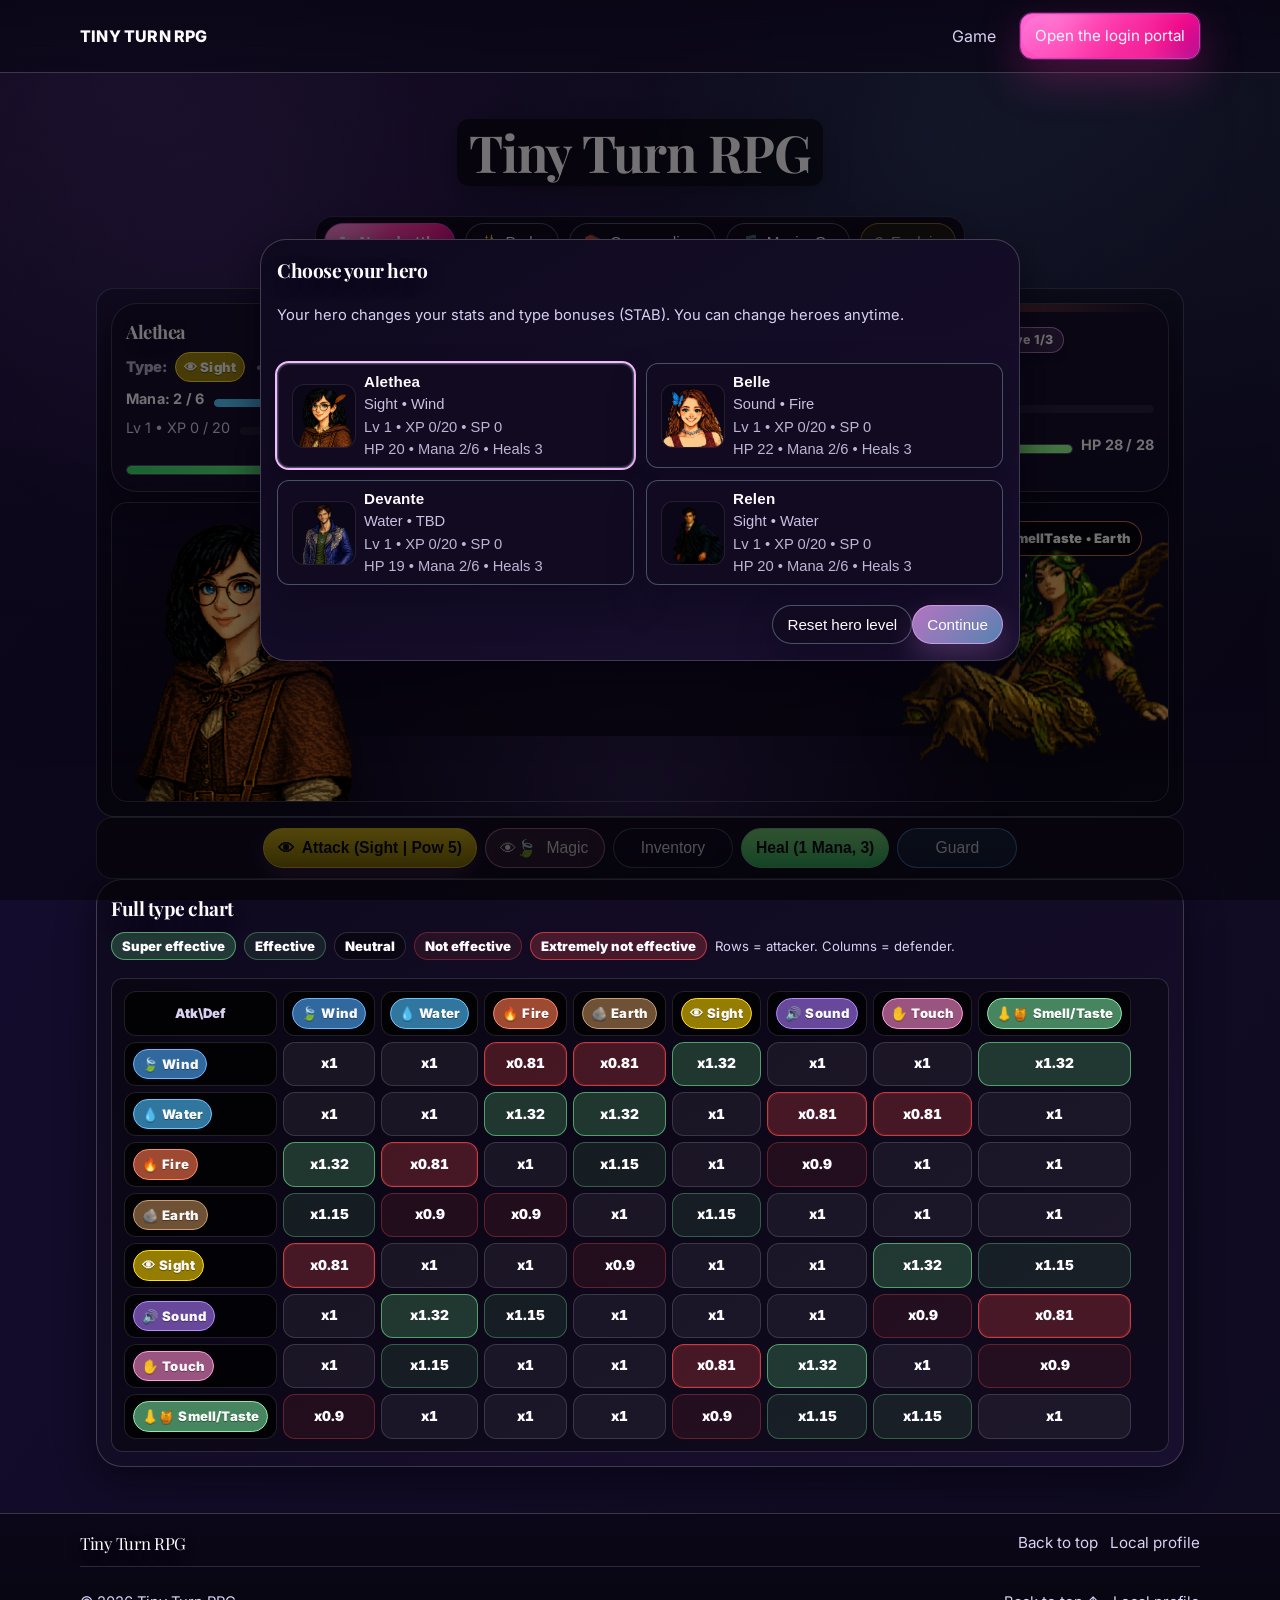
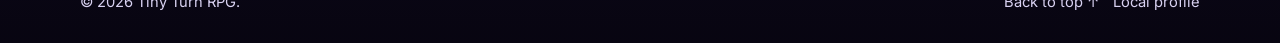
==== index.html @ 5befbfe5 "48f938rhg983rjf" ====
<!DOCTYPE html>

<html data-theme="light" lang="en">
<head>
<meta charset="utf-8"/>
<meta content="width=device-width,initial-scale=1" name="viewport"/>
<meta content="Tiny Turn RPG — a quick turn-based battle against a rival mage." name="description"/>
<title>Tiny Turn RPG</title>
<link href="./favicon.ico" rel="icon" sizes="any"/>
<link href="./favicon.png" rel="icon" type="image/png"/>
<link href="./styles.css?v=2026-02-16p" rel="stylesheet"/>
</head>
<body class="gamePage">
<a class="skip-link" href="#main">Skip to content</a>
<div id="top"></div>
<header class="header" role="banner">
<nav aria-label="Primary" class="nav container">
<a aria-label="Home" class="brand" href="./index.html#top">
<span class="brandText">Tiny Turn RPG</span>
</a>
<button aria-controls="navLinks" aria-expanded="false" class="iconBtn navToggle" id="navToggle">
<span class="srOnly">Open menu</span>
<span aria-hidden="true" class="hamburger"></span>
</button>
<div class="navLinks" id="navLinks">
  <a href="./index.html" aria-current="page">Game</a>
  <div class="profileMenu" data-default-display="inline-flex" id="profileMenu" style="display: none">
    <button aria-controls="profileMenuList" aria-expanded="false" aria-haspopup="menu" aria-label="Open account menu" class="btn ghost profileTrigger" id="profileMenuToggle" type="button">
      <span class="srOnly">Profile</span>
      <span class="profileAvatar profileAvatar--menu" id="profileAvatar">
        <span aria-hidden="true" class="profileAvatarPlaceholder">
          <svg focusable="false" role="presentation" viewBox="0 0 24 24">
            <path d="M12 12c2.76 0 5-2.24 5-5s-2.24-5-5-5-5 2.24-5 5 2.24 5 5 5Zm0 2c-3.33 0-10 1.67-10 5v1h20v-1c0-3.33-6.67-5-10-5Z" fill="currentColor"></path>
          </svg>
        </span>
        <img alt="" loading="lazy"/>
      </span>
      <span aria-hidden="true" class="profileCaret">▾</span>
    </button>
    <div aria-hidden="true" class="profileMenuList" id="profileMenuList" role="menu">
      <a href="./login.html" role="menuitem">Local profile</a>
      <button id="logoutBtn" role="menuitem" type="button">Log out</button>
    </div>
  </div>
  <a class="btn primary magentaGlow" data-auth-target="login-cta" href="./login.html">Open the login portal</a>
</div>
</nav>
</header>
<main id="main">
<section class="section">
<div class="container">
<div class="sectionHead">
<h1 class="rpgTitle">Tiny Turn RPG</h1></div>
<div class="rpgWrap" id="rpgRoot">
    <!-- Utility controls (Restart from hero selection / Explain) -->
  <div aria-label="Game controls" class="rpgTopControls" role="group">
    <button class="btn heroCta rpgTopBtn" id="heroBtn" title="Restart and pick a hero" type="button"><span aria-hidden="true" class="rpgTopBtnIcon">↻</span>New battle</button>
    <button class="btn ghost rpgTopBtn" id="spellPickBtn" type="button" hidden=""><span aria-hidden="true" class="rpgTopBtnIcon">📜</span>Choose spell</button>
    <button class="btn ghost rpgTopBtn" id="perkBtn" type="button" title="Spend skill points to unlock perks"><span aria-hidden="true" class="rpgTopBtnIcon">✨</span>Perks</button>
    <button class="btn ghost rpgTopBtn" id="codexBtn" type="button"><span aria-hidden="true" class="rpgTopBtnIcon">📚</span>Compendium</button>
    <button class="btn ghost rpgTopBtn" id="musicBtn" type="button" title="Toggle background music"><span aria-hidden="true" class="rpgTopBtnIcon">🎵</span><span id="musicBtnLabel">Music</span></button>
    <button class="btn ghost rpgTopBtn" id="explainBtn" type="button"><span aria-hidden="true" class="rpgTopBtnIcon">?</span>Explain</button>
  </div>
	<article aria-label="Battlefield" class="rpgBattlefield">
	<div aria-label="Combatants" class="rpgGrid" role="group">
<article aria-label="Player" class="post rpgCard" id="playerCard">
<div class="rpgCardTop">
<div class="rpgStatStack">
<div class="rpgHeaderRow">
<h2 class="rpgName rpgPlayerName" id="playerName">Player</h2></div>
      <p class="muted small rpgTypeLine" id="playerTypeText">Type: Wind • Sight</p><div aria-label="Mana" class="rpgResourceRow">
<p class="rpgHpText rpgHpText--inline rpgResourceText" id="playerFocusText">Mana: 2 / 6</p>
<div aria-label="Mana meter" class="rpgMiniBar">
<div class="rpgMiniBarFill" id="playerFocusFill"></div>
</div>
</div>
<div aria-label="Level" class="rpgResourceRow">
<p class="muted small rpgResourceText" id="playerLevelText">Lv 1 • XP 0 / 20</p>
<div aria-label="Experience meter" class="rpgMiniBar rpgMiniBar--xp">
<div class="rpgMiniBarFill rpgMiniBarFill--xp" id="playerXpFill"></div>
</div>
</div>
<div class="rpgHpRow">
<div aria-hidden="true" class="rpgHpTrack">
<div class="rpgHpFill" id="playerHpFill" style="width: 100%"></div>
</div>
<p class="rpgHpText rpgHpText--inline" id="playerHpText">HP 20 / 20</p>
</div></div>
</div>

</article>
<article aria-label="Enemy" class="post rpgCard" id="enemyCard">
<div class="rpgCardTop">
<div class="rpgStatStack">
<div class="rpgHeaderRow">
<h2 class="rpgName rpgEnemyName" id="enemyName">Rival Mage</h2></div>
<p class="muted small rpgTypeLine" id="enemyTypeText">Type: Fire • Sight</p>
<div aria-label="Mana" class="rpgResourceRow">
<p class="rpgHpText rpgHpText--inline rpgResourceText" id="enemyFocusText">Mana: 2 / 6</p>
<div aria-label="Mana meter" class="rpgMiniBar">
<div class="rpgMiniBarFill" id="enemyFocusFill"></div>
</div>
</div>
<div class="rpgHpRow">
<div aria-hidden="true" class="rpgHpTrack">
<div class="rpgHpFill" id="enemyHpFill" style="width: 100%"></div>
</div>
<p class="rpgHpText rpgHpText--inline" id="enemyHpText">HP 18 / 18</p>
</div></div>
</div>
	</article></div>

	<div aria-label="Battle scene" class="rpgStage">
	  <div aria-label="A tiny battle scene: the player faces a rival mage." class="rpgStageInner" role="img">
<div aria-hidden="true" class="rpgFxLayer" id="fxLayer"></div>
<div aria-hidden="true" class="rpgMoveBanner" data-type="Sight" id="moveBanner"><span class="rpgMoveBannerText" id="moveBannerText"></span></div>
<div aria-hidden="true" class="rpgBossAppears" id="bossAppears" hidden><span class="rpgBossAppearsText">BOSS APPEARS</span></div>
<div aria-hidden="true" class="rpgFoe rpgFoe--player" id="playerSprite">
<img alt="" class="rpgSpriteImg" id="playerSpriteImg" loading="lazy" src="./assets/images/player-brown.png"/>
<span aria-hidden="true" class="rpgShield" id="playerShield"></span>
</div>
<div aria-hidden="true" class="rpgFoe rpgFoe--enemy" id="enemySprite">
<img alt="" class="rpgSpriteImg" id="enemySpriteImg" loading="lazy" src="./assets/images/enemy-blue.png"/>
<span aria-hidden="true" class="rpgShield" id="enemyShield"></span>
</div>
	</div>
	</div>
	</article>

	</div>
<div aria-label="Actions" class="rpgActions">
<div aria-live="polite" class="rpgEffectPreview isNeutral" id="effectPreview"></div>

<button class="btn primary" id="attackBtn" type="button">Attack</button>

<div class="rpgMagicWrap">
  <button aria-controls="magicMenu" aria-expanded="false" aria-haspopup="true" class="btn ghost rpgMagicToggle" id="magicToggle" type="button">Magic</button>
  <!-- Spell list is generated dynamically so new spells can unlock on level-up. -->
  <div class="rpgMagicMenu" hidden="" id="magicMenu" role="menu"></div>
</div>

	<!-- Inventory: Gear first, with an Items button inside the opened menu -->
	<div class="rpgMagicWrap rpgInventoryWrap">
	  <button aria-controls="inventoryMenu" aria-expanded="false" aria-haspopup="true" class="btn ghost rpgMagicToggle" id="inventoryToggle" type="button">Inventory</button>
	  <div class="rpgMagicMenu rpgInventoryMenu" hidden="" id="inventoryMenu" role="menu" data-inv-tab="gear">
	    <div class="rpgInvTabs" role="tablist" aria-label="Inventory">
	      <button class="btn ghost rpgInvTab isActive" type="button" role="tab" aria-selected="true" data-inv-tab="gear">Gear</button>
	      <button class="btn ghost rpgInvTab" type="button" role="tab" aria-selected="false" data-inv-tab="items">Items</button>
	    </div>
	    <div class="rpgInvPane" id="inventoryGearPane" role="tabpanel" aria-label="Gear"></div>
	    <div class="rpgInvPane" id="inventoryItemsPane" role="tabpanel" aria-label="Items" hidden></div>
	  </div>
	</div>

<button class="btn secondary" id="healBtn" type="button">Heal</button>
<button class="btn ghost" id="guardBtn" type="button">Guard</button>
</div>
<div aria-labelledby="explainTitle" aria-modal="true" class="rpgModal" hidden="" id="explainModal" role="dialog">
<div class="post rpgModalInner" role="document">
<div class="rpgModalHead">
<h2 class="rpgLogTitle" id="explainTitle">How Mana and Types work</h2>
<button aria-label="Close explanation" class="iconBtn" id="explainClose" type="button">✕</button>
</div>
<div class="rpgModalBody">
<h3 class="rpgModalH">Mana</h3>
<ul class="rpgModalList">
<li><strong>Mana</strong> is your resource (0 to 6). You spend it on bigger actions.</li>
<li><strong>Attack</strong> always gives <strong>+1 Mana</strong> and deals damage matching your hero’s <strong>primary type</strong>.</li>
<li><strong>Guard</strong> gives <strong>+1 Mana</strong> and makes the next hit deal <strong>50% less</strong>.</li>
<li><strong>Magic attacks</strong> cost <strong>2 Mana</strong>. <strong>Fire</strong> costs <strong>3 Mana</strong>.</li>
<li><strong>Heal</strong> costs <strong>1 Mana</strong> (or <strong>2</strong> if you are <strong>Bound</strong>). It restores a chunk of HP and grants a small <strong>Barrier</strong> (next hit <strong>−30%</strong>). You have limited charges.</li>
<li>If you are <strong>Bound</strong> (Touch effect), your <strong>magic costs +1 Mana</strong> until it wears off. Guard breaks Bind.</li>
</ul>
<h3 class="rpgModalH">Types</h3>
<p class="muted">Damage is calculated like this:</p>
<p class="rpgFormula"><strong>Damage</strong> = Base × <strong>STAB</strong> × <strong>Effectiveness</strong> (rounded)</p>
<ul class="rpgModalList">
<li><strong>Move type</strong>: each action is a type (Wind / Water / Sound / Smell/Taste / Fire / Sight / Earth / Touch).</li>
<li><strong>Type-locked attacks</strong>: you can only use Attack + spells that match your hero’s types. (Attack always matches your primary type.) <span class="muted">Guard and Heal are universal.</span></li>
<li><strong>STAB</strong> (Same Type Attack Bonus): if the move matches one of your types, it gets <strong>×1.2</strong>.</li>
<li><strong>Effectiveness</strong>: some types hit harder or softer into other types.</li>
<li><strong>Dual types</strong> multiply together (example: Wind vs Fire+Sight uses both matchups).</li>
</ul>
</div>
<div class="rpgModalFoot">
<button class="btn primary" id="explainOk" type="button">Got it</button>
</div>
</div>
</div>

<div aria-labelledby="codexTitle" aria-modal="true" class="rpgModal" hidden="" id="codexModal" role="dialog">
  <div class="post rpgModalInner" role="document">
    <div class="rpgModalHead">
      <h2 class="rpgLogTitle" id="codexTitle">Compendium</h2>
      <button aria-label="Close compendium" class="iconBtn" id="codexClose" type="button">✕</button>
    </div>
    <div class="rpgModalBody">
      <p class="muted small" style="margin-top:0">A quick index of everything you can run into, pick up, or equip.</p>

      <details class="rpgCodexDetails" open>
        <summary><span>Enemies</span><span class="muted tiny" id="codexEnemiesCount"></span></summary>
        <div class="rpgCodexList" id="codexEnemies"></div>
      </details>

      <details class="rpgCodexDetails">
        <summary><span>Items</span><span class="muted tiny" id="codexItemsCount"></span></summary>
        <div class="rpgCodexList" id="codexItems"></div>
      </details>

      <details class="rpgCodexDetails">
        <summary><span>Gear</span><span class="muted tiny" id="codexGearCount"></span></summary>
        <div class="rpgCodexList" id="codexGear"></div>
      </details>
    </div>
    <div class="rpgModalFoot">
      <button class="btn primary" id="codexOk" type="button">Close</button>
    </div>
  </div>
</div>

<!-- Perks / Skill Points -->
<div aria-labelledby="perkTitle" aria-modal="true" class="rpgModal" hidden="" id="perkModal" role="dialog">
  <div class="post rpgModalInner rpgPerkInner" role="document">
    <div class="rpgModalHead">
      <h2 class="rpgLogTitle" id="perkTitle">Perks</h2>
      <button aria-label="Close perks" class="iconBtn" id="perkClose" type="button">✕</button>
    </div>
    <div class="rpgModalBody">
      <div class="rpgPerkMetaRow">
        <div class="rpgPerkPoints" id="perkPoints">Skill Points: 0</div>
        <div class="muted small" id="perkHeroLine">Unlock perks for your <strong>current hero</strong>. They persist between battles.</div>
      </div>
      <div id="perkDetails" class="rpgPerkDetails" hidden></div>
      <div id="perkList"></div>
      <p class="muted tiny" style="margin:0">Tip: you earn <strong>1 skill point</strong> each time this hero levels up.</p>
    </div>
    <div class="rpgModalFoot">
      <button class="btn primary" id="perkOk" type="button">Close</button>
    </div>
  </div>
</div>

<!-- Victory / Loot Screen (player continues manually) -->
<div aria-hidden="false" aria-labelledby="lootTitle" aria-modal="true" class="rpgModal" hidden="" id="lootModal" role="dialog">
  <div class="post rpgModalInner rpgLootInner" role="document" tabindex="-1">
    <div class="rpgModalHead rpgLootHead">
      <h2 class="rpgLogTitle" id="lootTitle">Victory</h2>
    </div>
    <div class="rpgModalBody rpgLootBody">
      <p class="muted small" id="lootSubtitle" style="margin:0"></p>
      <div class="rpgLootSummary" id="lootSummary" aria-label="Rewards summary"></div>
      <div class="rpgLootLine" id="lootLine">No items.</div>
    </div>
    <div class="rpgModalFoot rpgLootFoot">
      <button class="btn ghost" id="lootMapBtn" type="button">Back to map</button>
      <button class="btn primary" id="lootContinueBtn" type="button">Continue</button>
    </div>
  </div>
</div>


<!-- Defeat Screen (shown when your hero falls) -->
<div aria-hidden="false" aria-labelledby="defeatTitle" aria-modal="true" class="rpgModal" hidden="" id="defeatModal" role="dialog">
  <div class="post rpgModalInner rpgDefeatInner" role="document" tabindex="-1">
    <div class="rpgModalHead rpgDefeatHead">
      <h2 class="rpgLogTitle" id="defeatTitle">Defeated</h2>
    </div>
    <div class="rpgModalBody rpgDefeatBody">
      <p class="muted" id="defeatSubtitle" style="margin:0">Your hero falls. The world blurs at the edges.</p>
    </div>
    <div class="rpgModalFoot rpgDefeatFoot">
      <button class="btn primary" id="defeatRestartBtn" type="button">Back to hero select</button>
    </div>
  </div>
</div>

<div class="rpgBottom">
<article aria-label="Type chart" class="post rpgTypeCard">
<div class="rpgTypeHead">
<h2 class="rpgLogTitle">Full type chart</h2>
</div>
<div class="rpgTypeMatrixLegend">
<span class="rpgTypeKey rpgTypeKey--super">Super effective</span>
<span class="rpgTypeKey rpgTypeKey--effective">Effective</span>
<span class="rpgTypeKey rpgTypeKey--neutral">Neutral</span>
<span class="rpgTypeKey rpgTypeKey--not">Not effective</span>
<span class="rpgTypeKey rpgTypeKey--extremeNot">Extremely not effective</span>
<span class="muted tiny">Rows = attacker. Columns = defender.</span>
</div>
<div aria-label="Type chart scroll area" class="rpgTypeMatrixScroll" role="region">
<table aria-label="Type effectiveness chart" class="rpgTypeMatrix" id="typeMatrix"></table>
</div>
</article>
<!-- Character Picker Modal (pre-combat) -->
<div aria-hidden="false" aria-labelledby="characterTitle" aria-modal="true" class="rpgModal" hidden="" id="characterModal" role="dialog">
  <div class="post rpgModalInner" role="document">
    <div class="rpgModalHead">
      <h2 class="rpgLogTitle" id="characterTitle">Choose your hero</h2>
      <button aria-label="Close hero picker" class="iconBtn" id="characterClose" type="button">✕</button>
    </div>
    <div class="rpgModalBody">
      <p class="muted small" style="margin-top:0">Your hero changes your stats and type bonuses (STAB). You can change heroes anytime.</p>
      <div aria-label="Character choices" class="rpgCharGrid" id="characterChoices"></div>
    </div>
    <div class="rpgModalFoot">
      <button class="btn ghost" id="resetProgressBtn" type="button">Reset hero level</button>
      <button class="btn primary" id="characterOk" type="button">Continue</button>
    </div>
  </div>
</div>

<!-- Spell Picker Modal (on level-up) -->
<div aria-hidden="false" aria-labelledby="spellPickTitle" aria-modal="true" class="rpgModal" hidden="" id="spellPickModal" role="dialog">
  <div class="post rpgModalInner" role="document">
    <div class="rpgModalHead">
      <h2 class="rpgLogTitle" id="spellPickTitle">Choose a spell to learn</h2>
      <button aria-label="Close spell picker" class="iconBtn" id="spellPickClose" type="button">✕</button>
    </div>
    <div class="rpgModalBody">
      <p class="muted small" style="margin-top:0">When you level up, you can bind one new spell. Your choice shapes your build.</p>
      <div aria-label="Spell choices" class="rpgSpellGrid" id="spellPickChoices"></div>
      <p class="muted tiny" id="spellPickHint" style="margin:0">Tip: You can always open this later via <strong>Choose spell</strong> at the top.</p>
    </div>
    <div class="rpgModalFoot">
      <button class="btn ghost" id="spellPickLater" type="button">Not now</button>
    </div>
  </div>
</div>

<div aria-hidden="false" aria-labelledby="locationTitle" aria-modal="true" class="rpgModal" hidden="" id="locationModal" role="dialog">
<div class="post rpgModalInner" role="document">
<div class="rpgModalHead">
<h2 class="rpgLogTitle srOnly" id="locationTitle">Overworld</h2>
</div>
<div class="rpgModalBody">
<div class="rpgOverworldMapStage" id="locationChoices" role="group" aria-label="Overworld map"></div>

<div class="rpgOverworldActionRow" aria-label="Overworld actions">
  <button class="btn primary" id="overworldBattleBtn" type="button" disabled>Battle here</button>
  <button class="btn" id="overworldShopBtn" type="button" hidden>Open shop</button>
</div>


</div>
</div>
</div>
</div>
</div>

</section>
</main>
<footer class="footer" role="contentinfo">
<div class="container footerInner">
<a aria-label="Tiny Turn RPG home" class="footerMark" href="./index.html#top">
<span class="footerMarkText">Tiny Turn RPG</span>
</a>
<nav aria-label="Footer" class="footerNav">
<a href="#top">Back to top</a>
<a href="./login.html">Local profile</a>
</nav>
</div>
<div class="container footerBottom">
<p class="muted small">© <span id="year"></span> Tiny Turn RPG.</p>
<div class="footerBottomLinks">
<a class="muted small" href="#top">Back to top ↑</a>
<a class="muted small" href="./login.html">Local profile</a>
</div>
</div>
</footer>

<div aria-labelledby="shopTitle" aria-modal="true" class="rpgModal" hidden="" id="shopModal" role="dialog">
  <div class="post rpgModalInner rpgShopInner" role="document" tabindex="-1">
    <div class="rpgModalHead rpgShopHead">
      <h2 class="rpgLogTitle" id="shopTitle">Shop</h2>
      <button aria-label="Close shop" class="iconBtn" id="shopXBtn" type="button">✕</button>
    </div>

    <div class="rpgModalBody rpgShopBody">
      <div class="rpgShopHeader">
        <p class="muted small rpgShopNote" style="margin:0">Spend your Coins on supplies. Inventory updates instantly.</p>
        <div class="rpgShopBalance" aria-label="Coin balance">
          <span class="muted tiny rpgShopBalanceLabel">Balance</span>
          <span class="rpgLootChip rpgLootChip--coin" id="shopCoins">🪙 0 Coins</span>
        </div>
      </div>

      <div class="rpgShopList" id="shopList" role="list"></div>
    </div>

    <div class="rpgModalFoot rpgShopFoot">
      <button class="btn primary" id="shopCloseBtn" type="button">Back to map</button>
    </div>
  </div>
</div>


<script defer="" src="./script.js"></script>
<script defer="" src="./js/localAuth.js"></script><script src="./data/characters-data.js?v=2026-02-16"></script>
<script src="./data/map-locations.js?v=2026-02-16"></script>
<script defer="" src="./js/game.js?v=2026-02-16n"></script>
</body>
</html>
---- styles.css ----
@import url("https://fonts.googleapis.com/css2?family=Inter:wght@400;500;600;700&family=Playfair+Display:wght@600;700;800&family=Cinzel:wght@500;700&family=Crimson+Pro:ital,wght@0,400;0,600;1,400;1,600&display=swap");

:root {
  --bg: #0a0616;
  --panel: #100a20;
  --panel2: #1a1030;
  --text: #f8f5ff;
  --muted: #cbbfe6;
  --border: rgba(255, 255, 255, 0.14);
  --shadow: 0 16px 44px rgba(6, 3, 18, 0.38);

  --accent: #d58cff;
  --accent2: #7cd1ff;
  --accent3: #b66cf2;

  --radius: 18px;
  --radius2: 26px;

  --container: 1120px;
  --pad: 20px;

  --font: "Inter", ui-sans-serif, system-ui, -apple-system, Segoe UI, Roboto, Helvetica, Arial;
  --display: "Playfair Display", Georgia, serif;
}

/* =========================================================
   v26: Make the Rumor ticker lane only as wide as the masthead title
   (prevents the marquee's huge scrollWidth from forcing the masthead card wider).
   ========================================================= */
.crownQuillPage .cqMastheadTitleRow .crownTitle{
  width: auto !important;
  display: inline-block !important;
}


/*
  v24 Masthead title placement (per request):
  Ensure the "Crown & Quill Chronicle" title is ALWAYS above the other masthead widgets
  (crest/logo, Today's Snapshot, timestamp).
*/
.crownQuillPage .cqMastheadTitleRow{
  display: flex;
  justify-content: center;
  text-align: center;
  margin-bottom: 10px;
}
.crownQuillPage .cqMastheadTitleRow .crownTitle{
  /* Let the title define its own visual width (so other elements can match it). */
  width: auto;
  display: inline-block;
  max-width: min(92vw, 860px);
}

/* Remove the now-empty second row that previously held the title INSIDE the grid on wide desktop */
@media (min-width: 1180px){
  .crownQuillPage .cqMastheadGrid{
    grid-template-areas: "aux mark right";
  }
}

/* =========================================================
   v23 Masthead: Title ABOVE the other masthead elements
   Request: "Crown & Quill Chronicle" should sit on top of its section.
   ========================================================= */
@media (min-width: 821px){
  .crownQuillPage .cqMastheadGrid{
    grid-template-columns: minmax(0, 1fr) auto minmax(0, 1fr);
    grid-template-areas:
      "titles titles titles"
      "aux    mark   right";
    row-gap: 10px;
    column-gap: clamp(14px, 2.6vw, 36px);
    align-items: center;
  }

  /* Ensure the title can be placed independently from the crest */
  .crownQuillPage .cqMastheadLeft{ display: contents; }

  .crownQuillPage .cqMastheadTitles{
    grid-area: titles;
    justify-self: center;
    text-align: center;
    margin: 0 0 4px;
    max-width: min(760px, 78vw);
  }

  .crownQuillPage .cqMastheadAux{
    grid-area: aux;
    justify-self: end;
    align-items: flex-end;
  }

  .crownQuillPage .cqMastheadMark{
    grid-area: mark;
    justify-self: center;
    align-self: center;
  }

  .crownQuillPage .cqMastheadRight{
    grid-area: right;
    justify-self: start;
    justify-items: start;
    align-content: start;
  }
}

/* =========================================================
   v21 Snapshot: show full moon phase (no ellipsis)
   ========================================================= */
.crownQuillPage .cqSnapshotValue,
.crownQuillPage #cqMoonPhase{
  max-width: none !important;
  overflow: visible !important;
  text-overflow: unset !important;
  white-space: nowrap !important;
}

/* Let the Snapshot pill expand to fit its content (so the value can display fully) */
.crownQuillPage .cqSnapshot{
  width: max-content !important;
  max-width: none !important;
}

/* On very small screens, allow wrapping to avoid horizontal overflow */
@media (max-width: 420px){
  .crownQuillPage .cqSnapshotValue,
  .crownQuillPage #cqMoonPhase{
    white-space: normal !important;
  }
}

[data-theme="light"] {
  --bg: #0b0718;
  --panel: rgba(255, 255, 255, 0.06);
  --panel2: rgba(255, 255, 255, 0.08);
  --text: #fefbff;
  --muted: #d8d1f1;
  --border: rgba(255, 255, 255, 0.18);
  --shadow: 0 18px 38px rgba(7, 3, 20, 0.32);
  --accent: #f19bff;
  --accent2: #71c8ff;
  --accent3: #8f5fe8;
}

* { box-sizing: border-box; }
html { scroll-behavior: smooth; }
body {
  margin: 0;
  font-family: var(--font);
  background-color: var(--bg);
  background-image:
    linear-gradient(125deg, rgba(17, 8, 38, 0.72), rgba(6, 6, 14, 0.64)),
    url("./assets/images/hero-approach.png");
  background-repeat: no-repeat;
  background-size: cover, cover;
  background-position: center top, 50% 8%;
  background-blend-mode: screen, normal;
  background-attachment: scroll, scroll;
  color: var(--text);
  line-height: 1.55;
  position: relative;
  min-height: 100vh;
  overflow-x: hidden;
}

body::before {
  content: "";
  position: fixed;
  inset: -40px;
  pointer-events: none;
  background-image:
    radial-gradient(circle at 18% 26%, color-mix(in srgb, var(--accent3) 20%, transparent) 0, transparent 26%),
    radial-gradient(circle at 72% 18%, color-mix(in srgb, var(--accent2) 20%, transparent) 0, transparent 24%),
    radial-gradient(circle at 50% 82%, color-mix(in srgb, var(--accent) 18%, transparent) 0, transparent 24%),
    radial-gradient(2px 2px at 30% 40%, color-mix(in srgb, var(--text) 65%, transparent), transparent),
    radial-gradient(2px 2px at 80% 60%, color-mix(in srgb, var(--accent3) 70%, transparent), transparent),
    radial-gradient(3px 3px at 60% 20%, color-mix(in srgb, var(--accent2) 75%, transparent), transparent);
  opacity: 0.5;
  z-index: 0;
  filter: saturate(1.1) blur(0.5px);
}

body::after {
  content: "";
  position: fixed;
  inset: 0;
  pointer-events: none;
  background: radial-gradient(1200px 900px at 10% 8%, rgba(181, 108, 242, 0.18), transparent 60%),
              radial-gradient(1200px 800px at 90% 12%, rgba(122, 206, 255, 0.14), transparent 62%),
              linear-gradient(180deg, rgba(6, 3, 18, 0.45), rgba(6, 3, 18, 0.85));
  mix-blend-mode: screen;
  z-index: 1;
}

/* Lore archive page should be opaque for readability */
body.lorePage {
  --bg: #0c0820;
  --panel: #140d29;
  --panel2: #1b1236;
  --border: #2f2450;
  --shadow: 0 18px 42px rgba(0, 0, 0, 0.38);
  background-color: var(--bg);
  background-image:
    linear-gradient(180deg, rgba(12, 8, 32, 0.82), rgba(12, 8, 32, 0.92)),
    url("./assets/images/These_are_the_202512031938.jpeg");
  background-size: cover;
  background-position: center;
  background-repeat: no-repeat;
  background-attachment: fixed;
}
body.lorePage::before,
body.lorePage::after { display: none; }
.lorePage .section { background: var(--bg); }
.lorePage .section.alt {
  background: #160e2e;
  border-top-color: var(--border);
  border-bottom-color: var(--border);
}
.lorePage .section.alt::before { content: none; }
.lorePage .sectionHead h2,
.lorePage .loreHeroNote,
.lorePage .composerCard,
.lorePage .post {
  background: var(--panel);
  border-color: var(--border);
  box-shadow: var(--shadow);
}
.lorePage .composerCard select,
.lorePage .composerCard input,
.lorePage .composerCard textarea {
  background: var(--panel2);
  border-color: var(--border);
}
.lorePage .btn {
  background: linear-gradient(
    135deg,
    color-mix(in srgb, var(--panel2) 86%, var(--panel) 14%),
    color-mix(in srgb, var(--panel) 86%, var(--panel2) 14%)
  );
  border-color: var(--border);
  box-shadow: var(--shadow);
}
.lorePage .btn.primary {
  background: linear-gradient(
    135deg,
    color-mix(in srgb, var(--accent) 52%, var(--panel) 48%),
    color-mix(in srgb, var(--accent2) 52%, var(--panel2) 48%)
  );
  border-color: color-mix(in srgb, var(--accent) 44%, var(--border));
}
.lorePage .post::after { opacity: 0.1; }

a { color: inherit; text-decoration: none; }
code { font-family: ui-monospace, SFMono-Regular, Menlo, Monaco, Consolas, "Liberation Mono", monospace; }
img {
  display: block;
  max-width: 100%;
  height: auto;
  border-radius: inherit;
}

h1, h2, h3 {
  font-family: var(--display);
  letter-spacing: -0.5px;
  text-shadow: 0 6px 22px rgba(0, 0, 0, 0.32);
}

.container {
  width: min(var(--container), calc(100% - (var(--pad) * 2)));
  margin: 0 auto;
}

header, main, footer {
  position: relative;
  z-index: 2;
}

/* Accessibility */
.skip-link {
  position: absolute;
  left: -999px;
  top: 10px;
  background: var(--panel);
  border: 1px solid var(--border);
  padding: 10px 12px;
  border-radius: 10px;
  z-index: 9999;
}
.skip-link:focus { left: 12px; }

/* Header / Nav */
.header {
  position: sticky;
  top: 0;
  z-index: 50;
  backdrop-filter: blur(16px) saturate(1.05);
  background: linear-gradient(180deg, rgba(10, 6, 22, 0.9), rgba(10, 6, 22, 0.7));
  border-bottom: 1px solid var(--border);
  transition: transform 200ms ease, opacity 200ms ease;
}

.header.header--hidden {
  transform: translateY(-110%);
  opacity: 0;
}

.nav {
  display: flex;
  align-items: center;
  justify-content: space-between;
  min-height: 72px;
  gap: 16px;
}

.brand {
  display: inline-flex;
  align-items: center;
  gap: 10px;
  font-weight: 800;
  letter-spacing: 0.2px;
  text-transform: uppercase;
}
.brandMark {
  width: 34px;
  height: 34px;
  border-radius: 12px;
  display: grid;
  place-items: center;
  background: radial-gradient(circle at 30% 20%, color-mix(in srgb, var(--accent3) 70%, transparent), transparent 60%),
              linear-gradient(135deg, color-mix(in srgb, var(--accent) 75%, transparent), color-mix(in srgb, var(--accent2) 60%, transparent));
  border: 1px solid var(--border);
  box-shadow: var(--shadow);
  color: var(--text);
  font-family: var(--display);
  font-weight: 800;
}

.navLinks {
  display: flex;
  align-items: center;
  gap: 14px;
}
.navLinks a {
  padding: 10px 10px;
  border-radius: 12px;
  color: var(--muted);
}
.navLinks a:hover { background: color-mix(in srgb, var(--panel) 70%, transparent); color: var(--text); }
.profileMenu {
  position: relative;
  display: inline-flex;
  align-items: center;
}
.profileAvatar {
  width: 36px;
  height: 36px;
  border-radius: 50%;
  border: 1px solid color-mix(in srgb, var(--border) 85%, transparent);
  background: color-mix(in srgb, var(--panel2) 80%, transparent);
  display: inline-flex;
  align-items: center;
  justify-content: center;
  overflow: hidden;
  position: relative;
  color: var(--muted);
  box-shadow: inset 0 0 0 1px color-mix(in srgb, var(--border) 60%, transparent);
}
.profileAvatar--menu {
  width: 34px;
  height: 34px;
  margin-inline-end: 4px;
  border: none;
  box-shadow: none;
  background: transparent;
}
.profileAvatar img {
  width: 100%;
  height: 100%;
  object-fit: cover;
  display: none;
}
.profileAvatarPlaceholder svg {
  width: 20px;
  height: 20px;
}
.profileAvatar.hasImage img {
  display: block;
}
.profileAvatar.hasImage .profileAvatarPlaceholder {
  display: none;
}
.profileTrigger {
  padding-inline: 14px;
  gap: 8px;
  background: transparent;
  border: none;
  box-shadow: none;
  padding-top: 8px;
  padding-bottom: 8px;
}
.profileTrigger:focus-visible {
  outline: 2px solid color-mix(in srgb, var(--accent2) 50%, transparent);
  outline-offset: 3px;
}
.profileCaret { opacity: 0.75; font-size: 0.92em; }
.profileMenuList {
  position: absolute;
  right: 0;
  top: calc(100% + 10px);
  min-width: 220px;
  display: none;
  grid-template-columns: 1fr;
  gap: 8px;
  padding: 10px;
  border-radius: 16px;
  border: 1px solid var(--border);
  background: color-mix(in srgb, var(--panel) 92%, transparent);
  box-shadow: var(--shadow);
  opacity: 0;
  visibility: hidden;
  transform: translateY(-4px);
  transition: opacity 140ms ease, visibility 140ms ease, transform 140ms ease;
  z-index: 40;
}
.profileMenu.open .profileMenuList {
  display: grid;
  opacity: 1;
  visibility: visible;
  transform: translateY(0);
}
.profileMenuList a,
.profileMenuList button {
  display: inline-flex;
  align-items: center;
  justify-content: flex-start;
  gap: 8px;
  padding: 10px 12px;
  border-radius: 12px;
  border: 1px solid color-mix(in srgb, var(--border) 80%, transparent);
  background: color-mix(in srgb, var(--panel2) 86%, transparent);
  color: var(--text);
  cursor: pointer;
  font: inherit;
}
.profileMenuList a:hover,
.profileMenuList button:hover {
  background: color-mix(in srgb, var(--panel) 84%, transparent);
  border-color: color-mix(in srgb, var(--accent2) 40%, var(--border));
}
.profileMenuList button {
  width: 100%;
  text-align: left;
}

.iconBtn {
  display: none;
  background: var(--panel);
  border: 1px solid var(--border);
  border-radius: 12px;
  padding: 10px 12px;
  box-shadow: var(--shadow);
  cursor: pointer;
}
.hamburger {
  display: block;
  width: 18px;
  height: 2px;
  background: var(--text);
  position: relative;
}
.hamburger::before,
.hamburger::after {
  content: "";
  position: absolute;
  left: 0;
  width: 18px;
  height: 2px;
  background: var(--text);
}
.hamburger::before { top: -6px; }
.hamburger::after { top: 6px; }

.srOnly {
  position: absolute;
  width: 1px; height: 1px;
  padding: 0; margin: -1px;
  overflow: hidden; clip: rect(0,0,0,0);
  border: 0;
}

/* Buttons */
.btn {
  display: inline-flex;
  align-items: center;
  justify-content: center;
  gap: 10px;
  padding: 12px 18px;
  border-radius: 999px;
  border: 1px solid color-mix(in srgb, var(--accent) 40%, var(--border));
  background: linear-gradient(135deg, color-mix(in srgb, var(--panel2) 86%, var(--panel) 14%), color-mix(in srgb, var(--panel) 86%, var(--panel2) 14%));
  color: var(--text);
  cursor: pointer;
  box-shadow: var(--shadow);
  transition: transform 120ms ease, box-shadow 200ms ease;
}
.btn:hover { transform: translateY(-1px); box-shadow: 0 12px 28px rgba(0,0,0,0.24); }
.btn:active { transform: translateY(0px); }

/* Small inline icon used inside action buttons (Attack type icon). */
.btnTypeIcon { line-height: 1; font-size: 1.05em; flex: 0 0 auto; }
.btnTypeText { flex: 1 1 auto; }

.btn.primary {
  border-color: color-mix(in srgb, var(--accent) 50%, var(--border));
  background: linear-gradient(135deg, color-mix(in srgb, var(--accent) 72%, var(--panel) 28%), color-mix(in srgb, var(--accent2) 62%, var(--panel2) 38%));
  box-shadow: 0 12px 28px color-mix(in srgb, var(--accent) 20%, transparent);
}
.btn.magentaGlow {
  position: relative;
  border-color: color-mix(in srgb, #ff4fd8 70%, #5a1a78 30%);
  background:
    radial-gradient(circle at 20% 20%, rgba(255, 255, 255, 0.14), transparent 45%),
    radial-gradient(circle at 72% 80%, rgba(255, 255, 255, 0.12), transparent 46%),
    linear-gradient(135deg, #ff5ad1, #ff2aa8 40%, #f00086 76%, #b3008d);
  box-shadow:
    0 18px 46px rgba(255, 42, 168, 0.28),
    0 0 0 1px color-mix(in srgb, #ff5ad1 24%, transparent),
    inset 0 0 18px rgba(255, 255, 255, 0.08);
  overflow: hidden;
  color: #fff5ff;
}
.btn.magentaGlow::after {
  content: "";
  position: absolute;
  inset: 1px;
  border-radius: 999px;
  background: radial-gradient(180px 120px at 18% 20%, rgba(255, 255, 255, 0.14), transparent 60%);
  mix-blend-mode: screen;
  opacity: 0.8;
  transition: transform 200ms ease, opacity 200ms ease;
}
.btn.magentaGlow:hover::after { transform: translateX(6px); opacity: 1; }
.btn.magentaGlow:focus-visible { outline: 3px solid color-mix(in srgb, #ff5ad1 60%, transparent); outline-offset: 4px; }
.btn.heroCta {
  border-color: color-mix(in srgb, #ff5ad1 70%, #5a1a78 30%);
  background:
    radial-gradient(circle at 18% 24%, rgba(255, 255, 255, 0.15), transparent 42%),
    radial-gradient(circle at 82% 72%, rgba(255, 255, 255, 0.12), transparent 44%),
    linear-gradient(135deg, #ff5ad1, #ff2aa8 38%, #f00086 72%, #b3008d);
  color: #fff5ff;
  font-weight: 800;
  letter-spacing: 0.4px;
  box-shadow: 0 18px 44px rgba(255, 42, 168, 0.3), 0 0 0 1px color-mix(in srgb, #ff5ad1 28%, transparent);
  position: relative;
  overflow: hidden;
}
.btn.heroCta::after {
  content: "";
  position: absolute;
  inset: 0;
  background: linear-gradient(120deg, rgba(255, 255, 255, 0.25), rgba(255, 255, 255, 0));
  mix-blend-mode: screen;
  opacity: 0.9;
  transition: transform 160ms ease, opacity 160ms ease;
}
.btn.heroCta:hover::after { transform: translateX(8px); opacity: 1; }
.btn.heroCta:focus-visible { outline: 3px solid color-mix(in srgb, #ff5ad1 55%, transparent); outline-offset: 4px; }
.btn.ghost {
  background: color-mix(in srgb, var(--panel) 92%, var(--panel2) 8%);
  border-color: color-mix(in srgb, var(--border) 85%, var(--accent2) 15%);
  color: var(--text);
}

.textLink {
  display: inline-flex;
  align-items: center;
  gap: 8px;
  padding: 8px 0;
  color: var(--accent2);
  font-weight: 600;
}
.textLink::after {
  content: "→";
  font-size: 0.92em;
  transition: transform 120ms ease;
}
.textLink:hover::after { transform: translateX(3px); }

/* Hero */
.landing {
  padding: 140px 0 90px;
  min-height: 78vh;
}
.landingGrid {
  display: grid;
  grid-template-columns: 1fr;
  gap: 32px;
  align-items: center;
  justify-items: center;
}
.landingCopy {
  display: grid;
  gap: 10px;
  align-self: center;
  text-align: center;
  justify-items: center;
  max-width: 560px;
  margin: 0 auto;

  position: relative;
  isolation: isolate;

  padding: 18px 18px;
  border-radius: 28px 44px 30px 48px / 34px 26px 44px 30px;
  border: 1px solid color-mix(in srgb, var(--border) 80%, var(--accent3) 12%);
  background: color-mix(in srgb, var(--panel) 92%, rgba(0, 0, 0, 0.20));
  box-shadow: var(--shadow);
  backdrop-filter: blur(10px);
  -webkit-backdrop-filter: blur(10px);

  /* Slightly irregular silhouette (non-perfect rectangle). */
  clip-path: polygon(1% 6%, 5% 1%, 96% 0%, 99% 6%, 100% 93%, 95% 100%, 4% 100%, 0% 92%);
}
.landingCopy::before {
  content: "";
  position: absolute;
  inset: -18px;
  border-radius: 999px;
  background:
    radial-gradient(80px 80px at 12% 18%, color-mix(in srgb, var(--accent) 34%, transparent), transparent 70%),
    radial-gradient(110px 110px at 88% 18%, color-mix(in srgb, var(--accent2) 26%, transparent), transparent 72%),
    radial-gradient(130px 130px at 84% 88%, color-mix(in srgb, var(--accent3) 22%, transparent), transparent 74%),
    radial-gradient(120px 120px at 16% 86%, color-mix(in srgb, var(--accent2) 18%, transparent), transparent 74%);
  filter: blur(16px);
  opacity: 0.65;
  z-index: -1;
  pointer-events: none;
}

.kicker {
  display: inline-block;
  padding: 8px 12px;
  border: 1px solid color-mix(in srgb, var(--accent) 45%, var(--border));
  border-radius: 999px;
  background: linear-gradient(90deg, color-mix(in srgb, var(--panel2) 60%, transparent), color-mix(in srgb, var(--panel) 75%, transparent));
  color: var(--text);
  margin: 0 0 10px;
  text-transform: uppercase;
  letter-spacing: 1px;
  font-size: 0.8rem;
}
h1 {
  font-size: clamp(36px, 4vw, 60px);
  line-height: 1.08;
  margin: 0 0 14px;
  letter-spacing: -0.8px;
}
.lead {
  font-size: 1.02rem;
  margin: 0 0 18px;
}
.whisper {
  margin: 0;
  font-size: 1.2rem;
  letter-spacing: 3px;
  text-transform: uppercase;
}
.landing .whisper,
.landing .lead {
  color: color-mix(in srgb, var(--text) 75%, var(--muted) 25%);
}
.landing .lead {
  font-size: 1.08rem;
}
.actionRow {
  display: flex;
  flex-wrap: wrap;
  gap: 12px;
  align-items: center;
  justify-content: center;
}
.accent {
  background: linear-gradient(90deg, var(--accent), var(--accent2));
  -webkit-background-clip: text;
  background-clip: text;
  color: transparent;
  text-shadow: 0 6px 22px color-mix(in srgb, var(--accent) 50%, transparent);
}
.landingFrame {
  position: relative;
  min-height: 420px;
  border-radius: var(--radius2);
  border: 1px solid var(--border);
  background: radial-gradient(380px 280px at 25% 24%, color-mix(in srgb, var(--accent) 18%, transparent), transparent 55%),
              radial-gradient(380px 280px at 70% 70%, color-mix(in srgb, var(--accent2) 12%, transparent), transparent 55%),
              linear-gradient(180deg, color-mix(in srgb, var(--panel) 60%, transparent), color-mix(in srgb, var(--panel2) 75%, transparent));
  box-shadow: var(--shadow);
  overflow: hidden;
  isolation: isolate;
  padding: 10px;
  display: grid;
  backdrop-filter: blur(6px);
}
.landingFrame::before {
  content: "";
  position: absolute;
  inset: 0;
  background: radial-gradient(620px 320px at 14% 14%, color-mix(in srgb, var(--accent3) 18%, transparent), transparent 60%),
              radial-gradient(520px 280px at 86% 82%, color-mix(in srgb, var(--accent2) 16%, transparent), transparent 60%);
  opacity: 0.55;
  pointer-events: none;
}
.landingFrame img {
  width: 100%;
  height: 100%;
  display: block;
  object-fit: cover;
  min-height: 380px;
  filter: saturate(1.02) contrast(1.02);
  border-radius: calc(var(--radius2) - 6px);
  border: 1px solid color-mix(in srgb, var(--border) 80%, var(--accent) 10%);
}
.landingFrame .heroBadge {
  position: absolute;
  top: 12px;
  right: 12px;
  padding: 10px 14px;
  border-radius: 12px;
  background: color-mix(in srgb, var(--panel) 80%, transparent);
  border: 1px solid var(--border);
  box-shadow: var(--shadow);
  font-weight: 700;
  letter-spacing: 0.5px;
}
.landingFrame .frameCaption {
  position: absolute;
  left: 12px;
  bottom: 12px;
  margin: 0;
  padding: 10px 12px;
  border-radius: 12px;
  border: 1px solid var(--border);
  background: color-mix(in srgb, var(--panel) 80%, transparent);
  box-shadow: var(--shadow);
  color: var(--muted);
  backdrop-filter: blur(6px);
}

.lead { color: var(--muted); font-size: 1.08rem; margin: 0 0 18px; }
.heroCtas { display: flex; gap: 14px; flex-wrap: wrap; margin-bottom: 18px; }

.heroMeta {
  display: grid;
  grid-template-columns: repeat(2, minmax(0, 1fr));
  gap: 12px;
}
.metaCard {
  margin: 0;
  border: 1px solid var(--border);
  background: color-mix(in srgb, var(--panel) 82%, transparent);
  border-radius: var(--radius);
  padding: 14px 14px;
  position: relative;
  overflow: hidden;
}

/* Sections */
.section { padding: 58px 0; }
.section.alt {
  background: linear-gradient(180deg, transparent, color-mix(in srgb, var(--panel2) 36%, transparent), transparent);
  border-top: 1px solid var(--border);
  border-bottom: 1px solid var(--border);
  position: relative;
  overflow: hidden;
}
.section.alt::before {
  content: "";
  position: absolute;
  inset: 0;
  background: radial-gradient(1200px 500px at 12% 20%, color-mix(in srgb, var(--accent3) 14%, transparent), transparent 60%),
              radial-gradient(800px 400px at 85% 35%, color-mix(in srgb, var(--accent2) 12%, transparent), transparent 60%);
  opacity: 0.5;
  pointer-events: none;
}
.sectionHead {
  text-align: center;
  max-width: 720px;
  margin: 0 auto 22px;
}
.sectionHead h2 {
  margin: 0 0 8px;
  font-size: clamp(24px, 2.2vw, 34px);
  letter-spacing: -0.3px;
  display: inline-block;
  padding: 8px 14px;
  border-radius: 12px;
  background: linear-gradient(120deg, color-mix(in srgb, var(--panel2) 70%, transparent), color-mix(in srgb, var(--panel) 60%, transparent));
  border: 1px solid color-mix(in srgb, var(--border) 80%, var(--accent) 10%);
  box-shadow: 0 12px 32px rgba(0, 0, 0, 0.24);
  text-shadow: 0 8px 28px rgba(0, 0, 0, 0.4);
}

.sectionHead p{
  margin: 0;
  display: inline-block;
  padding: 6px 12px;
  border-radius: 999px;
  background: color-mix(in srgb, var(--panel) 92%, transparent);
  border: 1px solid var(--border);
  box-shadow: 0 10px 24px rgba(0,0,0,0.18);
  text-shadow: 0 6px 18px rgba(0,0,0,0.28);
}

.loreHero {
  padding-top: 92px;
  padding-bottom: 32px;
}
.loreHeroContent {
  display: grid;
  grid-template-columns: minmax(0, 2fr) minmax(240px, 1fr);
  gap: 22px;
  align-items: center;
}
.loreHero .actionRow { justify-content: flex-start; }
.loreHeroNote {
  border: 1px solid color-mix(in srgb, var(--border) 80%, var(--accent) 10%);
  border-radius: var(--radius2);
  background: linear-gradient(140deg, color-mix(in srgb, var(--panel) 90%, #0d0820 10%), color-mix(in srgb, var(--panel2) 94%, #08061a 6%));
  box-shadow: var(--shadow);
  padding: 16px 18px;
}
.loreArchive .sectionHead {
  margin-bottom: 28px;
}
.muted { color: var(--muted); }
.quizPage .muted { color: color-mix(in srgb, var(--text) 70%, var(--muted) 30%); }
.small { font-size: 0.92rem; }
.tiny { font-size: 0.82rem; }

/* Quiz layout */
.quizPage {
  --text: #e2dcf3;
  --muted: #b9adc9;
  --panel: #170f2d;
  --panel2: #20173b;
  --border: #3a2b5d;
  background-image:
    linear-gradient(125deg, rgba(17, 8, 38, 0.72), rgba(6, 6, 14, 0.64)),
    url("./assets/images/hero-approach.png");
  background-repeat: no-repeat;
  background-size: cover, cover;
  background-position: center top, 50% 8%;
  background-blend-mode: screen, normal;
  background-attachment: scroll, scroll;
}
.quizHeroGrid {
  display: grid;
  grid-template-columns: 1fr;
  gap: 18px;
  align-items: start;
}
.quizPage .quizHeroGrid { justify-items: center; }

.quizPage .quizHeroCopy {
  text-align: center;
  max-width: 820px;
  margin-inline: auto;
}
.senseTagline {
  font-family: var(--display);
  font-size: clamp(1.6rem, 1.4rem + 2vw, 2.7rem);
  color: #c9a4ff;
  letter-spacing: 1.4px;
  text-shadow:
    0 12px 32px rgba(0, 0, 0, 0.4),
    0 0 22px rgba(120, 76, 179, 0.55),
    0 0 6px rgba(71, 41, 118, 0.6);
  margin: 6px 0 0;
}
.quizPage .lead {
  color: color-mix(in srgb, var(--text) 88%, var(--muted) 12%);
}
.quizHeroCard {
  border: 1px solid color-mix(in srgb, var(--border) 90%, var(--accent) 20%);
  border-radius: var(--radius2);
  padding: 18px;
  background: color-mix(in srgb, var(--panel2) 92%, var(--panel) 12%);
  box-shadow: var(--shadow);
}
.steps {
  margin: 8px 0 0;
  padding-left: 16px;
  color: var(--muted);
  display: grid;
  gap: 8px;
}
.quizLayout {
  display: grid;
  grid-template-columns: minmax(0, 2fr) minmax(280px, 1fr);
  gap: 16px;
  align-items: start;
}
.column { display: grid; gap: 14px; }
.questionList { display: grid; gap: 12px; }
.questionCard {
  border: 1px solid color-mix(in srgb, var(--border) 90%, var(--accent3) 16%);
  border-radius: var(--radius2);
  padding: 14px;
  background: linear-gradient(145deg, color-mix(in srgb, var(--panel2) 92%, var(--panel) 12%), color-mix(in srgb, var(--panel) 96%, var(--panel2) 14%));
  box-shadow: 0 14px 32px rgba(0, 0, 0, 0.3);
}
.questionHeader {
  display: flex;
  align-items: center;
  gap: 10px;
  margin-bottom: 10px;
}
.questionNumber {
  width: 34px;
  height: 34px;
  border-radius: 12px;
  display: grid;
  place-items: center;
  background: linear-gradient(120deg, color-mix(in srgb, var(--accent3) 60%, transparent), color-mix(in srgb, var(--accent2) 60%, transparent));
  border: 1px solid color-mix(in srgb, var(--border) 70%, var(--accent) 30%);
  font-weight: 800;
  color: var(--text);
}
.choiceGrid {
  display: grid;
  grid-template-columns: repeat(auto-fit, minmax(260px, 1fr));
  gap: 8px;
}
.choiceGrid label {
  display: grid;
  grid-template-columns: auto 1fr;
  gap: 10px;
  align-items: center;
  padding: 10px;
  border-radius: 12px;
  border: 1px solid color-mix(in srgb, var(--border) 90%, var(--accent2) 12%);
  background: color-mix(in srgb, var(--panel2) 94%, var(--panel) 10%);
  color: color-mix(in srgb, var(--text) 92%, var(--muted) 8%);
  cursor: pointer;
}
.choiceGrid input[type="radio"] { accent-color: var(--accent3); }
.choiceGrid label:hover { border-color: color-mix(in srgb, var(--accent2) 60%, var(--border)); }
.questionCard.hasError { border-color: color-mix(in srgb, #ff8aa1 70%, var(--border)); }

/* Tabs + quiz */
.tabWrap {
  border: 1px solid var(--border);
  border-radius: var(--radius2);
  padding: 14px;
  background: linear-gradient(145deg, color-mix(in srgb, var(--panel) 92%, var(--panel2) 12%), color-mix(in srgb, var(--panel2) 86%, var(--panel) 14%));
  box-shadow: var(--shadow);
  backdrop-filter: blur(8px);
}
.tabList {
  display: flex;
  gap: 10px;
  flex-wrap: wrap;
  margin-bottom: 14px;
}
.pillTab {
  border: 1px solid color-mix(in srgb, var(--border) 75%, var(--accent) 25%);
  background: linear-gradient(120deg, color-mix(in srgb, var(--panel) 80%, transparent), color-mix(in srgb, var(--panel2) 80%, transparent));
  color: var(--text);
  padding: 10px 14px;
  border-radius: 999px;
  cursor: pointer;
  font-weight: 700;
  letter-spacing: 0.3px;
  box-shadow: 0 12px 28px rgba(0, 0, 0, 0.3);
  transition: transform 120ms ease, box-shadow 200ms ease, border-color 120ms ease;
}
.pillTab:hover { transform: translateY(-1px); box-shadow: 0 12px 32px rgba(0, 0, 0, 0.36); }
.pillTab:focus-visible { outline: 3px solid color-mix(in srgb, var(--accent) 40%, transparent); outline-offset: 3px; }
.pillTab.active {
  border-color: color-mix(in srgb, var(--accent) 45%, var(--border));
  background: linear-gradient(120deg, color-mix(in srgb, var(--accent3) 60%, transparent), color-mix(in srgb, var(--accent2) 60%, transparent));
}
.tabPanels { position: relative; }
.tabPanel { display: none; }
.tabPanel.active { display: block; }

.quizCard {
  border: 1px solid color-mix(in srgb, var(--border) 88%, var(--accent2) 22%);
  border-radius: var(--radius2);
  padding: 18px;
  background: radial-gradient(480px 340px at 12% 10%, color-mix(in srgb, var(--accent3) 24%, var(--panel2) 76%), transparent 62%),
              radial-gradient(520px 320px at 88% 30%, color-mix(in srgb, var(--accent2) 22%, var(--panel2) 78%), transparent 62%),
              color-mix(in srgb, var(--panel) 96%, var(--panel2) 14%);
  box-shadow: var(--shadow);
  display: grid;
  gap: 14px;
}
.quizIntro h3 { margin: 6px 0; }
.quizForm { display: grid; gap: 14px; }
.quizGrid {
  display: grid;
  grid-template-columns: repeat(auto-fit, minmax(260px, 1fr));
  gap: 12px;
}
.quizActions {
  display: flex;
  gap: 12px;
  align-items: center;
  flex-wrap: wrap;
}
.quizActions .btn { flex: 0 0 auto; }
.quizActions #quizStatus {
  color: #2c0f55;
  font-size: 1.25rem;
  font-weight: 800;
  letter-spacing: 0.2px;
}

.quizBreakdown {
  margin-top: 12px;
  padding: 14px;
  border-radius: var(--radius);
  border: 1px solid var(--border);
  background: color-mix(in srgb, var(--panel) 96%, var(--panel2) 10%);
  box-shadow: var(--shadow);
}

.quizBreakdown:empty { display: none; }

.quizBreakdown .scoreBreakdown {
  display: grid;
  gap: 8px;
}

.quizBreakdown .scoreRow {
  display: flex;
  justify-content: space-between;
  align-items: baseline;
  gap: 12px;
}

.quizBreakdown .scoreName {
  font-weight: 800;
  font-size: 0.98rem;
}

.quizBreakdown .scoreValue {
  font-variant-numeric: tabular-nums;
  opacity: 0.95;
}

.quizBreakdown .scoreBar {
  height: 8px;
  background: rgba(255, 255, 255, 0.18);
  border-radius: 999px;
  overflow: hidden;
}

.quizBreakdown .scoreFill {
  height: 100%;
  background: rgba(255, 255, 255, 0.85);
  border-radius: 999px;
}
.quizResult {
  border-radius: var(--radius);
  border: 1px solid color-mix(in srgb, var(--border) 85%, var(--accent) 25%);
  padding: 14px;
  background: linear-gradient(145deg, color-mix(in srgb, #1f1336 70%, transparent), color-mix(in srgb, #120a26 80%, transparent)),
              linear-gradient(145deg, color-mix(in srgb, var(--panel2) 94%, var(--panel) 10%), color-mix(in srgb, var(--panel) 94%, var(--panel2) 10%));
  box-shadow: 0 18px 42px rgba(0, 0, 0, 0.34);
  min-height: 48px;
  color: #ffffff;
  font-size: 1.05rem;
  line-height: 1.6;
  letter-spacing: 0.15px;
  text-shadow: 0 1px 0 rgba(255, 255, 255, 0.08);
  display: flex;
  flex-direction: column;
}

.quizResult h4 {
  margin: 0 0 8px;
  font-size: 1.35rem;
  color: #ffffff;
  font-weight: 800;
}
.quizResult .muted {
  margin: 0;
  color: #ffffff;
  font-size: 1.05rem;
}
.quizResult .resultDetail {
  margin: 0 0 6px;
  font-family: var(--display);
  color: #ffffff;
  letter-spacing: 0.35px;
  font-size: 1.12rem;
  font-weight: 700;
}


.quizResult .scoreBreakdown {
  margin-top: auto;
  padding-top: 10px;
  border-top: 1px solid rgba(255, 255, 255, 0.18);
  display: grid;
  gap: 8px;
}

.quizResult .scoreRow {
  display: flex;
  justify-content: space-between;
  align-items: baseline;
  gap: 12px;
}

.quizResult .scoreName {
  font-weight: 800;
  font-size: 0.98rem;
}

.quizResult .scoreValue {
  font-variant-numeric: tabular-nums;
  opacity: 0.95;
}

.quizResult .scoreBar {
  height: 8px;
  background: rgba(255, 255, 255, 0.18);
  border-radius: 999px;
  overflow: hidden;
}

.quizResult .scoreFill {
  height: 100%;
  background: rgba(255, 255, 255, 0.85);
  border-radius: 999px;
}
.quizAside {
  position: sticky;
  top: 90px;
}
.schoolDeck {
  display: grid;
  gap: 10px;
}
.schoolsGrid {
  display: grid;
  grid-template-columns: repeat(auto-fit, minmax(240px, 1fr));
  gap: 12px;
}
.schoolCard {
  border: 1px solid var(--border);
  border-radius: var(--radius);
  padding: 14px;
  background: color-mix(in srgb, var(--panel) 96%, var(--panel2) 10%);
  box-shadow: var(--shadow);
}
.schoolCard h3 { margin: 0 0 6px; }

/* Folio cards */
.folioGrid {
  display: grid;
  grid-template-columns: repeat(auto-fit, minmax(260px, 1fr));
  gap: 14px;
}
.folio {
  border: 1px solid var(--border);
  border-radius: var(--radius2);
  padding: 14px;
  background: linear-gradient(160deg, color-mix(in srgb, var(--panel) 84%, transparent), color-mix(in srgb, var(--panel2) 60%, transparent));
  box-shadow: var(--shadow);
  display: grid;
  grid-template-rows: auto 1fr;
  gap: 12px;
  backdrop-filter: blur(8px);
}
.folioArt {
  margin: 0;
  border-radius: var(--radius);
  overflow: hidden;
  border: 1px solid color-mix(in srgb, var(--border) 80%, var(--accent) 10%);
  background: color-mix(in srgb, var(--panel) 80%, transparent);
  box-shadow: 0 16px 32px rgba(0, 0, 0, 0.28);
  position: relative;
}
.folioArt img {
  width: 100%;
  aspect-ratio: 4 / 3;
  object-fit: cover;
  object-position: center;
  filter: saturate(1.04) contrast(1.02);
}
.folioArt::after {
  content: "";
  position: absolute;
  inset: 0;
  pointer-events: none;
  background: linear-gradient(180deg, rgba(10, 6, 22, 0) 0%, rgba(10, 6, 22, 0.25) 100%);
}
.folioCopy { display: grid; gap: 6px; }
.folio h3 { margin: 0; font-size: 1.1rem; }
.folio p { margin: 0; color: var(--muted); }
.sigil {
  letter-spacing: 2px;
  text-transform: uppercase;
  font-size: 0.82rem;
  color: color-mix(in srgb, var(--accent) 60%, var(--muted));
  margin: 0;
}
.badgeRow { display: flex; gap: 8px; flex-wrap: wrap; }

/* Mosaic */
.mosaic {
  display: grid;
  grid-template-columns: repeat(12, minmax(0, 1fr));
  gap: 12px;
}
.tile {
  margin: 0;
  border: 1px solid var(--border);
  border-radius: var(--radius2);
  overflow: hidden;
  background: linear-gradient(135deg, color-mix(in srgb, var(--panel) 82%, transparent), color-mix(in srgb, var(--panel2) 66%, transparent));
  box-shadow: var(--shadow);
  display: flex;
  flex-direction: column;
  backdrop-filter: blur(6px);
}
.tile img {
  width: 100%;
  height: 180px;
  object-fit: cover;
  display: block;
}
.tile figcaption {
  padding: 12px 14px;
  color: var(--muted);
  font-size: 0.95rem;
}
.tile.wide { grid-column: span 6; }
.tile.tall { grid-column: span 4; grid-row: span 2; }

/* Contact */
#contact {
  position: relative;
  overflow: hidden;
  isolation: isolate;
}
#contact::before {
  content: "";
  position: absolute;
  inset: -80px;
  background-image:
    url("./assets/images/Image_202512081305.jpeg");
  background-repeat: no-repeat;
  background-size: cover;
  background-position: center;
  background-blend-mode: screen;
  opacity: 0.22;
  filter: saturate(1.02) blur(0.35px);
  pointer-events: none;
  z-index: 0;
  mix-blend-mode: screen;
}
#contact::after {
  content: "";
  position: absolute;
  inset: 0;
  pointer-events: none;
  background: linear-gradient(180deg, rgba(6, 3, 18, 0.6), rgba(10, 6, 22, 0.64));
  z-index: 0;
}
.contactGrid {
  position: relative;
  z-index: 1;
}
.composerGrid {
  display: grid;
  grid-template-columns: repeat(auto-fit, minmax(320px, 1fr));
  gap: 18px;
  align-items: start;
}
.composerCopy h2 { margin-bottom: 8px; }
.composerCard {
  border: 1px solid var(--border);
  border-radius: var(--radius2);
  padding: 18px;
  background: color-mix(in srgb, var(--panel) 86%, transparent);
  box-shadow: var(--shadow);
  display: grid;
  gap: 8px;
}
.composerCard .actions { margin-top: 6px; }
.composerCard select {
  width: 100%;
  padding: 12px 12px;
  border-radius: 12px;
  border: 1px solid var(--border);
  background: color-mix(in srgb, var(--panel2) 70%, transparent);
  color: var(--text);
  outline: none;
}
.composerCard select:focus {
  border-color: color-mix(in srgb, var(--accent) 40%, var(--border));
  box-shadow: 0 0 0 4px color-mix(in srgb, var(--accent) 20%, transparent);
}
.contactGrid {
  display: grid;
  grid-template-columns: 1fr;
  gap: 18px;
  align-items: start;
  justify-items: center;
}
.contactCard, .asideCard {
  border: 1px solid var(--border);
  border-radius: var(--radius2);
  background: color-mix(in srgb, var(--panel) 94%, rgba(0, 0, 0, 0.14));
  box-shadow: var(--shadow);
  backdrop-filter: blur(8px);
}
.contactCard h3 {
  margin: 0 0 10px;
  font-family: var(--display);
  letter-spacing: 1.6px;
  text-transform: uppercase;
  font-size: 1.15rem;
  background: linear-gradient(120deg, color-mix(in srgb, var(--accent) 80%, transparent), color-mix(in srgb, var(--accent3) 80%, transparent));
  -webkit-background-clip: text;
  background-clip: text;
  color: transparent;
  text-shadow: 0 10px 26px rgba(0, 0, 0, 0.42);
}
.contactCard {
  padding: 18px;
  width: min(720px, 100%);
  border: 1px solid color-mix(in srgb, var(--border) 70%, var(--accent2) 30%);
  box-shadow: 0 18px 40px rgba(0, 0, 0, 0.35);
}
.asideCard { padding: 16px; }
.infoList { margin: 0; padding-left: 0; list-style: none; color: var(--muted); }
.infoList li { display: flex; align-items: center; gap: 10px; padding: 8px 0; }
.dotIcon {
  width: 10px; height: 10px;
  border-radius: 999px;
  background: linear-gradient(135deg, var(--accent), var(--accent2));
  flex: 0 0 auto;
}

.socialRow { display: flex; gap: 10px; flex-wrap: wrap; }
.chip {
  padding: 6px 8px;
  border-radius: 999px;
  border: 1px solid var(--border);
  color: var(--muted);
  background: transparent;
}
.chip:hover { color: var(--text); background: color-mix(in srgb, var(--panel2) 55%, transparent); }

.field { margin-top: 12px; }
label { display: block; margin-bottom: 6px; color: var(--muted); }
input, textarea {
  width: 100%;
  padding: 12px 12px;
  border-radius: 12px;
  border: 1px solid var(--border);
  background: color-mix(in srgb, var(--panel2) 70%, transparent);
  color: var(--text);
  outline: none;
}
input:focus, textarea:focus {
  border-color: color-mix(in srgb, var(--accent) 40%, var(--border));
  box-shadow: 0 0 0 4px color-mix(in srgb, var(--accent) 20%, transparent);
}
.error {
  margin: 6px 2px 0;
  color: color-mix(in srgb, #ff6b6b 85%, var(--text));
  min-height: 18px;
  font-size: 0.92rem;
}
.success {
  margin: 6px 2px 0;
  color: color-mix(in srgb, #6be28b 85%, var(--text));
  min-height: 18px;
  font-size: 0.92rem;
}
.actions { display: flex; gap: 10px; flex-wrap: wrap; margin-top: 14px; }
.actions .textLink { padding: 12px 0; }
.profileGrid {
  display: grid;
  grid-template-columns: minmax(0, 1fr);
  gap: 16px;
  align-items: start;
}
.profileCard {
  border: 1px solid var(--border);
  border-radius: var(--radius2);
  background: linear-gradient(145deg, color-mix(in srgb, var(--panel) 86%, transparent), color-mix(in srgb, var(--panel2) 70%, transparent));
  box-shadow: var(--shadow);
  padding: 18px;
  display: grid;
  gap: 10px;
}
.profileAvatarBlock {
  display: grid;
  grid-template-columns: auto 1fr;
  gap: 14px;
  align-items: center;
}
.profileAvatar--large {
  width: 104px;
  height: 104px;
  border-width: 2px;
}
.profileAvatarMeta {
  display: grid;
  gap: 6px;
  align-items: start;
}
.profileAvatarMeta .actions {
  margin: 0;
  gap: 8px;
}
.profileSummary {
  display: grid;
  gap: 4px;
  margin: 6px 0 0;
}
.profileSummaryHeader {
  display: flex;
  align-items: flex-start;
  justify-content: space-between;
  gap: 12px;
}
.profileSummaryText {
  display: grid;
  gap: 4px;
  min-width: 0;
}
.profileSummaryName {
  margin: 0;
  font-weight: 700;
  font-size: 1.1rem;
  color: var(--text);
}
.profileSummary .muted {
  margin: 0;
}
.profileDetails {
  display: grid;
  gap: 10px;
  margin: 8px 0 0;
}
.profileDetails dt {
  margin: 0;
  color: var(--muted);
  text-transform: uppercase;
  letter-spacing: 0.6px;
  font-size: 0.9rem;
}
.profileDetails dd {
  margin: 2px 0 0;
  font-weight: 700;
  color: color-mix(in srgb, var(--text) 92%, var(--muted) 8%);
}
.iconCircle {
  display: inline-flex;
  align-items: center;
  justify-content: center;
  width: 42px;
  height: 42px;
  border-radius: 50%;
  border: 1px solid var(--border);
  background: color-mix(in srgb, var(--panel2) 84%, transparent);
  color: var(--text);
  cursor: pointer;
  box-shadow: var(--shadow);
  transition: transform 120ms ease, box-shadow 200ms ease, border-color 160ms ease;
}
.iconCircle:hover { transform: translateY(-1px); box-shadow: 0 10px 22px rgba(0,0,0,0.18); }
.iconCircle:active { transform: translateY(0); }
.iconCircle.isActive {
  border-color: color-mix(in srgb, var(--accent) 60%, var(--border));
  box-shadow: 0 10px 26px color-mix(in srgb, var(--accent) 28%, transparent);
}
.profileActions {
  display: flex;
  gap: 10px;
  flex-wrap: wrap;
}
.profileNotice {
  margin: 8px 0 0;
}
.profilePostsSection {
  display: grid;
  gap: 12px;
  margin-top: 10px;
}

/* Profile quiz results */
.profileQuizSection {
  display: grid;
  gap: 12px;
  margin-top: 10px;
}

.profileQuizGrid {
  display: grid;
  gap: 12px;
}

@media (min-width: 720px) {
  .profileQuizGrid {
    grid-template-columns: repeat(2, minmax(0, 1fr));
  }
}

.profileQuizCard {
  display: grid;
  gap: 10px;
  padding: 14px;
  border-radius: 16px;
  border: 1px solid var(--border);
  background: color-mix(in srgb, var(--panel2) 86%, transparent);
  box-shadow: var(--shadow);
}

.profileQuizTop {
  display: flex;
  align-items: baseline;
  justify-content: space-between;
  gap: 12px;
}

.profileQuizTitle {
  margin: 0;
  font-weight: 750;
  letter-spacing: 0.4px;
}

.profileQuizMeta {
  margin: 0;
  opacity: 0.9;
}

.profileQuizResult {
  margin: 0;
  font-size: 0.98rem;
}

.profileQuizBreakdown {
  display: grid;
  gap: 8px;
}

.profileQuizRow {
  display: grid;
  gap: 6px;
}

.profileQuizRowTop {
  display: flex;
  align-items: baseline;
  justify-content: space-between;
  gap: 12px;
  font-size: 0.92rem;
}

.profileQuizBar {
  height: 8px;
  border-radius: 999px;
  overflow: hidden;
  background: color-mix(in srgb, var(--border) 62%, transparent);
}

.profileQuizBar > span {
  display: block;
  height: 100%;
  width: var(--pct, 0%);
  border-radius: 999px;
  background: linear-gradient(90deg, color-mix(in srgb, var(--accent) 70%, #ff7bd5), color-mix(in srgb, var(--accent2) 66%, #7049ff));
}
.profileForm {
  display: grid;
  gap: 12px;
  margin-top: 8px;
}
.profileForm textarea {
  width: 100%;
}
.profileCardHeader {
  display: grid;
  gap: 6px;
}
.profilePostsTitle {
  font-family: "Cinzel", "Times New Roman", Georgia, serif;
  letter-spacing: 1.1px;
  font-size: clamp(1.1rem, 1.1rem + 0.5vw, 1.6rem);
  color: #f9f1ff;
  display: inline-flex;
  align-items: center;
  gap: 10px;
  margin: 0;
  padding: 8px 14px;
  border-radius: 999px;
  background: linear-gradient(120deg, rgba(255, 200, 255, 0.15), rgba(112, 73, 255, 0.08));
  border: 1px solid color-mix(in srgb, #ffb9ff 62%, rgba(255, 255, 255, 0.16));
  box-shadow: 0 10px 26px rgba(59, 9, 96, 0.3), 0 0 0 1px rgba(255, 255, 255, 0.06) inset;
  position: relative;
  overflow: hidden;
}
.profilePostsTitle::before,
.profilePostsTitle::after {
  content: "";
  position: absolute;
  inset: -120%;
  background: conic-gradient(from 180deg, rgba(255, 255, 255, 0.2), rgba(255, 100, 220, 0.35), rgba(255, 255, 255, 0.2));
  filter: blur(18px);
  opacity: 0.4;
  animation: shimmer 14s linear infinite;
}
.profilePostsTitle::after {
  animation-duration: 18s;
  animation-direction: reverse;
}
.profilePostsSigil {
  color: #ffe4ff;
  text-shadow: 0 0 12px rgba(255, 118, 224, 0.6);
  filter: drop-shadow(0 0 8px rgba(132, 82, 255, 0.6));
}
@keyframes shimmer {
  0% {
    transform: rotate(0deg);
  }
  100% {
    transform: rotate(360deg);
  }
}

/* Footer */
.footer {
  border-top: 1px solid var(--border);
  padding: 22px 0;
}
.quizPage .footer {
  background: linear-gradient(180deg, #160a2d, #120826 70%, #0e071f);
  border-top-color: #2f1d53;
}
.quizPage .footerRow p,
.quizPage .footerRow a {
  color: color-mix(in srgb, #d4c7f7 82%, #5c2f84);
}
.footerRow {
  display: flex;
  justify-content: space-between;
  align-items: center;
  gap: 12px;
  flex-wrap: wrap;
}

.postFeed {
  display: grid;
  gap: 12px;
  margin-top: 14px;
}
.postGrid {
  display: grid;
  grid-template-columns: minmax(280px, 360px) 1fr;
  gap: 16px;
  align-items: start;
}
.postForm {
  display: grid;
  gap: 10px;
}
.postForm textarea {
  width: 100%;
}
.post-content {
  white-space: pre-wrap;
}
.postActions {
  display: flex;
  justify-content: flex-end;
}
.postMetaRow {
  margin-top: 6px;
}
.isDisabled {
  opacity: 0.8;
}
.post {
  position: relative;
  overflow: hidden;
  border: 1px solid color-mix(in srgb, var(--border) 82%, rgba(255, 255, 255, 0.18));
  border-radius: var(--radius2);
  background: linear-gradient(150deg, color-mix(in srgb, var(--panel) 92%, #05030f 8%), color-mix(in srgb, var(--panel2) 92%, #08051a 8%));
  box-shadow: var(--shadow), 0 12px 40px rgba(0, 0, 0, 0.28);
  padding: 16px;
  display: grid;
  gap: 8px;
  backdrop-filter: none;
  isolation: isolate;
}
.post::after {
  content: "";
  position: absolute;
  inset: 0;
  z-index: 0;
  pointer-events: none;
  background: none;
}
.post > * {
  position: relative;
  z-index: 1;
}
.postTop {
  display: flex;
  justify-content: space-between;
  gap: 10px;
  align-items: baseline;
  flex-wrap: wrap;
}
.postAuthor {
  font-weight: 700;
  letter-spacing: 0.3px;
  color: color-mix(in srgb, var(--text) 88%, var(--muted) 12%);
}
.postMeta {
  color: var(--muted);
  font-size: 0.92rem;
}
.postBody {
  margin: 0;
  color: color-mix(in srgb, var(--text) 94%, var(--muted) 6%);
  line-height: 1.6;
}

/* =========================
   Character dossiers
   (Character pages use .postCard)
   ========================= */
.postShell { display: grid; gap: 12px; }

/* Alias .postCard to match the standard post card styling so text stays readable
   even when the page background is busy.
*/
.postCard {
  position: relative;
  overflow: hidden;
  border: 1px solid color-mix(in srgb, var(--border) 82%, rgba(255, 255, 255, 0.18));
  border-radius: var(--radius2);
  background: linear-gradient(
    150deg,
    color-mix(in srgb, var(--panel) 92%, #05030f 8%),
    color-mix(in srgb, var(--panel2) 92%, #08051a 8%)
  );
  box-shadow: var(--shadow), 0 12px 40px rgba(0, 0, 0, 0.28);
  padding: 16px;
  display: grid;
  gap: 8px;
  backdrop-filter: none;
  isolation: isolate;
}
.postCard::after {
  content: "";
  position: absolute;
  inset: 0;
  z-index: 0;
  pointer-events: none;
  background: none;
}
.postCard > * {
  position: relative;
  z-index: 1;
}

/* Mobile */
@media (max-width: 980px) {
  .landingGrid { grid-template-columns: 1fr; }
  .landingFrame { min-height: 320px; }
  .mosaic { grid-template-columns: repeat(6, minmax(0, 1fr)); }
  .tile.wide { grid-column: span 6; }
  .tile.tall { grid-column: span 3; }
  .contactGrid { grid-template-columns: 1fr; }
  .quizHeroGrid { grid-template-columns: 1fr; }
  .quizLayout { grid-template-columns: 1fr; }
  .quizAside { position: static; }
  .loreHeroContent { grid-template-columns: 1fr; }
  .postGrid { grid-template-columns: 1fr; }
}

@media (max-width: 760px) {
  .iconBtn { display: inline-flex; }
  .navLinks {
    position: absolute;
    right: var(--pad);
    top: 78px;
    width: min(520px, calc(100vw - (var(--pad) * 2)));
    display: none;
    flex-direction: column;
    align-items: stretch;
    padding: 12px;
    gap: 8px;
    border: 1px solid var(--border);
    border-radius: var(--radius2);
    background: color-mix(in srgb, var(--panel) 88%, transparent);
    box-shadow: var(--shadow);
  }
  .navLinks.open { display: flex; }
  .navLinks a { padding: 12px; }
  .btn { width: 100%; }
  .profileMenu { width: 100%; }
  .profileMenuList {
    left: 0;
    right: 0;
    min-width: unset;
    background: color-mix(in srgb, var(--panel) 92%, transparent);
  }
  .mosaic { grid-template-columns: repeat(2, minmax(0, 1fr)); }
  .tile, .tile.wide, .tile.tall { grid-column: span 2; grid-row: auto; }
}

/* Force the HTML `hidden` attribute to actually hide elements */
[hidden] { 
  display: none !important; 
}



/* =========================
   Articles page + editor
   ========================= */
.btnSm { padding: 0.5rem 0.85rem; font-size: 0.95rem; }
.feedCard { overflow: hidden; }
.articlesTopRow { display: flex; align-items: center; justify-content: space-between; gap: 0.8rem; flex-wrap: wrap; }
.articlesTools { display: inline-flex; align-items: center; gap: 0.5rem; }
.articlesCard .sectionHead { gap: 0.75rem; }
.articlesCard .postFeed {
  grid-template-columns: repeat(auto-fit, minmax(320px, 1fr));
  align-items: start;
}

.articleSearchPanel {
  margin-top: 0.85rem;
  padding: 0.9rem;
  border-radius: var(--radius2);
  border: 1px solid color-mix(in srgb, var(--border) 75%, transparent);
  background: color-mix(in srgb, var(--panel) 88%, transparent);
}
.articleSearchRow { display: flex; gap: 0.6rem; align-items: center; }
.articleSearchRow input[type="search"] { flex: 1; min-width: 200px; }
.articleTagShelf { margin-top: 0.75rem; }
.articleTagRow { display: flex; flex-wrap: wrap; gap: 0.5rem; }
.tagChip, .tagPill {
  border: 1px solid color-mix(in srgb, var(--border) 70%, transparent);
  background: color-mix(in srgb, var(--panel) 92%, transparent);
  color: color-mix(in srgb, var(--text) 92%, var(--muted) 8%);
  border-radius: 999px;
  padding: 0.38rem 0.7rem;
  font-size: 0.9rem;
  cursor: pointer;
}
.tagChip:hover, .tagPill:hover { filter: brightness(1.05); }
.tagChip.isActive { box-shadow: 0 0 0 2px rgba(255, 90, 209, 0.18) inset; }
.tagList { display: flex; flex-wrap: wrap; gap: 0.5rem; margin-top: 0.6rem; }

.articleItem { padding: 1.15rem; }
.articlesCard .articleItem {
  background: linear-gradient(180deg, rgba(255, 255, 255, 0.94), rgba(244, 239, 255, 0.9));
  border: 1px solid rgba(255, 255, 255, 0.65);
  box-shadow: 0 18px 38px rgba(10, 6, 22, 0.22);
  color: #1f1831;
}
.articlesCard .articleItem .muted { color: rgba(47, 39, 66, 0.78); }
.articlesCard .articleItem .articleTitle { color: #1a122b; }
.articlesCard .articleItem .articleExcerpt,
.articlesCard .articleItem .articleFull { color: rgba(34, 27, 52, 0.92); }
.articlesCard .articleItem .tagPill {
  background: rgba(255, 255, 255, 0.82);
  border-color: rgba(53, 42, 78, 0.2);
  color: rgba(43, 33, 66, 0.9);
}
.articlesCard .articleItem .tagPill:hover { filter: brightness(0.98); }
.articlesCard .articleItem .articleCover {
  border-color: rgba(53, 42, 78, 0.18);
  background: rgba(255, 255, 255, 0.65);
}
.articlesCard .articleItem .articleFull blockquote {
  background: rgba(244, 239, 255, 0.72);
  border-left-color: rgba(132, 82, 255, 0.45);
}
.articleTitle { margin: 0; }
.articleMetaRow {
  margin-top: 0.55rem;
  display: flex;
  justify-content: space-between;
  gap: 0.75rem;
  flex-wrap: wrap;
}
.articleCover {
  margin-top: 0.85rem;
  border-radius: var(--radius2);
  overflow: hidden;
  border: 1px solid color-mix(in srgb, var(--border) 65%, transparent);
  background: color-mix(in srgb, var(--panel) 92%, transparent);
}
.articleCover img {
  display: block;
  width: 100%;
  max-height: 360px;
  object-fit: cover;
}
.articleItem.isExpanded .articleCover img { max-height: 560px; }
.articleBody { margin-top: 0.9rem; }
.articleExcerpt { margin: 0; line-height: 1.7; color: color-mix(in srgb, var(--text) 90%, var(--muted) 10%); }
.articleFull { line-height: 1.75; }
.articleTitle,
.articleExcerpt,
.articleFull {
  overflow-wrap: anywhere;
  word-break: break-word;
}
.articleFull p { margin: 0.8rem 0; }
.articleFull div { margin: 0.8rem 0; }
.articleFull h2, .articleFull h3 { margin: 1.1rem 0 0.6rem; }
.articleFull ul, .articleFull ol {
  margin: 0.8rem 0 0.8rem 1.4rem;
  padding: 0;
}
.articleFull li { margin: 0.35rem 0; }
.articleFull img { max-width: 100%; height: auto; border-radius: var(--radius2); }
.articleFull blockquote {
  margin: 1rem 0;
  padding: 0.85rem 1rem;
  border-left: 3px solid rgba(255, 90, 209, 0.35);
  background: color-mix(in srgb, var(--panel) 90%, transparent);
  border-radius: var(--radius2);
}
.articleToggle { margin-top: 0.75rem; }

/* Cover preview */
.articleImagePreview {
  display: grid;
  gap: 0.65rem;
  margin-top: 0.5rem;
  padding: 0.75rem;
  border-radius: var(--radius2);
  border: 1px solid color-mix(in srgb, var(--border) 70%, transparent);
  background: color-mix(in srgb, var(--panel) 92%, transparent);
}
.articleImagePreview img {
  width: 100%;
  max-height: 280px;
  object-fit: cover;
  border-radius: var(--radius2);
}

/* Rich editor */
.richEditorShell {
  border: 1px solid color-mix(in srgb, var(--border) 75%, transparent);
  border-radius: var(--radius2);
  overflow: hidden;
  background: color-mix(in srgb, var(--panel) 92%, transparent);
}
.richToolbar {
  display: flex;
  gap: 0.5rem;
  flex-wrap: wrap;
  align-items: center;
  padding: 0.65rem;
  border-bottom: 1px solid color-mix(in srgb, var(--border) 70%, transparent);
  background: color-mix(in srgb, var(--panel) 88%, transparent);
}
.richDivider { width: 1px; height: 28px; background: color-mix(in srgb, var(--border) 75%, transparent); }
.richHint { width: 100%; opacity: 0.92; }

.richEditor {
  min-height: 220px;
  padding: 0.9rem;
  outline: none;
  line-height: 1.75;
}
.richEditor:empty::before {
  content: attr(data-placeholder);
  color: var(--muted);
}

.richFigure { margin: 0.9rem 0; display: flex; justify-content: center; }
.richFigure.align-left { justify-content: flex-start; }
.richFigure.align-right { justify-content: flex-end; }
.richFigure img {
  max-width: 100%;
  border-radius: var(--radius2);
  border: 1px solid color-mix(in srgb, var(--border) 70%, transparent);
  box-shadow: var(--shadow);
}
.richFigure.size-sm img { max-width: 340px; }
.richFigure.size-md img { max-width: 620px; }
.richFigure.size-lg img { max-width: 900px; }
.richFigure.size-full img { width: 100%; max-width: none; }

/* Shop page */
.shopPage {
  background-image:
    linear-gradient(135deg, rgba(10, 6, 22, 0.72), rgba(6, 6, 14, 0.6)),
    url("./assets/images/shop-bg-fiona.jpg");
  background-repeat: no-repeat;
  background-size: cover, cover;
  background-position: center top, 50% 10%;
  background-blend-mode: screen, normal;
}

.shopPage main {
  /* Make shop content readable on the photo background */
  --text: #191425;
  --muted: rgba(25, 20, 37, 0.72);
  --panel: rgba(255, 255, 255, 0.94);
  --panel2: rgba(255, 255, 255, 0.88);
  --border: rgba(25, 20, 37, 0.14);
  --shadow: 0 18px 42px rgba(0, 0, 0, 0.14);
}

.shopPage main h1,
.shopPage main h2,
.shopPage main h3 {
  text-shadow: none;
}

.shopPage .section,
.shopPage .section.alt {
  /* Use “card-like” white surfaces per section (shop page only). */
  background: transparent;
  border-top: none;
  border-bottom: none;
}

.shopPage .section.alt::before { content: none; }

.shopPage .section > .container {
  background: rgba(255, 255, 255, 0.92);
  border: 1px solid rgba(25, 20, 37, 0.12);
  border-radius: 32px;
  padding: 34px 28px;
  box-shadow: 0 22px 60px rgba(0, 0, 0, 0.22);
}

@media (max-width: 720px) {
  .shopPage .section > .container {
    border-radius: 26px;
    padding: 26px 18px;
  }
}

.shopHero { padding-top: 96px; }
.shopHeroGrid {
  display: grid;
  grid-template-columns: minmax(0, 1.2fr) minmax(0, 0.8fr);
  gap: 24px;
  align-items: start;
}
.shopHeroCopy .lead { margin: 12px 0 18px; }
.shopHeroChips { display: flex; gap: 10px; flex-wrap: wrap; margin-bottom: 18px; }
.shopHeroStats {
  display: grid;
  grid-template-columns: repeat(auto-fit, minmax(180px, 1fr));
  gap: 12px;
}
.shopStatCard {
  border: 1px solid color-mix(in srgb, var(--border) 85%, var(--accent2) 15%);
  border-radius: var(--radius2);
  padding: 14px;
  background: linear-gradient(135deg, color-mix(in srgb, var(--panel) 86%, transparent), color-mix(in srgb, var(--panel2) 60%, transparent));
  box-shadow: var(--shadow);
}
.shopStatCard .statValue {
  font-size: 1.35rem;
  font-weight: 700;
  margin: 6px 0;
}
.shopHeroCard {
  border: 1px solid color-mix(in srgb, var(--border) 85%, var(--accent) 15%);
  border-radius: var(--radius2);
  padding: 18px;
  background: linear-gradient(160deg, color-mix(in srgb, var(--panel) 80%, transparent), color-mix(in srgb, var(--panel2) 68%, transparent));
  box-shadow: var(--shadow);
  display: grid;
  gap: 12px;
}
.shopHeroActions { display: grid; gap: 6px; }

.shopHeroProductImage {
  width: 100%;
  border-radius: 18px;
  border: 1px solid color-mix(in srgb, var(--border) 75%, var(--accent2) 25%);
  background: rgba(255, 255, 255, 0.65);
  padding: 12px;
}

.shopHeroProductHeader {
  display: flex;
  align-items: flex-start;
  justify-content: space-between;
  gap: 12px;
}

.shopHeroProductTitle {
  margin: 0;
  font-size: 1.1rem;
}

.shopHeroProductPrice {
  font-weight: 800;
  font-size: 1.25rem;
  color: color-mix(in srgb, var(--text) 80%, var(--accent2) 20%);
}

.shopPage--single .shopHeroGrid { grid-template-columns: 1fr; }

.shopPage--single .shopControls,
.shopPage--single #resetShopFilters {
  display: none;
}

.shopPage--single .shopResultsRow {
  justify-content: flex-start;
}

.shopPage--single .shopResultsRow .btn.ghost {
  display: none;
}

.shopPage--single .shopGrid {
  grid-template-columns: minmax(0, 1fr);
}

.shopPage--single .shopItemMedia img {
  aspect-ratio: 16 / 9;
  object-fit: contain;
  background: rgba(255, 255, 255, 0.55);
  padding: 10px;
}



/* Shop: compact single-listing layout */
.shopHeaderCompact{
  display:flex;
  align-items:flex-end;
  justify-content:space-between;
  gap:14px;
  margin-bottom:14px;
}
.shopHeaderCompact .shopTitle{ margin:0; }
.shopHeaderCompact p{ margin:6px 0 0; }

.shopGrid--single{
  max-width: 980px;
}

.shopItem--featured{
  grid-template-rows: none;
  grid-template-columns: minmax(240px, 0.9fr) minmax(0, 1.1fr);
  align-items: stretch;
}
.shopItem--featured .shopItemMedia{
  border-right: 1px solid color-mix(in srgb, var(--border) 80%, transparent);
}
.shopItem--featured .shopItemMedia img{
  aspect-ratio: 1 / 1;
  object-fit: contain;
  background: rgba(255, 255, 255, 0.55);
  padding: 18px;
}
.shopItem--featured .shopItemBody{
  padding: 18px;
}
.shopItem--featured .shopItemActions,
.shopItem--featured .shopItemDetails{
  display:none;
}

.shopItemDetailsInline ul{
  margin: 6px 0 0;
  padding-left: 18px;
  color: var(--muted);
}
.shopCtaRow{
  display:flex;
  gap:10px;
  flex-wrap:wrap;
  margin-top: 12px;
}
.shopCtaRow .btn{ flex: 1 1 auto; }
.shopNote{ margin-top: 10px; }

@media (max-width: 780px){
  .shopHeaderCompact{
    align-items:flex-start;
    flex-direction:column;
  }
  .shopItem--featured{
    grid-template-columns: 1fr;
  }
  .shopItem--featured .shopItemMedia{
    border-right: none;
    border-bottom: 1px solid color-mix(in srgb, var(--border) 80%, transparent);
  }
  .shopItem--featured .shopItemMedia img{
    aspect-ratio: 16 / 9;
  }
}


.shopLayout {
  display: grid;
  grid-template-columns: minmax(0, 2.2fr) minmax(260px, 1fr);
  gap: 20px;
  align-items: start;
}
.shopCatalog { display: grid; gap: 16px; }
.shopControls {
  border: 1px solid var(--border);
  border-radius: var(--radius2);
  padding: 16px;
  background: color-mix(in srgb, var(--panel) 92%, transparent);
  box-shadow: var(--shadow);
  display: grid;
  gap: 16px;
}
.shopControlsRow {
  display: grid;
  grid-template-columns: repeat(auto-fit, minmax(200px, 1fr));
  gap: 12px;
  align-items: end;
}
.shopControls select {
  width: 100%;
  padding: 12px;
  border-radius: 12px;
  border: 1px solid var(--border);
  background: color-mix(in srgb, var(--panel2) 70%, transparent);
  color: var(--text);
}
.rangeField input[type="range"] {
  accent-color: var(--accent3);
}
.shopToggle label {
  display: flex;
  align-items: center;
  gap: 10px;
  padding: 12px 14px;
  border-radius: 12px;
  border: 1px solid var(--border);
  background: color-mix(in srgb, var(--panel2) 60%, transparent);
  color: var(--muted);
}
.shopToggle input { accent-color: var(--accent2); }
.shopResultsRow {
  display: flex;
  align-items: center;
  justify-content: space-between;
  gap: 12px;
  flex-wrap: wrap;
}
.shopGrid {
  display: grid;
  grid-template-columns: repeat(auto-fit, minmax(230px, 1fr));
  gap: 14px;
}
.shopItem {
  border: 1px solid color-mix(in srgb, var(--border) 85%, var(--accent2) 12%);
  border-radius: var(--radius2);
  background: color-mix(in srgb, var(--panel) 86%, transparent);
  box-shadow: var(--shadow);
  display: grid;
  grid-template-rows: auto 1fr auto;
  overflow: hidden;
}
.shopItemMedia {
  position: relative;
  overflow: hidden;
}
.shopItemMedia img {
  width: 100%;
  aspect-ratio: 4 / 3;
  object-fit: cover;
  filter: saturate(1.05);
}
.shopTag {
  position: absolute;
  top: 12px;
  left: 12px;
  padding: 6px 10px;
  border-radius: 999px;
  font-size: 0.75rem;
  text-transform: uppercase;
  letter-spacing: 1px;
  background: rgba(12, 6, 28, 0.82);
  border: 1px solid color-mix(in srgb, var(--border) 70%, var(--accent) 30%);
}
.shopItemBody {
  padding: 14px;
  display: grid;
  gap: 8px;
}
.shopItemHeader {
  display: flex;
  align-items: baseline;
  justify-content: space-between;
  gap: 8px;
}
.shopItemHeader h3 { margin: 0; font-size: 1.05rem; }
.shopPrice { font-weight: 700; }
.shopMetaRow { display: flex; gap: 10px; flex-wrap: wrap; color: var(--muted); font-size: 0.9rem; }
.shopItemActions {
  display: flex;
  gap: 8px;
  padding: 12px 14px 14px;
  flex-wrap: wrap;
}
.shopItemActions .btn { flex: 1 1 auto; }
.shopItemDetails {
  border-top: 1px solid color-mix(in srgb, var(--border) 80%, transparent);
  padding: 12px 14px;
  background: color-mix(in srgb, var(--panel2) 60%, transparent);
  display: grid;
  gap: 8px;
}
.shopItemDetails ul { margin: 0; padding-left: 18px; color: var(--muted); }
.shopEmpty {
  border: 1px dashed color-mix(in srgb, var(--border) 70%, var(--accent2) 30%);
  border-radius: var(--radius2);
  padding: 22px;
  text-align: center;
  color: var(--muted);
}

.shopSidebar { display: grid; gap: 16px; position: sticky; top: 100px; }
.shopCart {
  border: 1px solid color-mix(in srgb, var(--border) 85%, var(--accent2) 12%);
  border-radius: var(--radius2);
  padding: 16px;
  background: color-mix(in srgb, var(--panel) 90%, transparent);
  box-shadow: var(--shadow);
  display: grid;
  gap: 12px;
}
.shopCartHeader { display: flex; justify-content: space-between; align-items: center; gap: 10px; }
.shopCartItems { display: grid; gap: 12px; }
.cartItem {
  border: 1px solid color-mix(in srgb, var(--border) 80%, transparent);
  border-radius: var(--radius);
  padding: 12px;
  background: color-mix(in srgb, var(--panel2) 60%, transparent);
  display: grid;
  gap: 8px;
}
.cartItemRow {
  display: flex;
  justify-content: space-between;
  align-items: center;
  gap: 10px;
}
.cartItemControls { display: flex; align-items: center; gap: 8px; flex-wrap: wrap; }
.cartQty {
  min-width: 28px;
  text-align: center;
  font-weight: 700;
}
.cartRemove {
  border: none;
  background: none;
  color: var(--muted);
  padding: 0;
  cursor: pointer;
}
.cartRemove:hover { color: var(--text); }
.shopCartSummary { display: grid; gap: 6px; }
.summaryRow { display: flex; justify-content: space-between; color: var(--muted); }
.summaryRow.total { font-weight: 700; color: var(--text); font-size: 1.05rem; }
.shopPromo { display: grid; gap: 8px; }
.shopPromoRow { display: flex; gap: 8px; align-items: center; }
.shopPromoRow input { flex: 1; }
.shopShipping { display: grid; gap: 6px; color: var(--muted); }
.shopShipping label { display: flex; gap: 8px; align-items: center; }
.shopSidebarCard {
  border: 1px solid color-mix(in srgb, var(--border) 85%, var(--accent3) 12%);
  border-radius: var(--radius2);
  padding: 16px;
  background: color-mix(in srgb, var(--panel) 92%, transparent);
  box-shadow: var(--shadow);
}

.shopServiceGrid {
  display: grid;
  grid-template-columns: repeat(auto-fit, minmax(220px, 1fr));
  gap: 14px;
}
.shopServiceCard {
  border: 1px solid var(--border);
  border-radius: var(--radius2);
  padding: 16px;
  background: linear-gradient(150deg, color-mix(in srgb, var(--panel) 80%, transparent), color-mix(in srgb, var(--panel2) 60%, transparent));
  box-shadow: var(--shadow);
  display: grid;
  gap: 6px;
}

@media (max-width: 960px) {
  .shopHeroGrid { grid-template-columns: 1fr; }
  .shopLayout { grid-template-columns: 1fr; }
  .shopSidebar { position: static; }
}

/* Shop admin controls (products editable only by admins via Supabase RLS) */
.shopAdminBar {
  display: flex;
  align-items: center;
  gap: 10px;
  flex-wrap: wrap;
}

.shopAdminPill {
  display: inline-flex;
  align-items: center;
  gap: 8px;
  padding: 6px 10px;
  border-radius: 999px;
  border: 1px solid color-mix(in srgb, var(--border) 70%, var(--accent2) 28%);
  background: color-mix(in srgb, var(--panel2) 60%, transparent);
  color: color-mix(in srgb, var(--text) 70%, var(--muted));
  font-size: 0.85rem;
}

.shopAdminDot {
  width: 8px;
  height: 8px;
  border-radius: 999px;
  background: var(--accent2);
  box-shadow: 0 0 0 3px color-mix(in srgb, var(--accent2) 18%, transparent);
}

.shopAdminOverlay {
  position: fixed;
  inset: 0;
  display: none;
  align-items: center;
  justify-content: center;
  padding: 18px;
  background: rgba(0, 0, 0, 0.5);
  backdrop-filter: blur(4px);
  z-index: 9999;
}

.shopAdminOverlay.open {
  display: flex;
}

body.isEditingShopProduct {
  overflow: hidden;
}

.shopAdminCard {
  width: min(860px, 100%);
  border-radius: 12px;
  padding: 16px;
  border: 1px solid color-mix(in srgb, var(--border) 80%, var(--accent3) 10%);
  background: linear-gradient(150deg, color-mix(in srgb, var(--panel) 88%, transparent), color-mix(in srgb, var(--panel2) 70%, transparent));
  box-shadow: 0 22px 70px rgba(0, 0, 0, 0.35);
}

.shopAdminHeader {
  display: flex;
  align-items: center;
  justify-content: space-between;
  gap: 10px;
  margin-bottom: 12px;
}

.shopAdminTitle {
  margin: 0;
  font-size: 1.1rem;
  font-weight: 800;
}

.shopAdminClose {
  border-radius: 999px;
}

.shopAdminForm {
  display: grid;
  gap: 12px;
}

.shopAdminGrid {
  display: grid;
  grid-template-columns: repeat(2, minmax(0, 1fr));
  gap: 12px;
}

@media (max-width: 720px) {
  .shopAdminGrid { grid-template-columns: 1fr; }
}

.shopAdminActions {
  display: flex;
  gap: 10px;
  justify-content: flex-end;
  flex-wrap: wrap;
}

.btn.danger,
.shopAdminActions .danger {
  border-color: color-mix(in srgb, #ff4d4d 65%, var(--border));
  color: #ffd1d1;
  background: color-mix(in srgb, rgba(255, 77, 77, 0.18) 70%, transparent);
}

.btn.danger:hover,
.shopAdminActions .danger:hover {
  background: color-mix(in srgb, rgba(255, 77, 77, 0.26) 70%, transparent);
}

/* Tiny Turn RPG */
.rpgTitle {
  display: inline-block;
  padding: 6px 12px;
  border-radius: 12px;
  background: rgba(0,0,0,0.55);
  backdrop-filter: blur(4px);
  box-shadow: 0 10px 30px rgba(0,0,0,0.25);
}


.rpgWrap {
  display: grid;
  gap: 14px;
}


/* Quick "how to play" card (self-explanatory rules) */
.rpgHowto {
  background: var(--panel);
  border: 1px solid color-mix(in srgb, var(--border) 80%, transparent);
  border-radius: 18px;
  padding: 10px 12px;
}
.rpgHowto summary {
  cursor: pointer;
  font-weight: 800;
  letter-spacing: 0.2px;
}
.rpgHowto ul {
  margin: 8px 0 0 18px;
}
.rpgHowto li {
  margin: 6px 0;
  line-height: 1.25;
}

/* Inline helper text in the cards */
.rpgInlineHelp {
  margin: 6px 0 0;
  opacity: 0.9;
}

/* Focus meter (mini bar) */
.rpgMiniBar {
  margin-top: 8px;
  height: 10px;
  border-radius: 999px;
  background: color-mix(in srgb, var(--border) 35%, transparent);
  overflow: hidden;
}
.rpgMiniBarFill {
  height: 100%;
  width: 0%;
  border-radius: 999px;
  background: linear-gradient(90deg, var(--focus-1), var(--focus-2));
  transition: width 180ms ease;
}

/* XP mini bar: slimmer + different hue than Mana (still uses the same component) */
.rpgMiniBar--xp{
  height: 6px;
  margin-top: 6px;
}
.rpgMiniBarFill--xp{
  background: linear-gradient(90deg, var(--xp-1, rgb(255 110 210)), var(--xp-2, rgb(190 120 255)));
}

/* Always-visible tactical hint line */
.rpgHint {
  flex-basis: 100%;
  margin-top: 6px;
  padding: 6px 8px;
  border-radius: 12px;
  border: 1px dashed color-mix(in srgb, var(--border) 70%, transparent);
  background: color-mix(in srgb, var(--panel) 88%, transparent);
  font-size: 0.92rem;
  line-height: 1.25;
  opacity: 0.95;
}

.rpgHint:empty {
  display: none;
}



.rpgGrid {
  display: grid;
  grid-template-columns: repeat(auto-fit, minmax(260px, 1fr));
  gap: 14px;
  align-items: stretch;
}

.rpgCard {
  padding: 18px;
}

.rpgCardTop {
  display: flex;
  align-items: baseline;
  justify-content: space-between;
  gap: 12px;
  flex-wrap: wrap;
}

.rpgName {
  margin: 0;
  font-size: 1.3rem;
}


/* Enemy header: make name / level / wave visually distinct */
.rpgEnemyName{
  display:flex;
  flex-wrap:wrap;
  align-items:baseline;
  gap:10px;
  line-height:1.15;
}
.rpgEnemyName .enemyTitle{
  font-weight:900;
  font-size:clamp(1.25rem, 2.1vw, 1.65rem);
  letter-spacing:-0.4px;
}
.rpgEnemyName .enemyBadge{
  font-family:var(--font);
  font-size:0.78rem;
  font-weight:800;
  letter-spacing:0.25px;
  padding:5px 10px;
  border-radius:999px;
  border:1px solid var(--border);
  background: color-mix(in srgb, var(--panel2) 78%, transparent);
  color: color-mix(in srgb, var(--text) 92%, var(--muted));
  white-space:nowrap;
}
.rpgEnemyName .enemyBadge--lv{
  border-color: color-mix(in srgb, var(--accent2) 55%, var(--border));
  background: color-mix(in srgb, var(--accent2) 18%, var(--panel2));
}
.rpgEnemyName .enemyBadge--wave{
  border-color: color-mix(in srgb, var(--accent) 55%, var(--border));
  background: color-mix(in srgb, var(--accent) 16%, var(--panel2));
}
.rpgEnemyName .enemyBadge--boss{
  border-color: color-mix(in srgb, #ffd24a 70%, var(--border));
  background: color-mix(in srgb, #ffd24a 24%, var(--panel2));
  color: color-mix(in srgb, var(--text) 96%, #ffd24a);
}
.rpgTypeLine {
  margin: 2px 0 0;
  opacity: 0.92;
}

.rpgHpText {
  margin: 0;
  font-weight: 700;
  letter-spacing: 0.2px;
  color: color-mix(in srgb, var(--text) 92%, var(--muted));
}

.rpgHpRow {
  display: flex;
  align-items: center;
  gap: 10px;
  margin-top: 12px;
  min-width: 0;
}

.rpgHpRow .rpgHpTrack {
  margin-top: 0;
  flex: 1;
  min-width: 0;
}

.rpgHpText--inline {
  white-space: nowrap;
  font-size: 0.95rem;
}

.rpgHpTrack {
  margin-top: 12px;
  height: 12px;
  border-radius: 999px;
  border: 1px solid color-mix(in srgb, var(--border) 78%, var(--accent2) 14%);
  background: color-mix(in srgb, var(--panel2) 88%, transparent);
  overflow: hidden;
}

.rpgHpFill {
  height: 100%;
  width: 100%;
  border-radius: inherit;
  background: linear-gradient(90deg, var(--hp-green-1), var(--hp-green-2));
  box-shadow: 0 0 0 1px rgba(255, 255, 255, 0.08) inset, 0 0 14px rgba(60,220,110,0.14);
  transition: width 180ms ease, background 180ms ease, box-shadow 180ms ease;
}

.rpgHpFill.isLowHp {
  background: linear-gradient(90deg, var(--hp-red-1), var(--hp-red-2));
  box-shadow: 0 0 0 1px rgba(255, 255, 255, 0.08) inset, 0 0 14px rgba(255, 90, 90, 0.18);
}


/* Game page readability: make panels fully opaque so menus/cards are easier to see */
body.gamePage {
  --panel: rgb(16 10 32);
  --panel2: rgb(26 16 48);
  --border: rgba(255, 255, 255, 0.20);

  /* Core bars */
  --hp-green-1: rgb(60 220 110);
  --hp-green-2: rgb(150 255 140);
  --hp-red-1: rgb(255 88 88);
  --hp-red-2: rgb(255 170 110);
  --focus-1: rgb(85 205 255);
  --focus-2: rgb(80 170 255);

  /* XP bar (kept distinct from Mana) */
  --xp-1: rgb(255 110 210);
  --xp-2: rgb(190 120 255);

  /* Type palette (intuitive + readable) */
  --type-wind: rgb(80 170 255);
  --type-water: rgb(80 190 255);
  --type-fire: rgb(255 120 80);
  --type-earth: rgb(190 140 90);
  --type-sight: rgb(255 215 0);
  --type-sound: rgb(170 120 255);
  --type-smelltaste: rgb(120 230 160);
  --type-touch: rgb(255 140 210);
}



.rpgActions {
  display: flex;
  gap: 10px;
  flex-wrap: wrap;
  align-items: center;
  justify-content: center;

  /* Give the action bar its own solid panel (no transparency) */
  background: var(--panel);
  border: 1px solid color-mix(in srgb, var(--border) 80%, transparent);
  padding: 12px;
  border-radius: 18px;
}

/* Top utility controls (Hero / Restart) */
.rpgTopControls{
  /*
    This sits in a CSS grid (rpgWrap). Grid items default to "stretch", which made
    the control strip look like a long, offset bar. Force it to size-to-content
    and center itself like a proper compact toolbar.
  */
  display: inline-flex;
  gap: 10px;
  align-items: center;
  justify-content: center;
  flex-wrap: nowrap;

  place-self: start center;
  width: auto;
  max-width: 100%;
  margin: 10px auto 10px;

  /* Distinct, but compact and "webby" */
  background: color-mix(in srgb, var(--panel) 94%, transparent);
  border: 1px solid color-mix(in srgb, var(--border) 82%, transparent);
  padding: 6px 8px;
  border-radius: 18px;
  backdrop-filter: blur(8px);
  box-shadow:
    0 12px 26px rgba(0,0,0,0.22),
    inset 0 0 0 1px rgba(255,255,255,0.02);
}

.rpgTopControls .rpgTopBtn{
  min-width: 0;
  padding: 9px 12px;
  font-size: 0.92rem;
  line-height: 1;
  box-shadow: 0 10px 22px rgba(0,0,0,0.22);
  white-space: nowrap;
}

.rpgTopControls .rpgTopBtnIcon{
  font-size: 0.95em;
  opacity: 0.95;
}

.rpgTopControls .rpgTopBtn:disabled{
  opacity: .7;
  cursor: not-allowed;
}

/* Make Restart recognizable as a "reset" control without screaming */
.rpgTopControls .rpgRestartBtn{
  border-color: color-mix(in srgb, #ff6b6b 32%, var(--border));
}
.rpgTopControls .rpgRestartBtn:focus-visible{
  outline: 3px solid color-mix(in srgb, #ff6b6b 40%, transparent);
  outline-offset: 4px;
}
/* Turn indicator: makes it obvious whose turn it is */
.rpgTurnBanner{
  flex: 1 0 100%;
  width: 100%;
  display: flex;
  align-items: center;
  justify-content: center;
  gap: 8px;
  padding: 8px 12px;
  border-radius: 999px;
  border: 1px solid color-mix(in srgb, var(--border) 75%, transparent);
  font-weight: 900;
  letter-spacing: .02em;
  text-transform: uppercase;
  user-select: none;
  filter: saturate(1.18) contrast(1.06);
}


.rpgTurnBannerTop{
  margin: 0 0 12px;
}
.rpgTurnBanner.isPlayer{
  background: linear-gradient(180deg, var(--hp-green-2), var(--hp-green-1));
  color: rgb(18 12 28);
}
.rpgTurnBanner.isEnemy{
  background: linear-gradient(180deg, color-mix(in srgb, var(--type-fire) 85%, white 15%), color-mix(in srgb, var(--type-fire) 60%, black 40%));
  color: rgb(22 14 28);
}
.rpgActions.isLocked .btn:not(#restartBtn){
  opacity: .7;
}
.rpgActions.isLocked .btn:not(#restartBtn):disabled{
  cursor: not-allowed;
}

.rpgActions .btn {
  min-width: 120px;
}


/* Game buttons: color that matches what they do */
body.gamePage #attackBtn{
  /* Attack changes with your hero's primary type */
  --atkTint: var(--type-sight);
  background: linear-gradient(180deg,
    color-mix(in srgb, var(--atkTint) 92%, white 8%),
    color-mix(in srgb, var(--atkTint) 65%, black 35%));
  border-color: color-mix(in srgb, var(--atkTint) 85%, white 15%);
  color: rgb(10 10 18);
  font-weight: 900;
}
body.gamePage #attackBtn[data-type="Wind"]{ --atkTint: var(--type-wind); }
body.gamePage #attackBtn[data-type="Water"]{ --atkTint: var(--type-water); }
body.gamePage #attackBtn[data-type="Fire"]{ --atkTint: var(--type-fire); }
body.gamePage #attackBtn[data-type="Earth"]{ --atkTint: var(--type-earth); }
body.gamePage #attackBtn[data-type="Sight"]{ --atkTint: var(--type-sight); }
body.gamePage #attackBtn[data-type="Sound"]{ --atkTint: var(--type-sound); }
body.gamePage #attackBtn[data-type="SmellTaste"]{ --atkTint: var(--type-smelltaste); }
body.gamePage #attackBtn[data-type="Touch"]{ --atkTint: var(--type-touch); }
body.gamePage #attackBtn:hover{ filter: brightness(1.03); }

body.gamePage #healBtn{
  background: linear-gradient(180deg, var(--hp-green-2), var(--hp-green-1));
  border-color: color-mix(in srgb, var(--hp-green-1) 78%, white 22%);
  color: rgb(12 10 18);
  font-weight: 900;
}

body.gamePage #guardBtn,
body.gamePage #magicToggle{
  border-color: rgba(255,255,255,0.22);
}
body.gamePage #guardBtn{
  background: color-mix(in srgb, var(--type-wind) 18%, rgba(0,0,0,0.28));
  border-color: color-mix(in srgb, var(--type-wind) 55%, rgba(255,255,255,0.22));
  color: rgba(255,255,255,0.96);
}
body.gamePage #magicToggle{
  background: color-mix(in srgb, var(--type-touch) 16%, rgba(0,0,0,0.28));
  border-color: color-mix(in srgb, var(--type-touch) 55%, rgba(255,255,255,0.22));
  color: rgba(255,255,255,0.96);
}

/* Magic menu items */
body.gamePage #windBtn{
  background: linear-gradient(180deg, color-mix(in srgb, var(--type-wind) 90%, white 10%), color-mix(in srgb, var(--type-wind) 65%, black 35%));
  border-color: color-mix(in srgb, var(--type-wind) 80%, white 20%);
  color: rgb(10 10 18);
  font-weight: 900;
}
body.gamePage #waterBtn{
  background: linear-gradient(180deg, color-mix(in srgb, var(--type-water) 90%, white 10%), color-mix(in srgb, var(--type-water) 65%, black 35%));
  border-color: color-mix(in srgb, var(--type-water) 80%, white 20%);
  color: rgb(10 10 18);
  font-weight: 900;
}
body.gamePage #soundBtn{
  background: linear-gradient(180deg, color-mix(in srgb, var(--type-sound) 90%, white 10%), color-mix(in srgb, var(--type-sound) 65%, black 35%));
  border-color: color-mix(in srgb, var(--type-sound) 80%, white 20%);
  color: rgb(10 10 18);
  font-weight: 900;
}

body.gamePage #smellTasteBtn{
  background: linear-gradient(180deg, color-mix(in srgb, var(--type-smelltaste) 90%, white 10%), color-mix(in srgb, var(--type-smelltaste) 65%, black 35%));
  border-color: color-mix(in srgb, var(--type-smelltaste) 80%, white 20%);
  color: rgb(10 10 18);
  font-weight: 900;
}

body.gamePage #secondaryTypeBtn{
  /* Secondary-type spell inherits its type color via data-type */
  --secTint: var(--type-sight);
  background: linear-gradient(180deg, color-mix(in srgb, var(--secTint) 90%, white 10%), color-mix(in srgb, var(--secTint) 65%, black 35%));
  border-color: color-mix(in srgb, var(--secTint) 80%, white 20%);
  color: rgb(10 10 18);
  font-weight: 900;
}
body.gamePage #secondaryTypeBtn[data-type="Wind"]{ --secTint: var(--type-wind); }
body.gamePage #secondaryTypeBtn[data-type="Water"]{ --secTint: var(--type-water); }
body.gamePage #secondaryTypeBtn[data-type="Fire"]{ --secTint: var(--type-fire); }
body.gamePage #secondaryTypeBtn[data-type="Earth"]{ --secTint: var(--type-earth); }
body.gamePage #secondaryTypeBtn[data-type="Sight"]{ --secTint: var(--type-sight); }
body.gamePage #secondaryTypeBtn[data-type="Sound"]{ --secTint: var(--type-sound); }
body.gamePage #secondaryTypeBtn[data-type="SmellTaste"]{ --secTint: var(--type-smelltaste); }
body.gamePage #secondaryTypeBtn[data-type="Touch"]{ --secTint: var(--type-touch); }

body.gamePage #fireBtn{
  background: linear-gradient(180deg, color-mix(in srgb, var(--type-fire) 90%, white 10%), color-mix(in srgb, var(--type-fire) 65%, black 35%));
  border-color: color-mix(in srgb, var(--type-fire) 80%, white 20%);
  color: rgb(10 10 18);
  font-weight: 900;
}

body.gamePage #explainBtn{
  background: color-mix(in srgb, var(--type-sight) 12%, rgba(0,0,0,0.28));
  border-color: color-mix(in srgb, var(--type-sight) 45%, rgba(255,255,255,0.22));
  color: rgba(255,255,255,0.96);
}
body.gamePage #restartBtn{
  background: rgba(0,0,0,0.18);
  border-color: rgba(255,255,255,0.18);
  color: rgba(255,255,255,0.92);
}

/* Effectiveness preview (before you click) */
.rpgEffectPreview{
  /* Compact pill: don't force a full-width row */
  flex: 0 1 auto;
  width: fit-content;
  max-width: min(520px, calc(100vw - 24px));
  position: fixed;
  z-index: 9999;
  left: 50%;
  top: 0;
  transform: translate(-50%, -100%);
  pointer-events: none;
  will-change: transform, top, left;

  display: inline-flex;
  flex-wrap: wrap;
  gap: 6px 10px;
  align-items: center;
  justify-content: flex-start;
  padding: 6px 8px;
  border-radius: 12px;
  --pvGlow: rgba(255,255,255,0);
  background: var(--pvBg, rgb(10 10 18));
  border: 1px solid rgba(255,255,255,0.16);
  box-shadow: 0 14px 38px rgba(0,0,0,0.60), 0 0 0 1px rgba(255,255,255,0.08) inset, 0 10px 24px var(--pvGlow);
  text-shadow: 0 1px 0 rgba(0,0,0,0.55);
  color: rgba(255,255,255,0.95);
  font-weight: 900;
  letter-spacing: 0.2px;
  user-select: none;
  filter: saturate(1.18) contrast(1.06);
}


.rpgEffectPreviewText{ opacity: 1; font-weight: 900; }
.rpgEffectPreviewMeta{ opacity: 0.95; font-weight: 900; font-size: 0.84rem; }
.rpgEffectPreview.isGood{
  --pvGlow: rgba(107,226,139,0.16);
  border-color: color-mix(in srgb, #6be28b 75%, var(--border));
  box-shadow: 0 14px 38px rgba(0,0,0,0.60), 0 0 0 1px rgba(255,255,255,0.08) inset, 0 0 0 1px rgba(107,226,139,0.22) inset, 0 10px 24px var(--pvGlow);
}
.rpgEffectPreview.isBad{
  --pvGlow: rgba(255,77,77,0.14);
  border-color: color-mix(in srgb, #ff4d4d 70%, var(--border));
  box-shadow: 0 14px 38px rgba(0,0,0,0.60), 0 0 0 1px rgba(255,255,255,0.08) inset, 0 0 0 1px rgba(255,77,77,0.20) inset, 0 10px 24px var(--pvGlow);
}
.rpgEffectPreview.isNeutral{
  /* Opaque, lightly frosted neutral */
  --pvBg: rgba(255,255,255,0.10); /* fallback */
  --pvBg: color-mix(in srgb, white 14%, rgb(10 10 18));
  --pvGlow: rgba(255,255,255,0.06);
  border-color: rgba(255,255,255,0.22);
  box-shadow: 0 14px 38px rgba(0,0,0,0.60),
              0 0 0 1px rgba(255,255,255,0.10) inset,
              0 10px 24px var(--pvGlow);
}

/* 5-tier effectiveness styling for the hover preview (match the type chart grid) */
.rpgEffectPreview.isEffective{
  /* More solid green tint (match type chart tier but readable in a small pill) */
  --pvBg: rgba(107,226,139,0.22); /* fallback */
  --pvBg: color-mix(in srgb, #6be28b 34%, rgb(10 10 18));
  --pvGlow: rgba(107,226,139,0.30);
  border-color: rgba(107,226,139,0.60);
  box-shadow: 0 14px 38px rgba(0,0,0,0.60),
              0 0 0 1px rgba(255,255,255,0.12) inset,
              0 0 0 1px rgba(107,226,139,0.32) inset,
              0 0 22px rgba(107,226,139,0.22),
              0 14px 30px var(--pvGlow);
}
.rpgEffectPreview.isSuper{
  /* Stronger green tint */
  --pvBg: rgba(107,226,139,0.34); /* fallback */
  --pvBg: color-mix(in srgb, #6be28b 46%, rgb(10 10 18));
  --pvGlow: rgba(107,226,139,0.44);
  border-color: rgba(107,226,139,0.86);
  box-shadow: 0 14px 38px rgba(0,0,0,0.60),
              0 0 0 1px rgba(255,255,255,0.14) inset,
              0 0 0 1px rgba(107,226,139,0.44) inset,
              0 0 28px rgba(107,226,139,0.26),
              0 16px 34px var(--pvGlow);
}
.rpgEffectPreview.isNot{
  /* More solid red tint */
  --pvBg: rgba(255,77,77,0.20); /* fallback */
  --pvBg: color-mix(in srgb, #ff4d4d 32%, rgb(10 10 18));
  --pvGlow: rgba(255,77,77,0.30);
  border-color: rgba(255,77,77,0.58);
  box-shadow: 0 14px 38px rgba(0,0,0,0.60),
              0 0 0 1px rgba(255,255,255,0.12) inset,
              0 0 0 1px rgba(255,77,77,0.30) inset,
              0 0 22px rgba(255,77,77,0.22),
              0 14px 30px var(--pvGlow);
}
.rpgEffectPreview.isExtremeNot{
  /* Stronger red tint */
  --pvBg: rgba(255,77,77,0.34); /* fallback */
  --pvBg: color-mix(in srgb, #ff4d4d 46%, rgb(10 10 18));
  --pvGlow: rgba(255,77,77,0.46);
  border-color: rgba(255,77,77,0.88);
  box-shadow: 0 14px 38px rgba(0,0,0,0.60),
              0 0 0 1px rgba(255,255,255,0.14) inset,
              0 0 0 1px rgba(255,77,77,0.42) inset,
              0 0 28px rgba(255,77,77,0.26),
              0 16px 34px var(--pvGlow);
}



/* Explain modal (Focus + Types) */
body.modalOpen {
  overflow: hidden;
}

.rpgModal[hidden] { display: none; }

.rpgModal {
  position: fixed;
  inset: 0;
  z-index: 9999;
  display: flex;
  align-items: center;
  justify-content: center;
  padding: 18px;
  background: rgba(0, 0, 0, 0.55);
}

.rpgModalInner {
  width: min(760px, 100%);
  max-height: 86vh;
  overflow: auto;
}

.rpgModalHead {
  display: flex;
  align-items: center;
  justify-content: space-between;
  gap: 12px;
  margin-bottom: 10px;
}

.rpgModalBody {
  display: grid;
  gap: 10px;
}

.rpgModalH {
  font-size: 1.05rem;
  margin: 6px 0 0;
}

.rpgModalList {
  margin: 0;
  padding-left: 18px;
  display: grid;
  gap: 8px;
}

/* Compendium (Codex) modal */
.rpgCodexDetails{
  border: 1px solid rgba(255,255,255,0.14);
  border-radius: 16px;
  padding: 10px 12px;
  background: rgba(255,255,255,0.03);
}
.rpgCodexDetails > summary{
  cursor: pointer;
  display: flex;
  align-items: center;
  justify-content: space-between;
  gap: 10px;
  font-weight: 800;
  list-style: none;
}
.rpgCodexDetails > summary::-webkit-details-marker{display:none;}
.rpgCodexList{display:grid;gap:8px;margin-top:10px;}
.rpgCodexEntry{
  display:flex;
  gap:10px;
  align-items:flex-start;
  padding: 6px 8px;
  border-radius: 12px;
  border: 1px solid rgba(255,255,255,0.12);
  background: rgba(255,255,255,0.04);
}
.rpgCodexIcon{
  width:44px;
  height:44px;
  flex:0 0 44px;
  display:flex;
  align-items:center;
  justify-content:center;
  font-size:1.1rem;
  line-height:1.1;
  margin-top:1px;
  overflow: hidden;
  border-radius: 12px;
}
.rpgCodexSprite{
  width:44px;
  height:44px;
  object-fit:contain;
  border-radius:12px;
  background: rgba(255,255,255,0.03);
  transform: scale(var(--spriteScale, 1));
  transform-origin: center center;
  will-change: transform;
}

/* Slightly larger enemy sprites in the Compendium only */
.rpgCodexEntry--enemy .rpgCodexIcon{
  width:56px;
  height:56px;
  flex:0 0 56px;
}
.rpgCodexEntry--enemy .rpgCodexSprite{
  width:56px;
  height:56px;
  border-radius:14px;
}
html[data-theme="light"] .rpgCodexSprite{background: rgba(0,0,0,0.03);}
.rpgCodexMain{display:grid;gap:3px;min-width:0;flex:1 1 auto;}
.rpgCodexTopRow{display:flex;align-items:center;gap:8px;flex-wrap:wrap;min-width:0;}
.rpgCodexName{font-weight:800;min-width:0;overflow:hidden;text-overflow:ellipsis;white-space:nowrap;}
.rpgCodexSub{font-size:12px;opacity:.84;line-height:1.25;}
.rpgCodexTypes{display:flex;gap:6px;flex-wrap:wrap;}
.rpgCodexTag{font-size:10px;padding:2px 7px;border-radius:999px;border:1px solid rgba(255,255,255,0.18);opacity:.92;white-space:nowrap;background:rgba(255,255,255,0.06);}

html[data-theme="light"] .rpgCodexDetails{border-color:rgba(0,0,0,0.12);background:rgba(0,0,0,0.02)}
html[data-theme="light"] .rpgCodexEntry{border-color:rgba(0,0,0,0.12);background:rgba(0,0,0,0.03)}
html[data-theme="light"] .rpgCodexTag{border-color:rgba(0,0,0,0.14);background:rgba(0,0,0,0.04)}


/* Compendium (Codex): make expanded lists more space-efficient */
.rpgCodexDetails[open]{
  padding: 6px 8px;
}
.rpgCodexDetails[open] > summary{
  margin-bottom: 6px;
}
.rpgCodexDetails[open] .rpgCodexList{
  margin-top: 6px;
  gap: 6px;
}
.rpgCodexDetails[open] .rpgCodexEntry{
  padding: 6px 8px;
  gap: 8px;
  border-radius: 12px;
}
.rpgCodexDetails[open] .rpgCodexMain{gap:2px;}
.rpgCodexDetails[open] .rpgCodexSub{
  font-size: 11px;
  line-height: 1.15;
}
.rpgCodexDetails[open] .rpgCodexTypes{gap:4px;}
.rpgCodexDetails[open] .rpgCodexTypes .typeInline{
  padding: 2px 6px;
  font-size: 0.74rem;
  gap: 4px;
}

/* Two-column layout on wider screens to reduce scrolling */
@media (min-width: 720px){
  .rpgCodexDetails[open] .rpgCodexList{
    grid-template-columns: repeat(2, minmax(0, 1fr));
  }
}


/* Wave clear loot screen (manual continue) */
.rpgLootInner {
  width: min(520px, 100%);
  max-height: none;
  overflow: hidden;
}

.rpgLootHead {
  justify-content: center;
  margin-bottom: 8px;
}

.rpgLootBody {
  text-align: center;
  gap: 8px;
}

.rpgLootFoot{
  justify-content: center;
  gap: 10px;
  flex-wrap: wrap;
}

.rpgLootFoot .btn{
  min-width: 160px;
}

.rpgLootLine {
  font-size: 1.15rem;
  font-weight: 800;
  letter-spacing: 0.2px;
  padding: 10px 12px;
  border-radius: 16px;
  background: rgba(255, 255, 255, 0.06);
  border: 1px solid rgba(255, 255, 255, 0.14);
}

html[data-theme="light"] .rpgLootLine {
  background: rgba(0, 0, 0, 0.04);
  border-color: rgba(0, 0, 0, 0.10);
}

.rpgLootSummary{
  display:flex;
  flex-wrap:wrap;
  gap:8px;
  justify-content:center;
  margin: 2px 0 0;
}

.rpgLootChip{
  display:inline-flex;
  align-items:center;
  gap:6px;
  font-size: 0.92rem;
  font-weight: 850;
  padding: 6px 10px;
  border-radius: 999px;
  background: rgba(255,255,255,0.07);
  border: 1px solid rgba(255,255,255,0.14);
  white-space: nowrap;
}

.rpgLootChip--xp{ border-color: color-mix(in srgb, var(--accent2) 45%, rgba(255,255,255,0.14)); }
.rpgLootChip--lvl{ border-color: color-mix(in srgb, var(--accent) 55%, rgba(255,255,255,0.14)); }
.rpgLootChip--sp{ border-color: color-mix(in srgb, #ff9ad6 55%, rgba(255,255,255,0.14)); }
.rpgLootChip--spell{ border-color: color-mix(in srgb, #9ad7ff 55%, rgba(255,255,255,0.14)); }

html[data-theme="light"] .rpgLootChip{
  background: rgba(0,0,0,0.035);
  border-color: rgba(0,0,0,0.10);
}

/* Defeat screen (player HP hits 0) */
.rpgDefeatInner {
  width: min(520px, 100%);
  max-height: none;
  overflow: hidden;
}

.rpgDefeatHead {
  justify-content: center;
  margin-bottom: 8px;
}

.rpgDefeatBody {
  text-align: center;
  gap: 12px;
}

.rpgDefeatInner .rpgLogTitle {
  color: rgba(255, 120, 120, 0.95);
}

.rpgDefeatFoot {
  justify-content: center;
}


/* Location picker */
.rpgLocationGrid {
  display: grid;
  grid-template-columns: repeat(2, minmax(0, 1fr));
  gap: 12px;
  margin-top: 12px;
}

@media (max-width: 640px) {
  .rpgLocationGrid {
    grid-template-columns: 1fr;
  }
}

.rpgLocChoice {
  padding: 12px 14px;
  text-align: left;
  border-radius: 12px;
}

.rpgLocTitle {
  font-weight: 800;
  letter-spacing: 0.2px;
}

.rpgLocMeta {
  margin-top: 6px;
}

.rpgTypeInline {
  opacity: 0.9;
}



/* Overworld (simple traversable grid) */
.rpgOverworldTop{
  display:flex;
  align-items:center;
  justify-content: space-between;
  gap: 12px;
  flex-wrap: wrap;
}

/* Legend row for the overworld */
.rpgOverworldLegend{
  display:flex;
  align-items:center;
  justify-content: space-between;
  gap: 12px;
  flex-wrap: wrap;
  margin-top: 10px;
  padding: 10px 12px;
  border-radius: 16px;
  background: color-mix(in srgb, var(--panel2) 86%, transparent);
  border: 1px solid color-mix(in srgb, var(--border) 78%, transparent);
}

/* Location modal: hide the visible "Overworld" title without leaving a dead header gap. */
#locationModal .rpgModalHead{
  margin-bottom: 0;
}

/* Legend overlay sits on the map itself (bottom of the map frame). */
.rpgOverworldLegend--overlay{
  position: absolute;
  left: 12px;
  right: 12px;
  bottom: 12px;
  z-index: 9;
  margin-top: 0;
  padding: 6px 8px;
  border-radius: 12px;
  /* Darker for readability (force dark even if the site theme is "light") */
  background: rgba(2,6,23,0.82);
  border: 1px solid rgba(255,255,255,0.18);
  box-shadow: 0 14px 34px rgba(0,0,0,0.45);
  backdrop-filter: blur(6px);
  color: rgba(255,255,255,0.92);
  justify-content: flex-start;
}

html[data-theme="light"] .rpgOverworldLegend--overlay{
  /* Keep it dark in light mode too so it stays readable on bright map art. */
  background: rgba(2,6,23,0.82);
  border-color: rgba(255,255,255,0.18);
  color: rgba(255,255,255,0.92);
}

.rpgOverworldLegend--overlay .rpgLegendChip{
  font-size: 0.84rem;
  padding: 5px 9px;
  background: rgba(255,255,255,0.12);
  border-color: rgba(255,255,255,0.22);
  color: rgba(255,255,255,0.92);
}

@media (max-width: 520px){
  .rpgOverworldLegend--overlay{ left: 8px; right: 8px; bottom: 8px; }
}

.rpgLegendPills{
  display:flex;
  gap: 8px;
  flex-wrap: wrap;
  align-items:center;
}

.rpgLegendChip{
  display:inline-flex;
  align-items:center;
  gap: 8px;
  padding: 6px 10px;
  border-radius: 999px;
  font-weight: 850;
  letter-spacing: 0.2px;
  font-size: 0.9rem;
  /* Slightly brighter chips against darker legend */
  background: rgba(255,255,255,0.10);
  border: 1px solid rgba(255,255,255,0.20);
}

html[data-theme="light"] .rpgLegendChip{
  background: rgba(0,0,0,0.03);
  border-color: rgba(0,0,0,0.10);
}

.rpgLegendDot{
  width: 10px;
  height: 10px;
  border-radius: 999px;
  background: rgba(255,255,255,0.35);
  box-shadow: 0 0 0 2px rgba(255,255,255,0.08);
}

.rpgLegendChip--you .rpgLegendDot{
  background: color-mix(in srgb, var(--hp-green-1) 85%, white 15%);
  box-shadow: 0 0 0 2px rgba(107,226,139,0.18), 0 0 18px rgba(107,226,139,0.18);
}
.rpgLegendChip--loc .rpgLegendDot{
  background: rgb(255 42 168);
  box-shadow: 0 0 0 2px rgba(255,42,168,0.18), 0 0 18px rgba(255,42,168,0.16);
}
.rpgLegendDot--shop,
.rpgLegendChip--shop .rpgLegendDot{
  background: rgb(250 204 21);
  box-shadow: 0 0 0 2px rgba(250,204,21,0.22), 0 0 18px rgba(250,204,21,0.16);
}
.rpgLegendChip--empty .rpgLegendDot{
  background: rgba(255,255,255,0.22);
}

.rpgOverworldBottom{
  display:flex;
  align-items:center;
  justify-content: space-between;
  gap: 12px;
  flex-wrap: wrap;
  margin-top: 6px;
}

/* Action row under the overworld map (Battle button lives here) */
.rpgOverworldActionRow{
  display:flex;
  justify-content:center;
  margin-top: 10px;
}
.rpgOverworldActionRow .btn{
  min-width: 170px;
}

.rpgOverworldGrid{
  --ow-cols: 7;
  display: grid;
  grid-template-columns: repeat(var(--ow-cols), minmax(0, 1fr));
  gap: 8px;
  padding: 12px;
  border-radius: 16px;
  background:
    linear-gradient(180deg, rgba(255,255,255,0.05), rgba(255,255,255,0.02)),
    radial-gradient(180px 120px at 30% 20%, rgba(59, 130, 246, 0.10), transparent 70%),
    radial-gradient(220px 160px at 70% 80%, rgba(107, 226, 139, 0.08), transparent 70%),
    rgba(255,255,255,0.03);
  border: 1px solid rgba(255,255,255,0.12);
  box-shadow: 0 18px 46px rgba(0,0,0,0.28);
}

html[data-theme="light"] .rpgOverworldGrid{
  background:
    linear-gradient(180deg, rgba(255,255,255,0.85), rgba(255,255,255,0.55)),
    radial-gradient(220px 160px at 30% 25%, rgba(59, 130, 246, 0.14), transparent 70%),
    radial-gradient(260px 190px at 70% 80%, rgba(107, 226, 139, 0.12), transparent 70%),
    rgba(0,0,0,0.02);
  border-color: rgba(0,0,0,0.10);
}

.rpgTile{
  appearance: none;
  border: 1px solid rgba(255,255,255,0.12);
  background: rgba(255,255,255,0.03);
  border-radius: 12px;
  padding: 0;
  min-height: 44px;
  aspect-ratio: 1 / 1;
  display:flex;
  align-items:center;
  justify-content:center;
  cursor: pointer;
  font-weight: 800;
  letter-spacing: 0.2px;
  position: relative;
  transform: translateZ(0);
  transition: transform 120ms ease, border-color 120ms ease, background 120ms ease, box-shadow 120ms ease;
}

html[data-theme="light"] .rpgTile{
  background: rgba(255,255,255,0.65);
  border-color: rgba(0,0,0,0.10);
}

.rpgTile:focus-visible{
  outline: 2px solid rgba(255,255,255,0.35);
  outline-offset: 2px;
}

html[data-theme="light"] .rpgTile:focus-visible{
  outline-color: rgba(0,0,0,0.25);
}

.rpgTile.isLocation{
  border-color: rgba(59, 130, 246, 0.28);
  box-shadow: 0 0 0 1px rgba(59, 130, 246, 0.18) inset;
}

.rpgTile.isLocation::after{
  content: "";
  position: absolute;
  inset: -2px;
  border-radius: inherit;
  background: radial-gradient(circle at 50% 40%, rgba(59,130,246,0.28), transparent 65%);
  opacity: 0.55;
  filter: blur(8px);
  pointer-events: none;
  animation: owPulse 2.4s ease-in-out infinite;
}

.rpgTile:hover{
  transform: translateY(-1px);
  background: rgba(255,255,255,0.05);
  border-color: rgba(255,255,255,0.22);
  box-shadow: 0 12px 24px rgba(0,0,0,0.22);
}

.rpgTile:active{
  transform: translateY(0px) scale(0.99);
}

.rpgTile.isPlayer{
  border-color: rgba(107,226,139,0.35);
  box-shadow: 0 0 0 1px rgba(107,226,139,0.18) inset, 0 10px 22px rgba(0,0,0,0.20);
}

.rpgTile.isPlayer::before{
  content: "";
  position: absolute;
  inset: -2px;
  border-radius: inherit;
  background: radial-gradient(circle at 50% 40%, rgba(107,226,139,0.28), transparent 65%);
  opacity: 0.6;
  filter: blur(10px);
  pointer-events: none;
}

.rpgTileDot{
  opacity: 0.35;
  font-size: 18px;
}

.rpgTileAvatar{
  width: 30px;
  height: 30px;
  border-radius: 999px;
  display:flex;
  align-items:center;
  justify-content:center;
  background: linear-gradient(180deg, rgba(107,226,139,0.26), rgba(107,226,139,0.12));
  border: 1px solid rgba(107,226,139,0.32);
  box-shadow: 0 12px 24px rgba(0,0,0,0.25), 0 0 0 3px rgba(107,226,139,0.08);
}

/* Player standing on a location tile: show a tasteful "stack" */
.rpgTileStack{
  position: relative;
  width: 34px;
  height: 34px;
  display:flex;
  align-items:center;
  justify-content:center;
}

.rpgTileLocIcon{
  position: absolute;
  left: -6px;
  top: -8px;
  font-size: 16px;
  filter: drop-shadow(0 10px 14px rgba(0,0,0,0.35));
  opacity: 0.95;
}

html[data-theme="light"] .rpgTileAvatar{
  background: rgba(107,226,139,0.10);
  border-color: rgba(0,0,0,0.12);
}

.rpgDpad{
  display:grid;
  gap: 6px;
  justify-items: center;
  padding: 10px;
  border-radius: 18px;
  background: color-mix(in srgb, var(--panel2) 82%, transparent);
  border: 1px solid color-mix(in srgb, var(--border) 75%, transparent);
}

.rpgDpadMid{
  display:flex;
  gap: 6px;
  align-items:center;
  justify-content:center;
}

.rpgDpadBtn{
  width: 44px;
  height: 44px;
  border-radius: 12px;
  padding: 0;
  display:flex;
  align-items:center;
  justify-content:center;
  font-weight: 900;
}

.rpgDpadCenter{
  width: 44px;
  height: 44px;
  display:flex;
  align-items:center;
  justify-content:center;
  opacity: 0.5;
}

@keyframes owPulse{
  0%, 100% { opacity: 0.45; transform: scale(0.98); }
  50% { opacity: 0.80; transform: scale(1.02); }
}


/* Character picker */
.rpgCharGrid{
  display: grid;
  grid-template-columns: repeat(2, minmax(0, 1fr));
  gap: 12px;
  margin-top: 12px;
}

@media (max-width: 640px) {
  .rpgCharGrid { grid-template-columns: 1fr; }
}

.rpgCharChoice{
  padding: 12px 14px;
  text-align: left;
  border-radius: 12px;
  display: grid;
  grid-template-columns: 64px 1fr;
  gap: 12px;
  align-items: center;
  border: 1px solid color-mix(in srgb, var(--border) 70%, transparent);
  background: color-mix(in srgb, var(--panel2) 85%, transparent);
}

.rpgCharChoice:hover{
  transform: translateY(-1px);
  box-shadow: 0 10px 26px rgba(0,0,0,0.22);
}

.rpgCharChoice.isSelected{
  outline: 2px solid color-mix(in srgb, var(--accent) 70%, white 30%);
  box-shadow: 0 0 0 1px rgba(255,255,255,0.10) inset, 0 12px 30px rgba(0,0,0,0.28);
}

.rpgCharSprite{
  width: 64px;
  height: 64px;
  border-radius: 12px;
  background: rgba(0,0,0,0.25);
  border: 1px solid rgba(255,255,255,0.10);
  display: grid;
  place-items: center;
  overflow: hidden;
}

.rpgCharSprite img{
  width: 100%;
  height: 100%;
  object-fit: contain;
  object-position: center bottom;
  image-rendering: auto;
  transform: scale(var(--spriteScale, 1));
  transform-origin: center bottom;
  will-change: transform;
}

.rpgCharTitle{
  font-weight: 900;
  letter-spacing: 0.2px;
  line-height: 1.1;
}

.rpgCharMeta{
  margin-top: 6px;
  display: flex;
  flex-wrap: wrap;
  gap: 10px;
  opacity: 0.92;
}

.rpgCharMeta .pill{
  transform: translateY(-1px);
}

.rpgCharStats{
  margin-top: 6px;
  opacity: 0.86;
  font-size: 0.92rem;
}

/* Spell picker */
.rpgSpellGrid{
  display: grid;
  grid-template-columns: repeat(2, minmax(0, 1fr));
  gap: 12px;
  margin-top: 12px;
}

@media (max-width: 640px) {
  .rpgSpellGrid { grid-template-columns: 1fr; }
}

.rpgSpellChoice{
  padding: 12px 14px;
  text-align: left;
  border-radius: 12px;
  border: 1px solid color-mix(in srgb, var(--border) 70%, transparent);
  background: color-mix(in srgb, var(--panel2) 85%, transparent);
  display: grid;
  gap: 8px;
}

.rpgSpellChoice:hover{
  transform: translateY(-1px);
  box-shadow: 0 10px 26px rgba(0,0,0,0.22);
}

.rpgSpellChoice.isSelected{
  outline: 2px solid color-mix(in srgb, var(--accent) 70%, white 30%);
  box-shadow: 0 0 0 1px rgba(255,255,255,0.10) inset, 0 12px 30px rgba(0,0,0,0.28);
}

.rpgSpellTop{
  display: flex;
  align-items: baseline;
  justify-content: space-between;
  gap: 10px;
}

.rpgSpellTitle{
  font-weight: 900;
  letter-spacing: 0.2px;
  line-height: 1.1;
}

.rpgSpellMeta{
  display: flex;
  flex-wrap: wrap;
  gap: 8px;
  opacity: 0.92;
}

.rpgSpellMeta .pill{
  transform: translateY(-1px);
}

.rpgSpellDesc{
  opacity: 0.88;
  font-size: 0.92rem;
}

.rpgSpellPickFoot{
  display: flex;
  justify-content: flex-end;
  gap: 10px;
  margin-top: 10px;
}

/* Perks / Skill points */
.rpgPerkInner{
  width: min(760px, 100%);
}

.rpgPerkSection{
  margin-top: 14px;
}

.rpgPerkSection:first-child{
  margin-top: 0;
}

.rpgPerkSectionHead{
  display: flex;
  align-items: baseline;
  justify-content: space-between;
  gap: 10px;
  margin-top: 4px;
}

.rpgPerkSectionTitle{
  margin: 0;
  font-weight: 950;
  letter-spacing: 0.2px;
  font-size: 0.98rem;
}

.rpgPerkSectionNote{
  font-size: 12px;
  opacity: 0.78;
  white-space: nowrap;
}

.rpgPerkPill{
  width: fit-content;
  padding: 4px 8px;
  border-radius: 999px;
  font-size: 12px;
  font-weight: 800;
  letter-spacing: 0.2px;
  white-space: nowrap;
  border: 1px solid color-mix(in srgb, var(--border) 70%, transparent);
  background: color-mix(in srgb, var(--panel2) 82%, transparent);
}

.rpgPerkPill.isUnlocked{
  border-color: color-mix(in srgb, var(--accent) 55%, var(--border) 45%);
  background: color-mix(in srgb, var(--accent) 18%, var(--panel2) 82%);
}

.rpgPerkPill.isNeed{
  opacity: 0.85;
}

.rpgPerkMetaRow{
  display: grid;
  gap: 8px;
}

@media (min-width: 640px){
  .rpgPerkMetaRow{
    grid-template-columns: auto 1fr;
    align-items: center;
    gap: 12px;
  }
}

.rpgPerkPoints{
  width: fit-content;
  padding: 6px 10px;
  border-radius: 999px;
  font-weight: 900;
  letter-spacing: 0.2px;
  border: 1px solid color-mix(in srgb, var(--border) 70%, transparent);
  background: color-mix(in srgb, var(--panel2) 82%, transparent);
}

.rpgPerkGrid{
  display: grid;
  grid-template-columns: repeat(2, minmax(0, 1fr));
  gap: 12px;
  margin-top: 12px;
}

@media (max-width: 640px){
  .rpgPerkGrid{ grid-template-columns: 1fr; }
}

.rpgPerkCard{
  padding: 12px 14px;
  text-align: left;
  border-radius: 12px;
  border: 1px solid color-mix(in srgb, var(--border) 70%, transparent);
  background: color-mix(in srgb, var(--panel2) 85%, transparent);
  display: grid;
  gap: 8px;
  transition: transform 120ms ease, box-shadow 120ms ease, opacity 120ms ease;
}

.rpgPerkCard:hover{
  transform: translateY(-1px);
  box-shadow: 0 10px 26px rgba(0,0,0,0.22);
}

.rpgPerkCard.isUnlocked{
  outline: 2px solid color-mix(in srgb, var(--accent) 58%, white 42%);
  box-shadow: 0 0 0 1px rgba(255,255,255,0.10) inset, 0 12px 30px rgba(0,0,0,0.28);
}

.rpgPerkTop{
  display: flex;
  align-items: baseline;
  justify-content: space-between;
  gap: 10px;
}

.rpgPerkTitleRow{
  display: inline-flex;
  align-items: baseline;
  gap: 8px;
  min-width: 0;
}

.rpgPerkIcon{
  flex: 0 0 auto;
}

.rpgPerkTitle{
  font-weight: 900;
  letter-spacing: 0.2px;
  line-height: 1.1;
  overflow: hidden;
  text-overflow: ellipsis;
  white-space: nowrap;
}

.rpgPerkDesc{
  opacity: 0.88;
  font-size: 0.92rem;
}

.rpgPerkFoot{
  display: flex;
  align-items: center;
  justify-content: space-between;
  gap: 10px;
}

.rpgPerkHint{
  font-size: 12px;
  opacity: 0.82;
}

.rpgPerkCard.isLocked{
  opacity: 0.72;
}

.rpgPerkState{
  font-size: 12px;
  opacity: 0.85;
}

.rpgPerkCard.isUnlocked .rpgPerkState{
  opacity: 0.95;
  font-weight: 800;
}


.rpgFormula {
  margin: 0;
  padding: 10px 12px;
  border-radius: 12px;
  border: 1px solid color-mix(in srgb, var(--border) 70%, transparent);
  background: color-mix(in srgb, var(--panel2) 85%, transparent);
}

.rpgMiniChart {
  margin-top: 4px;
  padding: 10px 12px;
  border-radius: 12px;
  border: 1px solid color-mix(in srgb, var(--border) 70%, transparent);
  background: color-mix(in srgb, var(--panel2) 85%, transparent);
  display: grid;
  gap: 8px;
}

.rpgMiniChartRow {
  display: flex;
  flex-wrap: wrap;
  align-items: center;
  gap: 8px;
}

.rpgModalFoot {
  margin-top: 12px;
  display: flex;
  justify-content: flex-end;
}

/* Tiny Turn RPG: Magic dropdown */
.rpgMagicWrap {
  position: relative;
  display: inline-flex;
  align-items: center;
}

.rpgMagicMenu {
  position: absolute;
  top: calc(100% + 8px);
  left: 0;
  z-index: 60;
  display: grid;
  gap: 8px;
  padding: 10px;
  min-width: 200px;
  border-radius: 18px;
  border: 1px solid color-mix(in srgb, var(--border) 85%, transparent);

  /* Solid (non-transparent) menu background for readability */
  background: var(--panel2);
  box-shadow: 0 18px 48px rgba(0, 0, 0, 0.45);
  backdrop-filter: none;
}

.rpgMagicMenu[hidden] { display: none; }

.rpgMagicMenu .btn {
  width: 100%;
  min-width: unset;
  justify-content: center;
}

@media (max-width: 520px) {
  .rpgMagicWrap { width: 100%; }
  .rpgMagicToggle { width: 100%; }
  .rpgMagicMenu {
    position: static;
    width: 100%;
    margin-top: 8px;
  }
}

.rpgLogCard {
  padding: 18px;
}

.rpgLogHead {
  display: flex;
  align-items: baseline;
  justify-content: space-between;
  gap: 12px;
  flex-wrap: wrap;
  margin-bottom: 10px;
}

.rpgLogTitle {
  margin: 0;
  font-size: 1.2rem;
}

.rpgLog {
  list-style: none;
  padding: 0;
  margin: 0;
  display: grid;
  gap: 8px;
}

.rpgLog li {
  border: 1px solid color-mix(in srgb, var(--border) 72%, rgba(255, 255, 255, 0.1));
  background: color-mix(in srgb, var(--panel2) 84%, transparent);
  border-radius: 12px;
  padding: 10px 12px;
  color: color-mix(in srgb, var(--text) 92%, var(--muted) 8%);
  font-size: 0.98rem;
  line-height: 1.45;
}

@media (max-width: 520px) {
  .rpgActions .btn {
    min-width: 0;
    flex: 1 1 160px;
  }
}

.rpgStage {
  padding: 18px;
}

.rpgStageInner {
  position: relative;
  height: 320px;
  border-radius: 16px;
  border: 1px solid color-mix(in srgb, var(--border) 76%, var(--accent2) 10%);
  background:
    /* Soft dark veil for readability */
    linear-gradient(180deg, rgba(10, 6, 22, 0.28), rgba(10, 6, 22, 0.72)),
    /* Magical scene backdrop */
    url("./assets/images/magic-battle-bg.png") center / cover no-repeat,
    /* Subtle arcane glows */
    radial-gradient(120px 80px at 22% 35%, color-mix(in srgb, var(--accent) 18%, transparent), transparent 70%),
    radial-gradient(150px 100px at 78% 35%, color-mix(in srgb, var(--accent2) 18%, transparent), transparent 70%);
  overflow: hidden;
}

.rpgStageInner::before {
  content: "";
  position: absolute;
  left: -40px;
  right: -40px;
  bottom: -80px;
  height: 140px;
  border-radius: 999px;
  background: radial-gradient(circle at 50% 30%, color-mix(in srgb, var(--accent3) 18%, transparent), transparent 60%);
  opacity: 0.9;
}

/* ============================
   Battlefield wrapper (stats + scene share one big background)
   ============================ */

.rpgBattlefield{
  position: relative;
  padding: 16px;
  border-radius: 18px;
  border: 1px solid color-mix(in srgb, var(--border) 76%, var(--accent2) 10%);
  background:
    /* Soft dark veil for readability */
    linear-gradient(180deg, rgba(10, 6, 22, 0.28), rgba(10, 6, 22, 0.78)),
    /* Magical scene backdrop */
    url("./assets/images/magic-battle-bg.png") center / cover no-repeat,
    /* Subtle arcane glows */
    radial-gradient(120px 80px at 22% 24%, color-mix(in srgb, var(--accent) 18%, transparent), transparent 70%),
    radial-gradient(150px 100px at 78% 24%, color-mix(in srgb, var(--accent2) 18%, transparent), transparent 70%);
  overflow: hidden;
}

.rpgBattlefield::before{
  content: "";
  position: absolute;
  left: -50px;
  right: -50px;
  bottom: -90px;
  height: 170px;
  border-radius: 999px;
  background: radial-gradient(circle at 50% 30%, color-mix(in srgb, var(--accent3) 20%, transparent), transparent 60%);
  opacity: 0.95;
  pointer-events: none;
}

.rpgBattlefield > *{
  position: relative;
  z-index: 1;
}

.rpgBattlefield .rpgGrid{
  margin-bottom: 12px;
}

/* Make the stat cards feel like glass over the battlefield */
.rpgBattlefield .rpgCard{
  background: color-mix(in srgb, var(--panel2) 74%, rgba(10,6,22,0.38));
  border-color: color-mix(in srgb, var(--border) 70%, rgba(255,255,255,0.15));
  backdrop-filter: blur(6px);
}

/* Stage becomes a transparent layout container (background is on .rpgBattlefield) */
.rpgBattlefield .rpgStage{ padding: 0; }

.rpgBattlefield .rpgStageInner{
  /* A little shorter so there's less empty "sky" above the sprites */
  height: 320px;
  background: transparent;
  border: 1px solid color-mix(in srgb, var(--border) 65%, rgba(255,255,255,0.12));
}

.rpgBattlefield .rpgStageInner::before{ display: none; }

/* ============================
   Battle FX layer (type-based)
   ============================ */

.rpgFxLayer{
  position: absolute;
  inset: 0;
  pointer-events: none;
  z-index: 6;
}



/* Center move-name banner (shows what was used, then fades quickly) */
.rpgMoveBanner{
  position: absolute;
  left: 50%;
  top: 44%;
  transform: translate(-50%, -50%);
  z-index: 7;
  pointer-events: none;
  opacity: 0;
  --accent: var(--type-sight);
}

.rpgMoveBannerText{
  display: inline-block;
  padding: 10px 14px;
  border-radius: 999px;
  font-weight: 850;
  letter-spacing: 0.02em;
  font-size: clamp(14px, 2.2vw, 18px);
  line-height: 1.1;
  color: rgb(10 14 22);
  background: rgba(255,255,255,0.92);
  border: 2px solid var(--accent);
  box-shadow: 0 10px 26px rgba(0,0,0,0.25);
  text-transform: none;
}

.rpgMoveBanner.isShow{
  animation: rpgMoveBanner 520ms ease-in-out forwards;
}

@keyframes rpgMoveBanner{
  0%   { opacity: 0; transform: translate(-50%, -50%) scale(0.98); filter: blur(0.3px); }
  14%  { opacity: 1; transform: translate(-50%, -50%) scale(1.00); filter: blur(0px); }
  72%  { opacity: 1; transform: translate(-50%, -50%) scale(1.00); }
  100% { opacity: 0; transform: translate(-50%, -50%) scale(1.03); }
}

.rpgMoveBanner[data-type="Wind"]{ --accent: var(--type-wind); }
.rpgMoveBanner[data-type="Water"]{ --accent: var(--type-water); }
.rpgMoveBanner[data-type="Fire"]{ --accent: var(--type-fire); }
.rpgMoveBanner[data-type="Earth"]{ --accent: var(--type-earth); }
.rpgMoveBanner[data-type="Sight"]{ --accent: var(--type-sight); }
.rpgMoveBanner[data-type="Touch"]{ --accent: var(--type-touch); }
.rpgMoveBanner[data-type="Sound"]{ --accent: var(--type-sound); }
.rpgMoveBanner[data-type="SmellTaste"]{ --accent: var(--type-smelltaste); }

/* Boss intro callout ("BOSS APPEARS") */
.rpgBossAppears{
  position: absolute;
  left: 50%;
  top: 44%;
  transform: translate(-50%, -50%);
  z-index: 8;
  pointer-events: none;
  opacity: 0;
}

.rpgBossAppearsText{
  display: inline-block;
  padding: 12px 18px;
  border-radius: 999px;
  font-weight: 950;
  letter-spacing: 0.16em;
  font-size: clamp(16px, 2.6vw, 22px);
  line-height: 1;
  text-transform: uppercase;
  color: rgba(255,255,255,0.98);
  background: rgba(10, 6, 18, 0.96);
  border: 2px solid color-mix(in srgb, var(--accent2) 70%, white 8%);
  box-shadow: 0 18px 44px rgba(0,0,0,0.38);
  text-shadow: 0 1px 0 rgba(0,0,0,0.55);
}

.rpgBossAppears.isShow{
  animation: rpg-boss-appears 2000ms ease-in-out forwards;
}

@keyframes rpg-boss-appears{
  0%{ opacity: 0; transform: translate(-50%, -50%) scale(0.96); filter: blur(0.6px); }
  18%{ opacity: 1; transform: translate(-50%, -50%) scale(1.00); filter: blur(0px); }
  70%{ opacity: 1; }
  100%{ opacity: 0; transform: translate(-50%, -56%) scale(1.02); }
}


.rpgFx{
  position: absolute;
  width: 260px;
  height: 200px;
  opacity: 1;
  filter: blur(0.2px);
}

.rpgFx--player{ left: 34px; top: 52%; transform: translateY(-50%); }
.rpgFx--enemy{ right: 34px; top: 52%; transform: translateY(-50%); }
.rpgFx--center{ left: 50%; top: 52%; transform: translate(-50%, -50%); }

/* Float text (damage/heal pop) */
.rpgFloat{
  position: absolute;
  z-index: 7;
  font-weight: 950;
  letter-spacing: 0.2px;
  font-size: 1.06rem;
  padding: 6px 10px;
  border-radius: 999px;
  background: rgba(0,0,0,0.52);
  border: 1px solid rgba(255,255,255,0.16);
  text-shadow: 0 1px 0 rgba(0,0,0,0.4);
  opacity: 0;
  animation: rpg-float 900ms ease-out 1 forwards;
}

.rpgFloat--player{ left: 72px; top: 54%; }
.rpgFloat--enemy{ right: 72px; top: 54%; }

.rpgFloat--dmg{ color: rgba(255,255,255,0.98); }
.rpgFloat--heal{ color: color-mix(in srgb, var(--type-earth) 70%, white 30%); border-color: color-mix(in srgb, var(--type-earth) 55%, rgba(255,255,255,0.25)); }
.rpgFloat--super{ border-color: color-mix(in srgb, var(--type-sight) 70%, rgba(255,255,255,0.22)); }
.rpgFloat--weak{ border-color: color-mix(in srgb, var(--muted) 55%, rgba(255,255,255,0.18)); opacity: 0.95; }

@keyframes rpg-float{
  0%{ transform: translateY(10px) scale(0.98); opacity: 0; }
  20%{ opacity: 1; }
  100%{ transform: translateY(-22px) scale(1); opacity: 0; }
}

/* Center toast (e.g., Skill Point gained) */
.rpgCenterToast{
  position: absolute;
  left: 50%;
  top: 60%;
  transform: translate(-50%, -50%);
  z-index: 7;
  pointer-events: none;
  font-weight: 950;
  letter-spacing: 0.2px;
  font-size: 1.02rem;
  padding: 8px 12px;
  border-radius: 999px;
  color: rgba(255,255,255,0.98);
  background: rgba(12, 10, 20, 0.95);
  border: 1px solid color-mix(in srgb, var(--accent2) 55%, rgba(255,255,255,0.18));
  box-shadow: 0 16px 30px rgba(0,0,0,0.28);
  text-shadow: 0 1px 0 rgba(0,0,0,0.45);
  opacity: 0;
  animation: rpg-center-toast 760ms ease-out 1 forwards;
}

.rpgCenterToast--sp{
  border-color: color-mix(in srgb, var(--accent) 55%, rgba(255,255,255,0.20));
}

@keyframes rpg-center-toast{
  0%{ transform: translate(-50%, -45%) scale(0.985); opacity: 0; filter: blur(0.35px); }
  18%{ opacity: 1; transform: translate(-50%, -50%) scale(1); filter: blur(0px); }
  78%{ opacity: 1; }
  100%{ opacity: 0; transform: translate(-50%, -62%) scale(1.02); }
}


/* Camera shake for heavy earth moves */
.rpgStageInner.isShaking{
  animation: rpg-shake 240ms ease-in-out 1;
}

@keyframes rpg-shake{
  0%{ transform: translate(0,0); }
  20%{ transform: translate(-2px, 1px); }
  40%{ transform: translate(2px, -1px); }
  60%{ transform: translate(-2px, -1px); }
  80%{ transform: translate(2px, 1px); }
  100%{ transform: translate(0,0); }
}

/* --- Wind --- */
.rpgFx--wind::before{
  content: "";
  position: absolute;
  left: 50%;
  top: 50%;
  width: 210px;
  height: 210px;
  background: url("assets/images/wind-sigil.png") center/contain no-repeat;
  opacity: 0;
  transform: translate(-60%, -50%) scale(0.55) rotate(-25deg);
  filter: drop-shadow(0 16px 26px rgba(0,0,0,0.25));
  animation: rpg-wind-sigil 700ms cubic-bezier(.2,.9,.2,1) 1;
}

/* soft streaks behind the sigil */
.rpgFx--wind::after{
  content: "";
  position: absolute;
  inset: 0;
  border-radius: 18px;
  background:
    repeating-linear-gradient(115deg,
      color-mix(in srgb, var(--type-wind) 65%, transparent) 0 10px,
      transparent 10px 18px);
  mask-image: radial-gradient(circle at 40% 60%, black 0 60%, transparent 72%);
  opacity: 0;
  filter: blur(1.1px);
  animation: rpg-wind-streak 560ms ease-out 1;
}

@keyframes rpg-wind-sigil{
  0%{ opacity: 0; transform: translate(-64%, -50%) scale(0.52) rotate(-28deg); }
  22%{ opacity: 0.98; }
  65%{ opacity: 0.86; transform: translate(-50%, -50%) scale(0.98) rotate(12deg); }
  100%{ opacity: 0; transform: translate(-40%, -50%) scale(1.08) rotate(28deg); }
}

@keyframes rpg-wind-streak{
  0%{ transform: translateX(-22px) rotate(-3deg); opacity: 0; }
  18%{ opacity: 0.9; }
  100%{ transform: translateX(24px) rotate(3deg); opacity: 0; }
}

/* --- Water --- */
.rpgFx--water::before{
  content: "";
  position: absolute;
  left: 50%;
  top: 50%;
  width: 190px;
  height: 190px;
  background: url("assets/images/water-sigil.png") center/contain no-repeat;
  opacity: 0;
  transform: translate(-55%, -52%) scale(0.52) rotate(-8deg);
  filter: drop-shadow(0 16px 26px rgba(0,0,0,0.25));
  animation: rpg-water-sigil 700ms cubic-bezier(.2,.9,.2,1) 1;
}

.rpgFx--water::after{
  content: "";
  position: absolute;
  left: 50%;
  top: 50%;
  width: 240px;
  height: 240px;
  border-radius: 999px;
  background:
    radial-gradient(circle at 50% 50%,
      rgba(255,255,255,0.0) 0 46%,
      color-mix(in srgb, var(--type-water) 60%, rgba(255,255,255,0.40)) 48% 52%,
      rgba(255,255,255,0.0) 55%),
    radial-gradient(circle at 50% 50%,
      rgba(255,255,255,0.0) 0 62%,
      color-mix(in srgb, var(--type-water) 40%, rgba(255,255,255,0.30)) 64% 67%,
      rgba(255,255,255,0.0) 70%);
  opacity: 0;
  transform: translate(-50%, -50%) scale(0.55);
  filter: blur(0.6px);
  animation: rpg-water-ripple 620ms ease-out 1;
}

@keyframes rpg-water-sigil{
  0%{ opacity: 0; transform: translate(-60%, -52%) scale(0.48) rotate(-12deg); }
  18%{ opacity: 0.98; }
  62%{ opacity: 0.86; transform: translate(-50%, -52%) scale(0.98) rotate(10deg); }
  100%{ opacity: 0; transform: translate(-42%, -52%) scale(1.08) rotate(22deg); }
}

@keyframes rpg-water-ripple{
  0%{ opacity: 0; transform: translate(-50%, -50%) scale(0.52); }
  22%{ opacity: 0.95; }
  100%{ opacity: 0; transform: translate(-50%, -50%) scale(1.10); }
}


/* --- Sound --- */
.rpgFx--sound::before,
.rpgFx--sound::after{
  content: "";
  position: absolute;
  inset: -10px;
  border-radius: 999px;
  background:
    radial-gradient(circle at 50% 50%, color-mix(in srgb, var(--type-sound) 80%, white 20%) 0%, rgba(0,0,0,0) 58%),
    radial-gradient(circle at 50% 50%, rgba(255,255,255,0.22) 0%, rgba(0,0,0,0) 35%),
    radial-gradient(circle at 50% 50%, rgba(0,0,0,0) 64%, color-mix(in srgb, var(--type-sound) 55%, rgba(0,0,0,0) 45%) 66%, rgba(0,0,0,0) 76%),
    radial-gradient(circle at 50% 50%, rgba(0,0,0,0) 76%, rgba(255,255,255,0.10) 78%, rgba(0,0,0,0) 88%);
  opacity: 0;
  transform: scale(0.70);
  animation: rpg-sound 560ms ease-out 1;
}

.rpgFx--sound::after{
  filter: blur(1.4px);
  animation-duration: 700ms;
  animation-delay: 40ms;
}

@keyframes rpg-sound{
  0%{ opacity: 0; transform: scale(0.62); }
  22%{ opacity: 1; }
  100%{ opacity: 0; transform: scale(1.18); }
}

/* --- Fire --- */
.rpgFx--fire::before{
  content: "";
  position: absolute;
  left: 50%;
  top: 50%;
  width: 200px;
  height: 200px;
  background: url("assets/images/fire-sigil.png") center/contain no-repeat;
  opacity: 0;
  transform: translate(-58%, -52%) scale(0.54) rotate(-14deg);
  filter: drop-shadow(0 18px 28px rgba(0,0,0,0.28));
  animation: rpg-fire-sigil 720ms cubic-bezier(.2,.9,.2,1) 1;
}

/* heat shimmer behind the sigil */
.rpgFx--fire::after{
  content: "";
  position: absolute;
  left: 50%;
  top: 50%;
  width: 260px;
  height: 260px;
  border-radius: 999px;
  background:
    radial-gradient(circle at 50% 55%,
      rgba(255,255,255,0.0) 0 40%,
      color-mix(in srgb, var(--type-fire) 62%, rgba(255,255,255,0.30)) 44% 50%,
      rgba(255,255,255,0.0) 58%),
    radial-gradient(circle at 55% 45%,
      color-mix(in srgb, var(--type-fire) 42%, rgba(255,255,255,0.18)),
      rgba(255,255,255,0.0) 62%);
  opacity: 0;
  transform: translate(-50%, -50%) scale(0.55);
  filter: blur(0.7px);
  animation: rpg-fire-heat 620ms ease-out 1;
}

@keyframes rpg-fire-sigil{
  0%{ opacity: 0; transform: translate(-62%, -54%) scale(0.48) rotate(-18deg); filter: blur(1px) drop-shadow(0 18px 28px rgba(0,0,0,0.28)); }
  18%{ opacity: 0.98; }
  62%{ opacity: 0.88; transform: translate(-50%, -52%) scale(0.98) rotate(10deg); filter: blur(0.2px) drop-shadow(0 18px 28px rgba(0,0,0,0.28)); }
  100%{ opacity: 0; transform: translate(-40%, -50%) scale(1.10) rotate(28deg); filter: blur(0px) drop-shadow(0 18px 28px rgba(0,0,0,0.25)); }
}

@keyframes rpg-fire-heat{
  0%{ opacity: 0; transform: translate(-50%, -50%) scale(0.52) rotate(-8deg); }
  20%{ opacity: 0.92; }
  100%{ opacity: 0; transform: translate(-50%, -50%) scale(1.14) rotate(10deg); }
}

/* --- Sight (flash / beam) --- */
.rpgFx--sight::before{
  content: "";
  position: absolute;
  inset: 0;
  border-radius: 18px;
  background:
    linear-gradient(90deg, transparent, color-mix(in srgb, var(--type-sight) 82%, white 18%), transparent),
    radial-gradient(circle at 55% 45%, color-mix(in srgb, var(--type-sight) 55%, transparent), transparent 62%);
  opacity: 0;
  transform: skewX(-10deg) scaleX(0.7);
  animation: rpg-sight 360ms ease-out 1;
}

@keyframes rpg-sight{
  0%{ opacity: 0; transform: translateX(-20px) skewX(-10deg) scaleX(0.65); }
  22%{ opacity: 0.95; }
  100%{ opacity: 0; transform: translateX(20px) skewX(-10deg) scaleX(0.95); }
}

/* --- Earth (rock impact) --- */
.rpgFx--earth::before{
  content: "";
  position: absolute;
  left: 50%;
  top: 50%;
  width: 220px;
  height: 220px;
  background: url("assets/images/earth-sigil.png") center/contain no-repeat;
  opacity: 0;
  transform: translate(-56%, -52%) scale(0.52) rotate(-12deg);
  filter: drop-shadow(0 18px 28px rgba(0,0,0,0.28));
  animation: rpg-earth-sigil 720ms cubic-bezier(.2,.9,.2,1) 1;
}

/* dust burst behind the rock */
.rpgFx--earth::after{
  content: "";
  position: absolute;
  left: 50%;
  top: 50%;
  width: 260px;
  height: 260px;
  border-radius: 999px;
  border: 2px solid color-mix(in srgb, var(--type-earth) 65%, rgba(255,255,255,0.18));
  box-shadow: 0 0 0 1px rgba(0,0,0,0.22) inset;
  background: radial-gradient(circle at 50% 60%, color-mix(in srgb, var(--type-earth) 25%, transparent), transparent 66%);
  opacity: 0;
  transform: translate(-50%, -50%) scale(0.84);
  filter: blur(0.7px);
  animation: rpg-earth-dust 560ms ease-out 1;
}

@keyframes rpg-earth-sigil{
  0%{ opacity: 0; transform: translate(-60%, -52%) scale(0.46) rotate(-18deg); }
  18%{ opacity: 0.98; }
  62%{ opacity: 0.88; transform: translate(-50%, -52%) scale(0.98) rotate(6deg); }
  100%{ opacity: 0; transform: translate(-42%, -52%) scale(1.12) rotate(14deg); }
}

@keyframes rpg-earth-dust{
  0%{ opacity: 0; transform: translate(-50%, -50%) scale(0.76); }
  24%{ opacity: 0.95; }
  100%{ opacity: 0; transform: translate(-50%, -50%) scale(1.12); }
}

/* --- Earth center telegraph (dust ring only) --- */
.rpgFx--earthCenter::before{
  content: "";
  position: absolute;
  inset: 6px;
  border-radius: 999px;
  border: 2px solid color-mix(in srgb, var(--type-earth) 65%, rgba(255,255,255,0.18));
  box-shadow: 0 0 0 1px rgba(0,0,0,0.22) inset;
  background: radial-gradient(circle at 50% 60%, color-mix(in srgb, var(--type-earth) 18%, transparent), transparent 68%);
  opacity: 0;
  transform: scale(0.82);
  filter: blur(0.9px);
  animation: rpg-earth-center 520ms ease-out 1;
}

@keyframes rpg-earth-center{
  0%{ opacity: 0; transform: scale(0.74); }
  30%{ opacity: 0.95; }
  100%{ opacity: 0; transform: scale(1.12); }
}

/* --- Touch (binding rings) --- */
.rpgFx--touch::before,
.rpgFx--touch::after{
  content: "";
  position: absolute;
  inset: 18px;
  border-radius: 999px;
  background:
    repeating-linear-gradient(45deg,
      color-mix(in srgb, var(--type-touch) 70%, rgba(255,255,255,0.18)) 0 10px,
      transparent 10px 18px);
  border: 2px solid color-mix(in srgb, var(--type-touch) 70%, rgba(255,255,255,0.12));
  opacity: 0;
  transform: scale(0.92) rotate(0deg);
  animation: rpg-touch 620ms ease-out 1;
}
.rpgFx--smell::before,
.rpgFx--smell::after{
  content: "";
  position: absolute;
  inset: -8px;
  border-radius: 999px;
  background:
    radial-gradient(circle at 30% 55%, color-mix(in srgb, var(--type-smelltaste) 62%, white 38%) 0%, rgba(0,0,0,0) 58%),
    radial-gradient(circle at 70% 45%, color-mix(in srgb, var(--type-smelltaste) 58%, white 42%) 0%, rgba(0,0,0,0) 62%),
    radial-gradient(circle at 52% 50%, rgba(255,255,255,0.20) 0%, rgba(0,0,0,0) 38%),
    radial-gradient(circle at 50% 50%, rgba(0,0,0,0) 66%, color-mix(in srgb, var(--type-smelltaste) 48%, rgba(0,0,0,0) 52%) 68%, rgba(0,0,0,0) 78%);
  opacity: 0;
  filter: blur(0.6px);
  animation: rpg-smell 560ms ease-out 1;
}

.rpgFx--smell::after{
  filter: blur(1.6px);
  opacity: 0;
  animation-duration: 660ms;
  animation-delay: 40ms;
}

@keyframes rpg-smell{
  0%{ transform: translateX(8px) translateY(6px) scale(0.92) rotate(2deg); opacity: 0; }
  12%{ opacity: 1; }
  60%{ opacity: 0.75; transform: translateX(-8px) translateY(-10px) scale(1.04) rotate(-2deg); }
  100%{ opacity: 0; transform: translateX(-14px) translateY(-18px) scale(1.10) rotate(-3deg); }
}


.rpgFx--touch::after{
  inset: 34px;
  filter: blur(1px);
  animation-delay: 60ms;
}

@keyframes rpg-touch{
  0%{ opacity: 0; transform: scale(0.84) rotate(-10deg); }
  25%{ opacity: 0.9; }
  100%{ opacity: 0; transform: scale(1.06) rotate(14deg); }
}

/* --- Heal (green glow) --- */
.rpgFx--heal::before{
  content: "";
  position: absolute;
  inset: -6px;
  border-radius: 999px;
  background:
    radial-gradient(circle at 50% 60%, color-mix(in srgb, var(--type-earth) 55%, white 45%), transparent 58%),
    radial-gradient(circle at 50% 40%, rgba(255,255,255,0.10), transparent 55%);
  opacity: 0;
  transform: scale(0.9);
  animation: rpg-healfx 560ms ease-out 1;
}

@keyframes rpg-healfx{
  0%{ opacity: 0; transform: scale(0.86); filter: blur(1.2px); }
  25%{ opacity: 1; }
  100%{ opacity: 0; transform: scale(1.08); filter: blur(0.15px); }
}

/* --- Guard shimmer --- */
.rpgFx--guard::before{
  content: "";
  position: absolute;
  inset: 14px;
  border-radius: 999px;
  border: 2px solid color-mix(in srgb, var(--accent) 60%, rgba(255,255,255,0.22));
  box-shadow: 0 0 24px color-mix(in srgb, var(--accent) 22%, transparent);
  opacity: 0;
  transform: scale(0.92);
  animation: rpg-guardfx 520ms ease-out 1;
}

@keyframes rpg-guardfx{
  0%{ opacity: 0; transform: scale(0.88); }
  25%{ opacity: 0.95; }
  100%{ opacity: 0; transform: scale(1.10); }
}

.rpgFoe {
  position: absolute;
  bottom: 18px;
  width: 220px;
  height: 260px;
  display: grid;
  place-items: center;
  --foeGlow: rgba(0,0,0,0);
  filter: drop-shadow(0 18px 22px rgba(0, 0, 0, 0.25)) drop-shadow(0 0 18px var(--foeGlow));
}

.rpgFoe--player {
  left: 20px;
}

.rpgFoe--enemy {
  right: 20px;
}

/* Mobile fix: keep the battlefield sprites from overlapping on narrow screens
   (Desktop/tablet keeps the exact same layout.) */
@media (max-width: 520px){
  body.gamePage .rpgStageInner{
    /* Reduce extra headroom on small screens */
    height: 250px;
  }

  body.gamePage .rpgFoe{
    width: clamp(120px, 38vw, 170px);
    height: clamp(150px, 48vw, 210px);
    bottom: 10px;
  }
  body.gamePage .rpgFoe--player{ left: 10px; }
  body.gamePage .rpgFoe--enemy{ right: 10px; }

  /* Keep on-sprite pills readable without crowding */
  body.gamePage #enemySprite::after{
    font-size: 0.74rem;
    padding: 5px 8px;
  }
  body.gamePage #enemySprite.is-boss::before{
    font-size: 0.70rem;
    padding: 5px 8px;
  }

  /* Shrink FX + floating numbers to match the smaller stage */
  body.gamePage .rpgFx{
    width: clamp(160px, 44vw, 220px);
    height: clamp(120px, 34vw, 180px);
  }
  body.gamePage .rpgFx--player{ left: 12px; }
  body.gamePage .rpgFx--enemy{ right: 12px; }
  body.gamePage .rpgFloat--player{ left: 38px; }
  body.gamePage .rpgFloat--enemy{ right: 38px; }

  /* Mobile polish: make the action bar feel less cramped, without changing desktop */
  body.gamePage .rpgActions{
    display: grid;
    grid-template-columns: 1fr 1fr;
    align-items: stretch;
    padding-bottom: calc(10px + env(safe-area-inset-bottom, 0px));
  }

  body.gamePage .rpgEffectPreview{
    grid-column: 1 / -1;
  }

  /* Give Attack a full row so the dynamic label never squishes */
  body.gamePage #attackBtn{
    grid-column: 1 / -1;
    white-space: nowrap;
    overflow: hidden;
    text-overflow: ellipsis;
  }

  /* Make all controls fill their grid cell cleanly */
  body.gamePage .rpgActions .btn{
    min-width: 0;
    width: 100%;
    font-size: 0.92rem;
    padding: 10px 12px;
  }

  body.gamePage .rpgMagicWrap{
    width: auto;
  }
  body.gamePage .rpgMagicToggle{
    width: 100%;
  }

  /* If a menu is open, let it span full width so the list isn't squeezed */
  body.gamePage .rpgMagicWrap:has(.rpgMagicToggle[aria-expanded="true"]),
  body.gamePage .rpgInventoryWrap:has(.rpgMagicToggle[aria-expanded="true"]){
    grid-column: 1 / -1;
  }

  /* Slightly tighter stat typography on very small screens */
  body.gamePage .rpgTypeLine{ font-size: 0.84rem; }
  body.gamePage .rpgResourceText{ font-size: 0.86rem; }
}


/* Make the enemy's element/type obvious (color accent + label) */
#enemyCard{
  position: relative;
  overflow: hidden;
  --typeAccent: var(--type-fire);
}

#enemyCard::before{
  content: "";
  position: absolute;
  inset: 0 0 auto 0;
  height: 8px;
  background: linear-gradient(90deg, color-mix(in srgb, var(--typeAccent) 92%, white 8%), transparent);
  opacity: 0.95;
  pointer-events: none;
}

#enemyCard[data-primary-type="Wind"]{ --typeAccent: var(--type-wind); box-shadow: 0 0 0 1px rgba(80,170,255,0.22) inset, 0 0 28px rgba(80,170,255,0.14); }
#enemyCard[data-primary-type="Water"]{ --typeAccent: var(--type-water); box-shadow: 0 0 0 1px rgba(80,190,255,0.22) inset, 0 0 28px rgba(80,190,255,0.14); }
#enemyCard[data-primary-type="Fire"]{ --typeAccent: var(--type-fire); box-shadow: 0 0 0 1px rgba(255,120,80,0.22) inset, 0 0 28px rgba(255,120,80,0.14); }
#enemyCard[data-primary-type="Earth"]{ --typeAccent: var(--type-earth); box-shadow: 0 0 0 1px rgba(120,255,150,0.20) inset, 0 0 28px rgba(120,255,150,0.12); }
#enemyCard[data-primary-type="Sight"]{ --typeAccent: var(--type-sight); box-shadow: 0 0 0 1px rgba(255,215,0,0.20) inset, 0 0 28px rgba(255,215,0,0.12); }
#enemyCard[data-primary-type="Sound"]{ --typeAccent: var(--type-sound); box-shadow: 0 0 0 1px rgba(170,120,255,0.20) inset, 0 0 28px rgba(170,120,255,0.12); }
#enemyCard[data-primary-type="Touch"]{ --typeAccent: var(--type-touch); box-shadow: 0 0 0 1px rgba(210,160,255,0.20) inset, 0 0 28px rgba(210,160,255,0.12); }

#enemySprite{
  --typeAccent: var(--type-fire);
}

/* Small label near the enemy sprite */
#enemySprite::after{
  content: attr(data-types);
  position: absolute;
  top: 8px;
  right: 6px;
  padding: 6px 10px;
  border-radius: 999px;
  background: rgba(0,0,0,0.62);
  border: 1px solid color-mix(in srgb, var(--typeAccent) 75%, rgba(255,255,255,0.18));
  font-weight: 900;
  font-size: 0.82rem;
  letter-spacing: 0.2px;
  color: rgba(255,255,255,0.98);
  text-shadow: 0 1px 0 rgba(0,0,0,0.35);
  pointer-events: none;
}

#enemySprite[data-primary-type="Wind"]{ --typeAccent: var(--type-wind); --foeGlow: rgba(80,170,255,0.35); }
#enemySprite[data-primary-type="Water"]{ --typeAccent: var(--type-water); --foeGlow: rgba(80,190,255,0.32); }
#enemySprite[data-primary-type="Fire"]{ --typeAccent: var(--type-fire); --foeGlow: rgba(255,120,80,0.35); }
#enemySprite[data-primary-type="Earth"]{ --typeAccent: var(--type-earth); --foeGlow: rgba(120,255,150,0.30); }
#enemySprite[data-primary-type="Sight"]{ --typeAccent: var(--type-sight); --foeGlow: rgba(255,215,0,0.30); }
#enemySprite[data-primary-type="Sound"]{ --typeAccent: var(--type-sound); --foeGlow: rgba(170,120,255,0.30); }
#enemySprite[data-primary-type="Touch"]{ --typeAccent: var(--type-touch); --foeGlow: rgba(210,160,255,0.30); }


/* Visual cue for a second-wave foe (no hue shifting, keep original sprite colors) */
.rpgFoe--enemy.is-phase2 .rpgSpriteImg {
  filter: saturate(1.08) contrast(1.06);
}


/* Visual cue for the boss wave */
#enemySprite.is-boss {
  --foeGlow: rgba(255, 80, 120, 0.28);
}

#enemySprite.is-boss .rpgSpriteImg {
  filter: saturate(1.14) contrast(1.10);
}

#enemySprite.is-boss::before{
  content: "BOSS";
  position: absolute;
  top: 8px;
  left: 6px;
  padding: 6px 10px;
  border-radius: 999px;
  background: rgba(120,0,20,0.70);
  border: 1px solid rgba(255,255,255,0.22);
  font-weight: 950;
  font-size: 0.78rem;
  letter-spacing: 0.5px;
  color: rgba(255,255,255,0.98);
  text-shadow: 0 1px 0 rgba(0,0,0,0.35);
  pointer-events: none;
}
.rpgSvg {
  width: 100%;
  height: 100%;
}

.rpgSpriteImg {
  width: 100%;
  height: 100%;
  object-fit: contain;
  object-position: center bottom;
  image-rendering: auto;
  transform: scale(var(--spriteScale, 1));
  transform-origin: center bottom;
  will-change: transform;
}

/* Pixel-art sprites stay crisp. (Portraits and photos look better without pixelation.) */
.rpgSpriteImg.isPixel {
  image-rendering: pixelated;
  image-rendering: crisp-edges;
}

.rpgShield {
  position: absolute;
  inset: -12px;
  border-radius: 999px;
  border: 2px solid color-mix(in srgb, var(--accent) 70%, rgba(255,255,255,0.2));
  box-shadow:
    0 0 0 1px rgba(255, 255, 255, 0.14) inset,
    0 0 22px color-mix(in srgb, var(--accent) 35%, transparent);
  opacity: 0;
  transform: scale(0.96);
  transition: opacity 160ms ease, transform 160ms ease;
  pointer-events: none;
}

.rpgFoe.is-guarding .rpgShield {
  opacity: 1;
  transform: scale(1);
}

/* Idle motion (tiny, tasteful) */
.rpgFoe--enemy {
  animation: rpg-bob 1.6s ease-in-out infinite;
}

@keyframes rpg-bob {
  0%, 100% { transform: translateY(0); }
  50% { transform: translateY(-4px); }
}

/* One-shot FX hooks (added/removed by JS) */
.rpgAnim-attack {
  animation: rpg-attack 220ms ease-out 1;
}

@keyframes rpg-attack {
  0% { transform: translateX(0) translateY(0); }
  45% { transform: translateX(12px) translateY(-4px); }
  100% { transform: translateX(0) translateY(0); }
}

.rpgAnim-hit {
  animation: rpg-hit 260ms ease-out 1;
}

@keyframes rpg-hit {
  0% { transform: translateX(0); filter: brightness(1) saturate(1) drop-shadow(0 18px 22px rgba(0,0,0,0.25)); }
  20% { transform: translateX(-8px); filter: brightness(1.25) saturate(1.2) drop-shadow(0 18px 22px rgba(0,0,0,0.25)); }
  45% { transform: translateX(7px); }
  70% { transform: translateX(-4px); }
  100% { transform: translateX(0); filter: brightness(1) saturate(1) drop-shadow(0 18px 22px rgba(0,0,0,0.25)); }
}

.rpgAnim-heal {
  animation: rpg-heal 360ms ease-out 1;
}

@keyframes rpg-heal {
  0% { transform: scale(1); filter: drop-shadow(0 18px 22px rgba(0,0,0,0.25)); }
  30% { transform: scale(1.04); filter: drop-shadow(0 18px 22px rgba(0,0,0,0.25)) brightness(1.18) saturate(1.15); }
  100% { transform: scale(1); filter: drop-shadow(0 18px 22px rgba(0,0,0,0.25)); }
}

.rpgAnim-guard {
  animation: rpg-guard 360ms ease-out 1;
}

@keyframes rpg-guard {
  0% { transform: scale(1); }
  45% { transform: scale(1.03); }
  100% { transform: scale(1); }
}

.rpgAnim-faint {
  animation: rpg-faint 420ms ease-in 1 forwards;
}

@keyframes rpg-faint {
  to { transform: translateY(18px) scale(0.94); opacity: 0.25; filter: grayscale(0.4) blur(0.2px); }
}

@media (prefers-reduced-motion: reduce) {
  .rpgFoe--enemy { animation: none; }
  .rpgHpFill { transition: none; }
  .rpgStageInner.isShaking{ animation: none; }
  .rpgAnim-attack,
  .rpgAnim-hit,
  .rpgAnim-heal,
  .rpgAnim-guard,
  .rpgAnim-faint {
    animation: none;
  }
  .rpgFx::before,
  .rpgFx::after,
  .rpgFloat{
    animation: none;
    opacity: 0;
  }
}


/* ===== Universal Search (navbar + search page) ===== */

.navSearch{
  display: inline-flex;
  align-items: center;
  gap: 8px;
  margin-left: 4px;
}

.navSearchInput{
  width: 190px;
  max-width: 26vw;
  padding: 9px 10px;
  border-radius: 12px;
  border: 1px solid var(--border);
  background: color-mix(in srgb, var(--panel) 70%, transparent);
  color: var(--text);
  outline: none;
}

.navSearchInput::placeholder{ color: color-mix(in srgb, var(--muted) 80%, transparent); }

.navSearchBtn{
  padding: 9px 10px;
  border-radius: 12px;
  border: 1px solid var(--border);
  background: color-mix(in srgb, var(--panel) 60%, transparent);
  color: var(--text);
  cursor: pointer;
}

.navSearchBtn:hover{
  background: color-mix(in srgb, var(--panel) 80%, transparent);
}

@media (max-width: 760px){
  .navSearch{
    width: 100%;
    margin-left: 0;
  }
  .navSearchInput{
    width: 100%;
    max-width: 100%;
  }
  .navSearchBtn{
    width: 100%;
  }
}

.searchWrap{
  display: grid;
  gap: 14px;
}

.searchBarRow{
  display: grid;
  gap: 10px;
}

.searchInput{
  width: 100%;
  padding: 12px 12px;
  border-radius: var(--radius2);
  border: 1px solid var(--border);
  background: color-mix(in srgb, var(--panel) 72%, transparent);
  color: var(--text);
  outline: none;
}

.searchFilters{
  display: flex;
  flex-wrap: wrap;
  gap: 10px;
}

.searchChip{
  border: 1px solid var(--border);
  background: color-mix(in srgb, var(--panel) 60%, transparent);
  color: var(--text);
  padding: 6px 8px;
  border-radius: 999px;
  font-size: 13px;
  cursor: pointer;
}

.searchChip[aria-pressed="true"]{
  background: color-mix(in srgb, var(--panel) 92%, transparent);
  border-color: color-mix(in srgb, var(--border) 65%, var(--text));
}

.searchResults{
  display: grid;
  gap: 12px;
}

.searchGroupTitle{
  margin: 10px 2px 4px;
  font-size: 12px;
  text-transform: uppercase;
  letter-spacing: 0.9px;
  color: var(--muted);
}

.searchGroup{
  display: grid;
  gap: 12px;
}

.searchResult{
  border: 1px solid var(--border);
  background: color-mix(in srgb, var(--panel) 70%, transparent);
  border-radius: var(--radius2);
  padding: 12px;
  box-shadow: var(--shadow);
}

.searchResult summary{
  list-style: none;
  cursor: pointer;
  display: flex;
  align-items: center;
  justify-content: space-between;
  gap: 12px;
}

.searchResultHeaderLeft{
  display: flex;
  align-items: center;
  gap: 10px;
  min-width: 0;
}

.searchThumb{
  width: 46px;
  height: 46px;
  border-radius: 12px;
  object-fit: cover;
  border: 1px solid var(--border);
  flex: 0 0 auto;
}

.searchResult summary::-webkit-details-marker{ display:none; }

.searchResultTitle{
  font-weight: 750;
  letter-spacing: 0.2px;
}

.searchResultMeta{
  color: var(--muted);
  font-size: 12px;
  text-transform: uppercase;
  letter-spacing: 0.8px;
  white-space: nowrap;
}

.searchResultSummary{
  margin-top: 8px;
  color: color-mix(in srgb, var(--text) 88%, var(--muted));
}

.searchResultDetails{
  margin-top: 10px;
  color: color-mix(in srgb, var(--text) 82%, var(--muted));
}

.searchTagRow{
  display: flex;
  flex-wrap: wrap;
  gap: 8px;
  margin-top: 12px;
}

.searchTag{
  font-size: 12px;
  color: var(--muted);
  border: 1px solid var(--border);
  background: color-mix(in srgb, var(--panel) 55%, transparent);
  padding: 4px 8px;
  border-radius: 999px;
}

.searchActions{
  display: flex;
  flex-wrap: wrap;
  gap: 10px;
  margin-top: 12px;
}

.searchActions a{
  text-decoration: none;
}

/* Search page: solid surfaces + grid layout */
/*
  NOTE: Some theme variants use translucent panel variables (e.g. data-theme="light").
  For the Search page we force fully-opaque surfaces for readability.
*/
body.searchPage{
  --panel: #100a20;
  --panel2: #1a1030;
}

body.searchPage .card{
  border: 1px solid var(--border);
  border-radius: var(--radius2);
  padding: 18px;
  background: var(--panel);
  box-shadow: var(--shadow);
}

body.searchPage .navSearchInput,
body.searchPage .navSearchBtn,
body.searchPage .searchInput,
body.searchPage .searchChip,
body.searchPage .searchResult,
body.searchPage .searchTag{
  background: var(--panel2);
  backdrop-filter: none;
}

body.searchPage .navSearchBtn,
body.searchPage .searchChip{
  background: var(--panel);
}

body.searchPage .searchChip[aria-pressed="true"]{
  background: linear-gradient(135deg,
    color-mix(in srgb, var(--accent) 28%, var(--panel2) 72%),
    color-mix(in srgb, var(--accent2) 22%, var(--panel2) 78%)
  );
  border-color: color-mix(in srgb, var(--accent) 55%, var(--border));
  box-shadow: 0 10px 22px color-mix(in srgb, var(--accent) 18%, transparent);
}

/* Special cases for the meta filters */
body.searchPage .searchChip[data-filter="all"][aria-pressed="true"]{
  background: linear-gradient(135deg,
    color-mix(in srgb, var(--accent3) 26%, var(--panel2) 74%),
    color-mix(in srgb, var(--accent2) 18%, var(--panel2) 82%)
  );
}

body.searchPage .searchChip[data-filter="none"][aria-pressed="true"]{
  background: color-mix(in srgb, var(--accent3) 18%, var(--panel2));
  border-color: color-mix(in srgb, var(--accent3) 55%, var(--border));
  box-shadow: none;
}

body.searchPage .searchChip:hover{
  border-color: color-mix(in srgb, var(--accent) 30%, var(--border));
}

body.searchPage .searchResult{
  background: var(--panel);
}

body.searchPage .searchTag{
  background: var(--panel2);
}

body.searchPage .searchResults{
  display: grid;
  grid-template-columns: repeat(auto-fit, minmax(260px, 1fr));
  gap: 12px;
  align-items: start;
}

body.searchPage .searchGroupTitle{
  grid-column: 1 / -1;
}

body.searchPage .searchGroup{
  grid-column: 1 / -1;
  display: grid;
  grid-template-columns: repeat(auto-fit, minmax(260px, 1fr));
  gap: 12px;
  align-items: start;
}

body.searchPage .searchResult{
  height: fit-content;
}

/* When a result expands inside a multi-column grid, let it take the full row.
   This prevents expanded cards from being squeezed into 1/2 or 1/4 width. */
body.searchPage details.searchResult[open]{
  grid-column: 1 / -1;
  position: relative;
  z-index: 1;
}

@media (max-width: 520px){
  body.searchPage .searchResults,
  body.searchPage .searchGroup{
    grid-template-columns: 1fr;
  }
}

/* ============================
   Badges / Achievements
   ============================ */

.badgeSection{
  margin-top: 18px;
}

.badgeGrid{
  display: grid;
  grid-template-columns: repeat(auto-fit, minmax(220px, 1fr));
  gap: 12px;
}

.badgeCard{
  background: var(--panel2);
  border: 1px solid var(--border);
  border-radius: 18px;
  padding: 14px;
  box-shadow: var(--shadow);
}

.badgeCard--locked{
  opacity: 0.72;
  filter: saturate(0.8);
}

.badgeIcon{
  width: 48px;
  height: 48px;
  border-radius: 16px;
  display: grid;
  place-items: center;
  background: rgba(255, 255, 255, 0.08);
  border: 1px solid rgba(255, 255, 255, 0.14);
  font-size: 22px;
  margin-bottom: 10px;
}

.badgeTitle{
  font-weight: 700;
  letter-spacing: 0.2px;
}

.badgeDesc{
  margin-top: 6px;
  color: var(--muted);
  font-size: 13px;
  line-height: 1.45;
}

.badgeToastHost{
  position: fixed;
  right: 18px;

  top: 18px;
  z-index: 10000;
  display: flex;
  flex-direction: column;
  gap: 10px;
  pointer-events: none;
}

.badgeToast{
  pointer-events: auto;
  max-width: 340px;
  display: flex;
  gap: 10px;
  align-items: flex-start;
  background: rgba(16, 10, 32, 0.96);
  border: 1px solid rgba(255, 255, 255, 0.16);
  border-radius: 16px;
  padding: 12px;
  box-shadow: 0 18px 44px rgba(6, 3, 18, 0.5);
  animation: badgeToastIn 220ms ease-out;
}

.badgeToast--out{
  opacity: 0;
  transform: translateY(10px);
  transition: opacity 200ms ease, transform 200ms ease;
}

.badgeToastIcon{
  width: 40px;
  height: 40px;
  border-radius: 12px;
  display: grid;
  place-items: center;
  background: linear-gradient(135deg, rgba(241, 155, 255, 0.22), rgba(113, 200, 255, 0.16));
  border: 1px solid rgba(255, 255, 255, 0.14);
  font-size: 20px;
  flex: 0 0 auto;
}

.badgeToastTitle{
  font-weight: 800;
  letter-spacing: 0.2px;
}

.badgeToastDesc{
  color: rgba(255, 255, 255, 0.78);
  margin-top: 2px;
  font-size: 13px;
  line-height: 1.4;
}

@keyframes badgeToastIn {
  from { opacity: 0; transform: translateY(10px); }
  to { opacity: 1; transform: translateY(0); }
}


/* ============================
   Profile badges
   ============================ */

.profileBadgesSection{
  margin-top: 14px;
  padding-top: 14px;
  border-top: 1px solid var(--border);
}

.profileBadgesHeader{
  display: flex;
  align-items: center;
  justify-content: space-between;
  gap: 12px;
}

.profileBadgesTitle{
  margin: 0;
  font-weight: 800;
  letter-spacing: 0.2px;
  display: flex;
  align-items: center;
  gap: 10px;
  flex-wrap: wrap;
}

.profileBadgesGrid{
  margin-top: 10px;
  display: flex;
  flex-wrap: wrap;
  gap: 10px;
}

.profileBadgePill{
  display: flex;
  align-items: center;
  gap: 10px;
  padding: 10px 12px;
  border-radius: 999px;
  background: var(--panel2);
  border: 1px solid var(--border);
  box-shadow: var(--shadow);
  text-decoration: none;
  color: inherit;
  max-width: 100%;
}

.profileBadgeIcon{
  width: 30px;
  height: 30px;
  border-radius: 12px;
  display: grid;
  place-items: center;
  background: rgba(255, 255, 255, 0.08);
  border: 1px solid rgba(255, 255, 255, 0.14);
  flex: 0 0 auto;
  font-size: 18px;
}

.profileBadgeText{
  display: flex;
  flex-direction: column;
  line-height: 1.1;
  min-width: 0;
}

.profileBadgeName{
  font-weight: 750;
  font-size: 13px;
  white-space: nowrap;
  overflow: hidden;
  text-overflow: ellipsis;
}

.profileBadgeMeta{
  font-size: 12px;
  color: var(--muted);
}

.profileBadgePill:hover{
  transform: translateY(-1px);
  border-color: rgba(255, 255, 255, 0.22);
}

.profileBadgePill:focus-visible{
  outline: 2px solid rgba(170, 140, 255, 0.55);
  outline-offset: 3px;
}


/* Quiz chooser */
.quizChooser {
  max-width: 980px;
  margin-inline: auto;
  border: 1px solid color-mix(in srgb, var(--border) 85%, var(--accent2) 18%);
  border-radius: var(--radius2);
  padding: 18px;
  background: color-mix(in srgb, var(--panel2) 92%, var(--panel) 10%);
  box-shadow: var(--shadow);
}

.quizChooserTitle {
  margin: 0 0 6px;
  font-family: var(--display);
  letter-spacing: 0.6px;
}

.quizChoiceGrid {
  display: grid;
  grid-template-columns: repeat(2, minmax(0, 1fr));
  gap: 12px;
  margin-top: 14px;
}

.quizChoiceCard {
  text-align: left;
  border: 1px solid color-mix(in srgb, var(--border) 85%, var(--accent) 22%);
  border-radius: var(--radius2);
  padding: 16px;
  background: linear-gradient(
    135deg,
    color-mix(in srgb, var(--panel2) 90%, var(--panel) 10%),
    color-mix(in srgb, var(--panel) 88%, var(--panel2) 12%)
  );
  color: var(--text);
  box-shadow: 0 16px 34px rgba(0, 0, 0, 0.28);
  cursor: pointer;
  transition: transform 120ms ease, box-shadow 200ms ease, border-color 200ms ease;
}

.quizChoiceCard:hover {
  transform: translateY(-4px);
  box-shadow: 0 18px 42px rgba(0, 0, 0, 0.34);
  border-color: color-mix(in srgb, var(--accent) 45%, var(--border));
}

.quizChoiceCard:active { transform: translateY(0px); }

.quizChoiceCard:focus-visible {
  outline: 3px solid color-mix(in srgb, var(--accent2) 50%, transparent);
  outline-offset: 3px;
}

.quizChoiceKicker {
  display: inline-block;
  font-size: 0.82rem;
  letter-spacing: 2px;
  text-transform: uppercase;
  color: color-mix(in srgb, var(--accent2) 70%, #ffffff 30%);
  margin-bottom: 6px;
}

.quizChoiceName {
  display: block;
  font-weight: 900;
  font-size: 1.12rem;
  margin-bottom: 6px;
}

.quizChoiceDesc {
  display: block;
  line-height: 1.4;
}



/* Quiz chooser - extra visual flourishes */
.quizChooser{
  position: relative;
  overflow: hidden;
}

.quizChooser::before{
  content: "";
  position: absolute;
  inset: -1px;
  background:
    radial-gradient(520px 220px at 18% -10%, color-mix(in srgb, var(--accent2) 34%, transparent) 0%, transparent 70%),
    radial-gradient(520px 220px at 88% 10%, color-mix(in srgb, var(--accent) 26%, transparent) 0%, transparent 70%);
  opacity: 0.9;
  pointer-events: none;
}

.quizChooser::after{
  content: "";
  position: absolute;
  inset: 0;
  border-radius: inherit;
  box-shadow: inset 0 1px 0 rgba(255,255,255,0.08);
  pointer-events: none;
}

.quizChooser > *{ position: relative; }

.quizChooserHead{
  display: flex;
  align-items: flex-start;
  justify-content: space-between;
  gap: 14px;
}

.quizChooserText{ min-width: 0; }

.quizChooserSigils{
  display: flex;
  gap: 10px;
  flex-wrap: wrap;
  justify-content: flex-end;
}

.quizSigil{
  width: 34px;
  height: 34px;
  display: grid;
  place-items: center;
  border-radius: 12px;
  border: 1px solid color-mix(in srgb, var(--border) 80%, var(--accent2) 26%);
  background: color-mix(in srgb, var(--panel2) 86%, var(--panel) 14%);
  color: color-mix(in srgb, var(--accent2) 72%, #ffffff 28%);
  font-weight: 900;
  letter-spacing: 0.6px;
  box-shadow: 0 10px 26px rgba(0,0,0,0.25);
}

.quizSigil[data-sigil="element"]{
  border-color: color-mix(in srgb, var(--border) 80%, var(--accent) 28%);
  color: color-mix(in srgb, var(--accent) 70%, #ffffff 30%);
}

.quizSigil[data-sigil="artifact"]{
  border-color: color-mix(in srgb, var(--border) 80%, var(--accent3) 28%);
  color: color-mix(in srgb, var(--accent3) 70%, #ffffff 30%);
}

.quizSigil[data-sigil="animal"]{
  border-color: color-mix(in srgb, var(--border) 80%, var(--accent2) 18%, var(--accent3) 14%);
  color: color-mix(in srgb, var(--accent2) 58%, var(--accent3) 18%, #ffffff 24%);
}

.quizChoiceCard{
  position: relative;
  overflow: hidden;
}

.quizChoiceCard::before{
  content: "";
  position: absolute;
  inset: 0;
  background:
    radial-gradient(240px 120px at 14% 0%, rgba(255,255,255,0.08), transparent 60%),
    linear-gradient(135deg, transparent 0%, rgba(255,255,255,0.03) 40%, transparent 100%);
  opacity: 0.9;
  pointer-events: none;
}

.quizChoiceCard::after{
  content: "";
  position: absolute;
  left: -30%;
  top: -40%;
  width: 70%;
  height: 140%;
  transform: rotate(18deg);
  background: linear-gradient(90deg, transparent, rgba(255,255,255,0.08), transparent);
  opacity: 0;
  transition: opacity 250ms ease, left 600ms ease;
  pointer-events: none;
}

.quizChoiceCard:hover::after{
  opacity: 1;
  left: 60%;
}

@media (prefers-reduced-motion: reduce){
  .quizChoiceCard::after{ transition: none; }
  .quizChoiceCard:hover::after{ opacity: 0; left: -30%; }
}

.quizChoiceGlyph{
  position: absolute;
  left: 14px;
  top: 16px;
  width: 34px;
  height: 34px;
  display: grid;
  place-items: center;
  border-radius: 12px;
  border: 1px solid color-mix(in srgb, var(--border) 80%, var(--accent2) 26%);
  background: color-mix(in srgb, var(--panel) 86%, var(--panel2) 14%);
  box-shadow: 0 14px 34px rgba(0,0,0,0.30);
  font-weight: 900;
  color: color-mix(in srgb, var(--accent2) 70%, #ffffff 30%);
}

.quizChoiceCard[data-quiz-choice="element"] .quizChoiceGlyph{
  border-color: color-mix(in srgb, var(--border) 80%, var(--accent) 28%);
  color: color-mix(in srgb, var(--accent) 70%, #ffffff 30%);
}

.quizChoiceCard[data-quiz-choice="artifact"] .quizChoiceGlyph{
  border-color: color-mix(in srgb, var(--border) 80%, var(--accent3) 28%);
  color: color-mix(in srgb, var(--accent3) 70%, #ffffff 30%);
}

.quizChoiceCard[data-quiz-choice="animal"] .quizChoiceGlyph{
  border-color: color-mix(in srgb, var(--border) 80%, var(--accent2) 18%, var(--accent3) 14%);
  color: color-mix(in srgb, var(--accent2) 58%, var(--accent3) 18%, #ffffff 24%);
}

.quizChoiceHint{
  display: inline-flex;
  align-items: center;
  gap: 6px;
  margin-top: 10px;
  padding: 6px 10px;
  border-radius: 999px;
  border: 1px solid color-mix(in srgb, var(--border) 80%, var(--accent2) 22%);
  background: color-mix(in srgb, var(--panel2) 86%, var(--panel) 14%);
  font-weight: 800;
  font-size: 0.86rem;
  color: color-mix(in srgb, var(--accent2) 65%, #ffffff 35%);
  width: fit-content;
}

.quizChoiceCard:hover .quizChoiceHint{
  border-color: color-mix(in srgb, var(--border) 70%, var(--accent2) 38%);
}

@media (max-width: 640px){
  .quizChooserHead{ flex-direction: column; align-items: flex-start; }
  .quizChooserSigils{ justify-content: flex-start; }
}

.quizTopRow {
  display: flex;
  align-items: center;
  justify-content: space-between;
  gap: 10px;
  padding: 0 2px 10px;
}

@media (max-width: 860px) {
  .quizChoiceGrid { grid-template-columns: 1fr; }
  .quizLayout { grid-template-columns: 1fr; }
}


/* =========================
   Home page: clearer + richer (without clutter)
   ========================= */
body.homePage{
  /* Some themes use translucent panels; home should stay readable. */
  --panel: #100a20;
  --panel2: #1a1030;
}

body.homePage .landing{
  min-height: 64vh;
  padding: 120px 0 76px;
}

.homeHint{
  margin: 10px 0 0;
  text-align: center;
  max-width: 58ch;
}

.homeServiceGrid{
  display: grid;
  grid-template-columns: repeat(auto-fit, minmax(240px, 1fr));
  gap: 14px;
  margin-top: 18px;
}

.homeServiceCard{
  border: 1px solid color-mix(in srgb, var(--border) 85%, var(--accent3) 10%);
  border-radius: var(--radius2);
  padding: 16px;
  background: linear-gradient(150deg,
    color-mix(in srgb, var(--panel) 86%, transparent),
    color-mix(in srgb, var(--panel2) 68%, transparent)
  );
  box-shadow: var(--shadow);
  display: flex;
  gap: 14px;
  align-items: flex-start;
  text-decoration: none;
  transition: transform 160ms ease, border-color 160ms ease, filter 160ms ease;
  backdrop-filter: none;
}

.homeServiceCard:hover{
  transform: translateY(-4px);
  border-color: color-mix(in srgb, var(--accent) 28%, var(--border));
  filter: brightness(1.03);
}

.homeServiceCard:focus-visible{
  outline: 3px solid color-mix(in srgb, var(--accent2) 55%, transparent);
  outline-offset: 4px;
}

.homeServiceIcon{
  width: 44px;
  height: 44px;
  border-radius: 12px;
  display: grid;
  place-items: center;
  font-size: 22px;
  background: color-mix(in srgb, var(--panel2) 92%, transparent);
  border: 1px solid color-mix(in srgb, var(--border) 72%, var(--accent) 16%);
  flex: 0 0 auto;
}

.homeServiceBody{
  display: grid;
  gap: 6px;
  min-width: 0;
}

.homeServiceCard h3{
  margin: 0;
  font-size: 1.06rem;
  letter-spacing: -0.2px;
}

.homeServiceCard p{
  margin: 0;
  color: var(--muted);
  font-size: 0.95rem;
  line-height: 1.35;
}

.homeServiceCta{
  margin-top: 2px;
  font-weight: 650;
  color: color-mix(in srgb, var(--accent) 70%, var(--text));
}

.homeCallout{
  margin-top: 18px;
  border: 1px solid color-mix(in srgb, var(--border) 82%, var(--accent2) 14%);
  border-radius: var(--radius2);
  padding: 16px;
  background: linear-gradient(135deg,
    color-mix(in srgb, var(--panel) 92%, transparent),
    color-mix(in srgb, var(--panel2) 82%, transparent)
  );
  box-shadow: var(--shadow);
}

.homeCalloutInner{
  display: flex;
  align-items: center;
  justify-content: space-between;
  gap: 14px;
  flex-wrap: wrap;
}

.homeCalloutCopy{
  display: grid;
  gap: 4px;
  max-width: 560px;
}

.homeCallout h3{
  margin: 0;
}

@media (max-width: 520px){
  body.homePage .landing{
    min-height: auto;
    padding: 108px 0 54px;
  }
  .homeServiceCard{
    padding: 14px;
  }
  .homeServiceIcon{
    width: 42px;
    height: 42px;
    border-radius: 13px;
  }
}

body.homePage #contact::before{opacity:0.14; filter:saturate(1) blur(1px);} 



/* Home page readability + efficiency */
body.homePage .landing{
  min-height: 52vh;
  padding: 96px 0 54px;
}
body.homePage .landingCopy{
  gap: 8px;
  max-width: 640px;
}
body.homePage .landingCopy p,
body.homePage .landingCopy h1{
  color: var(--text);
}
body.homePage .landingCopy .whisper{
  color: color-mix(in srgb, var(--text) 70%, var(--muted) 30%);
}
body.homePage .landingCopy .lead{
  color: var(--muted);
}
body.homePage .landingCopy .homeHint{
  color: color-mix(in srgb, var(--text) 70%, var(--muted) 30%);
}
body.homePage .section{
  padding: 44px 0;
}
body.homePage .sectionHead{
  margin: 0 auto 14px;
}
body.homePage .homeServiceGrid{
  gap: 12px;
  margin-top: 14px;
}
body.homePage .homeServiceCard{
  padding: 14px;
  gap: 12px;
}
body.homePage .homeCallout{
  margin-top: 14px;
  padding: 14px;
}
body.homePage .contactCard{
  padding: 14px;
}
body.homePage .field{ margin-top: 10px; }

/* Home: Contact header readability (keep background, make text solid white) */
body.homePage #contact .sectionHead h2{
  color: #fff;
}
body.homePage #contact .sectionHead p,
body.homePage #contact .sectionHead p.muted{
  color: #fff;
  opacity: 1;
}
.footer{
  background: color-mix(in srgb, var(--panel) 55%, transparent);
  backdrop-filter: blur(10px);
}
.footerRow{
  padding: 10px 12px;
  border-radius: 16px;
  background: color-mix(in srgb, var(--panel) 88%, transparent);
  border: 1px solid var(--border);
  box-shadow: 0 12px 26px rgba(0,0,0,0.18);
}
.footerRow p, .footerRow a{
  text-shadow: 0 6px 16px rgba(0,0,0,0.28);
}

/* =========================
   Footer (compact + opaque)
   ========================= */
.footer{
  background: linear-gradient(
    180deg,
    var(--bg),
    color-mix(in srgb, var(--bg) 70%, #000 30%)
  );
  border-top: 1px solid var(--border);
  padding: 16px 0 14px;
  backdrop-filter: none;
}

.footerInner{
  display: flex;
  align-items: center;
  justify-content: space-between;
  gap: 14px;
  flex-wrap: wrap;
  padding-bottom: 10px;
}

.footerMark{
  display: inline-flex;
  align-items: center;
  gap: 10px;
  text-decoration: none;
  color: var(--text);
}

.footerMarkText{
  font-family: var(--display);
  font-size: 1.05rem;
  letter-spacing: -0.3px;
  text-shadow: 0 6px 18px rgba(0,0,0,0.28);
}

.footerNav{
  display: inline-flex;
  flex-wrap: wrap;
  gap: 12px;
  align-items: center;
  justify-content: flex-end;
}

.footerNav a{
  color: var(--muted);
  text-decoration: none;
  font-size: 0.95rem;
}
.footerNav a:hover{
  color: var(--text);
  text-decoration: underline;
}

.footerBottom{
  display: flex;
  justify-content: space-between;
  align-items: center;
  gap: 12px;
  flex-wrap: wrap;
  padding-top: 10px;
  border-top: 1px solid color-mix(in srgb, var(--border) 70%, transparent);
}

.footerBottomLinks{
  display: inline-flex;
  gap: 14px;
  flex-wrap: wrap;
  align-items: center;
}

@media (max-width: 640px){
  .footerNav{ justify-content: flex-start; }
}



/* Ensure Contact section heading sits above its background overlays and stays bright white */
#contact .sectionHead { position: relative; z-index: 1; }
#contact .sectionHead h2 { color: #ffffff; }
#contact .sectionHead p,
#contact .sectionHead p.muted { color: #ffffff; }


/* Game: type matchup panel */
.rpgTypeCard{
  margin-top: 14px;
}

.rpgTypeHead{
  display: flex;
  align-items: baseline;
  justify-content: space-between;
  gap: 12px;
  flex-wrap: wrap;
}


.rpgLegendStrong,
.rpgLegendWeak{
  display: inline-flex;
  align-items: center;
  padding: 2px 8px;
  border-radius: 999px;
  border: 1px solid rgba(255,255,255,0.16);
  background: rgba(255,255,255,0.06);
  font-weight: 900;
}

.rpgLegendStrong{
  border-color: rgba(80,170,255,0.35);
  background: rgba(80,170,255,0.14);
}

.rpgLegendWeak{
  border-color: rgba(255,120,80,0.28);
  background: rgba(255,120,80,0.12);
}

.rpgTypeTop{
  display: grid;
  grid-template-columns: 1fr 1fr;
  gap: 12px;
  margin-top: 10px;
}

.rpgTypeSimple{
  display: grid;
  grid-template-columns: 1fr 1fr;
  gap: 12px;
  margin-top: 12px;
}

.rpgTypeList{
  list-style: none;
  padding: 0;
  margin: 0;
  display: flex;
  flex-direction: column;
  gap: 8px;
}

.rpgTypeRow{
  display: flex;
  align-items: center;
  justify-content: space-between;
  gap: 10px;
  padding: 6px 8px;
  border-radius: 12px;
  border: 1px solid rgba(255,255,255,0.16);
  background: rgba(0,0,0,0.55);
}

.rpgTypeLeft{
  display: inline-flex;
  align-items: center;
  gap: 8px;
  min-width: 0;
}

.rpgTypeName{
  font-weight: 900;
  opacity: 0.95;
  font-size: 0.86rem;
  white-space: nowrap;
  overflow: hidden;
  text-overflow: ellipsis;
}

.rpgTypeMeta{
  display: inline-flex;
  align-items: center;
  gap: 8px;
  font-weight: 900;
  flex-shrink: 0;
}

.rpgMult{
  font-variant-numeric: tabular-nums;
  font-feature-settings: "tnum";
  opacity: 0.95;
}

.rpgTag{
  padding: 4px 8px;
  border-radius: 999px;
  border: 1px solid rgba(255,255,255,0.14);
  background: rgba(255,255,255,0.06);
  font-size: 0.78rem;
  font-weight: 900;
  opacity: 0.98;
}

.rpgTypeRow.isStrong{
  border-color: rgba(80,170,255,0.35);
  background: rgba(80,170,255,0.10);
}

.rpgTypeRow.isWeak{
  border-color: rgba(255,120,80,0.28);
  background: rgba(255,120,80,0.09);
}

.rpgTypeDetails{
  margin-top: 10px;
  padding: 10px 12px;
  border-radius: 12px;
  border: 1px solid rgba(255,255,255,0.14);
  background: rgba(0,0,0,0.45);

  overflow: visible;
}

.rpgTypeDetails summary{
  cursor: pointer;
  font-weight: 900;
  opacity: 0.95;
  user-select: none;
}

.rpgTypeDetails[open] summary{
  margin-bottom: 10px;
}

/* Type chart: grid (easier to scan than the inline sentence) */
.rpgTypeMatrixLegend{
  display: flex;
  align-items: center;
  gap: 8px;
  flex-wrap: wrap;
  margin-bottom: 10px;
}

.rpgTypeKey{
  display: inline-flex;
  align-items: center;
  padding: 3px 10px;
  border-radius: 999px;
  border: 1px solid rgba(255,255,255,0.14);
  background: rgba(255,255,255,0.06);
  font-weight: 900;
  font-size: 0.82rem;
}

.rpgTypeKey--strong{
  border-color: rgba(80,170,255,0.35);
  background: rgba(80,170,255,0.12);
}

/* 5-tier effectiveness legend keys */
.rpgTypeKey--super{
  /* Good tier (stronger shade) */
  border-color: rgba(107,226,139,0.62);
  background: rgba(107,226,139,0.22);
}

.rpgTypeKey--effective{
  /* Good tier (lighter shade) */
  border-color: rgba(107,226,139,0.34);
  background: rgba(107,226,139,0.10);
}

.rpgTypeKey--weak{
  border-color: rgba(255,120,80,0.28);
  background: rgba(255,120,80,0.10);
}

.rpgTypeKey--not{
  /* Bad tier (lighter shade) */
  border-color: rgba(255,77,77,0.30);
  background: rgba(255,77,77,0.09);
}

.rpgTypeKey--extremeNot{
  /* Bad tier (stronger shade) */
  border-color: rgba(255,77,77,0.66);
  background: rgba(255,77,77,0.22);
}

.rpgTypeKey--neutral{
  border-color: rgba(255,255,255,0.14);
  background: rgba(0,0,0,0.40);
}

.rpgTypeMatrixScroll{
  max-width: 100%;
  overflow: auto;
  -webkit-overflow-scrolling: touch;
  padding: 6px;
  border-radius: 12px;
  border: 1px solid rgba(255,255,255,0.14);
  background: rgba(0,0,0,0.35);
}

.rpgTypeMatrix{
  width: max-content;
  border-collapse: separate;
  border-spacing: 6px;
}

.rpgTypeMatrix th,
.rpgTypeMatrix td{
  padding: 6px 8px;
  border-radius: 12px;
  border: 1px solid rgba(255,255,255,0.12);
  background: rgba(0,0,0,0.55);
  text-align: center;
  vertical-align: middle;
  font-weight: 900;
  font-size: 0.86rem;
  font-variant-numeric: tabular-nums;
  font-feature-settings: "tnum";
}

.rpgTypeMatrix .rpgCorner,
.rpgTypeMatrix .rpgColHead{
  position: sticky;
  top: 0;
  z-index: 2;
  background: rgba(0,0,0,0.78);
  backdrop-filter: blur(6px);
}

.rpgTypeMatrix .rpgCorner{
  left: 0;
  z-index: 4;
}

.rpgTypeMatrix .rpgRowHead{
  position: sticky;
  left: 0;
  z-index: 3;
  background: rgba(0,0,0,0.78);
  backdrop-filter: blur(6px);
  text-align: left;
}

.rpgTypeCell.isStrong{
  border-color: rgba(80,170,255,0.35);
  background: rgba(80,170,255,0.12);
}

/* 5-tier effectiveness cells (used by the full type chart) */
.rpgTypeCell.isEffective{
  border-color: rgba(107,226,139,0.34);
  background: rgba(107,226,139,0.10);
}

.rpgTypeCell.isSuper{
  border-color: rgba(107,226,139,0.62);
  background: rgba(107,226,139,0.22);
}

.rpgTypeCell.isWeak{
  border-color: rgba(255,120,80,0.28);
  background: rgba(255,120,80,0.10);
}

.rpgTypeCell.isNot{
  border-color: rgba(255,77,77,0.30);
  background: rgba(255,77,77,0.09);
}

.rpgTypeCell.isExtremeNot{
  border-color: rgba(255,77,77,0.70);
  background: rgba(255,77,77,0.24);
  box-shadow: 0 0 0 1px rgba(255,77,77,0.12) inset;
}

.rpgTypeCell.isNeutral{
  border-color: rgba(255,255,255,0.14);
  background: rgba(255,255,255,0.06);
}

.rpgTypeImpact{
  margin-top: 12px;
}

@media (max-width: 740px){
  .rpgTypeTop{ grid-template-columns: 1fr; }
  .rpgTypeSimple{ grid-template-columns: 1fr; }
}

.rpgTypeGrid{
  display: grid;
  grid-template-columns: 1fr 1fr;
  gap: 12px;
  margin-top: 10px;
}

.rpgTypeBlock--wide{
  grid-column: 1 / -1;
}

.rpgTypeBlockTitle{
  font-weight: 800;
  font-size: 0.9rem;
  margin-bottom: 6px;
  opacity: 0.95;
}

.rpgTypePills{
  display: flex;
  flex-wrap: wrap;
  gap: 8px;
  align-items: center;
}


.typePill{
  display: inline-flex;
  align-items: center;
  gap: 6px;
  padding: 6px 10px;
  border-radius: 999px;
  border: 1px solid rgba(255,255,255,0.22);
  background: rgba(0,0,0,0.58);
  color: rgba(255,255,255,0.96);
  font-size: 0.85rem;
  font-weight: 900;
  letter-spacing: 0.25px;
  text-shadow: 0 1px 0 rgba(0,0,0,0.35);
}

.typePill--Wind{
  background: color-mix(in srgb, var(--type-wind, rgb(80 170 255)) 70%, transparent);
  border-color: color-mix(in srgb, var(--type-wind, rgb(80 170 255)) 92%, white 8%);
  box-shadow: 0 0 0 1px rgba(0,0,0,0.20) inset, 0 10px 22px color-mix(in srgb, var(--type-wind, rgb(80 170 255)) 26%, transparent);
}
.typePill--Water{
  background: color-mix(in srgb, var(--type-water, rgb(80 190 255)) 70%, transparent);
  border-color: color-mix(in srgb, var(--type-water, rgb(80 190 255)) 92%, white 8%);
  box-shadow: 0 0 0 1px rgba(0,0,0,0.20) inset, 0 10px 22px color-mix(in srgb, var(--type-water, rgb(80 190 255)) 26%, transparent);
}
.typePill--Fire{
  background: color-mix(in srgb, var(--type-fire, rgb(255 120 80)) 70%, transparent);
  border-color: color-mix(in srgb, var(--type-fire, rgb(255 120 80)) 92%, white 8%);
  box-shadow: 0 0 0 1px rgba(0,0,0,0.20) inset, 0 10px 22px color-mix(in srgb, var(--type-fire, rgb(255 120 80)) 26%, transparent);
}
.typePill--Sight{
  background: color-mix(in srgb, var(--type-sight, rgb(255 215 0)) 70%, transparent);
  border-color: color-mix(in srgb, var(--type-sight, rgb(255 215 0)) 92%, white 8%);
  box-shadow: 0 0 0 1px rgba(0,0,0,0.20) inset, 0 10px 22px color-mix(in srgb, var(--type-sight, rgb(255 215 0)) 26%, transparent);
}
.typePill--Earth{
  background: color-mix(in srgb, var(--type-earth, rgb(190 140 90)) 70%, transparent);
  border-color: color-mix(in srgb, var(--type-earth, rgb(190 140 90)) 92%, white 8%);
  box-shadow: 0 0 0 1px rgba(0,0,0,0.20) inset, 0 10px 22px color-mix(in srgb, var(--type-earth, rgb(190 140 90)) 26%, transparent);
}
.typePill--Touch{
  background: color-mix(in srgb, var(--type-touch, rgb(255 140 210)) 70%, transparent);
  border-color: color-mix(in srgb, var(--type-touch, rgb(255 140 210)) 92%, white 8%);
  box-shadow: 0 0 0 1px rgba(0,0,0,0.20) inset, 0 10px 22px color-mix(in srgb, var(--type-touch, rgb(255 140 210)) 26%, transparent);
}

.typePill--Sound{
  background: color-mix(in srgb, var(--type-sound, rgb(170 120 255)) 70%, transparent);
  border-color: color-mix(in srgb, var(--type-sound, rgb(170 120 255)) 92%, white 8%);
  box-shadow: 0 0 0 1px rgba(0,0,0,0.20) inset, 0 10px 22px color-mix(in srgb, var(--type-sound, rgb(170 120 255)) 26%, transparent);
}
.typePill--SmellTaste{
  background: color-mix(in srgb, var(--type-smelltaste, rgb(120 230 160)) 70%, transparent);
  border-color: color-mix(in srgb, var(--type-smelltaste, rgb(120 230 160)) 92%, white 8%);
  box-shadow: 0 0 0 1px rgba(0,0,0,0.20) inset, 0 10px 22px color-mix(in srgb, var(--type-smelltaste, rgb(120 230 160)) 26%, transparent);
}

/* Inline type chips used in the player/enemy cards */
.rpgTypeLine{
  margin: 6px 0 0;
  opacity: 1;
  display: flex;
  flex-wrap: wrap;
  align-items: center;
  gap: 8px;
}

.typeLabel{
  opacity: 0.82;
  font-weight: 900;
}

.typeInline{
  display: inline-flex;
  align-items: center;
  gap: 6px;
  padding: 4px 8px;
  border-radius: 999px;
  border: 1px solid rgba(255,255,255,0.18);
  background: rgba(0,0,0,0.45);
  font-weight: 900;
  font-size: 0.82rem;
  letter-spacing: 0.15px;
  color: rgba(255,255,255,0.96);
  text-shadow: 0 1px 0 rgba(0,0,0,0.35);
}

.typeInline--Wind{ background: color-mix(in srgb, var(--type-wind, rgb(80 170 255)) 62%, transparent); border-color: color-mix(in srgb, var(--type-wind, rgb(80 170 255)) 86%, white 14%); }
.typeInline--Water{ background: color-mix(in srgb, var(--type-water, rgb(80 190 255)) 62%, transparent); border-color: color-mix(in srgb, var(--type-water, rgb(80 190 255)) 86%, white 14%); }
.typeInline--Fire{ background: color-mix(in srgb, var(--type-fire, rgb(255 120 80)) 62%, transparent); border-color: color-mix(in srgb, var(--type-fire, rgb(255 120 80)) 86%, white 14%); }
.typeInline--Sight{ background: color-mix(in srgb, var(--type-sight, rgb(255 215 0)) 58%, transparent); border-color: color-mix(in srgb, var(--type-sight, rgb(255 215 0)) 84%, white 16%); }
.typeInline--Earth{ background: color-mix(in srgb, var(--type-earth, rgb(190 140 90)) 58%, transparent); border-color: color-mix(in srgb, var(--type-earth, rgb(190 140 90)) 84%, white 16%); }
.typeInline--Sound{ background: color-mix(in srgb, var(--type-sound, rgb(170 120 255)) 60%, transparent); border-color: color-mix(in srgb, var(--type-sound, rgb(170 120 255)) 86%, white 14%); }
.typeInline--SmellTaste{ background: color-mix(in srgb, var(--type-smelltaste, rgb(120 230 160)) 58%, transparent); border-color: color-mix(in srgb, var(--type-smelltaste, rgb(120 230 160)) 84%, white 16%); }
.typeInline--Touch{ background: color-mix(in srgb, var(--type-touch, rgb(255 140 210)) 60%, transparent); border-color: color-mix(in srgb, var(--type-touch, rgb(255 140 210)) 84%, white 16%); }

.rpgTypeChart{
  display: flex;
  flex-wrap: wrap;
  gap: 8px;
  align-items: center;
  opacity: 0.98;
  max-width: 100%;
  overflow-x: auto;
  padding-bottom: 4px;
  -webkit-overflow-scrolling: touch;
}

.rpgArrow{
  opacity: 0.9;
  font-weight: 900;
}

.rpgDot{
  opacity: 0.6;
  margin: 0 2px;
}

.rpgEffectBanner{
  padding: 10px 12px;
  border-radius: 12px;
  border: 1px solid rgba(255,255,255,0.16);
  background: rgba(0,0,0,0.65);
  font-weight: 800;
  min-height: 44px;
  display: flex;
  align-items: center;
}

.rpgEffectBanner.isSuper{
  border-color: rgba(107,226,139,0.55);
  background: rgba(107,226,139,0.16);
}

.rpgEffectBanner.isNot{
  border-color: rgba(255,77,77,0.48);
  background: rgba(255,77,77,0.15);
}

.rpgEffectBanner.isNeutral{
  border-color: rgba(255,255,255,0.14);
  background: rgba(255,255,255,0.06);
}

@media (max-width: 740px){
  .rpgTypeGrid{ grid-template-columns: 1fr; }
}



/* =========================
   Space-efficient game layout
   Build: 2026-02-14n
   ========================= */
body.gamePage .section{
  padding: 26px 0;
}
body.gamePage .section > .container{
  padding: 20px 16px;
  border-radius: 22px;
}
body.gamePage .sectionHead{
  margin: 0 auto 14px;
}
body.gamePage .sectionHead h1{
  margin-bottom: 6px;
}
body.gamePage .sectionHead .muted{
  font-size: 0.98rem;
}
body.gamePage .rpgWrap{
  gap: 10px;
}
body.gamePage .rpgGrid{
  gap: 10px;
}
body.gamePage .rpgBattlefield{
  padding: 14px;
}
body.gamePage .rpgBattlefield .rpgGrid{
  margin-bottom: 10px;
}
body.gamePage .rpgCard{
  padding: 14px;
}
body.gamePage .rpgName{
  font-size: 1.15rem;
}
body.gamePage .rpgHpTrack{
  margin-top: 8px;
  height: 10px;
}
body.gamePage .rpgMiniBar{
  margin-top: 6px;
  height: 8px;
}
body.gamePage .rpgStage{
  padding: 0;
}
body.gamePage .rpgStageInner{
  /* Shorter stage so sprites sit higher in-frame */
  height: 300px;
}
body.gamePage .rpgFoe{
  /* Lift sprites up a touch (less empty space above their heads) */
  bottom: 28px;
}
body.gamePage .rpgActions{
  padding: 10px;
  gap: 8px;
  border-radius: 16px;
}
body.gamePage .btn{
  padding: 10px 14px;
  gap: 8px;
  font-size: 0.95rem;
}
body.gamePage .rpgEffectPreview{
  /* Keep the hover-preview visuals (glow/tint) from the global rules; only allow sizing tweaks here. */
  max-width: min(520px, calc(100vw - 24px));
}

body.gamePage .rpgHint{
  margin-top: 4px;
  padding: 6px 10px;
  font-size: 0.86rem;
  line-height: 1.2;

  /* Keep the tip helpful without eating vertical space */
  display: -webkit-box;
  -webkit-box-orient: vertical;
  -webkit-line-clamp: 2;
  overflow: hidden;
}
body.gamePage .rpgMagicMenu{
  min-width: 160px;
}
body.gamePage .rpgBottom{
  display: grid;
  gap: 10px;
  grid-template-columns: 1fr;
  align-items: start;
}

/* Give Type matchup room to breathe: stack on medium widths, then go 2:1 on large screens */
@media (min-width: 1200px){
  body.gamePage .rpgBottom{
    grid-template-columns: 1fr;
  }
}

body.gamePage .rpgTypeCard{
  margin-top: 0;
  padding: 14px;
}
body.gamePage .rpgLogCard{
  padding: 14px;
}
body.gamePage .rpgLog{
  max-height: 240px;
  overflow: auto;
  padding-right: 6px;
}
@media (min-width: 980px){
  body.gamePage .rpgLog{
    max-height: 320px;
  }
}


/* RPG compact layout tweaks */
.gamePage .rpgGrid { gap: 12px; }

.gamePage .rpgCard { padding: 12px 14px; }
.gamePage .rpgCardTop { display: block; }

.gamePage .rpgName { font-size: 1.15rem; }
.gamePage .rpgTypeLine { margin: 0; }

.gamePage .rpgStatStack {
  display: grid;
  gap: 6px;
}

.gamePage .rpgHeaderRow {
  display: flex;
  align-items: baseline;
  justify-content: space-between;
  gap: 10px;
}

.gamePage .rpgStatusPill {
  margin: 0;
  padding: 2px 10px;
  border-radius: 999px;
  border: 1px solid rgba(255,255,255,0.14);
  background: rgba(0,0,0,0.28);
  font-size: 0.78rem;
  letter-spacing: 0.06em;
  text-transform: uppercase;
  white-space: nowrap;
}

.gamePage .rpgResourceRow {
  display: flex;
  align-items: center;
  gap: 10px;
  min-width: 0;
}

.gamePage .rpgResourceText {
  margin: 0;
  white-space: nowrap;
  font-size: 0.9rem;
}

.gamePage .rpgMiniBar {
  margin-top: 0;
  flex: 1;
  height: 8px;
}

.gamePage .rpgHpRow { margin-top: 10px; gap: 8px; }
.gamePage .rpgHpTrack { height: 10px; }
.gamePage .rpgHpText--inline { font-size: 0.9rem; }

.gamePage .rpgActions {
  padding: 10px;
  gap: 8px;
  border-radius: 16px;
}

.gamePage .rpgEffectPreview {
  padding: 6px 10px;
  border-radius: 12px;
  font-size: 0.95rem;
}

.gamePage .rpgEffectPreviewMeta { font-size: 0.82rem; }
.gamePage .rpgEffectPreview:empty { display: none; }

.gamePage .rpgActions .btn {
  padding: 10px 14px;
  gap: 8px;
  font-size: 0.98rem;
}

@media (max-width: 620px) {
  /* Keep the top controls compact (not a full-width bar) on small screens */
  .gamePage .rpgTopControls { width: auto; flex-wrap: wrap; }
  .gamePage .rpgTopControls .btn { flex: 0 1 auto; }
  .gamePage .rpgActions .btn { flex: 1 1 calc(50% - 8px); }
  .gamePage .rpgMagicWrap { flex: 1 1 100%; }
  .gamePage .rpgMagicMenu { width: 100%; }
}

/* Overworld (map image variant: uses the same city map art as the Map page) */
.rpgOverworldMapStage{
  padding: 12px;
  border-radius: 16px;
  background:
    linear-gradient(180deg, rgba(255,255,255,0.05), rgba(255,255,255,0.02)),
    radial-gradient(220px 160px at 30% 25%, rgba(59, 130, 246, 0.10), transparent 70%),
    radial-gradient(260px 190px at 70% 80%, rgba(107, 226, 139, 0.08), transparent 70%),
    rgba(255,255,255,0.03);
  border: 1px solid rgba(255,255,255,0.12);
  box-shadow: 0 18px 46px rgba(0,0,0,0.28);
}

html[data-theme="light"] .rpgOverworldMapStage{
  background:
    linear-gradient(180deg, rgba(255,255,255,0.85), rgba(255,255,255,0.55)),
    radial-gradient(220px 160px at 30% 25%, rgba(59, 130, 246, 0.14), transparent 70%),
    radial-gradient(260px 190px at 70% 80%, rgba(107, 226, 139, 0.12), transparent 70%),
    rgba(0,0,0,0.02);
  border-color: rgba(0,0,0,0.10);
}

.rpgOverworldMapFrame{
  position: relative;
  width: 100%;
  aspect-ratio: 2048 / 1432;
  border-radius: 12px;
  overflow: hidden;
  border: 1px solid rgba(255,255,255,0.14);
  background: rgba(0,0,0,0.18);
  transform: translateZ(0);
}

html[data-theme="light"] .rpgOverworldMapFrame{
  border-color: rgba(0,0,0,0.10);
  background: rgba(0,0,0,0.04);
}

.rpgOverworldMapImage{
  position: absolute;
  inset: 0;
  width: 100%;
  height: 100%;
  object-fit: cover;
  filter: saturate(1.06) contrast(1.02);
}

html[data-theme="light"] .rpgOverworldMapImage{
  filter: saturate(1.04) contrast(1.02) brightness(1.02);
}

.rpgOverworldMapShade{
  position:absolute;
  inset: 0;
  pointer-events:none;
  background:
    radial-gradient(420px 260px at 20% 15%, rgba(59,130,246,0.10), transparent 70%),
    radial-gradient(520px 360px at 85% 85%, rgba(107,226,139,0.08), transparent 70%),
    linear-gradient(180deg, rgba(0,0,0,0.06), rgba(0,0,0,0.18));
}

html[data-theme="light"] .rpgOverworldMapShade{
  background:
    radial-gradient(420px 260px at 20% 15%, rgba(59,130,246,0.10), transparent 70%),
    radial-gradient(520px 360px at 85% 85%, rgba(107,226,139,0.08), transparent 70%),
    linear-gradient(180deg, rgba(255,255,255,0.08), rgba(0,0,0,0.06));
}

.rpgOverworldPins{
  position: absolute;
  inset: 0;
}

/* Action bubble that appears next to the nearby marker (Battle / Shop). */
.rpgOverworldBubble{
  position: absolute;
  z-index: 10;
  display: flex;
  gap: 8px;
  align-items: center;
  /* Offset from marker center so the bubble sits clearly beside large pins. */
  transform: translate(34px, -50%);
  pointer-events: none;
}

.rpgOverworldBubble[data-side="left"]{
  transform: translate(calc(-100% - 34px), -50%);
}

.rpgOverworldBubbleBtn{
  pointer-events: auto;
  min-width: 0;
  padding: 8px 12px;
  border-radius: 999px;
  font-weight: 950;
  letter-spacing: 0.2px;
  box-shadow: 0 12px 26px rgba(0,0,0,0.22);
}


/* Make the Battle bubble button extra large and prominent */
.rpgOverworldBubbleBtn[data-ow-action="battle"]{
  padding: 12px 18px;
  min-height: 44px;
  font-size: 1rem;
  text-transform: uppercase;
  letter-spacing: 0.4px;
}




/* Tooltip that shows location name on hover/focus. */
.rpgOverworldTooltip{
  position: absolute;
  z-index: 11;
  left: 50%;
  top: 50%;
  transform: translate(-50%, calc(-100% - 12px));
  padding: 7px 11px;
  border-radius: 999px;
  background: rgba(2,6,23,0.88);
  border: 1px solid rgba(255,255,255,0.18);
  color: rgba(255,255,255,0.94);
  font-weight: 950;
  letter-spacing: 0.2px;
  font-size: 0.86rem;
  box-shadow: 0 14px 32px rgba(0,0,0,0.35);
  backdrop-filter: blur(6px);
  pointer-events: none;
  white-space: nowrap;
  max-width: 240px;
  overflow: hidden;
  text-overflow: ellipsis;
}

.rpgOverworldTooltip[data-place="bottom"]{
  transform: translate(-50%, 12px);
}

.rpgOverworldTooltip::after{
  content: "";
  position: absolute;
  left: 50%;
  top: 100%;
  width: 10px;
  height: 10px;
  background: rgba(2,6,23,0.88);
  border-left: 1px solid rgba(255,255,255,0.18);
  border-top: 1px solid rgba(255,255,255,0.18);
  transform: translate(-50%, -5px) rotate(45deg);
}

.rpgOverworldTooltip[data-place="bottom"]::after{
  top: 0;
  transform: translate(-50%, -5px) rotate(225deg);
}
@media (max-width: 520px){
  .rpgOverworldBubble{ transform: translate(28px, -50%); }
  .rpgOverworldBubble[data-side="left"]{ transform: translate(calc(-100% - 28px), -50%); }
  .rpgOverworldBubbleBtn{ padding: 7px 10px; }
  .rpgOverworldBubbleBtn[data-ow-action="battle"]{ padding: 10px 14px; min-height: 40px; font-size: 0.98rem; }
}

/* Base pin styling (applies to battle + shop pins). */
.rpgOverworldPin{
  position: absolute;
  transform: translate(-50%, -50%);
  width: 30px;
  height: 30px;
  border-radius: 999px;
  border: 3px solid rgba(255,255,255,0.90);
  /* Location marker (battle) color */
  background: rgb(255 42 168);
  box-shadow:
    0 0 0 5px rgba(255,42,168,0.18),
    0 12px 30px rgba(0,0,0,0.26);
  cursor: pointer;
  padding: 0;
  display: block;
}

/* Shop marker: distinct look (coin-gold, slightly larger, emoji always visible) */
.rpgOverworldPin--shop{
  width: 34px;
  height: 34px;
  z-index: 4;
  background: rgb(250 204 21);
  /* Flat yellow with a strong outline so it never blends into the map. */
  border-color: rgba(0,0,0,0.60);
  outline: 2px solid rgba(255,255,255,0.34);
  outline-offset: 1px;
  box-shadow:
    0 0 0 3px rgba(250,204,21,0.22),
    0 0 22px rgba(250,204,21,0.18),
    0 12px 28px rgba(0,0,0,0.26);
}

/* Shop pin already has a full tooltip + action bubble, so don't double-label it. */
.rpgOverworldPin--shop::before{ content: ""; display:none !important; }

.rpgOverworldPin:not(.rpgOverworldPin--shop)::after{
  content: "";
  position: absolute;
  inset: -10px;
  border-radius: inherit;
  background: radial-gradient(circle at 50% 40%, rgba(255,42,168,0.35), transparent 65%);
  filter: blur(8px);
  opacity: 0.55;
  pointer-events: none;
  animation: owPulse 2.4s ease-in-out infinite;
}

.rpgOverworldPin--shop::after{
  content: "";
  position: absolute;
  inset: -12px;
  border-radius: inherit;
  pointer-events: none;
  background: radial-gradient(circle at 50% 40%, rgba(250,204,21,0.40), transparent 66%);
  filter: blur(9px);
  opacity: 0.75;
  animation: owPulseShop 1.9s ease-in-out infinite;
}

.rpgOverworldPin:focus-visible{
  outline: 2px solid rgba(255,255,255,0.45);
  outline-offset: 3px;
}

html[data-theme="light"] .rpgOverworldPin{
  border-color: rgba(255,255,255,0.95);
  box-shadow:
    0 0 0 3px rgba(255,42,168,0.20),
    0 14px 28px rgba(0,0,0,0.12);
}

html[data-theme="light"] .rpgOverworldPin:focus-visible{
  outline-color: rgba(0,0,0,0.26);
}

.rpgOverworldPin.isNearby{
  background: color-mix(in srgb, var(--hp-green-1) 70%, rgb(255 42 168) 30%);
  box-shadow:
    0 0 0 3px rgba(107,226,139,0.22),
    0 0 28px rgba(107,226,139,0.18),
    0 12px 28px rgba(0,0,0,0.26);
}

/* Keep the shop yellow even when nearby (still add a little green aura). */
.rpgOverworldPin--shop.isNearby{
  background: rgb(250 204 21);
  box-shadow:
    0 0 0 3px rgba(107,226,139,0.18),
    0 0 28px rgba(250,204,21,0.20),
    0 12px 28px rgba(0,0,0,0.26);
}

.rpgOverworldPin.isNearby::after{
  opacity: 0.75;
}

.rpgOverworldPinLabel{
  position:absolute;
  left: 50%;
  top: calc(100% + 6px);
  transform: translateX(-50%);
  padding: 4px 8px;
  border-radius: 999px;
  font-size: 0.78rem;
  font-weight: 850;
  letter-spacing: 0.2px;
  white-space: nowrap;
  background: rgba(0,0,0,0.55);
  border: 1px solid rgba(255,255,255,0.14);
  color: rgba(255,255,255,0.92);
  pointer-events: none;
}

html[data-theme="light"] .rpgOverworldPinLabel{
  background: rgba(255,255,255,0.82);
  border-color: rgba(0,0,0,0.10);
  color: rgba(0,0,0,0.76);
}

.rpgOverworldPlayer{
  position: absolute;
  /* Anchor the avatar at its "feet" so it feels like a character standing on the map. */
  transform: translate(-50%, -92%);
  width: 116px;
  height: 144px;
  display:flex;
  flex-direction: column;
  align-items: center;
  justify-content: flex-end;
  gap: 12px;
  pointer-events: none;
  user-select: none;
  transition: left 120ms ease-out, top 120ms ease-out;
}

@media (prefers-reduced-motion: no-preference){
  .rpgOverworldPlayer{
    animation: owBob 1.9s ease-in-out infinite;
  }
}

.rpgOverworldAvatar{
  width: 92px;
  height: 92px;
  border-radius: 999px;
  position: relative;
  overflow: hidden;
  background:
    radial-gradient(circle at 30% 25%, rgba(255,255,255,0.26), rgba(255,255,255,0) 55%),
    color-mix(in srgb, var(--hp-green-1) 78%, black 22%);
  border: 4px solid rgba(255,255,255,0.88);
  box-shadow:
    0 0 0 8px rgba(107,226,139,0.16),
    0 22px 44px rgba(0,0,0,0.28);
}

.rpgOverworldAvatar::after{
  content: "";
  position:absolute;
  inset: -18px;
  border-radius: inherit;
  background: radial-gradient(circle at 45% 35%, rgba(107,226,139,0.34), transparent 66%);
  filter: blur(16px);
  opacity: 0.6;
  pointer-events:none;
}

html[data-theme="light"] .rpgOverworldAvatar{
  border-color: rgba(255,255,255,0.95);
  box-shadow:
    0 0 0 8px rgba(107,226,139,0.18),
    0 18px 34px rgba(0,0,0,0.14);
}

.rpgOverworldAvatarImg{
  position:absolute;
  inset: 0;
  width: 100%;
  height: 100%;
  object-fit: cover;
  object-position: 50% 18%;
  filter: saturate(1.03) contrast(1.03);
}

.rpgOverworldAvatarFallback{
  position:absolute;
  inset: 0;
  display:flex;
  align-items:center;
  justify-content:center;
  font-weight: 950;
  font-size: 1.3rem;
  letter-spacing: 0.2px;
  color: rgba(255,255,255,0.92);
  text-shadow: 0 10px 18px rgba(0,0,0,0.35);
}

.rpgOverworldFoot{
  width: 52px;
  height: 20px;
  border-radius: 999px;
  background: rgba(0,0,0,0.35);
  box-shadow: 0 10px 18px rgba(0,0,0,0.18);
  filter: blur(0.2px);
  opacity: 0.9;
}

.rpgOverworldPlayer.isNearLocation .rpgOverworldAvatar{
  box-shadow:
    0 0 0 8px rgba(107,226,139,0.18),
    0 0 44px rgba(59,130,246,0.22),
    0 22px 44px rgba(0,0,0,0.28);
}

@keyframes owBob{
  0%, 100%{ transform: translate(-50%, -92%) translateY(0px); }
  50%{ transform: translate(-50%, -92%) translateY(-4px); }
}

@media (prefers-reduced-motion: reduce){
  .rpgOverworldPlayer{
    animation: none;
    transition: none;
  }
}


.rpgOverworldPinEmoji{
  position:absolute;
  inset: 0;
  display:flex;
  align-items:center;
  justify-content:center;
  font-size: 1.05rem;
  line-height: 1;
  opacity: 0.95;
  transform: translateY(-0.5px);
  filter: drop-shadow(0 10px 16px rgba(0,0,0,0.25));
  pointer-events:none;
}

.rpgOverworldPin--shop .rpgOverworldPinEmoji{ display: none; }

.rpgOverworldPin:hover .rpgOverworldPinEmoji,
.rpgOverworldPin.isNearby .rpgOverworldPinEmoji{
  opacity: 1;
}

/* Overworld readability upgrades: bigger map + clearer pins */
#locationModal .rpgModalInner{
  width: min(1120px, 100%);
  max-height: 92vh;
}

@media (max-width: 720px){
  #locationModal .rpgModalInner{ width: min(900px, 100%); }
}

#locationModal .rpgOverworldMapStage{
  padding: 14px;
}

.rpgOverworldPin:not(.rpgOverworldPin--shop){
  /* Match the shop marker size for consistency and readability. */
  width: 56px;
  height: 56px;
  border-width: 3px;
  box-shadow:
    0 0 0 6px rgba(59,130,246,0.20),
    0 14px 34px rgba(0,0,0,0.28);
}

.rpgOverworldPin:not(.rpgOverworldPin--shop)::after{
  inset: -14px;
  filter: blur(10px);
  opacity: 0.66;
}

/* Make the pin icon readable without requiring hover */
.rpgOverworldPinEmoji{
  font-size: 1.25rem;
  opacity: 0.95;
}

.rpgOverworldPin:hover .rpgOverworldPinEmoji,
.rpgOverworldPin.isNearby .rpgOverworldPinEmoji{
  opacity: 1;
}

/* Shop pin stays distinct and slightly larger */
.rpgOverworldPin--shop{
  width: 56px;
  height: 56px;
}

@media (max-width: 520px){
  .rpgOverworldPin:not(.rpgOverworldPin--shop){
    width: 58px;
    height: 58px;
  }
  .rpgOverworldPin--shop{
    width: 58px;
    height: 58px;
  }
  .rpgOverworldPinEmoji{
    font-size: 1.32rem;
  }
}

@keyframes owPulseShop{
  0%, 100%{ transform: scale(0.95); }
  50%{ transform: scale(1.06); }
}

/* ---------- Gear slots (drag & drop) ---------- */
/* More space-efficient layout (tighter spacing + multi-column owned list) */
.rpgGearMenuWrap{display:flex;flex-direction:column;gap:10px}
.rpgGearSlots{display:grid;grid-template-columns:repeat(auto-fit,minmax(150px,1fr));gap:8px;align-items:start}
@media (max-width:420px){.rpgGearSlots{grid-template-columns:1fr}}
.rpgGearSlotCard{border:1px solid rgba(255,255,255,0.14);border-radius:12px;padding:6px;background:rgba(255,255,255,0.03)}
.rpgGearSlotHead{display:flex;align-items:center;justify-content:space-between;gap:8px;margin-bottom:4px;flex-wrap:wrap}
.rpgGearSlotLabel{flex:1 1 auto;min-width:0;font-weight:700;opacity:.92}
.rpgGearSlotUnequip{margin-left:auto;white-space:nowrap;font-size:10px;padding:4px 6px}
.rpgGearSlotDrop{width:100%;text-align:left;min-height:32px;display:block;white-space:nowrap;overflow:hidden;text-overflow:ellipsis}

.rpgGearTip{padding:4px 6px;font-size:11px;opacity:.72}

.rpgGearInventoryDrop{font-size:11px;opacity:.8;border:1px dashed rgba(255,255,255,0.26);border-radius:12px;padding:6px 8px;text-align:center;display:none}
.rpgGearMenuWrap .rpgGearInventoryDrop[aria-hidden="false"]{display:block}

.rpgGearInvWrap{display:flex;flex-direction:column;gap:6px}
.rpgGearInvTitle{font-weight:700;opacity:.92;font-size:0.95rem}
.rpgGearInvList{display:grid;grid-template-columns:repeat(auto-fit,minmax(240px,1fr));gap:8px;max-height:none;overflow:visible;padding-right:0}

@media (max-width:560px){
  .rpgGearInvList{grid-template-columns:1fr;max-height:none;overflow:visible;padding-right:0}
}

.rpgGearInvItem{width:100%;text-align:left;display:grid;grid-template-columns:auto 1fr;grid-template-rows:auto auto;column-gap:8px;row-gap:0px;align-items:center;padding:6px}
.rpgGearSlotPill{grid-row:1 / span 2;align-self:start;font-size:9px;padding:2px 6px;border-radius:999px;border:1px solid rgba(255,255,255,0.18);opacity:.85;white-space:nowrap}
.rpgGearInvMain{font-weight:750;display:flex;align-items:center;gap:8px;min-width:0;font-size:12px}
.rpgGearInvName{flex:1 1 auto;min-width:0;overflow:hidden;text-overflow:ellipsis;white-space:nowrap}
.rpgGearInvRarity{flex:0 0 auto;font-size:9px;padding:2px 6px}
/* Compact meta row: count + (clamped) description */
.rpgGearInvSub{display:flex;align-items:center;gap:6px;min-width:0;font-size:10px;opacity:.82}
.rpgGearInvDesc{min-width:0;overflow:hidden;text-overflow:ellipsis;white-space:nowrap;opacity:.78}

/* Rarity pills (items & gear) */
.rpgRarityPill{margin-left:auto;font-size:10px;padding:2px 7px;border-radius:999px;border:1px solid rgba(255,255,255,0.18);opacity:.95;text-transform:uppercase;letter-spacing:.06em;white-space:nowrap}
.rarity--common{background:rgba(255,255,255,0.06)}
.rarity--uncommon{background:rgba(107,226,139,0.12);border-color:rgba(107,226,139,0.28)}
.rarity--rare{background:rgba(93,170,255,0.12);border-color:rgba(93,170,255,0.28)}
.rarity--epic{background:rgba(212,167,255,0.12);border-color:rgba(212,167,255,0.30)}
.rarity--legendary{background:rgba(255,206,107,0.14);border-color:rgba(255,206,107,0.34)}

/* Subtle rarity tint on equipped slot cards */
.rpgGearSlotCard[data-rarity="uncommon"]{border-color:rgba(107,226,139,0.34)}
.rpgGearSlotCard[data-rarity="rare"]{border-color:rgba(93,170,255,0.34)}
.rpgGearSlotCard[data-rarity="epic"]{border-color:rgba(212,167,255,0.36)}
.rpgGearSlotCard[data-rarity="legendary"]{border-color:rgba(255,206,107,0.40)}

html[data-theme="light"] .rpgRarityPill{border-color:rgba(0,0,0,0.12)}
html[data-theme="light"] .rarity--common{background:rgba(0,0,0,0.04)}
html[data-theme="light"] .rarity--uncommon{background:rgba(107,226,139,0.18)}
html[data-theme="light"] .rarity--rare{background:rgba(93,170,255,0.18)}
html[data-theme="light"] .rarity--epic{background:rgba(212,167,255,0.18)}
html[data-theme="light"] .rarity--legendary{background:rgba(255,206,107,0.22)}

.rpgDropHover{outline:2px solid rgba(255,255,255,0.35);outline-offset:2px}
.rpgGearInvItem.isEquipped{border-color:rgba(255,255,255,0.32)}

/* Gear menu layout: wide enough for slots, tighter padding */
/* Inventory split button: Inventory | Items (visually one control) */
.rpgInventoryWrap .rpgInvSplit{display:inline-flex;align-items:stretch}
.rpgInventoryWrap .rpgInvSplit .rpgInvSplitMain{border-top-right-radius:0;border-bottom-right-radius:0}
.rpgInventoryWrap .rpgInvSplit .rpgInvSplitSub{border-top-left-radius:0;border-bottom-left-radius:0;margin-left:-1px;min-width:0;padding-left:12px;padding-right:12px}
@media (max-width:520px){
  .rpgInventoryWrap .rpgInvSplit{width:100%}
  .rpgInventoryWrap .rpgInvSplit .btn{flex:1 1 0;width:auto}
}

#inventoryMenu[data-inv-focus="items"] .rpgInvTab[data-inv-tab="items"],
#inventoryMenu[data-inv-focus="gear"] .rpgInvTab[data-inv-tab="gear"]{outline:2px solid rgba(255,255,255,0.22);outline-offset:2px}

/* Inventory menu (combined Items + Gear) */
#inventoryMenu.rpgMagicMenu{min-width:320px;width:min(620px,calc(100vw - 32px));max-width:620px;padding:8px;gap:8px}
#inventoryMenu.rpgMagicMenu .btn{justify-content:flex-start}
@media (max-width:520px){
  #inventoryMenu.rpgMagicMenu{min-width:unset;max-width:unset;width:100%}
}

#inventoryMenu .rpgMagicEmpty{font-size:12px;line-height:1.2;padding:6px 8px}

/* Extra-compact hint text inside the Gear pane */
.rpgGearTip{font-size:11px;opacity:.74;padding:4px 6px}

/* Combined inventory sections (Gear + Items visible at a glance)
   Desktop: 2 columns (Gear | Items)
   Small screens: 1 column with capped section bodies so Items isn't hidden
*/
#inventoryMenu .rpgInvCombinedPane{
  display:grid;
  grid-template-columns:minmax(0,1fr) minmax(0,1fr);
  gap:10px;
  /* override .rpgInvPane scrolling: we scroll each section body instead */
  max-height:none;
  overflow:visible;
  padding-right:0;
}
#inventoryMenu .rpgInvSection{border:1px solid rgba(255,255,255,0.14);background:rgba(255,255,255,0.03);border-radius:14px;padding:6px;display:flex;flex-direction:column;gap:6px}
#inventoryMenu .rpgInvSectionHead{display:flex;align-items:center;justify-content:space-between;padding:4px 8px 6px;border-bottom:1px solid rgba(255,255,255,0.10);font-size:11px;font-weight:850;text-transform:uppercase;letter-spacing:.08em;opacity:.92}
#inventoryMenu .rpgInvSectionHead .muted{font-weight:600;text-transform:none;letter-spacing:0;opacity:.72}

/* Scroll within each section so both headers remain visible */
#inventoryMenu #inventoryGearPane,
#inventoryMenu #inventoryItemsPane{
  overflow:auto;
  max-height:min(44vh,420px);
  padding-right:2px;
}

@media (max-width:520px){
  #inventoryMenu .rpgInvCombinedPane{grid-template-columns:1fr}
  #inventoryMenu #inventoryGearPane,
  #inventoryMenu #inventoryItemsPane{max-height:min(28vh,260px)}
}

/* Tabs */
#inventoryMenu .rpgInvTabs{display:flex;gap:6px;align-items:center}
#inventoryMenu .rpgInvTabs .btn{width:auto;min-width:0;flex:1 1 0;justify-content:center;padding:7px 10px;border-radius:999px}
#inventoryMenu .rpgInvTab.isActive{background:rgba(255,255,255,0.08);border-color:rgba(255,255,255,0.24)}

/* Pane scrolling keeps the menu compact (legacy tab panes).
   The combined pane manages scrolling inside each section. */
#inventoryMenu .rpgInvPane:not(.rpgInvCombinedPane){max-height:min(58vh,520px);overflow:auto;padding-right:2px}
#inventoryMenu .rpgInvPane[hidden]{display:none}

/* Items list (compact rows) */
.rpgInvItemsList{display:grid;grid-template-columns:repeat(auto-fit,minmax(240px,1fr));gap:8px}
@media (max-width:560px){.rpgInvItemsList{grid-template-columns:1fr}}
.rpgInvItemRow{width:100%;text-align:left;display:grid;grid-template-columns:1fr auto;grid-template-rows:auto auto;column-gap:10px;row-gap:1px;align-items:center;padding:8px}
.rpgInvItemMeta{display:flex;align-items:center;gap:6px}
.rpgInvItemMain{font-weight:750;display:flex;align-items:center;gap:8px;min-width:0}
.rpgInvItemName{min-width:0;overflow:hidden;text-overflow:ellipsis;white-space:nowrap}
.rpgInvCountPill{font-size:10px;padding:2px 7px;border-radius:999px;border:1px solid rgba(255,255,255,0.18);opacity:.95;white-space:nowrap}
.rpgInvItemSub{grid-column:1 / span 2;font-size:11px;opacity:.82}


/* --- Perks: compact skill-tree layout --- */
.rpgPerkTree{
  display:flex;
  flex-direction:column;
  gap:10px;
  margin-top:10px;
}

.rpgPerkLineRow{
  display:grid;
  grid-template-columns: 150px 1fr;
  gap:10px;
  align-items:start;
  padding:8px;
  border:1px solid rgba(255,255,255,0.10);
  border-radius:14px;
  background: rgba(0,0,0,0.22);
}

.rpgPerkLineLabel{
  display:flex;
  flex-direction:column;
  gap:4px;
  padding-top:2px;
}

.rpgPerkLineName{
  font-weight:900;
  letter-spacing:0.2px;
}

.rpgPerkLineNodes{
  display:flex;
  align-items:flex-start;
  gap:8px;
  flex-wrap:wrap;
  overflow: visible;
  padding-bottom:0;
}

.rpgPerkArrow{
  align-self:center;
  opacity:0.35;
  font-weight:900;
  margin:0 2px;
  user-select:none;
}

.rpgPerkNode{
  appearance:none;
  -webkit-appearance:none;
  flex: 1 1 190px;
  min-width: 165px;
  max-width: 270px;
  border:1px solid rgba(255,255,255,0.10);
  border-radius:14px;
  background: rgba(0,0,0,0.28);
  padding:8px 10px;
  display:grid;
  grid-template-columns: auto 1fr auto;
  gap:8px;
  align-items:center;
  text-align:left;
  cursor:pointer;
  color: inherit;
}

.rpgPerkNode:focus-visible{
  outline: 2px solid color-mix(in srgb, var(--accent) 60%, white 40%);
  outline-offset: 2px;
}

.rpgPerkNode.isSelected{
  outline: 2px solid color-mix(in srgb, var(--accent) 55%, white 45%);
  box-shadow: 0 0 0 1px rgba(255,255,255,0.10) inset, 0 10px 22px rgba(0,0,0,0.22);
}

.rpgPerkNode.isLocked{
  opacity:0.70;
}

.rpgPerkNodeTopText{min-width:0;display:flex;flex-direction:column;gap:2px;}

.rpgPerkNodeTitle{
  font-weight:900;
  line-height:1.12;
  /* Let short names display fully; allow up to 2 lines for longer names */
  white-space: normal;
  overflow: hidden;
  text-overflow: clip;
  display: -webkit-box;
  -webkit-box-orient: vertical;
  -webkit-line-clamp: 2;
  word-break: break-word;
}

.rpgPerkNodeTier{
  margin-top:2px;
}

.rpgPerkNode .rpgPerkPill{
  font-size: 11px;
  padding: 3px 7px;
}


/* Node no longer shows long text; details pane handles descriptions. */

.rpgPerkDetails{
  position: sticky;
  top: 0;
  z-index: 3;
  border: 1px solid rgba(255,255,255,0.14);
  border-radius: 16px;
  padding: 10px 12px;
  background: color-mix(in srgb, rgba(0,0,0,0.70) 70%, var(--panel2) 30%);
  box-shadow: 0 12px 28px rgba(0,0,0,0.36);
  display: grid;
  gap: 8px;
}

.rpgPerkDetailsTop{
  display: grid;
  grid-template-columns: 1fr auto;
  align-items: center;
  gap: 10px;
}

.rpgPerkDetailsTitle{display:flex;align-items:flex-start;gap:10px;min-width:0;}
.rpgPerkDetailsIcon{font-size: 1.05rem;line-height:1.1;transform: translateY(1px);}
.rpgPerkDetailsTitleText{min-width:0;display:flex;flex-direction:column;gap:2px;}
.rpgPerkDetailsName{font-weight: 950;letter-spacing:0.2px;line-height:1.1;white-space:nowrap;overflow:hidden;text-overflow:ellipsis;}
.rpgPerkDetailsDesc{opacity:0.90;font-size: 0.92rem;line-height:1.2;}
.rpgPerkFx{display:flex;flex-wrap:wrap;gap:6px;}
.rpgPerkFx .pill{
  display:inline-flex;
  align-items:center;
  gap:6px;
  font-size: 11px;
  padding: 3px 8px;
  opacity:0.96;
  border-radius: 999px;
  background: rgba(255,255,255,0.06);
  border: 1px solid rgba(255,255,255,0.14);
}
.rpgPerkDetailsBtn{white-space:nowrap;}

@media (max-width: 640px){
  .rpgPerkLineRow{
    grid-template-columns: 110px 1fr;
  }
  .rpgPerkNode{
    min-width: 165px;
    max-width: 270px;
  }
}


/* --------------------
   Shop modal (Coins)
-------------------- */
.rpgShopInner{
  width: min(680px, 100%);
  max-height: min(82vh, 760px);
  overflow: hidden;
}

.rpgShopHead{
  display:flex;
  align-items:center;
  justify-content:space-between;
  gap:10px;
}

.rpgShopBody{
  text-align:left;
  gap: 12px;
}

.rpgShopHeader{
  display:flex;
  align-items:flex-end;
  justify-content:space-between;
  gap: 12px;
  flex-wrap: wrap;
}

.rpgShopBalance{
  display:flex;
  align-items:center;
  gap: 10px;
}

.rpgShopBalanceLabel{
  text-transform:uppercase;
  letter-spacing:.08em;
  font-weight:850;
}

.rpgShopList{
  display:flex;
  flex-direction:column;
  gap: 10px;
  max-height: min(56vh, 520px);
  overflow:auto;
  padding-right: 2px;
}

.rpgShopRow{
  display:flex;
  align-items:flex-start;
  justify-content:space-between;
  gap: 14px;
  padding: 12px;
  border-radius: 16px;
  background: rgba(255, 255, 255, 0.05);
  border: 1px solid rgba(255, 255, 255, 0.14);
}

html[data-theme="light"] .rpgShopRow{
  background: rgba(0, 0, 0, 0.03);
  border-color: rgba(0, 0, 0, 0.10);
}

.rpgShopInfo{
  min-width: 0;
  flex: 1 1 auto;
}

.rpgShopName{
  font-weight: 900;
  display:flex;
  align-items:center;
  gap: 8px;
}

.rpgShopDesc{
  margin-top: 2px;
  opacity: 0.86;
}

.rpgShopMeta{
  display:flex;
  flex-direction:column;
  align-items:flex-end;
  gap: 6px;
  min-width: 150px;
}

.rpgShopOwned{
  white-space: nowrap;
}

.rpgShopBuy{
  min-width: 150px;
  justify-content: center;
}

.rpgShopPrice{
  font-weight: 950;
}

@media (max-width: 520px){
  .rpgShopRow{flex-direction:column;}
  .rpgShopMeta{
    width:100%;
    min-width:0;
    flex-direction:row;
    align-items:center;
    justify-content:space-between;
  }
  .rpgShopBuy{min-width: 0;}
}

/* Loot chip flavor for coins */
.rpgLootChip--coin{
  border-color: color-mix(in srgb, #ffd36a 55%, rgba(255,255,255,0.14));
}

html[data-theme="light"] .rpgLootChip--coin{
  border-color: color-mix(in srgb, #c69311 55%, rgba(0,0,0,0.10));
}


/* =========================
   Crown & Quill (Chronicle)
   ========================= */

/* Keep the site background, but put fully opaque panels behind every block of text. */
body.crownQuillPage {
  /* Override panels to be solid for readability on the newspaper page only */
  --panel: #24160f;
  --panel2: #2f2016;
  --border: rgba(255, 255, 255, 0.18);
  --shadow: 0 18px 42px rgba(0, 0, 0, 0.38);

  /* Chronicle palette (used for buttons + ornamentation on this page only) */
  --cq-gold: #ffd36a;
  --cq-ink: #1b100a;
  --cq-wine: #5a2330;
  --cq-parchment: #f3e6d5;
}

/* More space-efficient page padding for the Chronicle */
.crownQuillPage .section.crownQuillPageMain{
  padding: 36px 0 46px;
}

/* Generic card shell used across the Crown & Quill page */
.crownQuillPage .card {
  border: 1px solid color-mix(in srgb, var(--border) 78%, transparent);
  border-radius: var(--radius2);
  background: var(--panel);
  box-shadow: var(--shadow);
  padding: 12px;
}

/* The pinned note + actions bar */
.crownQuillPage .crownQuillTop {
  margin-bottom: 1rem;
  border: 1px solid color-mix(in srgb, var(--border) 78%, transparent);
  border-radius: var(--radius2);
  background: var(--panel);
  box-shadow: var(--shadow);
  padding: 12px 14px;
}

.crownQuillPage .crownTopActions .btn { white-space: nowrap; }

/* Action buttons: match the Chronicle's dark-brown + gilded ink theme */
.crownQuillPage .cqBtnIcon { line-height: 1; font-size: 1.02em; opacity: 0.95; }

.crownQuillPage .cqDispatchBtn {
  font-weight: 850;
  letter-spacing: 0.4px;
  border-color: color-mix(in srgb, var(--cq-gold) 74%, rgba(255, 255, 255, 0.14));
  background:
    radial-gradient(circle at 20% 24%, rgba(255, 255, 255, 0.10), transparent 44%),
    radial-gradient(circle at 78% 78%, rgba(255, 211, 106, 0.18), transparent 58%),
    linear-gradient(135deg, #3a2415, #24160f 56%, #140b07);
  color: #fff7e8;
  box-shadow:
    0 18px 44px rgba(0, 0, 0, 0.44),
    0 0 0 1px rgba(255, 211, 106, 0.24),
    inset 0 0 18px rgba(255, 255, 255, 0.05);
  position: relative;
  overflow: hidden;
}
.crownQuillPage .cqDispatchBtn::after {
  content: "";
  position: absolute;
  inset: 0;
  background: linear-gradient(120deg, rgba(255, 255, 255, 0.22), rgba(255, 255, 255, 0));
  mix-blend-mode: screen;
  opacity: 0.75;
  transition: transform 160ms ease, opacity 160ms ease;
}
.crownQuillPage .cqDispatchBtn:hover::after { transform: translateX(8px); opacity: 0.95; }
.crownQuillPage .cqDispatchBtn:focus-visible {
  outline: 3px solid color-mix(in srgb, var(--cq-gold) 70%, transparent);
  outline-offset: 4px;
}

.crownQuillPage .cqSecondaryBtn {
  border-color: color-mix(in srgb, var(--cq-gold) 42%, var(--border));
  background:
    radial-gradient(circle at 22% 20%, rgba(255, 255, 255, 0.06), transparent 46%),
    linear-gradient(135deg, color-mix(in srgb, var(--panel2) 72%, #000 28%), color-mix(in srgb, var(--panel) 86%, #000 14%));
  color: color-mix(in srgb, var(--text) 82%, var(--cq-parchment) 18%);
  box-shadow: 0 14px 34px rgba(0, 0, 0, 0.34);
}
.crownQuillPage .cqSecondaryBtn:hover { box-shadow: 0 18px 42px rgba(0, 0, 0, 0.40); }
.crownQuillPage .cqSecondaryBtn:focus-visible {
  outline: 3px solid color-mix(in srgb, var(--cq-gold) 60%, transparent);
  outline-offset: 4px;
}

/* Composer submit buttons: keep them on-theme (no purple accents on this page) */
.crownQuillPage .postForm .btn.primary {
  border-color: color-mix(in srgb, var(--cq-gold) 62%, rgba(255, 255, 255, 0.12));
  background:
    radial-gradient(circle at 18% 24%, rgba(255, 255, 255, 0.10), transparent 46%),
    linear-gradient(135deg, #3a2415, #24160f 62%, #140b07);
  color: #fff7e8;
  box-shadow: 0 16px 40px rgba(0, 0, 0, 0.40), 0 0 0 1px rgba(255, 211, 106, 0.20);
}
.crownQuillPage .postForm .btn.primary:focus-visible {
  outline: 3px solid color-mix(in srgb, var(--cq-gold) 66%, transparent);
  outline-offset: 4px;
}

/* Romantic-academia ornamentation (subtle: corners + inner rule) */
.crownQuillPage .cqOrnate { position: relative; overflow: hidden; }
.crownQuillPage .cqOrnate::before {
  content: "";
  position: absolute;
  inset: 0;
  pointer-events: none;
  background:
    radial-gradient(32px 32px at 18px 18px, rgba(255, 211, 106, 0.18), transparent 70%),
    radial-gradient(32px 32px at calc(100% - 18px) 18px, rgba(255, 211, 106, 0.14), transparent 70%),
    radial-gradient(32px 32px at 18px calc(100% - 18px), rgba(124, 209, 255, 0.08), transparent 70%),
    radial-gradient(32px 32px at calc(100% - 18px) calc(100% - 18px), rgba(255, 211, 106, 0.10), transparent 70%),
    linear-gradient(90deg, transparent, rgba(255, 211, 106, 0.16), transparent);
  opacity: 0.55;
  mix-blend-mode: screen;
}
.crownQuillPage .cqOrnate::after {
  content: "";
  position: absolute;
  inset: 8px;
  border-radius: calc(var(--radius2) - 8px);
  border: 1px solid rgba(255, 211, 106, 0.22);
  pointer-events: none;
  opacity: 0.55;
}
.crownQuillPage .cqOrnate > * { position: relative; z-index: 1; }

/* Crown & Quill feed cards: make the inner frame read more like newspaper parchment */
.crownQuillPage .feedCard.cqOrnate::after {
  border-color: color-mix(in srgb, var(--cq-parchment) 82%, rgba(255, 255, 255, 0.18));
  opacity: 0.9;
}

/* Section heads: keep the ornamentation, but tighten it */
.crownQuillPage .sectionHead {
  position: relative;
  padding-bottom: 6px;
  text-align: left;
  max-width: none;
  margin: 0 0 14px;
}
.crownQuillPage .sectionHead::after {
  content: "";
  display: block;
  height: 2px;
  width: min(420px, 92%);
  margin: 10px auto 0;
  border-radius: 999px;
  background: linear-gradient(90deg, transparent, rgba(255, 211, 106, 0.55), transparent);
  opacity: 0.9;
}
.crownQuillPage .sectionHead::before {
  content: "❦";
  position: absolute;
  left: 50%;
  bottom: -4px;
  transform: translateX(-50%);
  color: color-mix(in srgb, var(--cq-gold) 70%, var(--accent) 30%);
  font-size: 1.05rem;
  opacity: 0.92;
  text-shadow: 0 0 16px rgba(255, 211, 106, 0.14);
}

/* Smaller pills inside card headers (keeps above-the-fold content tighter) */
.crownQuillPage .sectionHead h2{
  margin: 0 0 6px;
  padding: 6px 12px;
  font-size: clamp(20px, 1.7vw, 30px);
}
.crownQuillPage .sectionHead p{
  padding: 5px 10px;
}

/* Header/nav should be readable without changing the global background */
.crownQuillPage .header {
  backdrop-filter: none;
  background: color-mix(in srgb, var(--panel) 96%, #05030f 4%);
  border-bottom-color: color-mix(in srgb, var(--border) 78%, transparent);
}
.crownQuillPage .profileMenuList {
  background: var(--panel);
  border-color: color-mix(in srgb, var(--border) 78%, transparent);
  box-shadow: var(--shadow);
  backdrop-filter: none;
}

@media (max-width: 760px) {
  .crownQuillPage .navLinks {
    background: var(--panel);
    border-color: color-mix(in srgb, var(--border) 78%, transparent);
    box-shadow: var(--shadow);
  }
}

/* Inputs/editor surfaces */
.crownQuillPage input:not([type="file"]):not([type="checkbox"]):not([type="radio"]),
.crownQuillPage textarea,
.crownQuillPage select {
  background: var(--panel2);
  border-color: color-mix(in srgb, var(--border) 78%, transparent);
}

.crownQuillPage .articleSearchPanel,
.crownQuillPage .articleImagePreview,
.crownQuillPage .richEditorShell,
.crownQuillPage .richToolbar {
  background: var(--panel);
  border-color: color-mix(in srgb, var(--border) 78%, transparent);
  box-shadow: var(--shadow);
}

/* Solid tag chips */
.crownQuillPage .tagChip,
.crownQuillPage .tagPill {
  background: var(--panel2);
  border-color: color-mix(in srgb, var(--border) 78%, transparent);
}

/* Ensure section header pills are solid too */
.crownQuillPage .sectionHead h2,
.crownQuillPage .sectionHead p {
  background: var(--panel);
  border-color: color-mix(in srgb, var(--border) 78%, transparent);
  box-shadow: var(--shadow);
  text-shadow: none;
}

/* Masthead styling */
.crownQuillPage .crownMasthead {
  padding: 0.65rem;
  margin-bottom: 0.6rem;
  border: 1px solid color-mix(in srgb, var(--border) 78%, transparent);
  background: linear-gradient(180deg, color-mix(in srgb, var(--panel) 92%, rgba(255, 255, 255, 0.04)), var(--panel));
  border-radius: var(--radius2);
  position: relative;
  overflow: hidden;
  text-align: left;
}

.crownQuillPage .crownMasthead::before,
.crownQuillPage .crownMasthead::after {
  content: "";
  position: absolute;
  left: -20%;
  right: -20%;
  height: 2px;
  background: linear-gradient(90deg, transparent, color-mix(in srgb, var(--border) 65%, transparent), transparent);
  opacity: 0.9;
}

.crownQuillPage .crownMasthead::before { top: 14px; }
.crownQuillPage .crownMasthead::after { bottom: 14px; }

.crownQuillPage .crownMastheadInner { max-width: 100%; margin: 0 auto; position: relative; }

/* Compact masthead layout: use width instead of height */
.crownQuillPage .cqMastheadGrid{
  display: grid;
  grid-template-columns: 1fr;
  grid-template-areas:
    "left"
    "aux"
    "right";
  gap: 10px;
  align-items: center;
}
.crownQuillPage .cqMastheadLeft{
  grid-area: left;
  display: flex;
  align-items: center;
  justify-content: center;
  gap: 14px;
  min-width: 0;
}
.crownQuillPage .cqMastheadAux{
  grid-area: aux;
  display: flex;
  flex-direction: column;
  gap: 10px;
  align-items: center;
  /* Critical: allow this column to shrink without its children overflowing into the title/crest column */
  min-width: 0;
}
.crownQuillPage .cqMastheadTitles{ min-width: 0; text-align: center; }
.crownQuillPage .cqMastheadRight{
  grid-area: right;
  display: grid;
  gap: 6px;
  justify-items: end;
  align-content: center;
}
.crownQuillPage .cqMastheadActions{
  display: grid;
  gap: 4px;
  justify-items: end;
}

/* Wide layout: snapshot left, title centered, utilities right */
@media (min-width: 821px){
  .crownQuillPage .cqMastheadGrid{
    /* Prevent the center crest/title column from collapsing at smaller desktop widths
       (which can cause the crest to overlap the Snapshot/Rumor controls). */
    grid-template-columns: minmax(240px, 0.9fr) minmax(320px, 1.8fr) minmax(240px, 0.9fr);
    grid-template-areas: "aux left right";
    align-items: start;
  }
  .crownQuillPage .cqMastheadAux{ justify-content: flex-start; padding-top: 4px; padding-right: 14px; align-items: flex-start; position: relative; z-index: 3; }
  .crownQuillPage .cqMastheadLeft{
    justify-self: center;
    flex-direction: column;
    align-items: center;
    text-align: center;
    gap: 10px;
    position: relative;
    z-index: 1;
  }
  .crownQuillPage .cqMastheadTitles{ text-align: center; }
  .crownQuillPage .cqMastheadRight{ justify-self: end; }
}

/* Rumor Ledger header docked under Today's Snapshot */
/* Ensure docked Rumor controls always sit above the masthead crest */
.crownQuillPage .cqRumorDockedHead{ position: relative; z-index: 4; }
.crownQuillPage .cqRumorDockedHead .cqRumorRefreshInline{ position: relative; z-index: 5; }

.crownQuillPage .cqRumorDockedHead{
  /* Never exceed the grid column width (prevents overlap with the crest) */
  width: 100%;
  max-width: 340px;
  margin: 0;
  padding-bottom: 0;
}
.crownQuillPage .cqRumorDockedHead::after,
.crownQuillPage .cqRumorDockedHead::before{
  content: none !important;
  display: none !important;
}
.crownQuillPage .cqRumorDockedHead .articlesTopRow{
  display: flex;
  align-items: center;
  justify-content: space-between;
  gap: 10px;
  flex-wrap: wrap;
}
.crownQuillPage .cqRumorDockedHead .rumorHeadRow{
  display: inline-flex;
  align-items: center;
  gap: 10px;
  max-width: 100%;
  /* Keep the button visually to the right of the title at desktop widths */
  flex-wrap: nowrap;
}
.crownQuillPage .cqRumorDockedHead .loreTitleWrap{
  display: inline-flex;
  align-items: center;
  gap: 0.45rem;
  /* Keep title tidy; let the whole row wrap on small screens instead of splitting mid-title */
  flex-wrap: nowrap;
  white-space: nowrap;
  max-width: 100%;
}
.crownQuillPage .cqRumorDockedHead h2{
  margin: 0;
  padding: 5px 10px;
  font-size: clamp(18px, 1.25vw, 24px);
}
.crownQuillPage .cqRumorDockedHead .cqRumorMeta{
  padding: 5px 10px;
}
.crownQuillPage .cqRumorDockedHead .cqRumorRefreshInline{
  margin-left: 0;
  transform: translateY(-1px);
  flex: 0 0 auto;
}

/* Keep Rumor Ledger title + reroll on one line (shrink styling instead of stacking) */
@media (max-width: 520px){
  .crownQuillPage .cqRumorDockedHead{ max-width: none; }
  .crownQuillPage .cqRumorDockedHead .articlesTopRow{ flex-wrap: nowrap; }
  .crownQuillPage .cqRumorDockedHead .rumorHeadRow{ flex-wrap: nowrap !important; gap: 8px; }
  .crownQuillPage .cqRumorDockedHead .loreTitleWrap{ gap: 0.35rem; }
  .crownQuillPage .cqRumorDockedHead h2{ font-size: 0.98rem; padding: 4px 8px; }
  .crownQuillPage .cqRumorDockedHead .cqRumorRefreshInline{ padding: 0.45rem 0.75rem; font-size: 0.92rem; }
  /* Save width so the button doesn't get forced under the crest */
  .crownQuillPage .cqRumorDockedHead .loreSigil{ display: none; }
}

/* Today's snapshot (Weather + Moon) */
.crownQuillPage .cqSnapshot{
  justify-self: end;
  /* Never exceed the grid column width (prevents overlap with the crest) */
  width: 100%;
  max-width: 340px;
  padding: 6px 8px;
  border-radius: 12px;
  background: color-mix(in srgb, var(--panel2) 82%, transparent);
  border: 1px solid color-mix(in srgb, var(--border) 70%, transparent);
  box-shadow: 0 10px 22px rgba(0,0,0,0.18);
}
.crownQuillPage .cqSnapshotTitle{
  margin: 0 0 4px;
  letter-spacing: 0.09em;
  text-transform: uppercase;

  /* .kicker is inline-block by default; force this to truly center */
  display: block;
  width: 100%;
  text-align: center;
  padding: 6px 10px;
  font-size: 0.7rem;
}
.crownQuillPage .cqSnapshotRow{
  display: grid;
  grid-template-columns: 1fr 1fr;
  gap: 8px;
  align-items: stretch;
}
.crownQuillPage .cqSnapshotChip{
  display: flex;
  align-items: center;
  justify-content: space-between;
  gap: 10px;
  padding: 6px 10px;
  border-radius: 12px;
  background: color-mix(in srgb, rgba(255, 211, 106, 0.12) 35%, var(--panel2));
  border: 1px solid color-mix(in srgb, rgba(255, 211, 106, 0.18) 65%, var(--border));
  min-width: 0;
}
.crownQuillPage .cqSnapshotChip > *{ min-width: 0; }
.crownQuillPage .cqSnapshotLabel{
  font-size: 0.72rem;
  opacity: 0.82;
  letter-spacing: 0.02em;
  white-space: nowrap;
}
.crownQuillPage .cqSnapshotValue{
  font-size: 0.9rem;
  font-weight: 650;
  white-space: nowrap;
  overflow: hidden;
  text-overflow: ellipsis;
  text-align: right;
}
.crownQuillPage .cqActionRow{
  display: flex;
  gap: 8px;
  flex-wrap: wrap;
  justify-content: flex-end;
  align-items: center;
}


@media (max-width: 520px){
  .crownQuillPage .cqSnapshot{ width: min(340px, 100%); }
  .crownQuillPage .cqSnapshotRow{ grid-template-columns: 1fr; }
}
/* Center the Front Page header title while placing Search on the left */
.crownQuillPage .articlesCard .articlesHeader .articlesTopRow{
  display: grid;
  grid-template-columns: minmax(0, 1fr) auto minmax(0, 1fr);
  align-items: center;
}
.crownQuillPage .articlesCard .articlesHeader .loreTitleWrap{
  grid-column: 2;
  justify-self: center;
}
.crownQuillPage .articlesCard .articlesHeader .loreTitle{
  text-align: center;
}
.crownQuillPage .articlesCard .articlesHeader .articlesToolsLeft{
  grid-column: 1;
  justify-self: start;
}
.crownQuillPage .articlesCard .articlesHeader .articlesToolsRight{
  grid-column: 3;
  justify-self: end;
}

@media (max-width: 560px){
  .crownQuillPage .articlesCard .articlesHeader .articlesTopRow{
    grid-template-columns: 1fr;
    gap: 10px;
  }
  .crownQuillPage .articlesCard .articlesHeader .loreTitleWrap,
  .crownQuillPage .articlesCard .articlesHeader .articlesTools{
    grid-column: 1;
    justify-self: center;
  }
}
.crownQuillPage .cqMastheadFooter{
  margin-top: 12px;
  padding-top: 10px;
  border-top: 1px solid color-mix(in srgb, var(--border) 75%, transparent);
  display: flex;
  align-items: center;
  justify-content: space-between;
  gap: 12px;
  flex-wrap: wrap;
}
.crownQuillPage .cqJump{
  text-decoration: none;
  padding: 6px 10px;
  border-radius: 999px;
  background: var(--panel2);
  border: 1px solid color-mix(in srgb, rgba(255, 211, 106, 0.24) 70%, var(--border));
  box-shadow: 0 10px 24px rgba(0,0,0,0.28);
}
.crownQuillPage .cqJump:hover{ filter: brightness(1.05); }

@media (max-width: 820px){
  .crownQuillPage .crownMasthead{ text-align: center; }
  .crownQuillPage .cqMastheadGrid{ grid-template-columns: 1fr; justify-items: center; }
  .crownQuillPage .cqMastheadLeft{ flex-direction: column; }
  .crownQuillPage .cqMastheadRight,
  .crownQuillPage .cqMastheadActions{ justify-items: center; }
  .crownQuillPage .cqSnapshot{ justify-self: center; }
  .crownQuillPage .cqSnapshotRow{ justify-content: center; }
  .crownQuillPage .cqActionRow{ justify-content: center; }
  .crownQuillPage .cqMastheadFooter{ justify-content: center; }
}
.crownQuillPage .crownMastheadInner::before {
  content: "";
  position: absolute;
  inset: -22px -26px -26px;
  pointer-events: none;
  background:
    radial-gradient(420px 210px at 50% 15%, rgba(255, 211, 106, 0.20), transparent 70%),
    radial-gradient(520px 260px at 50% 70%, rgba(124, 209, 255, 0.10), transparent 70%),
    conic-gradient(from 180deg at 50% 45%,
      rgba(255, 211, 106, 0.10),
      rgba(181, 108, 242, 0.06) 12%,
      transparent 22%,
      rgba(255, 211, 106, 0.08) 34%,
      transparent 45%,
      rgba(112, 73, 255, 0.08) 56%,
      transparent 70%,
      rgba(255, 211, 106, 0.10) 82%,
      transparent 100%);
  opacity: 0.45;
  filter: blur(0.2px) saturate(1.15);
  mix-blend-mode: screen;
  z-index: 0;
}
.crownQuillPage .crownMastheadInner > * { position: relative; z-index: 1; }

/* Masthead mark: Crown + Quill seal */
.crownQuillPage .cqMastheadMark{
  /* Slightly larger seal so the masthead reads more "newspaper crest" than "favicon" */
  width: clamp(88px, 9vw, 126px);
  height: clamp(88px, 9vw, 126px);
  margin: 0;
  display: grid;
  place-items: center;
  background: none;
  border: none;
  box-shadow: none;
  border-radius: 0;
  position: relative;
}
.crownQuillPage .cqMastheadMark::after{ content: none; }
.crownQuillPage .cqMastheadMark img{
  width: 100%;
  height: 100%;
  object-fit: contain;
  filter: drop-shadow(0 12px 22px rgba(0,0,0,0.55)) drop-shadow(0 0 18px rgba(255, 211, 106, 0.08));
  opacity: 0.99;
}

@media (min-width: 821px){
  .crownQuillPage .cqMastheadMark{
    width: clamp(96px, 8.5vw, 140px);
    height: clamp(96px, 8.5vw, 140px);
  }
}

/* Timestamp pill */
.crownQuillPage .cqTimestamp{
  margin: 0;
  display: inline-flex;
  align-items: center;
  justify-content: center;
  gap: 0.5rem;
  padding: 0.28rem 0.56rem;
  border-radius: 999px;
  background: color-mix(in srgb, var(--panel2) 82%, #000 18%);
  border: 1px solid rgba(255, 211, 106, 0.22);
  color: color-mix(in srgb, var(--muted) 70%, #ffe6c9 30%);
  font-family: "Cinzel", var(--display);
  letter-spacing: 0.12em;
  text-transform: uppercase;
  font-size: 0.74rem;
  box-shadow: 0 14px 34px rgba(0,0,0,0.32);
}
.crownQuillPage .cqTimestamp span[aria-hidden="true"]{
  color: color-mix(in srgb, var(--cq-gold) 70%, var(--accent) 30%);
  opacity: 0.95;
}

/* Timestamp chip: match the look of Today's Snapshot chips (Weather + Moon phase) */
.crownQuillPage .cqTimestampChip{
  width: 100%;
  max-width: 340px;
  align-items: flex-start;
}
.crownQuillPage .cqTimestampChip .cqSnapshotValue{
  /* Timestamp is long; allow it to wrap instead of truncating */
  white-space: normal;
  overflow: visible;
  text-overflow: clip;

  /* Stack date over time, right-aligned, to mirror Snapshot chip rhythm */
  display: flex;
  flex-direction: column;
  align-items: flex-end;
  gap: 2px;
  line-height: 1.12;
}

.crownQuillPage .crownKicker {
  font-family: "Cinzel", var(--display);
  font-weight: 700;
  letter-spacing: 0.42em;
  text-transform: uppercase;
  margin: 0;
  color: color-mix(in srgb, var(--text) 76%, #ffd36a 24%);
  display: inline-flex;
  align-items: center;
  justify-content: center;
  gap: 0.45rem;
}
.crownQuillPage .crownKicker .cqFleur {
  color: color-mix(in srgb, #ffd36a 75%, var(--accent) 25%);
  opacity: 0.95;
  filter: drop-shadow(0 0 10px rgba(255, 211, 106, 0.12));
}

.crownQuillPage .crownTitle {
  margin: 0.14rem 0 0.12rem;
  font-family: var(--display);
  font-weight: 800;
  letter-spacing: 0.02em;
  line-height: 1.02;
  font-size: clamp(1.95rem, 1.35rem + 1.9vw, 3.0rem);
  color: #fbf6ff;
  text-shadow: 0 2px 0 rgba(0, 0, 0, 0.45), 0 0 18px rgba(255, 211, 106, 0.10);
  position: relative;
  display: inline-block;
  padding: 0.02rem 0.22rem 0.34rem;
}
.crownQuillPage .crownTitle .cqTitleIllum {
  font-family: "Cinzel", Georgia, serif;
  font-weight: 700;
  font-size: 0.72em;
  letter-spacing: 0.18em;
  text-transform: uppercase;
  color: color-mix(in srgb, var(--text) 68%, #ffd36a 32%);
}
.crownQuillPage .crownTitle::before {
  content: "";
  position: absolute;
  left: 50%;
  bottom: 0.22rem;
  transform: translateX(-50%);
  width: min(520px, 92%);
  height: 2px;
  background: linear-gradient(90deg, transparent, rgba(255, 211, 106, 0.65), transparent);
  opacity: 0.9;
}
.crownQuillPage .crownTitle::after {
  content: "❦";
  position: absolute;
  left: 50%;
  bottom: 0.00rem;
  transform: translateX(-50%);
  color: color-mix(in srgb, #ffd36a 70%, var(--accent) 30%);
  font-size: 1.05rem;
  opacity: 0.95;
  text-shadow: 0 0 16px rgba(255, 211, 106, 0.14);
}

.crownQuillPage .crownTagline {
  margin: 0.18rem 0 0;
  font-family: "Crimson Pro", var(--display);
  font-style: italic;
  font-size: 0.90rem;
  line-height: 1.25;
  color: color-mix(in srgb, var(--muted) 70%, #ffe6c9 30%);

  /* keep it informative without pushing the fold */
  display: -webkit-box;
  -webkit-line-clamp: 2;
  -webkit-box-orient: vertical;
  overflow: hidden;
}

.crownQuillPage .crownQuillGrid { margin-top: 0.6rem; }

/* Tighter feeds on this page to keep the content above the fold */
.crownQuillPage .postFeed{ gap: 9px; margin-top: 10px; }

/* Dispatch cards: slightly tighter while staying readable */
.crownQuillPage .post{
  padding: 12px;
  gap: 6px;
}
.crownQuillPage .postBody{ line-height: 1.55; }

/* Front Page tiles: reduce padding a touch so more headlines fit */
.crownQuillPage .articleItem{ padding: 1rem; }
.crownQuillPage .articleCover{ margin-top: 0.7rem; }
.crownQuillPage .articleBody{ margin-top: 0.75rem; }

/* Tighter grid rhythm */
.crownQuillPage .postGrid{ gap: 12px; }

/* Rumor Ledger: compact, readable, on-theme */
.crownQuillPage .cqRumors{ padding: 10px 12px; margin-top: 0.6rem; }

/* When Rumor Ledger is nested inside the masthead, make it feel like one combined block */
.crownQuillPage .cqMastheadDivider{
  height: 1px;
  margin: 6px 2px 6px;
  background: linear-gradient(90deg, transparent, color-mix(in srgb, var(--border) 65%, transparent), transparent);
  opacity: 0.95;
}

.crownQuillPage .crownMasthead .cqRumorsInline{
  padding: 0 2px 0;
  margin-top: 0;
  background: transparent;
  border: none;
}
.crownQuillPage .crownMasthead .cqRumorsInline .sectionHead{
  margin: 0 0 6px;
  padding-bottom: 4px;
}
.crownQuillPage .crownMasthead .cqRumorsInline .sectionHead::after{ margin-top: 8px; }
.crownQuillPage .crownMasthead .cqRumorsInline .sectionHead::before{ bottom: -3px; }

/* Inline Rumor Ledger inside masthead: drop the extra rule/flower to keep the masthead short */
.crownQuillPage .crownMasthead .cqRumorsInline .sectionHead::after,
.crownQuillPage .crownMasthead .cqRumorsInline .sectionHead::before{
  content: none !important;
  display: none !important;
}
.crownQuillPage .crownMasthead .cqRumorsInline .sectionHead{
  margin: 0 0 4px;
  padding-bottom: 0;
}
.crownQuillPage .crownMasthead .cqRumorsInline .sectionHead h2{
  margin: 0;
  padding: 5px 10px;
  font-size: clamp(18px, 1.55vw, 26px);
}
.crownQuillPage .crownMasthead .cqRumorsInline .cqRumorList{
  margin-top: 6px;
}
/* Make Rumor Ledger span the full grid width (like the masthead above) */
.crownQuillPage .crownQuillGrid > .cqRumors{ grid-column: 1 / -1; }

.crownQuillPage .cqRumors .sectionHead{ padding-bottom: 6px; }
.crownQuillPage .cqRumors .articlesTools{ flex-wrap: wrap; justify-content: flex-end;  margin-left: auto; }

/* Rumor Ledger header: Title | tagline | reroll (single row when space allows) */
.crownQuillPage .cqRumors .sectionHead{ max-width: none; margin: 0 0 6px; text-align: left; }
.crownQuillPage .cqRumors .articlesTopRow{ justify-content: space-between; gap: 0.9rem; }
.crownQuillPage .cqRumors .rumorHeadLeft{
  display: flex;
  align-items: center;
  gap: 0.85rem;
  min-width: 0;
  flex: 1 1 auto;
}
.crownQuillPage .cqRumors .loreTitleWrap{
  display: inline-flex;
  align-items: center;
  gap: 0.45rem;
  white-space: nowrap;
}
.crownQuillPage .cqRumors .cqRumorRefreshInline{
  margin-left: 0.25rem;
  transform: translateY(-1px);
}
.crownQuillPage .cqRumors .cqRumorSubhead{
  margin: 0;
  /* Keep the tagline compact so it doesn't bully the layout */
  flex: 0 1 38ch;
  min-width: 0;
  max-width: 42ch;
  text-align: left;
  white-space: nowrap;
  overflow: hidden;
  text-overflow: ellipsis;
  line-height: 1.2;
  font-size: 0.78rem;
}


@media (max-width: 720px){
  .crownQuillPage .cqRumors .rumorHeadLeft{ flex-wrap: wrap; }
  .crownQuillPage .cqRumors .cqRumorSubhead{ flex: 1 1 auto; max-width: none; white-space: normal; font-size: 0.75rem; }
}
.crownQuillPage .cqRumorMeta{
  opacity: 0.95;
  display: inline-flex;
  align-items: center;
  padding: 6px 10px;
  border-radius: 999px;
  background: color-mix(in srgb, var(--panel2) 82%, #000 18%);
  border: 1px solid rgba(255, 211, 106, 0.18);
  color: color-mix(in srgb, var(--text) 78%, var(--cq-parchment) 22%);
  white-space: nowrap;
}
.crownQuillPage .cqRumorRefresh{
  border-color: rgba(255, 211, 106, 0.24);
  background: color-mix(in srgb, var(--panel2) 78%, #000 22%);
}
.crownQuillPage .cqRumorRefresh:hover{ filter: brightness(1.06); }

.crownQuillPage .cqRumorList{
  list-style: none;
  padding: 0;
  margin: 8px 0 0;
  display: flex;
  gap: 10px;
  overflow-x: auto;
  overscroll-behavior-x: contain;
  -webkit-overflow-scrolling: touch;
  padding-bottom: 6px;
  scroll-snap-type: x mandatory;
}

/* Continuous ticker mode (JS adds .cqMarquee) */
.crownQuillPage .cqRumorList.cqMarquee{
  overflow-x: hidden;
  scroll-snap-type: none;
  overscroll-behavior-x: none;
  -webkit-overflow-scrolling: auto;
  /* subtle edge fade so the loop feels smoother */
  mask-image: linear-gradient(to right, transparent, #000 6%, #000 94%, transparent);
  -webkit-mask-image: linear-gradient(to right, transparent, #000 6%, #000 94%, transparent);
}
/* Hide horizontal scrollbar under Rumor Ledger (keep swipe/scroll) */
.crownQuillPage .cqRumorList{
  scrollbar-width: none;      /* Firefox */
  -ms-overflow-style: none;   /* IE/Edge legacy */
}
.crownQuillPage .cqRumorList::-webkit-scrollbar{
  height: 0px;
}

.crownQuillPage .cqRumorItem{
  display: grid;
  grid-template-columns: auto 1fr;
  gap: 9px;
  align-items: start;
  padding: 7px 9px;
  border-radius: 16px;
  background: var(--panel2);
  border: 1px solid color-mix(in srgb, rgba(255, 211, 106, 0.18) 46%, var(--border));
  box-shadow: 0 10px 24px rgba(0, 0, 0, 0.25);
  flex: 0 0 320px;
  max-width: 320px;
  scroll-snap-align: start;
}
.crownQuillPage .cqRumorBadge{
  font-family: "Cinzel", var(--display);
  font-size: 0.66rem;
  letter-spacing: 0.18em;
  text-transform: uppercase;
  padding: 5px 7px;
  border-radius: 999px;
  background: linear-gradient(135deg, rgba(255, 211, 106, 0.20), rgba(255, 255, 255, 0.06));
  border: 1px solid rgba(255, 211, 106, 0.22);
  color: color-mix(in srgb, var(--text) 70%, var(--cq-parchment) 30%);
  white-space: nowrap;
}
.crownQuillPage .cqRumorText{
  margin: 0;
  line-height: 1.25;
  font-family: "Crimson Pro", var(--display);
  font-size: 0.98rem;
  color: color-mix(in srgb, var(--text) 86%, #ffe6c9 14%);
  display: -webkit-box;
  -webkit-line-clamp: 2;
  -webkit-box-orient: vertical;
  overflow: hidden;
}
.crownQuillPage .cqRumorSub{ margin: 6px 0 0; }

/* Tighten the sub-line too so the whole card stays short */
.crownQuillPage .cqRumorSub{
  display: -webkit-box;
  -webkit-line-clamp: 1;
  -webkit-box-orient: vertical;
  overflow: hidden;
}

@media (max-width: 520px){
  .crownQuillPage .cqRumorItem{ grid-template-columns: 1fr; flex-basis: 280px; max-width: 280px; }
  .crownQuillPage .cqRumorBadge{ justify-self: start; }
  .crownQuillPage .cqRumorMeta{ text-align: left; }
}

@media (min-width: 860px) {
  /* Crown & Quill layout: make Chronicle Wire narrower and Front Page wider.
     This also overrides the global breakpoint that stacks .postGrid at <= 980px,
     so you can still see both columns on a desktop window.
  */
  .crownQuillPage .crownQuillGrid{
    grid-template-columns: clamp(240px, 26vw, 320px) minmax(0, 1fr) !important;
  }
  .crownQuillPage .crownColumn--wire { position: relative; }
  .crownQuillPage .crownColumn--wire::before {
    content: "✠";
    position: absolute;
    top: 50%;
    right: -8px;
    transform: translate(50%, -50%);
    width: 34px;
    height: 34px;
    display: grid;
    place-items: center;
    border-radius: 999px;
    background: color-mix(in srgb, var(--panel) 94%, #000 6%);
    border: 1px solid rgba(255, 211, 106, 0.22);
    color: color-mix(in srgb, var(--cq-gold) 72%, var(--accent) 28%);
    box-shadow: 0 14px 34px rgba(0, 0, 0, 0.34);
    opacity: 0.9;
  }
  .crownQuillPage .crownColumn--wire::after {
    content: "";
    position: absolute;
    top: 0;
    right: -8px;
    width: 1px;
    height: 100%;
    background: color-mix(in srgb, var(--border) 75%, transparent);
  }
}

.crownQuillPage .articlesCard .loreTitleWrap .loreSigil { opacity: 0.9; }

/* Title wrappers: keep sigils on either side of the header pill */
.crownQuillPage .loreTitleWrap{
  display: inline-flex;
  align-items: center;
  justify-content: center;
  gap: 12px;
  max-width: 100%;
}

/* Center the Chronicle Wire header title like Front Page (no tools on the right) */
.crownQuillPage .crownColumn--wire .sectionHead{ text-align: center; }
.crownQuillPage .crownColumn--wire .sectionHead::after{ margin-left: auto; margin-right: auto; }


/* Section headings: academia + cathedral ink */
.crownQuillPage .sectionHead .loreTitle {
  font-family: "Cinzel", var(--display);
  letter-spacing: 0.12em;
  text-transform: uppercase;
}
.crownQuillPage .sectionHead .loreSigil {
  color: color-mix(in srgb, #ffd36a 62%, var(--accent) 38%);
  filter: drop-shadow(0 0 12px rgba(255, 211, 106, 0.10));
}


/* Front Page article tiles: remove remaining translucency */
.crownQuillPage .articlesCard .articleItem {
  background: linear-gradient(180deg, #fffdf8, #f1e3d1);
  border: 1px solid rgba(255, 255, 255, 0.75);
  box-shadow: 0 18px 38px rgba(10, 6, 22, 0.22);
  color: #261a14;
}
.crownQuillPage .articlesCard .articleItem .tagPill {
  background: #ffffff;
}
.crownQuillPage .articlesCard .articleItem .articleCover {
  background: #ffffff;
}
.crownQuillPage .articlesCard .articleItem .articleFull blockquote {
  background: #f1e3d1;
}

/* =========================================================
   Crown & Quill: ultra-compact masthead (real height savings)
   ========================================================= */
.crownQuillPage .crownMasthead{
  padding: 0.55rem;
  margin-bottom: 0.5rem;
}

/* Keep the decorative hairlines away from content blocks */
.crownQuillPage .crownMasthead::before{ top: 8px; opacity: 0.55; }
.crownQuillPage .crownMasthead::after{ bottom: 8px; opacity: 0.55; }

/* Make the snapshot a single-line pill instead of a mini-card */
.crownQuillPage .cqSnapshot{
  /* Pill snapshot: fully opaque so masthead ornaments never show through */
  width: 100%;
  max-width: 340px;
  margin-top: 6px;
  padding: 8px 12px;
  border-radius: 999px;
  background: var(--panel);
  border: 1px solid color-mix(in srgb, rgba(255, 211, 106, 0.24) 65%, var(--border));
  box-shadow: 0 10px 22px rgba(0,0,0,0.16);

  display: flex;
  align-items: center;
  gap: 12px;
  flex-wrap: wrap;

  position: relative;
  z-index: 2;
  isolation: isolate;
  overflow: hidden;
}
.crownQuillPage .cqSnapshotTitle{
  display: inline-flex;
  width: auto;
  padding: 0;
  margin: 0;
  background: transparent;
  border: none;
  letter-spacing: 0.12em;
  font-size: 0.68rem;
  white-space: nowrap;
  opacity: 0.9;
}
.crownQuillPage .cqSnapshotRow{
  display: inline-flex;
  grid-template-columns: none;
  gap: 12px;
  align-items: center;
  flex: 1 1 auto;
  min-width: 0;
  justify-content: flex-start;
}
.crownQuillPage .cqSnapshotChip{
  display: inline-flex;
  align-items: center;
  justify-content: flex-start;
  gap: 8px;
  padding: 0;
  border: none;
  background: transparent;
  min-width: 0;
}
.crownQuillPage .cqSnapshotLabel{
  display: none; /* keep it tight: icons + values carry the meaning */
}
.crownQuillPage .cqSnapshotValue{
  font-size: 0.92rem;
  font-weight: 650;
  letter-spacing: 0.01em;
  text-overflow: ellipsis;
  max-width: 22ch;
}

/* Reduce title block vertical drag without shrinking it into nothing */
.crownQuillPage .crownTitle{
  margin: 0.06rem 0 0.06rem;
  /* Extra bottom room so the fleur ornament never overlaps the word Chronicle */
  padding: 0 0.18rem 0.64rem;
}
.crownQuillPage .crownTitle::before{ bottom: 0.34rem; }
.crownQuillPage .crownTitle::after{ bottom: 0.10rem; }

.crownQuillPage .crownTagline{
  margin-top: 0.10rem;
  -webkit-line-clamp: 1;
}

/* Pull the masthead grid closer together (keep vertical tight, add horizontal breathing room
   so the crest drop-shadow never visually collides with Snapshot/Rumor controls). */
.crownQuillPage .cqMastheadGrid{ row-gap: 8px; column-gap: 18px; }
@media (min-width: 821px){
  .crownQuillPage .cqMastheadGrid{
    align-items: center;
    column-gap: clamp(22px, 3.2vw, 44px);
  }
  .crownQuillPage .cqMastheadRight{ gap: 4px; }
}

/*
  IMPORTANT: Prevent crest overlap at tighter desktop widths.
  The 3-column masthead can get cramped around ~820–1150px, and a horizontal
  logo+title row can spill into the Snapshot/Rumor area.

  Fix: keep the title stack (logo above title) until the viewport is truly wide.
*/
@media (min-width: 1180px){
  /* On wide desktop, we can safely place the crest beside the title. */
  .crownQuillPage .cqMastheadLeft{
    flex-direction: row;
    align-items: center;
    justify-content: center;
    gap: 14px;
    max-width: 100%;
  }
  .crownQuillPage .cqMastheadTitles{ text-align: center; }
  .crownQuillPage .cqMastheadMark{
    width: clamp(96px, 7.5vw, 140px);
    height: clamp(96px, 7.5vw, 140px);
    flex: 0 0 auto;
  }
}

/* v22: bring masthead edges in to hug the title block */
.crownQuillPage .crownMasthead{
  width: fit-content;
  max-width: 100%;
  margin-left: auto;
  margin-right: auto;
}


/*
  Wide desktop centering fix:
  Center the crest/logo in the *available space* between the left controls (Reroll)
  and the Crown & Quill title, instead of having the crest glued to the title.

  Technique: flatten .cqMastheadLeft so its children become grid items, then
  lay out the row as: [aux][flex space with centered mark][title].
*/
@media (min-width: 1180px){
  .crownQuillPage .cqMastheadGrid{
    /*
      Use a flexible title column so long words (like CHRONICLE) can wrap
      instead of forcing a max-content column that gets clipped by the
      rounded masthead container.
    */
    grid-template-columns: max-content minmax(180px, 1fr) minmax(0, 1fr);
    grid-template-areas:
      "aux mark titles"
      "aux . right";
    align-items: center;
  }

  /* Keep the title from being clipped by the rounded masthead container.
     Give the right side a bit more breathing room and cap the title width so it can wrap.
     This preserves the "crest centered between controls and title" behavior. */
  .crownQuillPage .crownMastheadInner{ padding-right: clamp(10px, 1.4vw, 18px); }
  .crownQuillPage .cqMastheadTitles{ max-width: 100%; min-width: 0; }
  .crownQuillPage .crownTitle{ display: block; width: 100%; max-width: 100%; overflow-wrap: anywhere; }
  .crownQuillPage .crownTitle .cqTitleIllum{ letter-spacing: clamp(0.10em, 0.18em, 0.18em); }

  /* Turn wrapper into a pass-through so its children can be placed on the grid */
  .crownQuillPage .cqMastheadLeft{
    display: contents;
  }

  .crownQuillPage .cqMastheadAux{
    grid-area: aux;
    width: fit-content;
    max-width: min(44vw, 420px);
    width: fit-content;
    max-width: min(44vw, 420px);
  }

  .crownQuillPage .cqMastheadMark{
    grid-area: mark;
    justify-self: center;
    align-self: center;
  }

  .crownQuillPage .cqMastheadTitles{
    grid-area: titles;
    /* Center the title within its masthead section */
    justify-self: center;
    text-align: center;
    min-width: 0;
  }

  .crownQuillPage .cqMastheadRight{
    grid-area: right;
    width: fit-content;
    max-width: min(44vw, 460px);
    width: fit-content;
    max-width: min(44vw, 460px);
    /* Keep utilities anchored to the far right so the centered title stays visually centered */
    justify-items: end;
    justify-self: end;
  }
}

/* =========================================================
   v20 Snapshot: more space-efficient (tighter + no extra label)
   ========================================================= */
@media (min-width: 821px){
  /* The card already has aria-label; hide the extra header text to save height */
  .crownQuillPage .cqSnapshotTitle{ display: none; }
}

.crownQuillPage .cqSnapshot{
  margin-top: 0;
  padding: 6px 10px;
  gap: 10px;
  flex-wrap: nowrap;
  width: fit-content;
  max-width: 300px;
}

.crownQuillPage .cqSnapshotRow{
  gap: 10px;
  flex-wrap: nowrap;
}

.crownQuillPage .cqSnapshotValue{
  font-size: 0.88rem;
  max-width: 14ch;
}

/*
  v18 Masthead layout (clarified):
  Put Today's Snapshot and the timestamp on either side of the crest/logo
  on the TOP ROW, with the "Crown & Quill Chronicle" title centered
  directly UNDER the crest.

  This applies starting at desktop widths so the layout is consistent even
  on mid-sized screens where the previous 1180px-only rules didn't kick in.
*/
@media (min-width: 821px){
  .crownQuillPage .cqMastheadGrid{
    /* True-centering: keep the crest/logo pinned to the exact horizontal center
       even if the Snapshot (left) and Timestamp (right) columns are different widths. */
    grid-template-columns: minmax(0, 1fr) auto minmax(0, 1fr);
    grid-template-areas:
      "aux mark right"
      "titles titles titles";
    align-items: center;
    column-gap: clamp(14px, 2.6vw, 36px);
    row-gap: 10px;
  }

  /* Flatten the wrapper so the crest and title can live in different rows */
  .crownQuillPage .cqMastheadLeft{ display: contents; }

  /* Left: Snapshot hugs the crest */
  .crownQuillPage .cqMastheadAux{
    grid-area: aux;
    justify-self: end;
    align-self: center;
    padding-top: 0;
    padding-right: 0;
    align-items: flex-end;
  }

  /* Center: Crest */
  .crownQuillPage .cqMastheadMark{
    grid-area: mark;
    justify-self: center;
    align-self: center;
    width: clamp(84px, 7vw, 140px);
    height: clamp(84px, 7vw, 140px);
  }

  /* Row 2: Title centered under the crest */
  .crownQuillPage .cqMastheadTitles{
    grid-area: titles;
    justify-self: center;
    text-align: center;
    max-width: min(760px, 60vw);
    min-width: 0;
  }

  /* Right: Timestamp hugs the crest */
  .crownQuillPage .cqMastheadRight{
    grid-area: right;
    justify-self: start;
    align-self: center;
    justify-items: start;
    align-content: start;
  }
}

@media (min-width: 821px) and (max-width: 1179px){
  /* Mid desktop: stack the crest so it never collides with controls. */
  .crownQuillPage .cqMastheadLeft{
    flex-direction: column;
    align-items: center;
    justify-content: center;
    gap: 10px;
  }
  .crownQuillPage .cqMastheadMark{
    width: clamp(84px, 7vw, 118px);
    height: clamp(84px, 7vw, 118px);
  }
}


/* Make the login note a compact single-line hint */
.crownQuillPage #must-login{
  max-width: 32ch;
  white-space: nowrap;
  overflow: hidden;
  text-overflow: ellipsis;
  opacity: 0.9;
}

/* Rumor Ledger inside masthead: convert rumor cards into a slim ticker row */
.crownQuillPage .crownMasthead .cqRumorsInline .cqRumorList{
  margin-top: 4px;
  padding-bottom: 0;
  gap: 12px;
  /* Center the ticker lane and allow it to be capped (JS sets max-width to match the title). */
  margin-left: auto;
  margin-right: auto;
  max-width: 100%;
}
.crownQuillPage .crownMasthead .cqRumorsInline .cqRumorItem{
  flex: 0 0 auto;
  max-width: none;
  grid-template-columns: auto 1fr;
  align-items: center;
  padding: 6px 10px;
  border-radius: 999px;
  box-shadow: none;
}
.crownQuillPage .crownMasthead .cqRumorsInline .cqRumorBadge{
  padding: 3px 6px;
  font-size: 0.60rem;
}
.crownQuillPage .crownMasthead .cqRumorsInline .cqRumorText{
  margin: 0;
  -webkit-line-clamp: 1;
  font-size: 0.92rem;
  line-height: 1.15;
}
.crownQuillPage .crownMasthead .cqRumorsInline .cqRumorSub{
  display: none;
}

/* Slightly tighter divider so it doesn't add height */
.crownQuillPage .cqMastheadDivider{
  margin: 4px 2px 4px;
}

/*
  v14 Masthead alignment:
  Center the "Crown & Quill Chronicle" title stack in the masthead card itself.
  Layout on wide desktop becomes: [left widgets] [center logo+title] [right utilities].
*/
@media (min-width: 1180px){
  .crownQuillPage .cqMastheadGrid{
    grid-template-columns: minmax(0, 1fr) minmax(0, max-content) minmax(0, 1fr);
    grid-template-areas:
      "aux mark right"
      "aux titles right";
    align-items: center;
    column-gap: clamp(18px, 3vw, 44px);
  }

  /* Flatten so aux/mark/titles can be placed on the grid */
  .crownQuillPage .cqMastheadLeft{ display: contents; }

  .crownQuillPage .cqMastheadAux{ grid-area: aux; justify-self: start; }

  .crownQuillPage .cqMastheadMark{
    grid-area: mark;
    justify-self: center;
    align-self: end;
    width: clamp(96px, 7.5vw, 140px);
    height: clamp(96px, 7.5vw, 140px);
    flex: 0 0 auto;
  }

  .crownQuillPage .cqMastheadTitles{
    grid-area: titles;
    justify-self: center;
    text-align: center;
    max-width: min(760px, 60vw);
    min-width: 0;
  }

  .crownQuillPage .cqMastheadRight{
    grid-area: right;
    justify-self: end;
    justify-items: end;
  }

  /* Balanced padding so long title text never gets clipped by rounded corners */
  .crownQuillPage .crownMastheadInner{
    padding-left: clamp(10px, 1.4vw, 18px);
    padding-right: clamp(10px, 1.4vw, 18px);
  }

  .crownQuillPage .crownTitle{ width: 100%; max-width: 100%; overflow-wrap: anywhere; }
}

/*
  v16 Masthead layout tweak (per request):
  Put Today's Snapshot to the LEFT of the crest/logo,
  and the timestamp block to the RIGHT of the crest/logo.
  Title stays centered below the crest.
*/
@media (min-width: 1180px){
  .crownQuillPage .cqMastheadGrid{
    /* True-centering: keep the crest/logo pinned to the exact horizontal center
       even if the Snapshot (left) and Timestamp (right) columns are different widths. */
    grid-template-columns: minmax(0, 1fr) auto minmax(0, 1fr);
    grid-template-areas:
      "aux mark right"
      "titles titles titles";
    align-items: center;
    column-gap: clamp(14px, 2.6vw, 36px);
    row-gap: 10px;
  }

  /* Left: Today's Snapshot */
  .crownQuillPage .cqMastheadAux{
    grid-area: aux;
    /* Align toward the crest within the left 1fr column */
    justify-self: end;
    align-self: center;
    padding-top: 0;
    padding-right: 0;
  }

  /* Center: Crest */
  .crownQuillPage .cqMastheadMark{
    grid-area: mark;
    justify-self: center;
    align-self: center;
  }

  /* Center (row 2): Title */
  .crownQuillPage .cqMastheadTitles{
    grid-area: titles;
    justify-self: center;
    text-align: center;
  }

  /* Right: Timestamp */
  .crownQuillPage .cqMastheadRight{
    grid-area: right;
    /* Align toward the crest within the right 1fr column */
    justify-self: start;
    align-self: center;
    justify-items: start;
    /* Critical: keep the timestamp up near the crest instead of vertically centering across both rows */
    align-content: start;
  }
}

/* ------------------------------------------------------------
   Crown & Quill: Featured shelf
   How it works: tag an article with "Featured" (case-insensitive)
   and it will appear in the Spotlight shelf above the Front Page.
------------------------------------------------------------ */

.crownQuillPage .cqInlineCheck{
  display: flex;
  align-items: center;
  gap: 0.55rem;
  margin: 0.55rem 0 0.25rem;
}
.crownQuillPage .cqInlineCheck input[type="checkbox"]{
  width: 18px;
  height: 18px;
  accent-color: color-mix(in srgb, var(--accent) 70%, #ff5ad1 30%);
}

.crownQuillPage .cqFeaturedWrap{
  margin: 1rem 0 0.6rem;
  padding: 0.95rem;
  border-radius: var(--radius2);
  border: 1px dashed color-mix(in srgb, var(--border) 70%, transparent);
  background: color-mix(in srgb, var(--panel) 88%, transparent);
}

.crownQuillPage .cqSectionBreak{
  display: flex;
  align-items: center;
  gap: 0.75rem;
  margin: 0.95rem 0 0.35rem;
  padding: 0.1rem 0;
}

.crownQuillPage .cqSectionBreakLine{
  flex: 1;
  height: 1px;
  background: linear-gradient(90deg, transparent, color-mix(in srgb, var(--border) 82%, transparent), transparent);
  opacity: 0.95;
}

.crownQuillPage .cqSectionBreakText{
  margin: 0;
  padding: 0.22rem 0.7rem;
  border-radius: 999px;
  border: 1px solid color-mix(in srgb, var(--border) 75%, transparent);
  background: color-mix(in srgb, var(--panel) 90%, transparent);
  font-size: 0.78rem;
  letter-spacing: 0.14em;
  text-transform: uppercase;
  color: color-mix(in srgb, var(--muted) 72%, var(--text) 28%);
}

.crownQuillPage .cqSectionBreakText::before{
  content: "✶";
  margin-right: 0.45rem;
  opacity: 0.8;
}

.crownQuillPage .cqSectionBreakText::after{
  content: "✶";
  margin-left: 0.45rem;
  opacity: 0.8;
}


.crownQuillPage .cqFeaturedHead{
  display: flex;
  align-items: baseline;
  justify-content: space-between;
  gap: 0.9rem;
  flex-wrap: wrap;
  margin-bottom: 0.75rem;
}

.crownQuillPage .cqFeaturedTitleWrap{
  margin: 0;
}

.crownQuillPage .cqFeaturedHint{
  margin: 0;
  opacity: 0.95;
}

.crownQuillPage .cqAllStoriesHead{
  margin-top: 0.75rem;
  padding-top: 0.55rem;
  border-top: 1px solid color-mix(in srgb, var(--border) 60%, transparent);
}

.crownQuillPage .cqAllStoriesTitleWrap{
  margin: 0;
}

.crownQuillPage .cqAllStoriesHint{
  margin: 0;
  opacity: 0.95;
}

.crownQuillPage .cqFeaturedGrid{
  display: grid;
  grid-template-columns: repeat(auto-fit, minmax(240px, 1fr));
  gap: 0.85rem;
}

.crownQuillPage .cqFeaturedCard{
  appearance: none;
  border: 1px solid color-mix(in srgb, var(--border) 70%, transparent);
  background: linear-gradient(180deg, color-mix(in srgb, var(--panel) 92%, transparent), color-mix(in srgb, var(--panel) 76%, transparent));
  border-radius: var(--radius2);
  text-align: left;
  padding: 0;
  cursor: pointer;
  box-shadow: 0 14px 28px rgba(10, 6, 22, 0.18);
  overflow: hidden;
}

.crownQuillPage .cqFeaturedCard:focus-visible{
  outline: 3px solid color-mix(in srgb, var(--accent) 35%, #ff5ad1 65%);
  outline-offset: 2px;
}

.crownQuillPage .cqFeaturedCover{
  background: color-mix(in srgb, var(--panel) 90%, transparent);
  border-bottom: 1px solid color-mix(in srgb, var(--border) 55%, transparent);
}

.crownQuillPage .cqFeaturedCover img{
  display: block;
  width: 100%;
  height: 150px;
  object-fit: cover;
}

.crownQuillPage .cqFeaturedBody{
  padding: 0.85rem 0.95rem 0.95rem;
}

.crownQuillPage .cqFeaturedKicker{
  margin: 0 0 0.25rem;
  font-size: 0.82rem;
  letter-spacing: 0.08em;
  text-transform: uppercase;
  color: color-mix(in srgb, var(--muted) 70%, var(--text) 30%);
}

.crownQuillPage .cqFeaturedTitleText{
  margin: 0;
  font-size: 1.05rem;
  line-height: 1.25;
  color: color-mix(in srgb, var(--text) 92%, #1a122b 8%);
}

.crownQuillPage .cqFeaturedMeta{
  display: flex;
  justify-content: space-between;
  gap: 0.65rem;
  flex-wrap: wrap;
  margin: 0.45rem 0 0.55rem;
}

.crownQuillPage .cqFeaturedExcerpt{
  margin: 0;
  line-height: 1.55;
  color: color-mix(in srgb, var(--text) 86%, var(--muted) 14%);
}

.crownQuillPage .cqBadgeFeatured{
  display: inline-flex;
  align-items: center;
  gap: 0.35rem;
  padding: 0.18rem 0.55rem;
  border-radius: 999px;
  border: 1px solid rgba(255, 90, 209, 0.28);
  background: rgba(255, 90, 209, 0.12);
  color: rgba(43, 33, 66, 0.92);
  font-size: 0.78rem;
  font-weight: 600;
  letter-spacing: 0.02em;
}

.crownQuillPage .cqBadgeFeatured::before{
  content: "✦";
  font-size: 0.85em;
  opacity: 0.9;
}

@media (max-width: 560px){
  .crownQuillPage .cqFeaturedCover img{ height: 130px; }
}

.crownQuillPage #cq-featured-break:not([hidden]) + #articles{
  padding-top: 0.2rem;
}


/* Make All Stories article cards visually match the Featured shelf cards */
.crownQuillPage .articlesCard .articleItem.cqArticleCard{
  padding: 0;
  overflow: hidden;
  border: 1px solid color-mix(in srgb, var(--border) 70%, transparent);
  background: linear-gradient(180deg, color-mix(in srgb, var(--panel) 92%, transparent), color-mix(in srgb, var(--panel) 76%, transparent));
  box-shadow: 0 14px 28px rgba(10, 6, 22, 0.18);
  color: inherit;
}

.crownQuillPage .articlesCard .articleItem.cqArticleCard .articleCover{
  margin-top: 0;
  border: 0;
  border-bottom: 1px solid color-mix(in srgb, var(--border) 55%, transparent);
  border-radius: 0;
  background: color-mix(in srgb, var(--panel) 90%, transparent);
}

.crownQuillPage .articlesCard .articleItem.cqArticleCard .articleCover img{
  display: block;
  width: 100%;
  height: 150px;
  max-height: none;
  object-fit: cover;
}

.crownQuillPage .articlesCard .articleItem.cqArticleCard.isExpanded .articleCover img{
  height: auto;
  max-height: 560px;
}

.crownQuillPage .articlesCard .articleItem.cqArticleCard .articleCardShell{
  padding: 0.85rem 0.95rem 0.95rem;
}

.crownQuillPage .articlesCard .articleItem.cqArticleCard .articleTitle{
  margin: 0;
  font-size: 1.05rem;
  line-height: 1.25;
  color: color-mix(in srgb, var(--text) 92%, #1a122b 8%);
}

.crownQuillPage .articlesCard .articleItem.cqArticleCard .articleMetaRow{
  margin: 0.45rem 0 0.55rem;
}

.crownQuillPage .articlesCard .articleItem.cqArticleCard .tagList{
  margin-top: 0.7rem;
}

.crownQuillPage .articlesCard .articleItem.cqArticleCard .articleBody{
  margin-top: 0.75rem;
  padding-top: 0.75rem;
  border-top: 1px solid color-mix(in srgb, var(--border) 50%, transparent);
}

.crownQuillPage .articlesCard .articleItem.cqArticleCard .articleToggle{
  width: auto;
}

.crownQuillPage .articlesCard .articleItem.cqArticleCard .articleFull{
  margin-bottom: 0.75rem;
}

.crownQuillPage .articlesCard .articleItem.cqArticleCard .articleFull blockquote{
  background: color-mix(in srgb, var(--panel) 92%, transparent);
}

@media (max-width: 560px){
  .crownQuillPage .articlesCard .articleItem.cqArticleCard .articleCover img{ height: 130px; }
}


/* v33 cache-bust + exact visual parity hooks for All Stories cards */
.crownQuillPage .articlesCard .articleItem.cqArticleCard.cqFeaturedCard{
  cursor: default;
}

.crownQuillPage .articlesCard .articleItem.cqArticleCard.cqFeaturedCard:focus-visible{
  outline: none;
}


/* v34 readability pass: make Crown & Quill article text bright for easier reading */
.crownQuillPage .articlesCard .articleItem.cqArticleCard{
  color: #ffffff;
}

.crownQuillPage .articlesCard .articleItem.cqArticleCard .articleTitle,
.crownQuillPage .articlesCard .articleItem.cqArticleCard .articleExcerpt,
.crownQuillPage .articlesCard .articleItem.cqArticleCard .articleFull,
.crownQuillPage .articlesCard .articleItem.cqArticleCard .articleFull p,
.crownQuillPage .articlesCard .articleItem.cqArticleCard .articleFull li,
.crownQuillPage .articlesCard .articleItem.cqArticleCard .articleFull h1,
.crownQuillPage .articlesCard .articleItem.cqArticleCard .articleFull h2,
.crownQuillPage .articlesCard .articleItem.cqArticleCard .articleFull h3,
.crownQuillPage .articlesCard .articleItem.cqArticleCard .articleFull h4,
.crownQuillPage .articlesCard .articleItem.cqArticleCard .articleFull h5,
.crownQuillPage .articlesCard .articleItem.cqArticleCard .articleFull h6,
.crownQuillPage .articlesCard .articleItem.cqArticleCard .articleFull strong{
  color: #ffffff;
}

.crownQuillPage .articlesCard .articleItem.cqArticleCard .articleMetaRow .muted,
.crownQuillPage .articlesCard .articleItem.cqArticleCard .articleMetaRow p,
.crownQuillPage .articlesCard .articleItem.cqArticleCard .articleKicker,
.crownQuillPage .articlesCard .articleItem.cqArticleCard .cqFeaturedKicker{
  color: rgba(255,255,255,0.86);
}

.crownQuillPage .articlesCard .articleItem.cqArticleCard .articleFull a,
.crownQuillPage .articlesCard .articleItem.cqArticleCard .articleExcerpt a{
  color: #ffffff;
  text-decoration-color: rgba(255,255,255,0.65);
}

.crownQuillPage .articlesCard .articleItem.cqArticleCard .articleFull blockquote{
  color: #ffffff;
  border-left-color: rgba(255,255,255,0.35);
}

/* Optional parity: keep featured shelf card copy bright too */
.crownQuillPage .cqFeaturedCard .cqFeaturedTitleText,
.crownQuillPage .cqFeaturedCard .cqFeaturedExcerpt{
  color: #ffffff;
}

.crownQuillPage .cqFeaturedCard .cqFeaturedMeta .muted,
.crownQuillPage .cqFeaturedCard .cqFeaturedKicker{
  color: rgba(255,255,255,0.86);
}

.crownQuillPage .cqBadgeFeatured{
  color: #ffffff;
  border-color: rgba(255, 90, 209, 0.34);
  background: rgba(255, 90, 209, 0.18);
}


/* v35 hard readability override: force bright article body text even if pasted content has inline colors */
.crownQuillPage .articlesCard .articleItem.cqArticleCard .articleTitle,
.crownQuillPage .articlesCard .articleItem.cqArticleCard .articleExcerpt,
.crownQuillPage .articlesCard .articleItem.cqArticleCard .articleExcerpt *,
.crownQuillPage .articlesCard .articleItem.cqArticleCard .articleFull,
.crownQuillPage .articlesCard .articleItem.cqArticleCard .articleFull *{
  color: #ffffff !important;
  -webkit-text-fill-color: #ffffff !important;
}

.crownQuillPage .articlesCard .articleItem.cqArticleCard .articleMetaRow,
.crownQuillPage .articlesCard .articleItem.cqArticleCard .articleMetaRow *,
.crownQuillPage .articlesCard .articleItem.cqArticleCard .articleKicker,
.crownQuillPage .articlesCard .articleItem.cqArticleCard .cqFeaturedKicker{
  color: rgba(255,255,255,0.88) !important;
  -webkit-text-fill-color: rgba(255,255,255,0.88) !important;
}

.crownQuillPage .articlesCard .articleItem.cqArticleCard .articleFull a,
.crownQuillPage .articlesCard .articleItem.cqArticleCard .articleExcerpt a{
  color: #ffffff !important;
  text-decoration-color: rgba(255,255,255,0.7) !important;
}

/* =========================================================
   v36: Shorter masthead height (tighter top block per request)
   ========================================================= */
.crownQuillPage .crownMasthead{
  padding-top: 0.42rem;
  padding-bottom: 0.42rem;
}
.crownQuillPage .cqMastheadTitleRow{
  margin-bottom: 4px;
}
.crownQuillPage .crownTitle{
  margin: 0.02rem 0 0.02rem;
  padding-bottom: 0.48rem;
}
.crownQuillPage .crownTitle::before{ bottom: 0.24rem; }
.crownQuillPage .crownTitle::after{ bottom: 0.05rem; }
.crownQuillPage .cqMastheadGrid{
  row-gap: 5px;
}
.crownQuillPage .cqSnapshot{
  margin-top: 2px;
  padding: 6px 10px;
}
.crownQuillPage .cqMastheadDivider{
  margin-top: 3px;
  margin-bottom: 4px;
}
.crownQuillPage .crownMasthead .cqRumorsInline .cqRumorList{
  margin-top: 4px;
}
.crownQuillPage .cqRumorItem{
  padding-top: 6px;
  padding-bottom: 6px;
}

/* Main height win: make crest a bit smaller so the masthead row collapses */
.crownQuillPage .cqMastheadMark{
  width: clamp(72px, 7.2vw, 104px);
  height: clamp(72px, 7.2vw, 104px);
}
@media (min-width: 821px){
  .crownQuillPage .cqMastheadGrid{
    row-gap: 4px;
    column-gap: clamp(16px, 2.4vw, 34px);
  }
  .crownQuillPage .cqMastheadMark{
    width: clamp(76px, 6.4vw, 108px);
    height: clamp(76px, 6.4vw, 108px);
  }
  .crownQuillPage .cqMastheadAux{
    padding-top: 0;
  }
  .crownQuillPage .cqMastheadRight{
    gap: 2px;
  }
}
@media (min-width: 1180px){
  .crownQuillPage .cqMastheadMark{
    width: clamp(84px, 6.2vw, 116px);
    height: clamp(84px, 6.2vw, 116px);
  }
}

/* =========================================================
   v37: Royal Decree shelf for Crown & Quill
   ========================================================= */
.crownQuillPage .cqDecreeWrap{
  margin: 0.95rem 0 0.7rem;
  padding: 0.95rem;
  border-radius: var(--radius2);
  border: 1px solid color-mix(in srgb, #d8b57a 48%, var(--border) 52%);
  background:
    radial-gradient(120% 140% at 100% 0%, rgba(216,181,122,0.08), transparent 58%),
    linear-gradient(180deg, color-mix(in srgb, var(--panel) 94%, rgba(216,181,122,0.08)), color-mix(in srgb, var(--panel) 82%, transparent));
  box-shadow: inset 0 0 0 1px rgba(216,181,122,0.06);
}

.crownQuillPage .cqDecreeHead{
  margin-bottom: 0.8rem;
}

.crownQuillPage .cqDecreeTitleWrap .loreSigil,
.crownQuillPage .cqDecreeTitle{
  color: color-mix(in srgb, #f0d6a3 60%, var(--text) 40%);
}

.crownQuillPage .cqDecreeHint strong{
  color: color-mix(in srgb, #f0d6a3 62%, #ffffff 38%);
}

.crownQuillPage .cqDecreeGrid{
  grid-template-columns: repeat(auto-fit, minmax(260px, 1fr));
}

.crownQuillPage .cqDecreeCard{
  border-color: color-mix(in srgb, #d8b57a 32%, var(--border) 68%);
  background:
    linear-gradient(180deg, rgba(36, 23, 14, 0.9), rgba(22, 14, 10, 0.92));
  box-shadow:
    0 14px 28px rgba(10, 6, 22, 0.2),
    inset 0 0 0 1px rgba(216,181,122,0.04);
}

.crownQuillPage .cqDecreeCard .cqFeaturedKicker{
  color: rgba(240,214,163,0.95);
  letter-spacing: 0.1em;
}

.crownQuillPage .cqDecreeCard .cqFeaturedTitleText{
  color: #ffffff;
}

.crownQuillPage .cqDecreeCard .cqFeaturedMeta .muted,
.crownQuillPage .cqDecreeCard .cqFeaturedExcerpt{
  color: rgba(255,255,255,0.9);
}

.crownQuillPage .cqDecreeEmpty{
  cursor: default;
}

.crownQuillPage .cqBadgeDecree{
  display: inline-flex;
  align-items: center;
  gap: 0.35rem;
  margin-left: 0.4rem;
  padding: 0.18rem 0.55rem;
  border-radius: 999px;
  border: 1px solid rgba(240,214,163,0.32);
  background: rgba(216,181,122,0.14);
  color: #ffffff;
  font-size: 0.78rem;
  font-weight: 600;
  letter-spacing: 0.02em;
  vertical-align: middle;
}

.crownQuillPage .cqBadgeDecree::before{
  content: "♔";
  font-size: 0.9em;
  opacity: 0.95;
}

.crownQuillPage .cqDecreeWrap:not([hidden]) + .cqFeaturedWrap{
  margin-top: 0.35rem;
}


/* =========================================================
   v38: Compact Royal Decree ticker (rumor-bar style)
   ========================================================= */
.crownQuillPage .cqDecreeWrap{
  margin: 0.7rem 0 0.45rem;
  padding: 0.55rem 0.65rem 0.45rem;
  border-radius: 18px;
}

.crownQuillPage .cqDecreeHead{
  margin: 0 0 0.35rem;
  display: flex;
  align-items: center;
  justify-content: space-between;
  gap: 0.75rem;
  flex-wrap: wrap;
}

.crownQuillPage .cqDecreeTitleWrap{
  gap: 0.35rem;
}

.crownQuillPage .cqDecreeTitleWrap .loreSigil{
  font-size: 0.9rem;
}

.crownQuillPage .cqDecreeTitle{
  font-size: 1rem;
  line-height: 1.1;
  padding: 4px 10px;
  border-radius: 999px;
  border: 1px solid rgba(216,181,122,0.28);
  background: linear-gradient(135deg, rgba(216,181,122,0.13), rgba(255,255,255,0.04));
}

.crownQuillPage .cqDecreeHint{
  margin: 0;
  font-size: 0.75rem;
  white-space: nowrap;
  opacity: 0.9;
}

.crownQuillPage .cqDecreeGrid{
  display: flex;
  gap: 10px;
  overflow-x: auto;
  overflow-y: hidden;
  padding: 2px 2px 4px;
  scroll-snap-type: x mandatory;
  scrollbar-width: none;
  -ms-overflow-style: none;
}
.crownQuillPage .cqDecreeGrid::-webkit-scrollbar{ height: 0; }

.crownQuillPage .cqDecreeCard{
  display: block;
  flex: 0 0 360px;
  max-width: 360px;
  min-height: 0;
  padding: 0;
  border-radius: 16px;
  scroll-snap-align: start;
  box-shadow: 0 10px 24px rgba(0,0,0,0.25);
}

/* Hide large visual card parts so decrees read like quick notices */
.crownQuillPage .cqDecreeCard .cqFeaturedCover,
.crownQuillPage .cqDecreeCard .cqFeaturedMeta,
.crownQuillPage .cqDecreeCard .cqFeaturedExcerpt{
  display: none !important;
}

.crownQuillPage .cqDecreeCard .cqFeaturedBody{
  padding: 7px 9px;
  display: grid;
  grid-template-columns: auto 1fr;
  gap: 9px;
  align-items: start;
}

.crownQuillPage .cqDecreeCard .cqFeaturedKicker{
  margin: 0;
  align-self: start;
  font-family: "Cinzel", var(--display);
  font-size: 0.66rem;
  letter-spacing: 0.18em;
  text-transform: uppercase;
  padding: 5px 8px;
  border-radius: 999px;
  background: linear-gradient(135deg, rgba(216,181,122,0.20), rgba(255,255,255,0.05));
  border: 1px solid rgba(216,181,122,0.24);
  color: color-mix(in srgb, #fff4de 78%, #d8b57a 22%);
  white-space: nowrap;
}

.crownQuillPage .cqDecreeCard .cqFeaturedTitleText{
  margin: 0;
  line-height: 1.25;
  font-family: "Crimson Pro", var(--display);
  font-size: 1rem;
  color: rgba(255,255,255,0.95);
  display: -webkit-box;
  -webkit-line-clamp: 2;
  -webkit-box-orient: vertical;
  overflow: hidden;
}

.crownQuillPage .cqDecreeEmpty{
  flex-basis: min(520px, 100%);
  max-width: min(520px, 100%);
  cursor: default;
}

.crownQuillPage .cqDecreeEmpty .cqFeaturedBody{
  grid-template-columns: auto 1fr;
}

.crownQuillPage .cqDecreeEmpty .cqFeaturedTitleText{
  -webkit-line-clamp: 1;
}

@media (max-width: 820px){
  .crownQuillPage .cqDecreeHint{
    white-space: normal;
    font-size: 0.72rem;
  }
  .crownQuillPage .cqDecreeCard{
    flex-basis: 300px;
    max-width: 300px;
  }
}

/* =========================================================
   v40: Expandable Royal Decree notices (compact bar + reveal)
   ========================================================= */
.crownQuillPage .cqDecreeCard{
  overflow: hidden;
}

.crownQuillPage .cqDecreeTrigger{
  display: block;
  width: 100%;
  padding: 0;
  margin: 0;
  border: 0;
  background: transparent;
  color: inherit;
  text-align: left;
  cursor: pointer;
  position: relative;
}

.crownQuillPage .cqDecreeTrigger:focus-visible{
  outline: 2px solid rgba(240,214,163,0.6);
  outline-offset: 2px;
  border-radius: 14px;
}

.crownQuillPage .cqDecreeTrigger::after{
  content: "▾";
  position: absolute;
  right: 10px;
  top: 9px;
  font-size: 0.9rem;
  color: rgba(255,255,255,0.82);
  pointer-events: none;
  transition: transform 180ms ease;
}

.crownQuillPage .cqDecreeCard.isExpanded .cqDecreeTrigger::after{
  content: "▴";
}

.crownQuillPage .cqDecreeCard .cqFeaturedTitleText{
  padding-right: 20px;
}

.crownQuillPage .cqDecreeCard.isExpanded{
  flex-basis: min(760px, 100%);
  max-width: min(760px, 100%);
  border-color: rgba(216,181,122,0.35);
  box-shadow:
    0 14px 28px rgba(0,0,0,0.28),
    inset 0 0 0 1px rgba(216,181,122,0.07);
}

.crownQuillPage .cqDecreePanel{
  padding: 0 10px 10px;
  border-top: 1px solid rgba(216,181,122,0.14);
  background: linear-gradient(180deg, rgba(255,255,255,0.02), rgba(255,255,255,0));
}

.crownQuillPage .cqDecreePanelMeta{
  display: flex;
  flex-wrap: wrap;
  justify-content: space-between;
  gap: 6px 14px;
  margin: 8px 0 6px;
}

.crownQuillPage .cqDecreePanelMeta .muted{
  color: rgba(255,255,255,0.8) !important;
  margin: 0;
}

.crownQuillPage .cqDecreePanelExcerpt{
  margin: 0 0 8px;
  color: rgba(255,255,255,0.93);
  font-size: 0.94rem;
  line-height: 1.45;
}

.crownQuillPage .cqDecreePanelBody{
  margin: 0;
  max-height: 260px;
  overflow: auto;
  padding-right: 3px;
}

.crownQuillPage .cqDecreePanelBody,
.crownQuillPage .cqDecreePanelBody *{
  color: #fff !important;
}

.crownQuillPage .cqDecreePanelBody a{
  color: color-mix(in srgb, #fff 78%, #d8b57a 22%) !important;
  text-decoration-color: rgba(216,181,122,0.6);
}

.crownQuillPage .cqDecreePanelBody h1,
.crownQuillPage .cqDecreePanelBody h2,
.crownQuillPage .cqDecreePanelBody h3,
.crownQuillPage .cqDecreePanelBody h4,
.crownQuillPage .cqDecreePanelBody h5,
.crownQuillPage .cqDecreePanelBody h6{
  margin-top: 0.2rem;
}

@media (max-width: 820px){
  .crownQuillPage .cqDecreeCard{
    flex-basis: min(92vw, 360px);
    max-width: min(92vw, 360px);
  }
  .crownQuillPage .cqDecreeCard.isExpanded{
    flex-basis: min(94vw, 620px);
    max-width: min(94vw, 620px);
  }
  .crownQuillPage .cqDecreePanelBody{
    max-height: 220px;
  }
}


/* =========================================================
   v42-v43: Masthead title ornament spacing polish
   - move top decorative lines a touch farther from the title
   - add more breathing room between title text and bottom gold rule/fleur
   ========================================================= */
.crownQuillPage .crownMasthead::before{
  top: 4px;
}
.crownQuillPage .crownMastheadInner{
  padding-top: 2px;
}
.crownQuillPage .cqMastheadTitleRow{
  margin-top: 2px;
}
.crownQuillPage .crownTitle{
  padding-bottom: 0.66rem;
}
.crownQuillPage .crownTitle::before{
  bottom: 0.22rem;
}
.crownQuillPage .crownTitle::after{
  bottom: 0.02rem;
}


/* =========================================================
   v44: Royal Decree bar item without inner label pill
   ========================================================= */
.crownQuillPage .cqDecreeCard .cqFeaturedKicker{
  display: none !important;
}

.crownQuillPage .cqDecreeCard .cqFeaturedBody{
  grid-template-columns: 1fr;
  gap: 0;
}

.crownQuillPage .cqDecreeEmpty .cqFeaturedBody{
  grid-template-columns: 1fr;
}


/* =========================================================
   v46: Chronicle Wire posts compact by default, expand on click
   ========================================================= */
.crownQuillPage .cqWirePost{
  cursor: pointer;
  padding: 10px 12px;
  gap: 6px;
  transition: border-color 140ms ease, box-shadow 140ms ease, background 140ms ease;
}

.crownQuillPage .cqWirePost:focus-visible{
  outline: 2px solid rgba(235, 202, 154, 0.6);
  outline-offset: 2px;
}

.crownQuillPage .cqWirePost:hover{
  border-color: color-mix(in srgb, var(--border) 65%, rgba(255,255,255,0.2));
}

.crownQuillPage .cqWirePostMetaRow{
  display: grid;
  grid-template-columns: auto minmax(0,1fr) auto;
  align-items: center;
  gap: 8px;
  margin: 0;
}

.crownQuillPage .cqWirePost .postMetaText{
  min-width: 0;
}

.crownQuillPage .cqWirePost .postMetaText .muted{
  color: rgba(255,255,255,0.82);
}

.crownQuillPage .cqWirePostChevron{
  color: rgba(255,255,255,0.88);
  font-size: 0.95rem;
  line-height: 1;
  transition: transform 160ms ease, opacity 160ms ease;
  opacity: 0.9;
}

.crownQuillPage .cqWirePost.isExpanded .cqWirePostChevron{
  transform: rotate(180deg);
}

.crownQuillPage .cqWirePostPreview{
  margin: 0;
  color: #ffffff;
  line-height: 1.42;
  display: -webkit-box;
  -webkit-line-clamp: 2;
  -webkit-box-orient: vertical;
  overflow: hidden;
  text-overflow: ellipsis;
}

.crownQuillPage .cqWirePostExpanded{
  margin-top: 2px;
  padding-top: 8px;
  border-top: 1px solid rgba(255,255,255,0.12);
}

.crownQuillPage .cqWirePostFull{
  margin: 0;
  color: #ffffff;
  line-height: 1.55;
}

.crownQuillPage .cqWirePost.isExpanded{
  box-shadow: var(--shadow), 0 14px 34px rgba(0,0,0,0.32);
}


/* =========================================================
   v49: Notebook cover + newspaper page interior for Front Page / Chronicle Wire
   Keep the outer brown shell, but fill the inset "page" area with parchment.
   ========================================================= */
.crownQuillPage {
  --cq-newsprint: #f1e3cf;
  --cq-newsprint-ink: #261a14;
}

/* Apply the notebook/page look to the two main Chronicle panels */
.crownQuillPage .crownQuillGrid > .crownColumn > .card.cqOrnate {
  background: var(--panel);
  box-shadow:
    var(--shadow),
    inset 0 0 0 999px color-mix(in srgb, var(--cq-newsprint) 96%, #fff 4%),
    inset 0 0 0 8px color-mix(in srgb, var(--panel) 94%, #000 6%);
}

/* Match the inset frame line to the newspaper page tone on both panels */
.crownQuillPage .crownQuillGrid > .crownColumn > .card.cqOrnate::after {
  border-color: rgba(235, 202, 154, 0.62);
  opacity: 0.95;
}

/* Keep section body text readable on the lighter page background where it inherits muted colors */
.crownQuillPage .crownQuillGrid > .crownColumn > .card.cqOrnate .muted {
  color: color-mix(in srgb, var(--cq-newsprint-ink) 62%, #5b4638 38%);
}

/* Preserve the brown mini-card look for interactive controls/header pills inside the page */
.crownQuillPage .crownQuillGrid > .crownColumn > .card.cqOrnate .articlesHeader,
.crownQuillPage .crownQuillGrid > .crownColumn > .card.cqOrnate .sectionHead h2,
.crownQuillPage .crownQuillGrid > .crownColumn > .card.cqOrnate .sectionHead p {
  position: relative;
  z-index: 1;
}


/* =========================================================
   v50: Swap the two dominant Chronicle colors (parchment <-> ink)
   - The two-column Chronicle panels become the darker "notebook" base.
   - Pills, buttons, and cards inside become parchment with ink text.
   Scope: ONLY the Chronicle Wire + Front Page grid (the section in the screenshot).
   ========================================================= */

.crownQuillPage .crownQuillGrid{
  --cqSwapLight: color-mix(in srgb, var(--cq-newsprint) 96%, #fff 4%);
  --cqSwapLightHi: color-mix(in srgb, var(--cq-parchment) 92%, #fff 8%);
  --cqSwapInk: var(--cq-newsprint-ink);
  --cqSwapMuted: color-mix(in srgb, var(--cqSwapInk) 62%, #5b4638 38%);
  --cqSwapBorder: rgba(235, 202, 154, 0.78);
}

/* Main Chronicle panels: remove the big parchment fill so the base reads "ink" */
.crownQuillPage .crownQuillGrid > .crownColumn > .card.cqOrnate{
  background: var(--panel);
  box-shadow:
    var(--shadow),
    inset 0 0 0 1px rgba(255, 211, 106, 0.16),
    inset 0 0 0 10px rgba(241, 227, 207, 0.06);
  color: color-mix(in srgb, #fff7e8 92%, #d8b57a 8%);
}

.crownQuillPage .crownQuillGrid > .crownColumn > .card.cqOrnate::after{
  border-color: rgba(255, 211, 106, 0.18);
  opacity: 0.6;
}

.crownQuillPage .crownQuillGrid > .crownColumn > .card.cqOrnate .muted{
  color: rgba(255, 247, 232, 0.82);
}

/* Header pills (CHRONICLE WIRE / FRONT PAGE) + the small subtitle pill */
.crownQuillPage .crownQuillGrid .sectionHead h2,
.crownQuillPage .crownQuillGrid .sectionHead p{
  background: linear-gradient(180deg, var(--cqSwapLightHi), var(--cqSwapLight));
  border-color: var(--cqSwapBorder);
  color: var(--cqSwapInk);
  text-shadow: none;
  box-shadow: 0 14px 32px rgba(0,0,0,0.32);
}

/* Top action buttons inside the grid (Search / New dispatch / Write a story) */
.crownQuillPage .crownQuillGrid .btn.ghost,
.crownQuillPage .crownQuillGrid .cqDispatchBtn,
.crownQuillPage .crownQuillGrid .cqSecondaryBtn{
  background: linear-gradient(180deg, var(--cqSwapLightHi), var(--cqSwapLight));
  border-color: color-mix(in srgb, var(--cq-gold) 34%, var(--cqSwapBorder) 66%);
  color: var(--cqSwapInk);
  text-shadow: none;
  box-shadow: 0 14px 34px rgba(0,0,0,0.28);
}

.crownQuillPage .crownQuillGrid .cqDispatchBtn::after{
  background: linear-gradient(120deg, rgba(36, 22, 15, 0.22), rgba(36, 22, 15, 0));
  mix-blend-mode: multiply;
  opacity: 0.45;
}

/* Chronicle Wire post cards: parchment with ink text */
.crownQuillPage .crownQuillGrid .post.cqWirePost{
  border-color: var(--cqSwapBorder);
  background: linear-gradient(180deg, var(--cqSwapLightHi), var(--cqSwapLight));
  box-shadow: 0 16px 34px rgba(0,0,0,0.26);
}

.crownQuillPage .crownQuillGrid .post.cqWirePost .postBody,
.crownQuillPage .crownQuillGrid .post.cqWirePost .cqWirePostPreview,
.crownQuillPage .crownQuillGrid .post.cqWirePost .cqWirePostFull{
  color: var(--cqSwapInk);
}

.crownQuillPage .crownQuillGrid .post.cqWirePost .postMetaText .muted{
  color: var(--cqSwapMuted);
}

.crownQuillPage .crownQuillGrid .cqWirePostChevron{
  color: rgba(36, 22, 15, 0.72);
}

.crownQuillPage .crownQuillGrid .cqWirePostExpanded{
  border-top-color: rgba(36, 22, 15, 0.14);
}

/* Royal Decrees + Featured wraps: parchment blocks on the dark panel */
.crownQuillPage .crownQuillGrid .cqDecreeWrap,
.crownQuillPage .crownQuillGrid .cqFeaturedWrap{
  border-color: var(--cqSwapBorder);
  background: linear-gradient(180deg, var(--cqSwapLightHi), var(--cqSwapLight));
  box-shadow: 0 14px 34px rgba(0,0,0,0.26), inset 0 0 0 1px rgba(36,22,15,0.05);
}

.crownQuillPage .crownQuillGrid .cqDecreeTitle,
.crownQuillPage .crownQuillGrid .cqDecreeTitleWrap .loreSigil,
.crownQuillPage .crownQuillGrid .cqFeaturedTitle{
  color: var(--cqSwapInk);
}

.crownQuillPage .crownQuillGrid .cqDecreeTitle{
  border-color: rgba(36, 22, 15, 0.18);
  background: linear-gradient(180deg, rgba(255,255,255,0.55), rgba(255,255,255,0.18));
}

/* Decree ticker cards */
.crownQuillPage .crownQuillGrid .cqDecreeCard{
  border-color: rgba(36, 22, 15, 0.18);
  background: linear-gradient(180deg, var(--cqSwapLightHi), var(--cqSwapLight));
  box-shadow: 0 12px 26px rgba(0,0,0,0.22);
}

.crownQuillPage .crownQuillGrid .cqDecreeCard .cqFeaturedTitleText{
  color: var(--cqSwapInk) !important;
  -webkit-text-fill-color: var(--cqSwapInk) !important;
}

.crownQuillPage .crownQuillGrid .cqDecreeCard .cqFeaturedKicker{
  color: rgba(36, 22, 15, 0.86) !important;
  -webkit-text-fill-color: rgba(36, 22, 15, 0.86) !important;
  background: linear-gradient(135deg, rgba(36,22,15,0.08), rgba(255,255,255,0.55));
  border-color: rgba(36,22,15,0.16);
}

.crownQuillPage .crownQuillGrid .cqDecreeTrigger::after{
  color: rgba(36, 22, 15, 0.62);
}

.crownQuillPage .crownQuillGrid .cqDecreePanel{
  border-top-color: rgba(36, 22, 15, 0.14);
  background: linear-gradient(180deg, rgba(36,22,15,0.03), rgba(255,255,255,0));
}

/* Featured shelf cards */
.crownQuillPage .crownQuillGrid .cqFeaturedCard{
  border-color: rgba(36, 22, 15, 0.18);
  background: linear-gradient(180deg, var(--cqSwapLightHi), var(--cqSwapLight));
  box-shadow: 0 14px 28px rgba(0,0,0,0.22);
}

/* Covers should stay light too (avoid a random dark strip behind images while loading) */
.crownQuillPage .crownQuillGrid .cqFeaturedCover,
.crownQuillPage .crownQuillGrid .articlesCard .articleItem.cqArticleCard .articleCover{
  background: rgba(255,255,255,0.55);
  border-bottom-color: rgba(36,22,15,0.14);
}

.crownQuillPage .crownQuillGrid .articlesCard .articleItem.cqArticleCard .tagPill{
  background: rgba(255,255,255,0.7);
  border-color: rgba(36,22,15,0.12);
  color: var(--cqSwapInk);
}

.crownQuillPage .crownQuillGrid .cqFeaturedCard .cqFeaturedKicker,
.crownQuillPage .crownQuillGrid .cqFeaturedCard .cqFeaturedMeta .muted{
  color: var(--cqSwapMuted) !important;
  -webkit-text-fill-color: var(--cqSwapMuted) !important;
}

.crownQuillPage .crownQuillGrid .cqFeaturedCard .cqFeaturedTitleText,
.crownQuillPage .crownQuillGrid .cqFeaturedCard .cqFeaturedExcerpt{
  color: var(--cqSwapInk) !important;
  -webkit-text-fill-color: var(--cqSwapInk) !important;
}

/* All Stories cards (same feed) */
.crownQuillPage .crownQuillGrid .articlesCard .articleItem.cqArticleCard{
  border-color: rgba(36, 22, 15, 0.18);
  background: linear-gradient(180deg, var(--cqSwapLightHi), var(--cqSwapLight));
  box-shadow: 0 14px 28px rgba(0,0,0,0.22);
}

.crownQuillPage .crownQuillGrid .articlesCard .articleItem.cqArticleCard .articleTitle,
.crownQuillPage .crownQuillGrid .articlesCard .articleItem.cqArticleCard .articleExcerpt,
.crownQuillPage .crownQuillGrid .articlesCard .articleItem.cqArticleCard .articleExcerpt *,
.crownQuillPage .crownQuillGrid .articlesCard .articleItem.cqArticleCard .articleFull,
.crownQuillPage .crownQuillGrid .articlesCard .articleItem.cqArticleCard .articleFull *{
  color: var(--cqSwapInk) !important;
  -webkit-text-fill-color: var(--cqSwapInk) !important;
}

.crownQuillPage .crownQuillGrid .articlesCard .articleItem.cqArticleCard .articleMetaRow,
.crownQuillPage .crownQuillGrid .articlesCard .articleItem.cqArticleCard .articleMetaRow *,
.crownQuillPage .crownQuillGrid .articlesCard .articleItem.cqArticleCard .articleKicker,
.crownQuillPage .crownQuillGrid .articlesCard .articleItem.cqArticleCard .cqFeaturedKicker{
  color: var(--cqSwapMuted) !important;
  -webkit-text-fill-color: var(--cqSwapMuted) !important;
}

.crownQuillPage .crownQuillGrid .articlesCard .articleItem.cqArticleCard .articleFull a,
.crownQuillPage .crownQuillGrid .articlesCard .articleItem.cqArticleCard .articleExcerpt a{
  color: var(--cqSwapInk) !important;
  text-decoration-color: rgba(36,22,15,0.55) !important;
}

.crownQuillPage .crownQuillGrid .articlesCard .articleItem.cqArticleCard .articleFull blockquote{
  background: color-mix(in srgb, var(--cqSwapLight) 86%, rgba(36,22,15,0.06) 14%);
  border-left-color: rgba(36,22,15,0.22);
}

/* Column divider medallion: parchment to match the swapped palette */
@media (min-width: 860px) {
  .crownQuillPage .crownQuillGrid .crownColumn--wire::before{
    background: linear-gradient(180deg, var(--cqSwapLightHi), var(--cqSwapLight));
    border-color: rgba(36,22,15,0.16);
    color: rgba(36,22,15,0.82);
    box-shadow: 0 14px 34px rgba(0,0,0,0.26);
  }
  .crownQuillPage .crownQuillGrid .crownColumn--wire::after{
    background: color-mix(in srgb, rgba(235,202,154,0.82) 65%, transparent);
  }
}

/* =========================================================
   v51: Make Chronicle Wire + Front Page feel more like a newspaper
   - Sharper “printed” typography
   - Newsprint texture + hairline rules
   - Justified copy + optional multi-column body when expanded
   - Newspaper-style photo treatment (grayscale)
   Scope: ONLY the Crown & Quill grid (the section in the screenshot)
   ========================================================= */

.crownQuillPage .crownQuillGrid{
  /* A more newspaper-ish reading font for the grid content */
  font-family: Georgia, "Times New Roman", Times, serif;
  letter-spacing: 0;
}

/* Tone down the ornate glow inside the grid so it reads more “printed” */
.crownQuillPage .crownQuillGrid > .crownColumn > .card.cqOrnate::before{
  opacity: 0.18;
  mix-blend-mode: normal;
}

/* Header pills: less “button”, more “headline plate” */
.crownQuillPage .crownQuillGrid .sectionHead h2,
.crownQuillPage .crownQuillGrid .sectionHead p{
  background: var(--cqSwapLight);
  border-color: rgba(36,22,15,0.22);
  box-shadow: 0 10px 20px rgba(0,0,0,0.22);
}

/* Buttons inside the grid: flatter + inkier */
.crownQuillPage .crownQuillGrid .btn.ghost,
.crownQuillPage .crownQuillGrid .cqDispatchBtn,
.crownQuillPage .crownQuillGrid .cqSecondaryBtn{
  background: var(--cqSwapLight);
  border-color: rgba(36,22,15,0.18);
  box-shadow: 0 10px 22px rgba(0,0,0,0.22);
}

/* Shared “newsprint” texture for all parchment blocks inside the grid */
.crownQuillPage .crownQuillGrid .post.cqWirePost,
.crownQuillPage .crownQuillGrid .cqDecreeWrap,
.crownQuillPage .crownQuillGrid .cqFeaturedWrap,
.crownQuillPage .crownQuillGrid .cqFeaturedCard,
.crownQuillPage .crownQuillGrid .cqDecreeCard,
.crownQuillPage .crownQuillGrid .articlesCard .articleItem{
  background:
    /* faint horizontal “press lines” */
    repeating-linear-gradient(
      0deg,
      rgba(36,22,15,0.030) 0px,
      rgba(36,22,15,0.030) 1px,
      transparent 1px,
      transparent 7px
    ),
    /* subtle speckle / pulp */
    radial-gradient(240px 180px at 12% 18%, rgba(36,22,15,0.030), transparent 60%),
    radial-gradient(300px 220px at 84% 78%, rgba(36,22,15,0.022), transparent 62%),
    /* base paper */
    linear-gradient(180deg, var(--cqSwapLightHi), var(--cqSwapLight));
  border-radius: 10px;
}

/* Chronicle Wire posts: add a “column bar” and tighten copy rhythm */
.crownQuillPage .crownQuillGrid .post.cqWirePost{
  border-left: 3px solid rgba(36,22,15,0.22);
}

.crownQuillPage .crownQuillGrid .post.cqWirePost .postBody,
.crownQuillPage .crownQuillGrid .post.cqWirePost .cqWirePostPreview,
.crownQuillPage .crownQuillGrid .post.cqWirePost .cqWirePostFull,
.crownQuillPage .crownQuillGrid .articlesCard .articleExcerpt,
.crownQuillPage .crownQuillGrid .articlesCard .articleFull{
  text-align: justify;
  hyphens: auto;
}

/* Headline style: more “front page” */
.crownQuillPage .crownQuillGrid .articlesCard .articleTitle{
  font-family: Georgia, "Times New Roman", Times, serif;
  letter-spacing: 0.01em;
  line-height: 1.05;
}

/* Kicker/badges: small caps vibe */
.crownQuillPage .crownQuillGrid .articleKicker,
.crownQuillPage .crownQuillGrid .cqFeaturedKicker,
.crownQuillPage .crownQuillGrid .cqDecreeCard .cqFeaturedKicker{
  text-transform: uppercase;
  letter-spacing: 0.14em;
  font-size: 0.70rem;
}

/* Hairline separators to mimic newspaper rules */
.crownQuillPage .crownQuillGrid .articlesCard .articleMetaRow{
  padding-top: 6px;
  margin-top: 8px;
  border-top: 1px solid rgba(36,22,15,0.14);
}

.crownQuillPage .crownQuillGrid .post.cqWirePost + .post.cqWirePost{
  position: relative;
}
.crownQuillPage .crownQuillGrid .post.cqWirePost + .post.cqWirePost::before{
  content: "";
  position: absolute;
  top: -6px;
  left: 10px;
  right: 10px;
  height: 1px;
  background: rgba(36,22,15,0.12);
}

/* Newspaper photo treatment: grayscale + slightly higher contrast */
.crownQuillPage .crownQuillGrid .cqFeaturedCover img,
.crownQuillPage .crownQuillGrid .articlesCard .articleCover img{
  filter: grayscale(92%) contrast(1.10) brightness(1.02);
}
.crownQuillPage .crownQuillGrid .cqFeaturedCard:hover .cqFeaturedCover img,
.crownQuillPage .crownQuillGrid .articlesCard .articleItem:hover .articleCover img{
  filter: grayscale(70%) contrast(1.06) brightness(1.02);
}

/* Expanded stories: also widen the card for easier reading */
.crownQuillPage .crownQuillGrid .articlesCard .postFeed .articleItem.isExpanded{
  grid-column: 1 / -1;
  position: relative;
  z-index: 2;
}

/* Expanded stories: switch to columns on wide screens */
@media (min-width: 980px){
  .crownQuillPage .crownQuillGrid .articlesCard .articleItem.isExpanded .articleFull{
    column-count: 2;
    column-gap: 2.2rem;
    column-rule: 1px solid rgba(36,22,15,0.16);
  }

  /* Avoid awkward breaks */
  .crownQuillPage .crownQuillGrid .articlesCard .articleItem.isExpanded .articleFull img,
  .crownQuillPage .crownQuillGrid .articlesCard .articleItem.isExpanded .articleFull blockquote,
  .crownQuillPage .crownQuillGrid .articlesCard .articleItem.isExpanded .articleFull h2,
  .crownQuillPage .crownQuillGrid .articlesCard .articleItem.isExpanded .articleFull h3{
    break-inside: avoid;
  }

  /* A little “drop cap” flair for the first paragraph */
  .crownQuillPage .crownQuillGrid .articlesCard .articleItem.isExpanded .articleFull > p:first-of-type::first-letter{
    float: left;
    font-family: "Cinzel", Georgia, serif;
    font-weight: 800;
    font-size: 3.2em;
    line-height: 0.92;
    padding: 0.04em 0.10em 0 0;
    color: rgba(36,22,15,0.92);
  }
}
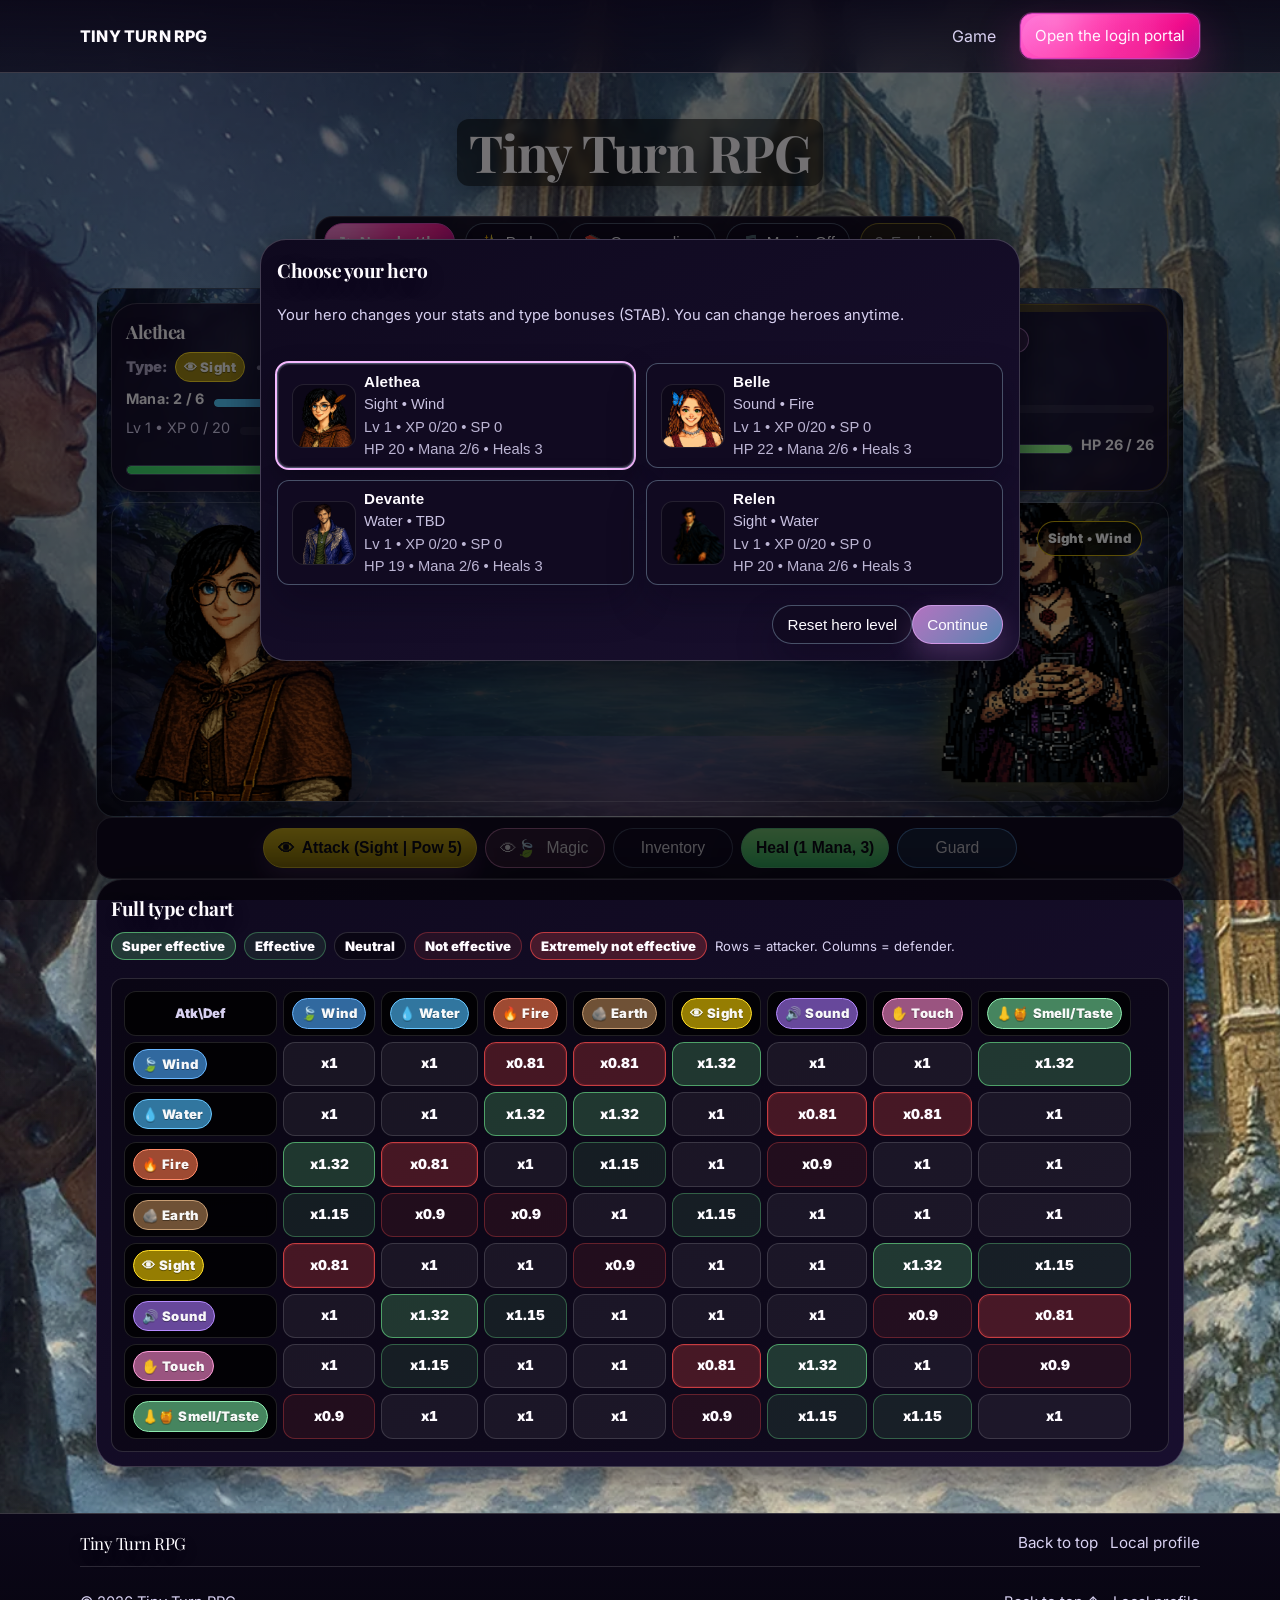
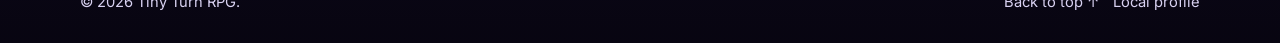
==== commit 673d2f1d: "398hr925" ====
--- a/index.html
+++ b/index.html
@@ -8,7 +8,7 @@
 <title>Tiny Turn RPG</title>
 <link href="./favicon.ico" rel="icon" sizes="any"/>
 <link href="./favicon.png" rel="icon" type="image/png"/>
-<link href="./styles.css?v=2026-02-16p" rel="stylesheet"/>
+<link href="https://fonts.googleapis.com/css2?family=Inter:wght@400;500;600;700&amp;family=Playfair+Display:wght@600;700;800&amp;family=Cinzel:wght@500;700&amp;family=Crimson+Pro:ital,wght@0,400;0,600;1,400;1,600&amp;display=swap" rel="stylesheet"/><link crossorigin="" href="https://fonts.gstatic.com" rel="preconnect"/><link href="https://fonts.googleapis.com" rel="preconnect"/><link href="./styles.css?v=2026-02-16p" rel="stylesheet"/>
 </head>
 <body class="gamePage">
 <a class="skip-link" href="#main">Skip to content</a>
@@ -23,26 +23,26 @@
 <span aria-hidden="true" class="hamburger"></span>
 </button>
 <div class="navLinks" id="navLinks">
-  <a href="./index.html" aria-current="page">Game</a>
-  <div class="profileMenu" data-default-display="inline-flex" id="profileMenu" style="display: none">
-    <button aria-controls="profileMenuList" aria-expanded="false" aria-haspopup="menu" aria-label="Open account menu" class="btn ghost profileTrigger" id="profileMenuToggle" type="button">
-      <span class="srOnly">Profile</span>
-      <span class="profileAvatar profileAvatar--menu" id="profileAvatar">
-        <span aria-hidden="true" class="profileAvatarPlaceholder">
-          <svg focusable="false" role="presentation" viewBox="0 0 24 24">
-            <path d="M12 12c2.76 0 5-2.24 5-5s-2.24-5-5-5-5 2.24-5 5 2.24 5 5 5Zm0 2c-3.33 0-10 1.67-10 5v1h20v-1c0-3.33-6.67-5-10-5Z" fill="currentColor"></path>
-          </svg>
-        </span>
-        <img alt="" loading="lazy"/>
-      </span>
-      <span aria-hidden="true" class="profileCaret">▾</span>
-    </button>
-    <div aria-hidden="true" class="profileMenuList" id="profileMenuList" role="menu">
-      <a href="./login.html" role="menuitem">Local profile</a>
-      <button id="logoutBtn" role="menuitem" type="button">Log out</button>
-    </div>
-  </div>
-  <a class="btn primary magentaGlow" data-auth-target="login-cta" href="./login.html">Open the login portal</a>
+<a aria-current="page" href="./index.html">Game</a>
+<div class="profileMenu" data-default-display="inline-flex" id="profileMenu" style="display: none">
+<button aria-controls="profileMenuList" aria-expanded="false" aria-haspopup="menu" aria-label="Open account menu" class="btn ghost profileTrigger" id="profileMenuToggle" type="button">
+<span class="srOnly">Profile</span>
+<span class="profileAvatar profileAvatar--menu" id="profileAvatar">
+<span aria-hidden="true" class="profileAvatarPlaceholder">
+<svg focusable="false" role="presentation" viewbox="0 0 24 24">
+<path d="M12 12c2.76 0 5-2.24 5-5s-2.24-5-5-5-5 2.24-5 5 2.24 5 5 5Zm0 2c-3.33 0-10 1.67-10 5v1h20v-1c0-3.33-6.67-5-10-5Z" fill="currentColor"></path>
+</svg>
+</span>
+<img alt="" loading="lazy"/>
+</span>
+<span aria-hidden="true" class="profileCaret">▾</span>
+</button>
+<div aria-hidden="true" class="profileMenuList" id="profileMenuList" role="menu">
+<a href="./login.html" role="menuitem">Local profile</a>
+<button id="logoutBtn" role="menuitem" type="button">Log out</button>
+</div>
+</div>
+<a class="btn primary magentaGlow" data-auth-target="login-cta" href="./login.html">Open the login portal</a>
 </div>
 </nav>
 </header>
@@ -52,23 +52,23 @@
 <div class="sectionHead">
 <h1 class="rpgTitle">Tiny Turn RPG</h1></div>
 <div class="rpgWrap" id="rpgRoot">
-    <!-- Utility controls (Restart from hero selection / Explain) -->
-  <div aria-label="Game controls" class="rpgTopControls" role="group">
-    <button class="btn heroCta rpgTopBtn" id="heroBtn" title="Restart and pick a hero" type="button"><span aria-hidden="true" class="rpgTopBtnIcon">↻</span>New battle</button>
-    <button class="btn ghost rpgTopBtn" id="spellPickBtn" type="button" hidden=""><span aria-hidden="true" class="rpgTopBtnIcon">📜</span>Choose spell</button>
-    <button class="btn ghost rpgTopBtn" id="perkBtn" type="button" title="Spend skill points to unlock perks"><span aria-hidden="true" class="rpgTopBtnIcon">✨</span>Perks</button>
-    <button class="btn ghost rpgTopBtn" id="codexBtn" type="button"><span aria-hidden="true" class="rpgTopBtnIcon">📚</span>Compendium</button>
-    <button class="btn ghost rpgTopBtn" id="musicBtn" type="button" title="Toggle background music"><span aria-hidden="true" class="rpgTopBtnIcon">🎵</span><span id="musicBtnLabel">Music</span></button>
-    <button class="btn ghost rpgTopBtn" id="explainBtn" type="button"><span aria-hidden="true" class="rpgTopBtnIcon">?</span>Explain</button>
-  </div>
-	<article aria-label="Battlefield" class="rpgBattlefield">
-	<div aria-label="Combatants" class="rpgGrid" role="group">
+<!-- Utility controls (Restart from hero selection / Explain) -->
+<div aria-label="Game controls" class="rpgTopControls" role="group">
+<button class="btn heroCta rpgTopBtn" id="heroBtn" title="Restart and pick a hero" type="button"><span aria-hidden="true" class="rpgTopBtnIcon">↻</span>New battle</button>
+<button class="btn ghost rpgTopBtn" hidden="" id="spellPickBtn" type="button"><span aria-hidden="true" class="rpgTopBtnIcon">📜</span>Choose spell</button>
+<button class="btn ghost rpgTopBtn" id="perkBtn" title="Spend skill points to unlock perks" type="button"><span aria-hidden="true" class="rpgTopBtnIcon">✨</span>Perks</button>
+<button class="btn ghost rpgTopBtn" id="codexBtn" type="button"><span aria-hidden="true" class="rpgTopBtnIcon">📚</span>Compendium</button>
+<button class="btn ghost rpgTopBtn" id="musicBtn" title="Toggle background music" type="button"><span aria-hidden="true" class="rpgTopBtnIcon">🎵</span><span id="musicBtnLabel">Music</span></button>
+<button class="btn ghost rpgTopBtn" id="explainBtn" type="button"><span aria-hidden="true" class="rpgTopBtnIcon">?</span>Explain</button>
+</div>
+<article aria-label="Battlefield" class="rpgBattlefield">
+<div aria-label="Combatants" class="rpgGrid" role="group">
 <article aria-label="Player" class="post rpgCard" id="playerCard">
 <div class="rpgCardTop">
 <div class="rpgStatStack">
 <div class="rpgHeaderRow">
 <h2 class="rpgName rpgPlayerName" id="playerName">Player</h2></div>
-      <p class="muted small rpgTypeLine" id="playerTypeText">Type: Wind • Sight</p><div aria-label="Mana" class="rpgResourceRow">
+<p class="muted small rpgTypeLine" id="playerTypeText">Type: Wind • Sight</p><div aria-label="Mana" class="rpgResourceRow">
 <p class="rpgHpText rpgHpText--inline rpgResourceText" id="playerFocusText">Mana: 2 / 6</p>
 <div aria-label="Mana meter" class="rpgMiniBar">
 <div class="rpgMiniBarFill" id="playerFocusFill"></div>
@@ -87,7 +87,6 @@
 <p class="rpgHpText rpgHpText--inline" id="playerHpText">HP 20 / 20</p>
 </div></div>
 </div>
-
 </article>
 <article aria-label="Enemy" class="post rpgCard" id="enemyCard">
 <div class="rpgCardTop">
@@ -108,50 +107,44 @@
 <p class="rpgHpText rpgHpText--inline" id="enemyHpText">HP 18 / 18</p>
 </div></div>
 </div>
-	</article></div>
-
-	<div aria-label="Battle scene" class="rpgStage">
-	  <div aria-label="A tiny battle scene: the player faces a rival mage." class="rpgStageInner" role="img">
+</article></div>
+<div aria-label="Battle scene" class="rpgStage">
+<div aria-label="A tiny battle scene: the player faces a rival mage." class="rpgStageInner" role="img">
 <div aria-hidden="true" class="rpgFxLayer" id="fxLayer"></div>
 <div aria-hidden="true" class="rpgMoveBanner" data-type="Sight" id="moveBanner"><span class="rpgMoveBannerText" id="moveBannerText"></span></div>
-<div aria-hidden="true" class="rpgBossAppears" id="bossAppears" hidden><span class="rpgBossAppearsText">BOSS APPEARS</span></div>
+<div aria-hidden="true" class="rpgBossAppears" hidden="" id="bossAppears"><span class="rpgBossAppearsText">BOSS APPEARS</span></div>
 <div aria-hidden="true" class="rpgFoe rpgFoe--player" id="playerSprite">
-<img alt="" class="rpgSpriteImg" id="playerSpriteImg" loading="lazy" src="./assets/images/player-brown.png"/>
+<img alt="" class="rpgSpriteImg" id="playerSpriteImg" loading="lazy" src="./assets/images/player-brown.webp"/>
 <span aria-hidden="true" class="rpgShield" id="playerShield"></span>
 </div>
 <div aria-hidden="true" class="rpgFoe rpgFoe--enemy" id="enemySprite">
-<img alt="" class="rpgSpriteImg" id="enemySpriteImg" loading="lazy" src="./assets/images/enemy-blue.png"/>
+<img alt="" class="rpgSpriteImg" id="enemySpriteImg" loading="lazy" src="./assets/images/enemy-blue.webp"/>
 <span aria-hidden="true" class="rpgShield" id="enemyShield"></span>
 </div>
-	</div>
-	</div>
-	</article>
-
-	</div>
+</div>
+</div>
+</article>
+</div>
 <div aria-label="Actions" class="rpgActions">
 <div aria-live="polite" class="rpgEffectPreview isNeutral" id="effectPreview"></div>
-
 <button class="btn primary" id="attackBtn" type="button">Attack</button>
-
 <div class="rpgMagicWrap">
-  <button aria-controls="magicMenu" aria-expanded="false" aria-haspopup="true" class="btn ghost rpgMagicToggle" id="magicToggle" type="button">Magic</button>
-  <!-- Spell list is generated dynamically so new spells can unlock on level-up. -->
-  <div class="rpgMagicMenu" hidden="" id="magicMenu" role="menu"></div>
-</div>
-
-	<!-- Inventory: Gear first, with an Items button inside the opened menu -->
-	<div class="rpgMagicWrap rpgInventoryWrap">
-	  <button aria-controls="inventoryMenu" aria-expanded="false" aria-haspopup="true" class="btn ghost rpgMagicToggle" id="inventoryToggle" type="button">Inventory</button>
-	  <div class="rpgMagicMenu rpgInventoryMenu" hidden="" id="inventoryMenu" role="menu" data-inv-tab="gear">
-	    <div class="rpgInvTabs" role="tablist" aria-label="Inventory">
-	      <button class="btn ghost rpgInvTab isActive" type="button" role="tab" aria-selected="true" data-inv-tab="gear">Gear</button>
-	      <button class="btn ghost rpgInvTab" type="button" role="tab" aria-selected="false" data-inv-tab="items">Items</button>
-	    </div>
-	    <div class="rpgInvPane" id="inventoryGearPane" role="tabpanel" aria-label="Gear"></div>
-	    <div class="rpgInvPane" id="inventoryItemsPane" role="tabpanel" aria-label="Items" hidden></div>
-	  </div>
-	</div>
-
+<button aria-controls="magicMenu" aria-expanded="false" aria-haspopup="true" class="btn ghost rpgMagicToggle" id="magicToggle" type="button">Magic</button>
+<!-- Spell list is generated dynamically so new spells can unlock on level-up. -->
+<div class="rpgMagicMenu" hidden="" id="magicMenu" role="menu"></div>
+</div>
+<!-- Inventory: Gear first, with an Items button inside the opened menu -->
+<div class="rpgMagicWrap rpgInventoryWrap">
+<button aria-controls="inventoryMenu" aria-expanded="false" aria-haspopup="true" class="btn ghost rpgMagicToggle" id="inventoryToggle" type="button">Inventory</button>
+<div class="rpgMagicMenu rpgInventoryMenu" data-inv-tab="gear" hidden="" id="inventoryMenu" role="menu">
+<div aria-label="Inventory" class="rpgInvTabs" role="tablist">
+<button aria-selected="true" class="btn ghost rpgInvTab isActive" data-inv-tab="gear" role="tab" type="button">Gear</button>
+<button aria-selected="false" class="btn ghost rpgInvTab" data-inv-tab="items" role="tab" type="button">Items</button>
+</div>
+<div aria-label="Gear" class="rpgInvPane" id="inventoryGearPane" role="tabpanel"></div>
+<div aria-label="Items" class="rpgInvPane" hidden="" id="inventoryItemsPane" role="tabpanel"></div>
+</div>
+</div>
 <button class="btn secondary" id="healBtn" type="button">Heal</button>
 <button class="btn ghost" id="guardBtn" type="button">Guard</button>
 </div>
@@ -187,93 +180,84 @@
 </div>
 </div>
 </div>
-
 <div aria-labelledby="codexTitle" aria-modal="true" class="rpgModal" hidden="" id="codexModal" role="dialog">
-  <div class="post rpgModalInner" role="document">
-    <div class="rpgModalHead">
-      <h2 class="rpgLogTitle" id="codexTitle">Compendium</h2>
-      <button aria-label="Close compendium" class="iconBtn" id="codexClose" type="button">✕</button>
-    </div>
-    <div class="rpgModalBody">
-      <p class="muted small" style="margin-top:0">A quick index of everything you can run into, pick up, or equip.</p>
-
-      <details class="rpgCodexDetails" open>
-        <summary><span>Enemies</span><span class="muted tiny" id="codexEnemiesCount"></span></summary>
-        <div class="rpgCodexList" id="codexEnemies"></div>
-      </details>
-
-      <details class="rpgCodexDetails">
-        <summary><span>Items</span><span class="muted tiny" id="codexItemsCount"></span></summary>
-        <div class="rpgCodexList" id="codexItems"></div>
-      </details>
-
-      <details class="rpgCodexDetails">
-        <summary><span>Gear</span><span class="muted tiny" id="codexGearCount"></span></summary>
-        <div class="rpgCodexList" id="codexGear"></div>
-      </details>
-    </div>
-    <div class="rpgModalFoot">
-      <button class="btn primary" id="codexOk" type="button">Close</button>
-    </div>
-  </div>
-</div>
-
+<div class="post rpgModalInner" role="document">
+<div class="rpgModalHead">
+<h2 class="rpgLogTitle" id="codexTitle">Compendium</h2>
+<button aria-label="Close compendium" class="iconBtn" id="codexClose" type="button">✕</button>
+</div>
+<div class="rpgModalBody">
+<p class="muted small" style="margin-top:0">A quick index of everything you can run into, pick up, or equip.</p>
+<details class="rpgCodexDetails" open="">
+<summary><span>Enemies</span><span class="muted tiny" id="codexEnemiesCount"></span></summary>
+<div class="rpgCodexList" id="codexEnemies"></div>
+</details>
+<details class="rpgCodexDetails">
+<summary><span>Items</span><span class="muted tiny" id="codexItemsCount"></span></summary>
+<div class="rpgCodexList" id="codexItems"></div>
+</details>
+<details class="rpgCodexDetails">
+<summary><span>Gear</span><span class="muted tiny" id="codexGearCount"></span></summary>
+<div class="rpgCodexList" id="codexGear"></div>
+</details>
+</div>
+<div class="rpgModalFoot">
+<button class="btn primary" id="codexOk" type="button">Close</button>
+</div>
+</div>
+</div>
 <!-- Perks / Skill Points -->
 <div aria-labelledby="perkTitle" aria-modal="true" class="rpgModal" hidden="" id="perkModal" role="dialog">
-  <div class="post rpgModalInner rpgPerkInner" role="document">
-    <div class="rpgModalHead">
-      <h2 class="rpgLogTitle" id="perkTitle">Perks</h2>
-      <button aria-label="Close perks" class="iconBtn" id="perkClose" type="button">✕</button>
-    </div>
-    <div class="rpgModalBody">
-      <div class="rpgPerkMetaRow">
-        <div class="rpgPerkPoints" id="perkPoints">Skill Points: 0</div>
-        <div class="muted small" id="perkHeroLine">Unlock perks for your <strong>current hero</strong>. They persist between battles.</div>
-      </div>
-      <div id="perkDetails" class="rpgPerkDetails" hidden></div>
-      <div id="perkList"></div>
-      <p class="muted tiny" style="margin:0">Tip: you earn <strong>1 skill point</strong> each time this hero levels up.</p>
-    </div>
-    <div class="rpgModalFoot">
-      <button class="btn primary" id="perkOk" type="button">Close</button>
-    </div>
-  </div>
-</div>
-
+<div class="post rpgModalInner rpgPerkInner" role="document">
+<div class="rpgModalHead">
+<h2 class="rpgLogTitle" id="perkTitle">Perks</h2>
+<button aria-label="Close perks" class="iconBtn" id="perkClose" type="button">✕</button>
+</div>
+<div class="rpgModalBody">
+<div class="rpgPerkMetaRow">
+<div class="rpgPerkPoints" id="perkPoints">Skill Points: 0</div>
+<div class="muted small" id="perkHeroLine">Unlock perks for your <strong>current hero</strong>. They persist between battles.</div>
+</div>
+<div class="rpgPerkDetails" hidden="" id="perkDetails"></div>
+<div id="perkList"></div>
+<p class="muted tiny" style="margin:0">Tip: you earn <strong>1 skill point</strong> each time this hero levels up.</p>
+</div>
+<div class="rpgModalFoot">
+<button class="btn primary" id="perkOk" type="button">Close</button>
+</div>
+</div>
+</div>
 <!-- Victory / Loot Screen (player continues manually) -->
 <div aria-hidden="false" aria-labelledby="lootTitle" aria-modal="true" class="rpgModal" hidden="" id="lootModal" role="dialog">
-  <div class="post rpgModalInner rpgLootInner" role="document" tabindex="-1">
-    <div class="rpgModalHead rpgLootHead">
-      <h2 class="rpgLogTitle" id="lootTitle">Victory</h2>
-    </div>
-    <div class="rpgModalBody rpgLootBody">
-      <p class="muted small" id="lootSubtitle" style="margin:0"></p>
-      <div class="rpgLootSummary" id="lootSummary" aria-label="Rewards summary"></div>
-      <div class="rpgLootLine" id="lootLine">No items.</div>
-    </div>
-    <div class="rpgModalFoot rpgLootFoot">
-      <button class="btn ghost" id="lootMapBtn" type="button">Back to map</button>
-      <button class="btn primary" id="lootContinueBtn" type="button">Continue</button>
-    </div>
-  </div>
-</div>
-
-
+<div class="post rpgModalInner rpgLootInner" role="document" tabindex="-1">
+<div class="rpgModalHead rpgLootHead">
+<h2 class="rpgLogTitle" id="lootTitle">Victory</h2>
+</div>
+<div class="rpgModalBody rpgLootBody">
+<p class="muted small" id="lootSubtitle" style="margin:0"></p>
+<div aria-label="Rewards summary" class="rpgLootSummary" id="lootSummary"></div>
+<div class="rpgLootLine" id="lootLine">No items.</div>
+</div>
+<div class="rpgModalFoot rpgLootFoot">
+<button class="btn ghost" id="lootMapBtn" type="button">Back to map</button>
+<button class="btn primary" id="lootContinueBtn" type="button">Continue</button>
+</div>
+</div>
+</div>
 <!-- Defeat Screen (shown when your hero falls) -->
 <div aria-hidden="false" aria-labelledby="defeatTitle" aria-modal="true" class="rpgModal" hidden="" id="defeatModal" role="dialog">
-  <div class="post rpgModalInner rpgDefeatInner" role="document" tabindex="-1">
-    <div class="rpgModalHead rpgDefeatHead">
-      <h2 class="rpgLogTitle" id="defeatTitle">Defeated</h2>
-    </div>
-    <div class="rpgModalBody rpgDefeatBody">
-      <p class="muted" id="defeatSubtitle" style="margin:0">Your hero falls. The world blurs at the edges.</p>
-    </div>
-    <div class="rpgModalFoot rpgDefeatFoot">
-      <button class="btn primary" id="defeatRestartBtn" type="button">Back to hero select</button>
-    </div>
-  </div>
-</div>
-
+<div class="post rpgModalInner rpgDefeatInner" role="document" tabindex="-1">
+<div class="rpgModalHead rpgDefeatHead">
+<h2 class="rpgLogTitle" id="defeatTitle">Defeated</h2>
+</div>
+<div class="rpgModalBody rpgDefeatBody">
+<p class="muted" id="defeatSubtitle" style="margin:0">Your hero falls. The world blurs at the edges.</p>
+</div>
+<div class="rpgModalFoot rpgDefeatFoot">
+<button class="btn primary" id="defeatRestartBtn" type="button">Back to hero select</button>
+</div>
+</div>
+</div>
 <div class="rpgBottom">
 <article aria-label="Type chart" class="post rpgTypeCard">
 <div class="rpgTypeHead">
@@ -293,60 +277,54 @@
 </article>
 <!-- Character Picker Modal (pre-combat) -->
 <div aria-hidden="false" aria-labelledby="characterTitle" aria-modal="true" class="rpgModal" hidden="" id="characterModal" role="dialog">
-  <div class="post rpgModalInner" role="document">
-    <div class="rpgModalHead">
-      <h2 class="rpgLogTitle" id="characterTitle">Choose your hero</h2>
-      <button aria-label="Close hero picker" class="iconBtn" id="characterClose" type="button">✕</button>
-    </div>
-    <div class="rpgModalBody">
-      <p class="muted small" style="margin-top:0">Your hero changes your stats and type bonuses (STAB). You can change heroes anytime.</p>
-      <div aria-label="Character choices" class="rpgCharGrid" id="characterChoices"></div>
-    </div>
-    <div class="rpgModalFoot">
-      <button class="btn ghost" id="resetProgressBtn" type="button">Reset hero level</button>
-      <button class="btn primary" id="characterOk" type="button">Continue</button>
-    </div>
-  </div>
-</div>
-
+<div class="post rpgModalInner" role="document">
+<div class="rpgModalHead">
+<h2 class="rpgLogTitle" id="characterTitle">Choose your hero</h2>
+<button aria-label="Close hero picker" class="iconBtn" id="characterClose" type="button">✕</button>
+</div>
+<div class="rpgModalBody">
+<p class="muted small" style="margin-top:0">Your hero changes your stats and type bonuses (STAB). You can change heroes anytime.</p>
+<div aria-label="Character choices" class="rpgCharGrid" id="characterChoices"></div>
+</div>
+<div class="rpgModalFoot">
+<button class="btn ghost" id="resetProgressBtn" type="button">Reset hero level</button>
+<button class="btn primary" id="characterOk" type="button">Continue</button>
+</div>
+</div>
+</div>
 <!-- Spell Picker Modal (on level-up) -->
 <div aria-hidden="false" aria-labelledby="spellPickTitle" aria-modal="true" class="rpgModal" hidden="" id="spellPickModal" role="dialog">
-  <div class="post rpgModalInner" role="document">
-    <div class="rpgModalHead">
-      <h2 class="rpgLogTitle" id="spellPickTitle">Choose a spell to learn</h2>
-      <button aria-label="Close spell picker" class="iconBtn" id="spellPickClose" type="button">✕</button>
-    </div>
-    <div class="rpgModalBody">
-      <p class="muted small" style="margin-top:0">When you level up, you can bind one new spell. Your choice shapes your build.</p>
-      <div aria-label="Spell choices" class="rpgSpellGrid" id="spellPickChoices"></div>
-      <p class="muted tiny" id="spellPickHint" style="margin:0">Tip: You can always open this later via <strong>Choose spell</strong> at the top.</p>
-    </div>
-    <div class="rpgModalFoot">
-      <button class="btn ghost" id="spellPickLater" type="button">Not now</button>
-    </div>
-  </div>
-</div>
-
+<div class="post rpgModalInner" role="document">
+<div class="rpgModalHead">
+<h2 class="rpgLogTitle" id="spellPickTitle">Choose a spell to learn</h2>
+<button aria-label="Close spell picker" class="iconBtn" id="spellPickClose" type="button">✕</button>
+</div>
+<div class="rpgModalBody">
+<p class="muted small" style="margin-top:0">When you level up, you can bind one new spell. Your choice shapes your build.</p>
+<div aria-label="Spell choices" class="rpgSpellGrid" id="spellPickChoices"></div>
+<p class="muted tiny" id="spellPickHint" style="margin:0">Tip: You can always open this later via <strong>Choose spell</strong> at the top.</p>
+</div>
+<div class="rpgModalFoot">
+<button class="btn ghost" id="spellPickLater" type="button">Not now</button>
+</div>
+</div>
+</div>
 <div aria-hidden="false" aria-labelledby="locationTitle" aria-modal="true" class="rpgModal" hidden="" id="locationModal" role="dialog">
 <div class="post rpgModalInner" role="document">
 <div class="rpgModalHead">
 <h2 class="rpgLogTitle srOnly" id="locationTitle">Overworld</h2>
 </div>
 <div class="rpgModalBody">
-<div class="rpgOverworldMapStage" id="locationChoices" role="group" aria-label="Overworld map"></div>
-
-<div class="rpgOverworldActionRow" aria-label="Overworld actions">
-  <button class="btn primary" id="overworldBattleBtn" type="button" disabled>Battle here</button>
-  <button class="btn" id="overworldShopBtn" type="button" hidden>Open shop</button>
-</div>
-
-
-</div>
-</div>
-</div>
-</div>
-</div>
-
+<div aria-label="Overworld map" class="rpgOverworldMapStage" id="locationChoices" role="group"></div>
+<div aria-label="Overworld actions" class="rpgOverworldActionRow">
+<button class="btn primary" disabled="" id="overworldBattleBtn" type="button">Battle here</button>
+<button class="btn" hidden="" id="overworldShopBtn" type="button">Open shop</button>
+</div>
+</div>
+</div>
+</div>
+</div>
+</div>
 </section>
 </main>
 <footer class="footer" role="contentinfo">
@@ -367,36 +345,30 @@
 </div>
 </div>
 </footer>
-
 <div aria-labelledby="shopTitle" aria-modal="true" class="rpgModal" hidden="" id="shopModal" role="dialog">
-  <div class="post rpgModalInner rpgShopInner" role="document" tabindex="-1">
-    <div class="rpgModalHead rpgShopHead">
-      <h2 class="rpgLogTitle" id="shopTitle">Shop</h2>
-      <button aria-label="Close shop" class="iconBtn" id="shopXBtn" type="button">✕</button>
-    </div>
-
-    <div class="rpgModalBody rpgShopBody">
-      <div class="rpgShopHeader">
-        <p class="muted small rpgShopNote" style="margin:0">Spend your Coins on supplies. Inventory updates instantly.</p>
-        <div class="rpgShopBalance" aria-label="Coin balance">
-          <span class="muted tiny rpgShopBalanceLabel">Balance</span>
-          <span class="rpgLootChip rpgLootChip--coin" id="shopCoins">🪙 0 Coins</span>
-        </div>
-      </div>
-
-      <div class="rpgShopList" id="shopList" role="list"></div>
-    </div>
-
-    <div class="rpgModalFoot rpgShopFoot">
-      <button class="btn primary" id="shopCloseBtn" type="button">Back to map</button>
-    </div>
-  </div>
-</div>
-
-
+<div class="post rpgModalInner rpgShopInner" role="document" tabindex="-1">
+<div class="rpgModalHead rpgShopHead">
+<h2 class="rpgLogTitle" id="shopTitle">Shop</h2>
+<button aria-label="Close shop" class="iconBtn" id="shopXBtn" type="button">✕</button>
+</div>
+<div class="rpgModalBody rpgShopBody">
+<div class="rpgShopHeader">
+<p class="muted small rpgShopNote" style="margin:0">Spend your Coins on supplies. Inventory updates instantly.</p>
+<div aria-label="Coin balance" class="rpgShopBalance">
+<span class="muted tiny rpgShopBalanceLabel">Balance</span>
+<span class="rpgLootChip rpgLootChip--coin" id="shopCoins">🪙 0 Coins</span>
+</div>
+</div>
+<div class="rpgShopList" id="shopList" role="list"></div>
+</div>
+<div class="rpgModalFoot rpgShopFoot">
+<button class="btn primary" id="shopCloseBtn" type="button">Back to map</button>
+</div>
+</div>
+</div>
 <script defer="" src="./script.js"></script>
-<script defer="" src="./js/localAuth.js"></script><script src="./data/characters-data.js?v=2026-02-16"></script>
-<script src="./data/map-locations.js?v=2026-02-16"></script>
+<script defer="" src="./js/localAuth.js"></script><script defer="" src="./data/characters-data.js?v=2026-02-16"></script>
+<script defer="" src="./data/map-locations.js?v=2026-02-16"></script>
 <script defer="" src="./js/game.js?v=2026-02-16n"></script>
 </body>
 </html>
--- a/styles.css
+++ b/styles.css
@@ -1,6 +1,6 @@
-@import url("https://fonts.googleapis.com/css2?family=Inter:wght@400;500;600;700&family=Playfair+Display:wght@600;700;800&family=Cinzel:wght@500;700&family=Crimson+Pro:ital,wght@0,400;0,600;1,400;1,600&display=swap");
-
 :root {
+  --bg-hero: url("./assets/images/hero-approach.jpg");
+  --bg-battle: url("./assets/images/magic-battle-bg.jpg");
   --bg: #0a0616;
   --panel: #100a20;
   --panel2: #1a1030;
@@ -150,7 +150,7 @@
   background-color: var(--bg);
   background-image:
     linear-gradient(125deg, rgba(17, 8, 38, 0.72), rgba(6, 6, 14, 0.64)),
-    url("./assets/images/hero-approach.png");
+    var(--bg-hero);
   background-repeat: no-repeat;
   background-size: cover, cover;
   background-position: center top, 50% 8%;
@@ -846,7 +846,7 @@
   --border: #3a2b5d;
   background-image:
     linear-gradient(125deg, rgba(17, 8, 38, 0.72), rgba(6, 6, 14, 0.64)),
-    url("./assets/images/hero-approach.png");
+    var(--bg-hero);
   background-repeat: no-repeat;
   background-size: cover, cover;
   background-position: center top, 50% 8%;
@@ -4147,7 +4147,7 @@
     /* Soft dark veil for readability */
     linear-gradient(180deg, rgba(10, 6, 22, 0.28), rgba(10, 6, 22, 0.72)),
     /* Magical scene backdrop */
-    url("./assets/images/magic-battle-bg.png") center / cover no-repeat,
+    var(--bg-battle) center / cover no-repeat,
     /* Subtle arcane glows */
     radial-gradient(120px 80px at 22% 35%, color-mix(in srgb, var(--accent) 18%, transparent), transparent 70%),
     radial-gradient(150px 100px at 78% 35%, color-mix(in srgb, var(--accent2) 18%, transparent), transparent 70%);
@@ -4179,7 +4179,7 @@
     /* Soft dark veil for readability */
     linear-gradient(180deg, rgba(10, 6, 22, 0.28), rgba(10, 6, 22, 0.78)),
     /* Magical scene backdrop */
-    url("./assets/images/magic-battle-bg.png") center / cover no-repeat,
+    var(--bg-battle) center / cover no-repeat,
     /* Subtle arcane glows */
     radial-gradient(120px 80px at 22% 24%, color-mix(in srgb, var(--accent) 18%, transparent), transparent 70%),
     radial-gradient(150px 100px at 78% 24%, color-mix(in srgb, var(--accent2) 18%, transparent), transparent 70%);
@@ -10463,3 +10463,16 @@
     color: rgba(36,22,15,0.92);
   }
 }
+
+@supports (background-image: image-set(url("x") type("image/webp"))) {
+  :root {
+    --bg-hero: image-set(
+      url("./assets/images/hero-approach.webp") type("image/webp"),
+      url("./assets/images/hero-approach.jpg") type("image/jpeg")
+    );
+    --bg-battle: image-set(
+      url("./assets/images/magic-battle-bg.webp") type("image/webp"),
+      url("./assets/images/magic-battle-bg.jpg") type("image/jpeg")
+    );
+  }
+}
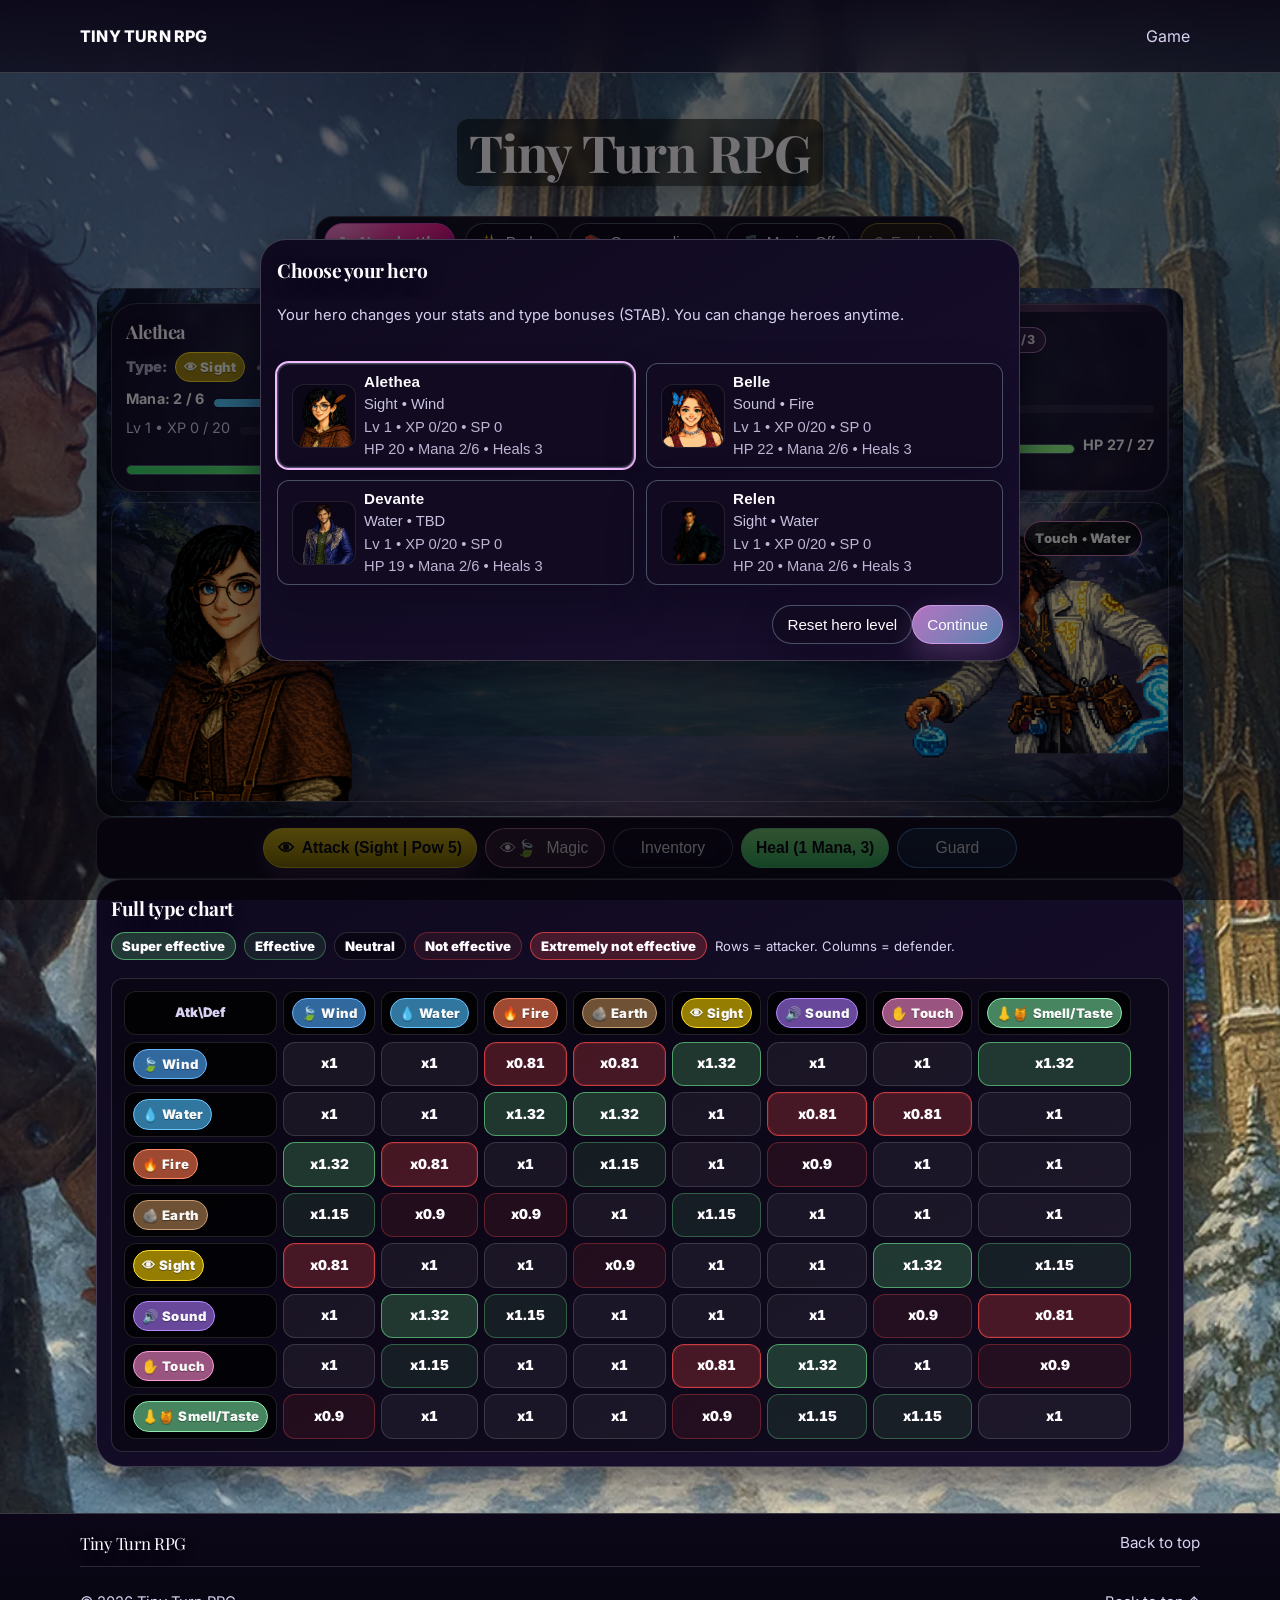
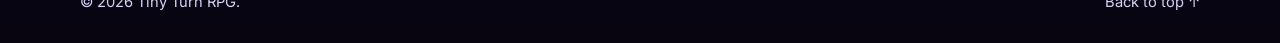
==== commit 4628ed11: "r8j938jf498jf0834f34f43f" ====
--- a/index.html
+++ b/index.html
@@ -24,25 +24,6 @@
 </button>
 <div class="navLinks" id="navLinks">
 <a aria-current="page" href="./index.html">Game</a>
-<div class="profileMenu" data-default-display="inline-flex" id="profileMenu" style="display: none">
-<button aria-controls="profileMenuList" aria-expanded="false" aria-haspopup="menu" aria-label="Open account menu" class="btn ghost profileTrigger" id="profileMenuToggle" type="button">
-<span class="srOnly">Profile</span>
-<span class="profileAvatar profileAvatar--menu" id="profileAvatar">
-<span aria-hidden="true" class="profileAvatarPlaceholder">
-<svg focusable="false" role="presentation" viewbox="0 0 24 24">
-<path d="M12 12c2.76 0 5-2.24 5-5s-2.24-5-5-5-5 2.24-5 5 2.24 5 5 5Zm0 2c-3.33 0-10 1.67-10 5v1h20v-1c0-3.33-6.67-5-10-5Z" fill="currentColor"></path>
-</svg>
-</span>
-<img alt="" loading="lazy"/>
-</span>
-<span aria-hidden="true" class="profileCaret">▾</span>
-</button>
-<div aria-hidden="true" class="profileMenuList" id="profileMenuList" role="menu">
-<a href="./login.html" role="menuitem">Local profile</a>
-<button id="logoutBtn" role="menuitem" type="button">Log out</button>
-</div>
-</div>
-<a class="btn primary magentaGlow" data-auth-target="login-cta" href="./login.html">Open the login portal</a>
 </div>
 </nav>
 </header>
@@ -334,14 +315,12 @@
 </a>
 <nav aria-label="Footer" class="footerNav">
 <a href="#top">Back to top</a>
-<a href="./login.html">Local profile</a>
 </nav>
 </div>
 <div class="container footerBottom">
 <p class="muted small">© <span id="year"></span> Tiny Turn RPG.</p>
 <div class="footerBottomLinks">
 <a class="muted small" href="#top">Back to top ↑</a>
-<a class="muted small" href="./login.html">Local profile</a>
 </div>
 </div>
 </footer>
@@ -367,7 +346,7 @@
 </div>
 </div>
 <script defer="" src="./script.js"></script>
-<script defer="" src="./js/localAuth.js"></script><script defer="" src="./data/characters-data.js?v=2026-02-16"></script>
+<script defer="" src="./data/characters-data.js?v=2026-02-16"></script>
 <script defer="" src="./data/map-locations.js?v=2026-02-16"></script>
 <script defer="" src="./js/game.js?v=2026-02-16n"></script>
 </body>
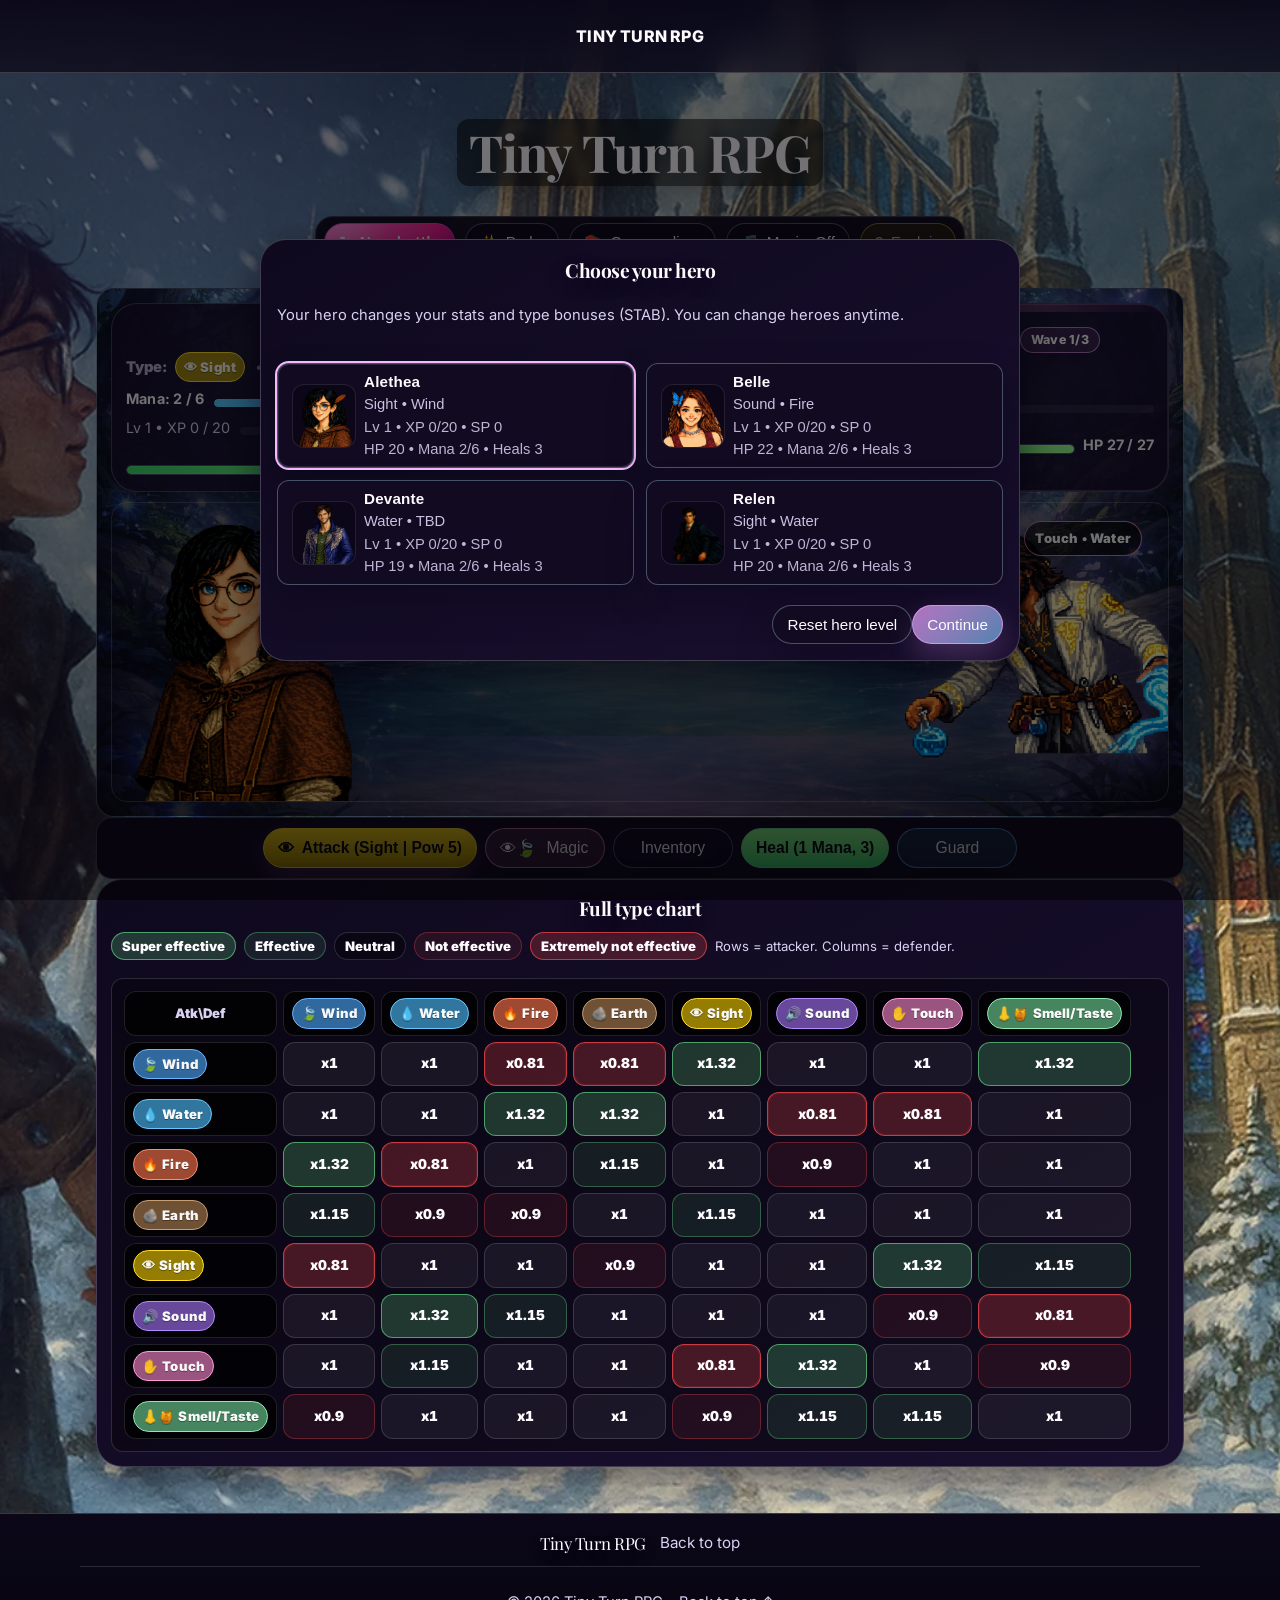
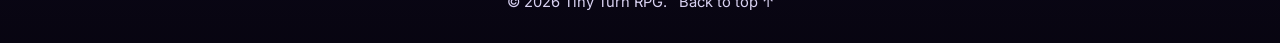
==== commit 7575eaa6: "3r3r3rr3" ====
--- a/index.html
+++ b/index.html
@@ -18,13 +18,6 @@
 <a aria-label="Home" class="brand" href="./index.html#top">
 <span class="brandText">Tiny Turn RPG</span>
 </a>
-<button aria-controls="navLinks" aria-expanded="false" class="iconBtn navToggle" id="navToggle">
-<span class="srOnly">Open menu</span>
-<span aria-hidden="true" class="hamburger"></span>
-</button>
-<div class="navLinks" id="navLinks">
-<a aria-current="page" href="./index.html">Game</a>
-</div>
 </nav>
 </header>
 <main id="main">
--- a/styles.css
+++ b/styles.css
@@ -307,7 +307,7 @@
 .nav {
   display: flex;
   align-items: center;
-  justify-content: space-between;
+  justify-content: center;
   min-height: 72px;
   gap: 16px;
 }
@@ -1034,7 +1034,7 @@
 
 .quizBreakdown .scoreRow {
   display: flex;
-  justify-content: space-between;
+  justify-content: center;
   align-items: baseline;
   gap: 12px;
 }
@@ -1109,7 +1109,7 @@
 
 .quizResult .scoreRow {
   display: flex;
-  justify-content: space-between;
+  justify-content: center;
   align-items: baseline;
   gap: 12px;
 }
@@ -1429,7 +1429,7 @@
 .profileSummaryHeader {
   display: flex;
   align-items: flex-start;
-  justify-content: space-between;
+  justify-content: center;
   gap: 12px;
 }
 .profileSummaryText {
@@ -1528,7 +1528,7 @@
 .profileQuizTop {
   display: flex;
   align-items: baseline;
-  justify-content: space-between;
+  justify-content: center;
   gap: 12px;
 }
 
@@ -1561,7 +1561,7 @@
 .profileQuizRowTop {
   display: flex;
   align-items: baseline;
-  justify-content: space-between;
+  justify-content: center;
   gap: 12px;
   font-size: 0.92rem;
 }
@@ -1652,7 +1652,7 @@
 }
 .footerRow {
   display: flex;
-  justify-content: space-between;
+  justify-content: center;
   align-items: center;
   gap: 12px;
   flex-wrap: wrap;
@@ -1716,7 +1716,7 @@
 }
 .postTop {
   display: flex;
-  justify-content: space-between;
+  justify-content: center;
   gap: 10px;
   align-items: baseline;
   flex-wrap: wrap;
@@ -1833,7 +1833,7 @@
    ========================= */
 .btnSm { padding: 0.5rem 0.85rem; font-size: 0.95rem; }
 .feedCard { overflow: hidden; }
-.articlesTopRow { display: flex; align-items: center; justify-content: space-between; gap: 0.8rem; flex-wrap: wrap; }
+.articlesTopRow { display: flex; align-items: center; justify-content: center; gap: 0.8rem; flex-wrap: wrap; }
 .articlesTools { display: inline-flex; align-items: center; gap: 0.5rem; }
 .articlesCard .sectionHead { gap: 0.75rem; }
 .articlesCard .postFeed {
@@ -1894,7 +1894,7 @@
 .articleMetaRow {
   margin-top: 0.55rem;
   display: flex;
-  justify-content: space-between;
+  justify-content: center;
   gap: 0.75rem;
   flex-wrap: wrap;
 }
@@ -2100,7 +2100,7 @@
 .shopHeroProductHeader {
   display: flex;
   align-items: flex-start;
-  justify-content: space-between;
+  justify-content: center;
   gap: 12px;
 }
 
@@ -2259,7 +2259,7 @@
 .shopResultsRow {
   display: flex;
   align-items: center;
-  justify-content: space-between;
+  justify-content: center;
   gap: 12px;
   flex-wrap: wrap;
 }
@@ -2307,7 +2307,7 @@
 .shopItemHeader {
   display: flex;
   align-items: baseline;
-  justify-content: space-between;
+  justify-content: center;
   gap: 8px;
 }
 .shopItemHeader h3 { margin: 0; font-size: 1.05rem; }
@@ -2346,7 +2346,7 @@
   display: grid;
   gap: 12px;
 }
-.shopCartHeader { display: flex; justify-content: space-between; align-items: center; gap: 10px; }
+.shopCartHeader { display: flex; justify-content: center; align-items: center; gap: 10px; }
 .shopCartItems { display: grid; gap: 12px; }
 .cartItem {
   border: 1px solid color-mix(in srgb, var(--border) 80%, transparent);
@@ -2358,7 +2358,7 @@
 }
 .cartItemRow {
   display: flex;
-  justify-content: space-between;
+  justify-content: center;
   align-items: center;
   gap: 10px;
 }
@@ -2377,7 +2377,7 @@
 }
 .cartRemove:hover { color: var(--text); }
 .shopCartSummary { display: grid; gap: 6px; }
-.summaryRow { display: flex; justify-content: space-between; color: var(--muted); }
+.summaryRow { display: flex; justify-content: center; color: var(--muted); }
 .summaryRow.total { font-weight: 700; color: var(--text); font-size: 1.05rem; }
 .shopPromo { display: grid; gap: 8px; }
 .shopPromoRow { display: flex; gap: 8px; align-items: center; }
@@ -2473,7 +2473,7 @@
 .shopAdminHeader {
   display: flex;
   align-items: center;
-  justify-content: space-between;
+  justify-content: center;
   gap: 10px;
   margin-bottom: 12px;
 }
@@ -2623,7 +2623,7 @@
 .rpgCardTop {
   display: flex;
   align-items: baseline;
-  justify-content: space-between;
+  justify-content: center;
   gap: 12px;
   flex-wrap: wrap;
 }
@@ -3111,7 +3111,7 @@
 .rpgModalHead {
   display: flex;
   align-items: center;
-  justify-content: space-between;
+  justify-content: center;
   gap: 12px;
   margin-bottom: 10px;
 }
@@ -3144,7 +3144,7 @@
   cursor: pointer;
   display: flex;
   align-items: center;
-  justify-content: space-between;
+  justify-content: center;
   gap: 10px;
   font-weight: 800;
   list-style: none;
@@ -3382,7 +3382,7 @@
 .rpgOverworldTop{
   display:flex;
   align-items:center;
-  justify-content: space-between;
+  justify-content: center;
   gap: 12px;
   flex-wrap: wrap;
 }
@@ -3391,7 +3391,7 @@
 .rpgOverworldLegend{
   display:flex;
   align-items:center;
-  justify-content: space-between;
+  justify-content: center;
   gap: 12px;
   flex-wrap: wrap;
   margin-top: 10px;
@@ -3498,7 +3498,7 @@
 .rpgOverworldBottom{
   display:flex;
   align-items:center;
-  justify-content: space-between;
+  justify-content: center;
   gap: 12px;
   flex-wrap: wrap;
   margin-top: 6px;
@@ -3815,7 +3815,7 @@
 .rpgSpellTop{
   display: flex;
   align-items: baseline;
-  justify-content: space-between;
+  justify-content: center;
   gap: 10px;
 }
 
@@ -3864,7 +3864,7 @@
 .rpgPerkSectionHead{
   display: flex;
   align-items: baseline;
-  justify-content: space-between;
+  justify-content: center;
   gap: 10px;
   margin-top: 4px;
 }
@@ -3961,7 +3961,7 @@
 .rpgPerkTop{
   display: flex;
   align-items: baseline;
-  justify-content: space-between;
+  justify-content: center;
   gap: 10px;
 }
 
@@ -3993,7 +3993,7 @@
 .rpgPerkFoot{
   display: flex;
   align-items: center;
-  justify-content: space-between;
+  justify-content: center;
   gap: 10px;
 }
 
@@ -4098,7 +4098,7 @@
 .rpgLogHead {
   display: flex;
   align-items: baseline;
-  justify-content: space-between;
+  justify-content: center;
   gap: 12px;
   flex-wrap: wrap;
   margin-bottom: 10px;
@@ -4210,9 +4210,12 @@
 
 /* Make the stat cards feel like glass over the battlefield */
 .rpgBattlefield .rpgCard{
-  background: color-mix(in srgb, var(--panel2) 74%, rgba(10,6,22,0.38));
-  border-color: color-mix(in srgb, var(--border) 70%, rgba(255,255,255,0.15));
-  backdrop-filter: blur(6px);
+  /* NOTE: backdrop-filter can create hard seam/shadow artifacts on some GPUs/browsers.
+     Keep the look by using a slightly more opaque "glass" fill without blur. */
+  background: color-mix(in srgb, var(--panel2) 88%, rgba(10,6,22,0.22));
+  border-color: color-mix(in srgb, var(--border) 72%, rgba(255,255,255,0.16));
+  backdrop-filter: none;
+  -webkit-backdrop-filter: none;
 }
 
 /* Stage becomes a transparent layout container (background is on .rpgBattlefield) */
@@ -5209,7 +5212,7 @@
   cursor: pointer;
   display: flex;
   align-items: center;
-  justify-content: space-between;
+  justify-content: center;
   gap: 12px;
 }
 
@@ -5513,7 +5516,7 @@
 .profileBadgesHeader{
   display: flex;
   align-items: center;
-  justify-content: space-between;
+  justify-content: center;
   gap: 12px;
 }
 
@@ -5698,7 +5701,7 @@
 .quizChooserHead{
   display: flex;
   align-items: flex-start;
-  justify-content: space-between;
+  justify-content: center;
   gap: 14px;
 }
 
@@ -5838,7 +5841,7 @@
 .quizTopRow {
   display: flex;
   align-items: center;
-  justify-content: space-between;
+  justify-content: center;
   gap: 10px;
   padding: 0 2px 10px;
 }
@@ -5956,7 +5959,7 @@
 .homeCalloutInner{
   display: flex;
   align-items: center;
-  justify-content: space-between;
+  justify-content: center;
   gap: 14px;
   flex-wrap: wrap;
 }
@@ -6076,7 +6079,7 @@
 .footerInner{
   display: flex;
   align-items: center;
-  justify-content: space-between;
+  justify-content: center;
   gap: 14px;
   flex-wrap: wrap;
   padding-bottom: 10px;
@@ -6117,7 +6120,7 @@
 
 .footerBottom{
   display: flex;
-  justify-content: space-between;
+  justify-content: center;
   align-items: center;
   gap: 12px;
   flex-wrap: wrap;
@@ -6153,7 +6156,7 @@
 .rpgTypeHead{
   display: flex;
   align-items: baseline;
-  justify-content: space-between;
+  justify-content: center;
   gap: 12px;
   flex-wrap: wrap;
 }
@@ -6206,7 +6209,7 @@
 .rpgTypeRow{
   display: flex;
   align-items: center;
-  justify-content: space-between;
+  justify-content: center;
   gap: 10px;
   padding: 6px 8px;
   border-radius: 12px;
@@ -6757,7 +6760,7 @@
 .gamePage .rpgHeaderRow {
   display: flex;
   align-items: baseline;
-  justify-content: space-between;
+  justify-content: center;
   gap: 10px;
 }
 
@@ -8071,7 +8074,7 @@
 .crownQuillPage .cqRumorDockedHead .articlesTopRow{
   display: flex;
   align-items: center;
-  justify-content: space-between;
+  justify-content: center;
   gap: 10px;
   flex-wrap: wrap;
 }
@@ -8151,7 +8154,7 @@
 .crownQuillPage .cqSnapshotChip{
   display: flex;
   align-items: center;
-  justify-content: space-between;
+  justify-content: center;
   gap: 10px;
   padding: 6px 10px;
   border-radius: 12px;
@@ -8226,7 +8229,7 @@
   border-top: 1px solid color-mix(in srgb, var(--border) 75%, transparent);
   display: flex;
   align-items: center;
-  justify-content: space-between;
+  justify-content: center;
   gap: 12px;
   flex-wrap: wrap;
 }
@@ -8496,7 +8499,7 @@
 
 /* Rumor Ledger header: Title | tagline | reroll (single row when space allows) */
 .crownQuillPage .cqRumors .sectionHead{ max-width: none; margin: 0 0 6px; text-align: left; }
-.crownQuillPage .cqRumors .articlesTopRow{ justify-content: space-between; gap: 0.9rem; }
+.crownQuillPage .cqRumors .articlesTopRow{ justify-content: center; gap: 0.9rem; }
 .crownQuillPage .cqRumors .rumorHeadLeft{
   display: flex;
   align-items: center;
@@ -9248,7 +9251,7 @@
 .crownQuillPage .cqFeaturedHead{
   display: flex;
   align-items: baseline;
-  justify-content: space-between;
+  justify-content: center;
   gap: 0.9rem;
   flex-wrap: wrap;
   margin-bottom: 0.75rem;
@@ -9334,7 +9337,7 @@
 
 .crownQuillPage .cqFeaturedMeta{
   display: flex;
-  justify-content: space-between;
+  justify-content: center;
   gap: 0.65rem;
   flex-wrap: wrap;
   margin: 0.45rem 0 0.55rem;
@@ -9699,7 +9702,7 @@
   margin: 0 0 0.35rem;
   display: flex;
   align-items: center;
-  justify-content: space-between;
+  justify-content: center;
   gap: 0.75rem;
   flex-wrap: wrap;
 }
@@ -9881,7 +9884,7 @@
 .crownQuillPage .cqDecreePanelMeta{
   display: flex;
   flex-wrap: wrap;
-  justify-content: space-between;
+  justify-content: center;
   gap: 6px 14px;
   margin: 8px 0 6px;
 }
@@ -10476,3 +10479,8 @@
     );
   }
 }
+
+
+/* --- Header alignment tweaks (standalone) --- */
+.header .nav{ justify-content: center; }
+.header .brand{ margin-inline: auto; }
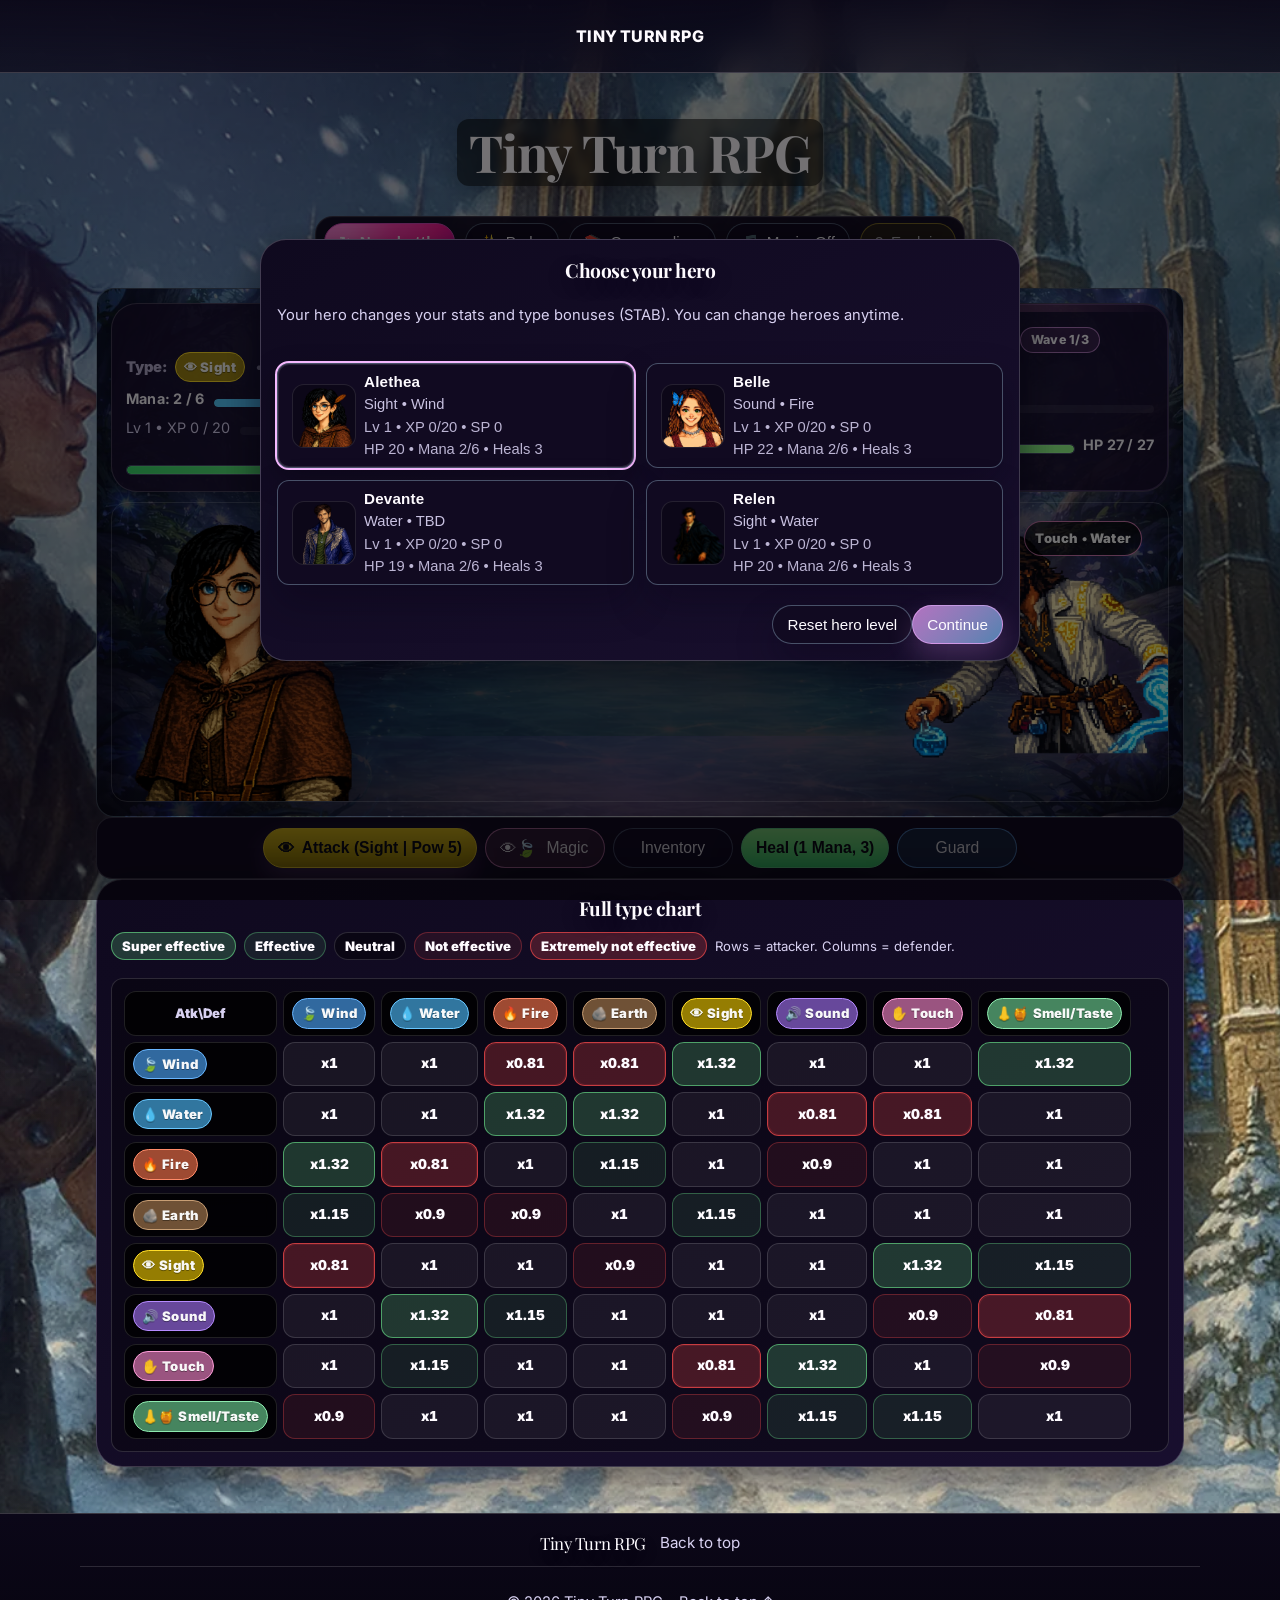
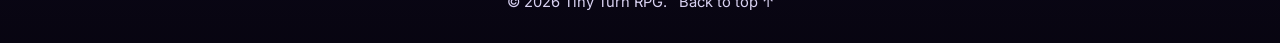
==== commit 06bc7197: "r97rg91843r9241h3r" ====
--- a/index.html
+++ b/index.html
@@ -167,6 +167,10 @@
 <div class="rpgCodexList" id="codexEnemies"></div>
 </details>
 <details class="rpgCodexDetails">
+<summary><span>Boss Enemies</span><span class="muted tiny" id="codexBossEnemiesCount"></span></summary>
+<div class="rpgCodexList" id="codexBossEnemies"></div>
+</details>
+<details class="rpgCodexDetails">
 <summary><span>Items</span><span class="muted tiny" id="codexItemsCount"></span></summary>
 <div class="rpgCodexList" id="codexItems"></div>
 </details>
@@ -341,6 +345,10 @@
 <script defer="" src="./script.js"></script>
 <script defer="" src="./data/characters-data.js?v=2026-02-16"></script>
 <script defer="" src="./data/map-locations.js?v=2026-02-16"></script>
-<script defer="" src="./js/game.js?v=2026-02-16n"></script>
+<script defer="" src="./js/core/dom-elements.js?v=2026-03-08"></script>
+<script defer="" src="./js/core/sprite-utils.js?v=2026-03-08"></script>
+<script defer="" src="./js/core/config.js?v=2026-03-08"></script>
+<script defer="" src="./js/overworld/roads-data.js?v=2026-03-09"></script>
+<script defer="" src="./js/game.js?v=2026-03-09"></script>
 </body>
 </html>
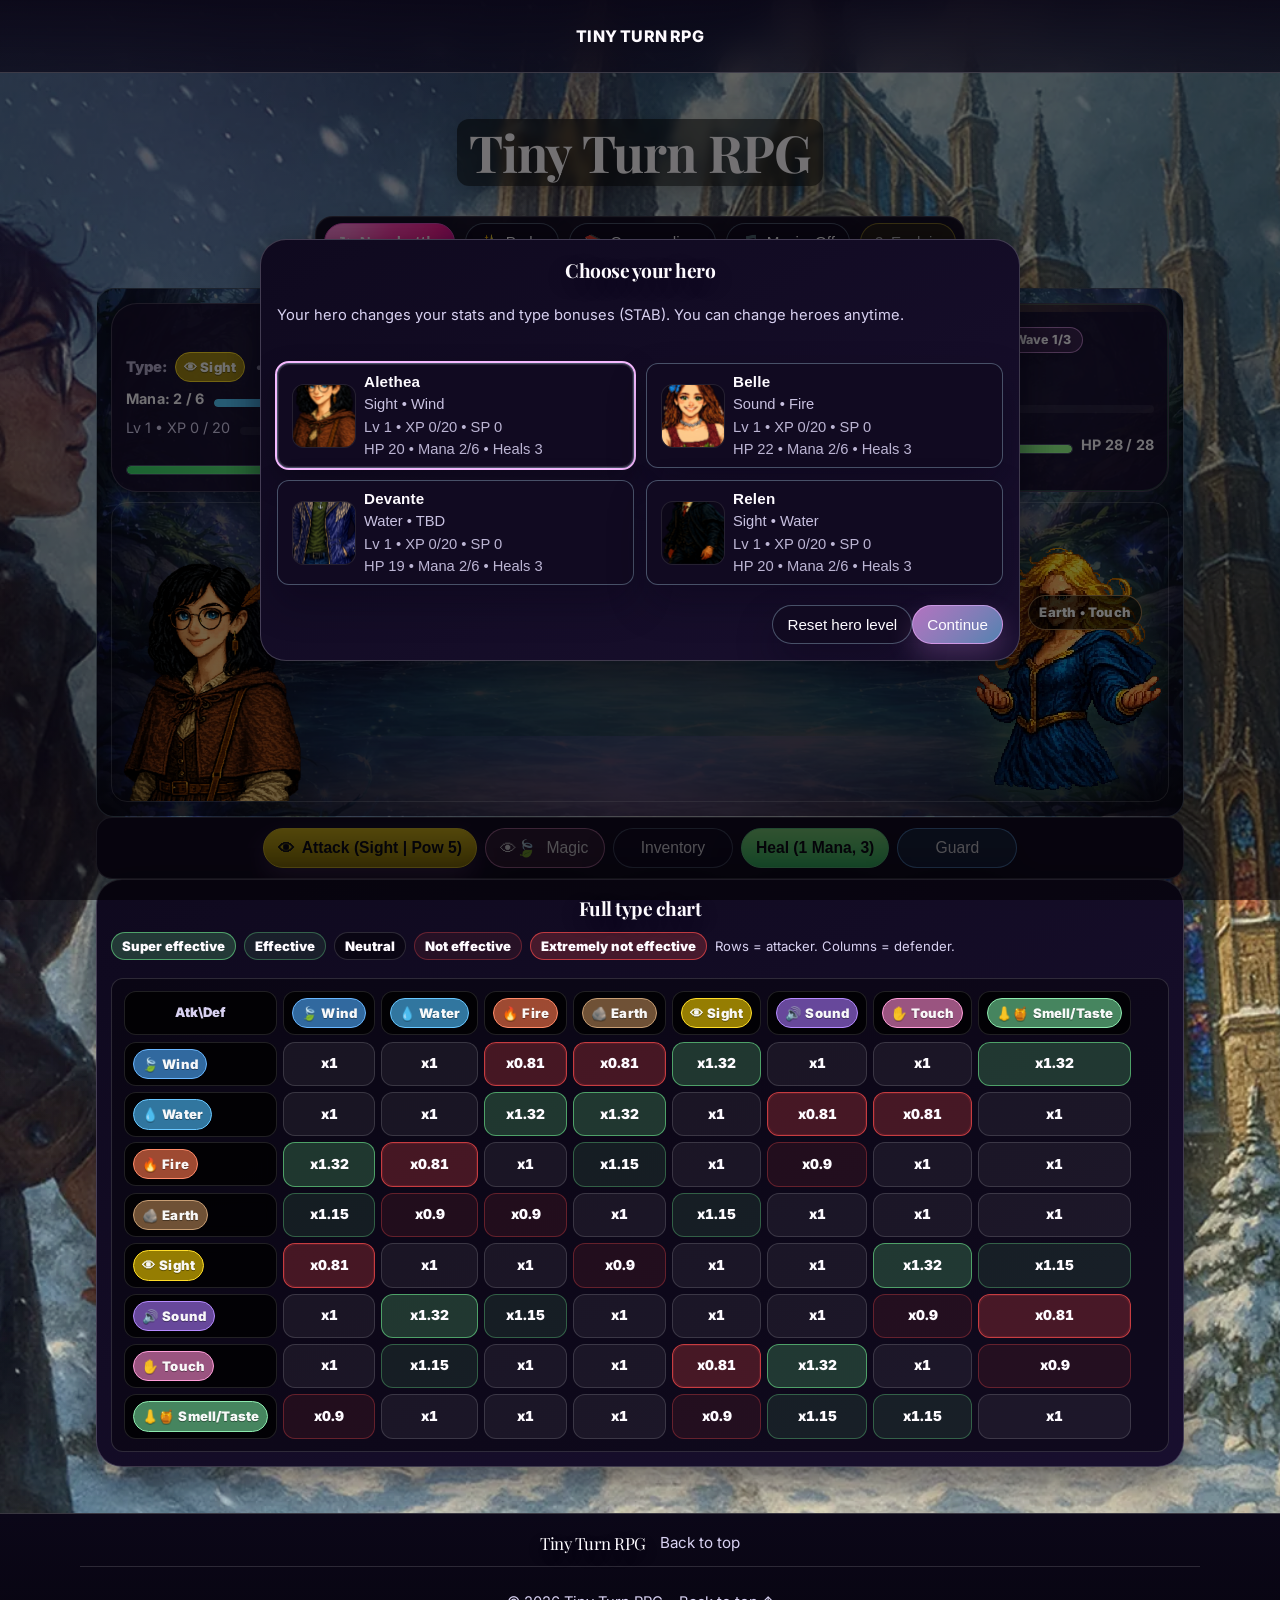
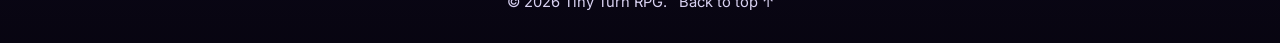
==== commit 6fc18a0a: "5t3t3gwgqdfsgsfa" ====
--- a/index.html
+++ b/index.html
@@ -8,7 +8,7 @@
 <title>Tiny Turn RPG</title>
 <link href="./favicon.ico" rel="icon" sizes="any"/>
 <link href="./favicon.png" rel="icon" type="image/png"/>
-<link href="https://fonts.googleapis.com/css2?family=Inter:wght@400;500;600;700&amp;family=Playfair+Display:wght@600;700;800&amp;family=Cinzel:wght@500;700&amp;family=Crimson+Pro:ital,wght@0,400;0,600;1,400;1,600&amp;display=swap" rel="stylesheet"/><link crossorigin="" href="https://fonts.gstatic.com" rel="preconnect"/><link href="https://fonts.googleapis.com" rel="preconnect"/><link href="./styles.css?v=2026-02-16p" rel="stylesheet"/>
+<link href="https://fonts.googleapis.com/css2?family=Inter:wght@400;500;600;700&amp;family=Playfair+Display:wght@600;700;800&amp;family=Cinzel:wght@500;700&amp;family=Crimson+Pro:ital,wght@0,400;0,600;1,400;1,600&amp;display=swap" rel="stylesheet"/><link crossorigin="" href="https://fonts.gstatic.com" rel="preconnect"/><link href="https://fonts.googleapis.com" rel="preconnect"/><link href="./styles.css?v=2026-03-14-overworld-overlay4" rel="stylesheet"/>
 </head>
 <body class="gamePage">
 <a class="skip-link" href="#main">Skip to content</a>
@@ -345,10 +345,10 @@
 <script defer="" src="./script.js"></script>
 <script defer="" src="./data/characters-data.js?v=2026-02-16"></script>
 <script defer="" src="./data/map-locations.js?v=2026-02-16"></script>
-<script defer="" src="./js/core/dom-elements.js?v=2026-03-08"></script>
-<script defer="" src="./js/core/sprite-utils.js?v=2026-03-08"></script>
-<script defer="" src="./js/core/config.js?v=2026-03-08"></script>
+<script defer="" src="./js/core/dom-elements.js?v=2026-03-09-spritefix1"></script>
+<script defer="" src="./js/core/sprite-utils.js?v=2026-03-09-spritefix1"></script>
+<script defer="" src="./js/core/config.js?v=2026-03-09-spritefix1"></script>
 <script defer="" src="./js/overworld/roads-data.js?v=2026-03-09"></script>
-<script defer="" src="./js/game.js?v=2026-03-09"></script>
+<script defer="" src="./js/game.js?v=2026-03-14-overworld-overlay4"></script>
 </body>
 </html>
--- a/styles.css
+++ b/styles.css
@@ -4782,9 +4782,9 @@
 
 .rpgFoe {
   position: absolute;
-  bottom: 18px;
-  width: 220px;
-  height: 260px;
+  bottom: 14px;
+  width: 180px;
+  height: 220px;
   display: grid;
   place-items: center;
   --foeGlow: rgba(0,0,0,0);
@@ -4977,10 +4977,14 @@
 .rpgSpriteImg {
   width: 100%;
   height: 100%;
+  max-width: 100%;
+  max-height: 100%;
   object-fit: contain;
   object-position: center bottom;
   image-rendering: auto;
-  transform: scale(var(--spriteScale, 1));
+  /* Clamp the JS-provided scale so stale cached scripts cannot inflate sprites on deploy. */
+  --spriteScaleSafe: clamp(0.82, var(--spriteScale, 1), 1.18);
+  transform: scale(var(--spriteScaleSafe));
   transform-origin: center bottom;
   will-change: transform;
 }
@@ -6677,8 +6681,10 @@
   height: 300px;
 }
 body.gamePage .rpgFoe{
-  /* Lift sprites up a touch (less empty space above their heads) */
-  bottom: 28px;
+  width: 158px;
+  height: 196px;
+  /* Lift sprites up a touch without letting them swallow the stage */
+  bottom: 18px;
 }
 body.gamePage .rpgActions{
   padding: 10px;
@@ -6851,6 +6857,962 @@
   border-color: rgba(0,0,0,0.10);
 }
 
+.rpgOverworldTopbar{
+  display:flex;
+  align-items:center;
+  justify-content:space-between;
+  gap:12px;
+  margin: 0 0 12px;
+  flex-wrap: wrap;
+}
+
+.rpgOverworldHint{
+  font-size: 0.92rem;
+  font-weight: 750;
+  color: rgba(255,255,255,0.86);
+}
+
+html[data-theme="light"] .rpgOverworldHint{
+  color: rgba(15,23,42,0.78);
+}
+
+
+.rpgOverworldTopbarActions{
+  display:flex;
+  align-items:center;
+  gap:10px;
+  flex-wrap:wrap;
+  margin-left:auto;
+}
+
+.rpgOverworldHud{
+  position:absolute;
+  top: 12px;
+  left: 12px;
+  right: 12px;
+  z-index: 12;
+  display:grid;
+  gap: 10px;
+  pointer-events:none;
+}
+
+.rpgOverworldHudBar,
+.rpgOverworldHudLegend{
+  pointer-events:none;
+}
+
+.rpgOverworldHudBar{
+  display:grid;
+  grid-template-columns: minmax(0, 1fr) auto;
+  gap: 12px;
+  align-items:start;
+}
+
+.rpgOverworldHudSummary,
+.rpgOverworldHudControls{
+  backdrop-filter: blur(12px) saturate(1.05);
+  -webkit-backdrop-filter: blur(12px) saturate(1.05);
+}
+
+/* Keep the artifact icon chips truly transparent.
+   Applying backdrop-filter to these transparent wrappers can create visible
+   square blur boxes behind each icon on some browsers/GPUs. */
+.rpgCampaignCompactChip,
+.rpgCampaignCompactGate{
+  backdrop-filter: none;
+  -webkit-backdrop-filter: none;
+}
+
+.rpgOverworldHudSummary{
+  min-width: 0;
+  display:grid;
+  gap: 6px;
+  padding: 9px 12px 10px;
+  border-radius: 16px;
+  background:
+    linear-gradient(180deg, rgba(7, 13, 30, 0.84), rgba(12, 18, 34, 0.78)),
+    radial-gradient(200px 110px at 12% 18%, rgba(59,130,246,0.20), transparent 72%),
+    radial-gradient(220px 130px at 86% 20%, rgba(168,85,247,0.14), transparent 72%);
+  border: 1px solid rgba(255,255,255,0.14);
+  box-shadow: 0 14px 30px rgba(2,6,23,0.30);
+}
+
+html[data-theme="light"] .rpgOverworldHudSummary{
+  background:
+    linear-gradient(180deg, rgba(255,255,255,0.92), rgba(246,249,255,0.88)),
+    radial-gradient(200px 110px at 12% 18%, rgba(59,130,246,0.16), transparent 72%),
+    radial-gradient(220px 130px at 86% 20%, rgba(168,85,247,0.12), transparent 72%);
+  border-color: rgba(99,102,241,0.14);
+  box-shadow: 0 16px 34px rgba(15,23,42,0.12);
+}
+
+.rpgOverworldHudSummaryTop{
+  display:flex;
+  align-items:flex-start;
+  justify-content:space-between;
+  gap: 12px;
+}
+
+.rpgOverworldHudSummaryTop--compact{
+  align-items:center;
+  gap: 10px;
+}
+
+.rpgOverworldHudTitleWrap{
+  min-width: 0;
+  display:grid;
+  gap: 4px;
+}
+
+.rpgOverworldHudTitleWrap--compact{
+  width: 100%;
+  gap: 3px;
+}
+
+.rpgOverworldHudKicker{
+  margin:0;
+  font-size: 0.68rem;
+  font-weight: 900;
+  letter-spacing: 0.18em;
+  text-transform: uppercase;
+  color: rgba(191,219,254,0.84);
+}
+
+html[data-theme="light"] .rpgOverworldHudKicker{
+  color: rgba(67,56,202,0.72);
+}
+
+.rpgOverworldHudTitleRow{
+  display:flex;
+  align-items:flex-start;
+  justify-content:space-between;
+  gap: 10px;
+  flex-wrap: wrap;
+}
+
+.rpgOverworldHudTitleRow--compact{
+  align-items:center;
+  justify-content:flex-start;
+  gap: 8px;
+  row-gap: 6px;
+}
+
+.rpgOverworldHudTitle{
+  margin:0;
+  font-size: 0.96rem;
+  line-height: 1.05;
+  color: rgba(248,250,252,0.98);
+}
+
+html[data-theme="light"] .rpgOverworldHudTitle{
+  color: #0f172a;
+}
+
+.rpgOverworldHudState,
+.rpgOverworldHudCount{
+  display:inline-flex;
+  align-items:center;
+  min-height: 28px;
+  padding: 4px 10px;
+  border-radius: 999px;
+  border: 1px solid rgba(191,219,254,0.18);
+  background: rgba(2,6,23,0.42);
+  color: rgba(226,232,240,0.96);
+  font-size: 0.74rem;
+  font-weight: 850;
+  white-space: nowrap;
+}
+
+.rpgOverworldHudCount{
+  align-self:center;
+  padding-inline: 9px;
+  font-weight: 900;
+}
+
+.rpgOverworldHudState.isUnlocked{
+  background: rgba(8,145,178,0.26);
+  border-color: rgba(125,211,252,0.26);
+}
+
+.rpgOverworldHudState.isComplete{
+  background: rgba(21,128,61,0.26);
+  border-color: rgba(134,239,172,0.28);
+}
+
+html[data-theme="light"] .rpgOverworldHudState,
+html[data-theme="light"] .rpgOverworldHudCount{
+  background: rgba(255,255,255,0.88);
+  border-color: rgba(99,102,241,0.12);
+  color: #1e293b;
+}
+
+html[data-theme="light"] .rpgOverworldHudState.isUnlocked{
+  background: rgba(236,254,255,0.98);
+  border-color: rgba(14,165,233,0.16);
+}
+
+html[data-theme="light"] .rpgOverworldHudState.isComplete{
+  background: rgba(240,253,244,0.98);
+  border-color: rgba(34,197,94,0.16);
+}
+
+.rpgOverworldHudProgress{
+  height: 7px;
+  overflow:hidden;
+  border-radius: 999px;
+  background: rgba(255,255,255,0.10);
+  border: 1px solid rgba(255,255,255,0.08);
+  box-shadow: inset 0 1px 2px rgba(0,0,0,0.18);
+}
+
+.rpgOverworldHudProgress > span{
+  display:block;
+  height:100%;
+  border-radius: inherit;
+  background: linear-gradient(90deg, rgba(96,165,250,0.98), rgba(52,211,153,0.98));
+  box-shadow: 0 0 20px rgba(96,165,250,0.30);
+}
+
+html[data-theme="light"] .rpgOverworldHudProgress{
+  background: rgba(148,163,184,0.14);
+  border-color: rgba(99,102,241,0.10);
+}
+
+.rpgOverworldHudHelp{
+  display:none;
+}
+
+.rpgOverworldHudControls{
+  display:flex;
+  align-items:center;
+  justify-content:flex-end;
+  gap: 8px;
+  flex-wrap: wrap;
+  padding: 8px;
+  border-radius: 18px;
+  background: rgba(7, 13, 30, 0.72);
+  border: 1px solid rgba(255,255,255,0.14);
+  box-shadow: 0 18px 42px rgba(2,6,23,0.28);
+}
+
+.rpgOverworldHudControls > *{
+  pointer-events:auto;
+}
+
+html[data-theme="light"] .rpgOverworldHudControls{
+  background: rgba(255,255,255,0.86);
+  border-color: rgba(99,102,241,0.12);
+  box-shadow: 0 14px 30px rgba(15,23,42,0.12);
+}
+
+.rpgOverworldHudLegend{
+  display:flex;
+  flex-wrap:wrap;
+  gap: 10px;
+  align-items:flex-start;
+}
+
+.rpgCampaignCompactChip,
+.rpgCampaignCompactGate{
+  display:inline-flex;
+  flex-direction:column;
+  align-items:center;
+  justify-content:flex-start;
+  gap: 6px;
+  min-width: 72px;
+  max-width: 84px;
+  padding: 0;
+  border-radius: 0;
+  background: transparent;
+  border: 0;
+  box-shadow: none;
+  text-align:center;
+  isolation: isolate;
+}
+
+.rpgCampaignCompactChip.isRecovered,
+.rpgCampaignCompactGate.isUnlocked,
+.rpgCampaignCompactGate.isComplete{
+  background: transparent;
+  border-color: transparent;
+}
+
+html[data-theme="light"] .rpgCampaignCompactChip,
+html[data-theme="light"] .rpgCampaignCompactGate,
+html[data-theme="light"] .rpgCampaignCompactChip.isRecovered,
+html[data-theme="light"] .rpgCampaignCompactGate.isUnlocked,
+html[data-theme="light"] .rpgCampaignCompactGate.isComplete{
+  background: transparent;
+  border-color: transparent;
+  box-shadow: none;
+}
+
+.rpgCampaignCompactChipIcon{
+  width: 42px;
+  height: 42px;
+  flex: 0 0 42px;
+  border-radius: 999px;
+  display:grid;
+  place-items:center;
+  font-size: 1.02rem;
+  background: rgba(255,255,255,0.96);
+  color: #0f172a;
+  border: 1px solid rgba(255,255,255,0.20);
+  box-shadow: 0 10px 18px rgba(2,6,23,0.24);
+}
+
+.rpgCampaignCompactChip.isRecovered .rpgCampaignCompactChipIcon,
+.rpgCampaignCompactGate.isUnlocked .rpgCampaignCompactChipIcon{
+  background: rgba(240,253,244,0.98);
+  border-color: rgba(134,239,172,0.42);
+}
+
+.rpgCampaignCompactGate.isComplete .rpgCampaignCompactChipIcon{
+  background: rgba(220,252,231,1);
+  border-color: rgba(74,222,128,0.42);
+}
+
+html[data-theme="light"] .rpgCampaignCompactChipIcon{
+  background: rgba(255,255,255,0.98);
+  border-color: rgba(148,163,184,0.24);
+  box-shadow: 0 10px 18px rgba(15,23,42,0.12);
+}
+
+html[data-theme="light"] .rpgCampaignCompactChip.isRecovered .rpgCampaignCompactChipIcon,
+html[data-theme="light"] .rpgCampaignCompactGate.isUnlocked .rpgCampaignCompactChipIcon{
+  background: rgba(240,253,244,1);
+  border-color: rgba(34,197,94,0.18);
+}
+
+html[data-theme="light"] .rpgCampaignCompactGate.isComplete .rpgCampaignCompactChipIcon{
+  background: rgba(220,252,231,1);
+  border-color: rgba(22,163,74,0.20);
+}
+
+.rpgCampaignCompactChipText{
+  min-width: 0;
+  display:grid;
+  justify-items:center;
+  gap: 2px;
+  line-height: 1.05;
+}
+
+.rpgCampaignCompactChipText strong{
+  display:inline-flex;
+  align-items:center;
+  justify-content:center;
+  min-height: 20px;
+  padding: 3px 8px;
+  border-radius: 999px;
+  background: rgba(7,13,30,0.76);
+  border: 1px solid rgba(255,255,255,0.14);
+  color: rgba(248,250,252,0.98);
+  font-size: 0.66rem;
+  font-weight: 850;
+  letter-spacing: 0.02em;
+  box-shadow: 0 8px 16px rgba(2,6,23,0.18);
+}
+
+.rpgCampaignCompactChipText span{
+  font-size: 0.56rem;
+  color: rgba(226,232,240,0.82);
+  max-width: 84px;
+}
+
+html[data-theme="light"] .rpgCampaignCompactChipText strong{
+  background: rgba(255,255,255,0.94);
+  border-color: rgba(99,102,241,0.10);
+  color: #0f172a;
+  box-shadow: 0 6px 14px rgba(15,23,42,0.08);
+}
+
+html[data-theme="light"] .rpgCampaignCompactChipText span{
+  color: rgba(51,65,85,0.76);
+}
+
+.rpgCampaignCard{
+  position: relative;
+  overflow: hidden;
+  display:grid;
+  gap: 14px;
+  margin: 0 0 16px;
+  padding: 16px 18px;
+  border-radius: 24px;
+  background:
+    linear-gradient(135deg, rgba(8, 15, 36, 0.96), rgba(15, 23, 42, 0.92)),
+    radial-gradient(240px 160px at 14% 16%, rgba(56, 189, 248, 0.16), transparent 72%),
+    radial-gradient(300px 180px at 88% 18%, rgba(139, 92, 246, 0.16), transparent 74%),
+    rgba(9, 14, 26, 0.88);
+  border: 1px solid rgba(148,163,184,0.22);
+  box-shadow: 0 22px 52px rgba(0,0,0,0.28);
+}
+
+.rpgCampaignCard::before{
+  content:"";
+  position:absolute;
+  inset:0;
+  pointer-events:none;
+  background:
+    linear-gradient(90deg, rgba(255,255,255,0.04) 1px, transparent 1px),
+    linear-gradient(180deg, rgba(255,255,255,0.03) 1px, transparent 1px);
+  background-size: 26px 26px;
+  mask-image: linear-gradient(180deg, rgba(255,255,255,0.45), transparent 92%);
+  opacity: 0.42;
+}
+
+.rpgCampaignCard > *{
+  position: relative;
+  z-index: 1;
+}
+
+html[data-theme="light"] .rpgCampaignCard{
+  background:
+    linear-gradient(180deg, rgba(255,255,255,0.96), rgba(244,247,255,0.95)),
+    radial-gradient(240px 160px at 14% 16%, rgba(59,130,246,0.12), transparent 72%),
+    radial-gradient(300px 180px at 88% 18%, rgba(168,85,247,0.12), transparent 74%),
+    rgba(255,255,255,0.96);
+  border-color: rgba(99,102,241,0.14);
+  box-shadow: 0 18px 40px rgba(15,23,42,0.10);
+}
+
+.rpgCampaignHead{
+  display:flex;
+  justify-content:space-between;
+  gap:16px;
+  align-items:flex-start;
+  flex-wrap:wrap;
+}
+
+.rpgCampaignIntro{
+  flex: 1 1 560px;
+  min-width: min(100%, 280px);
+}
+
+.rpgCampaignTitleRow{
+  display:flex;
+  align-items:flex-start;
+  justify-content:space-between;
+  gap: 12px;
+  flex-wrap:wrap;
+}
+
+.rpgCampaignKicker{
+  margin:0 0 6px;
+  font-size: 0.72rem;
+  font-weight: 900;
+  letter-spacing: 0.22em;
+  text-transform: uppercase;
+  color: rgba(191,219,254,0.86);
+}
+
+html[data-theme="light"] .rpgCampaignKicker{
+  color: rgba(67,56,202,0.72);
+}
+
+.rpgCampaignTitle{
+  margin:0;
+  font-size: 1.14rem;
+  line-height: 1.18;
+  color: rgba(248,250,252,0.98);
+}
+
+html[data-theme="light"] .rpgCampaignTitle{
+  color: #0f172a;
+}
+
+.rpgCampaignBody{
+  margin:8px 0 0;
+  max-width: 66ch;
+  color: rgba(226,232,240,0.82);
+  font-size: 0.92rem;
+}
+
+html[data-theme="light"] .rpgCampaignBody{
+  color: rgba(30,41,59,0.78);
+}
+
+.rpgCampaignProgress{
+  margin-top: 12px;
+  height: 10px;
+  border-radius: 999px;
+  overflow:hidden;
+  background: rgba(255,255,255,0.10);
+  border: 1px solid rgba(255,255,255,0.08);
+  box-shadow: inset 0 1px 2px rgba(0,0,0,0.18);
+}
+
+.rpgCampaignProgress > span{
+  display:block;
+  height:100%;
+  border-radius: inherit;
+  background: linear-gradient(90deg, rgba(96,165,250,0.96), rgba(52,211,153,0.96));
+  box-shadow: 0 0 22px rgba(96,165,250,0.28);
+}
+
+html[data-theme="light"] .rpgCampaignProgress{
+  background: rgba(148,163,184,0.14);
+  border-color: rgba(99,102,241,0.10);
+}
+
+.rpgCampaignMeterWrap{
+  display:grid;
+  gap: 6px;
+  align-items:start;
+  justify-items:end;
+}
+
+.rpgCampaignMeterLabel{
+  font-size: 0.7rem;
+  letter-spacing: 0.18em;
+  text-transform: uppercase;
+  color: rgba(191,219,254,0.78);
+  font-weight: 900;
+}
+
+html[data-theme="light"] .rpgCampaignMeterLabel{
+  color: rgba(67,56,202,0.66);
+}
+
+.rpgCampaignMeter{
+  min-width: 96px;
+  padding: 11px 16px;
+  border-radius: 999px;
+  text-align:center;
+  font-weight: 950;
+  color: rgba(248,250,252,0.98);
+  background: rgba(2, 6, 23, 0.46);
+  border: 1px solid rgba(255,255,255,0.12);
+  box-shadow: inset 0 1px 0 rgba(255,255,255,0.08);
+}
+
+html[data-theme="light"] .rpgCampaignMeter{
+  color: #0f172a;
+  background: rgba(236, 242, 255, 0.95);
+  border-color: rgba(99,102,241,0.12);
+}
+
+.rpgCampaignStatePill{
+  display:inline-flex;
+  align-items:center;
+  min-height: 34px;
+  padding: 6px 12px;
+  border-radius: 999px;
+  background: rgba(15,23,42,0.54);
+  border: 1px solid rgba(191,219,254,0.18);
+  color: rgba(226,232,240,0.94);
+  font-size: 0.8rem;
+  font-weight: 850;
+  white-space: nowrap;
+}
+
+.rpgCampaignStatePill.isUnlocked{
+  background: rgba(8,145,178,0.28);
+  border-color: rgba(125,211,252,0.22);
+}
+
+.rpgCampaignStatePill.isComplete{
+  background: rgba(21,128,61,0.28);
+  border-color: rgba(134,239,172,0.24);
+}
+
+html[data-theme="light"] .rpgCampaignStatePill{
+  background: rgba(238,242,255,0.98);
+  border-color: rgba(99,102,241,0.12);
+  color: #1e293b;
+}
+
+html[data-theme="light"] .rpgCampaignStatePill.isUnlocked{
+  background: rgba(236,254,255,0.98);
+  border-color: rgba(14,165,233,0.16);
+}
+
+html[data-theme="light"] .rpgCampaignStatePill.isComplete{
+  background: rgba(240,253,244,0.98);
+  border-color: rgba(34,197,94,0.16);
+}
+
+.rpgCampaignArtifacts{
+  position:relative;
+  display:grid;
+  grid-template-columns: repeat(auto-fit, minmax(190px, 1fr));
+  gap: 10px;
+}
+
+.rpgCampaignArtifacts::before{
+  content:"";
+  position:absolute;
+  left: 28px;
+  right: 28px;
+  top: 28px;
+  height: 2px;
+  border-radius: 999px;
+  background: linear-gradient(90deg, rgba(96,165,250,0.42), rgba(134,239,172,0.42));
+  opacity: 0.58;
+  pointer-events:none;
+}
+
+.rpgCampaignArtifact{
+  position:relative;
+  z-index: 1;
+  display:grid;
+  grid-template-columns: 46px minmax(0, 1fr);
+  align-items:center;
+  gap: 12px;
+  padding: 12px 14px;
+  border-radius: 18px;
+  background: rgba(15,23,42,0.46);
+  border: 1px solid rgba(255,255,255,0.09);
+  min-height: 86px;
+}
+
+html[data-theme="light"] .rpgCampaignArtifact{
+  background: rgba(255,255,255,0.86);
+  border-color: rgba(99,102,241,0.10);
+}
+
+.rpgCampaignArtifact.isRecovered{
+  background: linear-gradient(180deg, rgba(18, 109, 65, 0.30), rgba(11, 94, 57, 0.22));
+  border-color: rgba(107,226,139,0.32);
+}
+
+html[data-theme="light"] .rpgCampaignArtifact.isRecovered{
+  background: linear-gradient(180deg, rgba(236,253,245,0.98), rgba(240,253,244,0.96));
+  border-color: rgba(34,197,94,0.18);
+}
+
+.rpgCampaignArtifactIcon{
+  width: 46px;
+  height: 46px;
+  border-radius: 16px;
+  display:grid;
+  place-items:center;
+  font-size: 1.15rem;
+  background: rgba(255,255,255,0.10);
+  box-shadow: inset 0 1px 0 rgba(255,255,255,0.08);
+}
+
+html[data-theme="light"] .rpgCampaignArtifactIcon{
+  background: rgba(238,242,255,0.92);
+}
+
+.rpgCampaignArtifactMeta{
+  display:grid;
+  gap: 3px;
+  min-width: 0;
+}
+
+.rpgCampaignArtifactArea{
+  font-size: 0.72rem;
+  letter-spacing: 0.16em;
+  text-transform: uppercase;
+  color: rgba(191,219,254,0.78);
+  font-weight: 850;
+}
+
+html[data-theme="light"] .rpgCampaignArtifactArea{
+  color: rgba(67,56,202,0.64);
+}
+
+.rpgCampaignArtifactMeta strong{
+  font-size: 0.95rem;
+  color: rgba(248,250,252,0.98);
+}
+
+html[data-theme="light"] .rpgCampaignArtifactMeta strong{
+  color: #0f172a;
+}
+
+.rpgCampaignArtifactMeta span,
+.rpgCampaignArtifactStatus{
+  font-size: 0.82rem;
+  color: rgba(226,232,240,0.74);
+}
+
+html[data-theme="light"] .rpgCampaignArtifactMeta span,
+html[data-theme="light"] .rpgCampaignArtifactStatus{
+  color: rgba(51,65,85,0.72);
+}
+
+.rpgCampaignFinal{
+  display:flex;
+  align-items:center;
+  justify-content:space-between;
+  gap: 12px;
+  padding: 12px 14px;
+  border-radius: 18px;
+  border: 1px solid rgba(255,255,255,0.10);
+  background: rgba(2,6,23,0.44);
+}
+
+.rpgCampaignFinal.isUnlocked{
+  border-color: rgba(125,211,252,0.28);
+  background: rgba(8,145,178,0.24);
+}
+
+.rpgCampaignFinal.isComplete{
+  border-color: rgba(107,226,139,0.30);
+  background: rgba(21,128,61,0.24);
+}
+
+html[data-theme="light"] .rpgCampaignFinal{
+  background: rgba(245,247,255,0.95);
+  border-color: rgba(99,102,241,0.12);
+}
+
+html[data-theme="light"] .rpgCampaignFinal.isUnlocked{
+  background: rgba(236,254,255,0.98);
+  border-color: rgba(14,165,233,0.16);
+}
+
+html[data-theme="light"] .rpgCampaignFinal.isComplete{
+  background: rgba(240,253,244,0.98);
+  border-color: rgba(34,197,94,0.16);
+}
+
+.rpgCampaignFinalMeta{
+  display:grid;
+  gap: 3px;
+}
+
+.rpgCampaignFinalLabel{
+  font-size: 0.72rem;
+  text-transform: uppercase;
+  letter-spacing: 0.18em;
+  color: rgba(191,219,254,0.78);
+  font-weight: 900;
+}
+
+html[data-theme="light"] .rpgCampaignFinalLabel{
+  color: rgba(67,56,202,0.66);
+}
+
+.rpgCampaignFinal strong{
+  color: rgba(248,250,252,0.98);
+}
+
+html[data-theme="light"] .rpgCampaignFinal strong{
+  color: #0f172a;
+}
+
+.rpgCampaignFinalIcon{
+  flex: 0 0 auto;
+  width: 44px;
+  height: 44px;
+  border-radius: 14px;
+  display:grid;
+  place-items:center;
+  font-size: 1.1rem;
+  background: rgba(255,255,255,0.10);
+  box-shadow: inset 0 1px 0 rgba(255,255,255,0.08);
+}
+
+html[data-theme="light"] .rpgCampaignFinalIcon{
+  background: rgba(238,242,255,0.92);
+}
+
+@media (max-width: 720px){
+  .rpgCampaignCard{
+    padding: 14px;
+    border-radius: 20px;
+  }
+
+  .rpgCampaignArtifacts::before{
+    display:none;
+  }
+
+  .rpgCampaignArtifact{
+    min-height: 78px;
+  }
+
+  .rpgCampaignMeterWrap{
+    justify-items:start;
+  }
+
+  .rpgOverworldHud{
+    top: 10px;
+    left: 10px;
+    right: 10px;
+    gap: 8px;
+  }
+
+  .rpgOverworldHudBar{
+    grid-template-columns: 1fr;
+  }
+
+  .rpgOverworldHudSummary,
+  .rpgOverworldHudControls{
+    padding: 9px 10px;
+    border-radius: 15px;
+  }
+
+  .rpgOverworldHudControls{
+    justify-content:flex-start;
+  }
+
+  .rpgOverworldHudHelp{
+    display:none;
+  }
+
+  .rpgOverworldHudSummaryTop{
+    flex-wrap:wrap;
+  }
+
+  .rpgOverworldHudTitleRow--compact{
+    gap: 6px;
+  }
+
+  .rpgOverworldHudCount{
+    order: initial;
+  }
+
+  .rpgOverworldHudLegend{
+    display:flex;
+    flex-wrap:wrap;
+    gap: 10px;
+  }
+
+  .rpgCampaignCompactChip,
+  .rpgCampaignCompactGate{
+    width: auto;
+  }
+}
+
+@media (max-width: 980px){
+  .rpgOverworldHudBar{
+    grid-template-columns: 1fr;
+  }
+
+  .rpgOverworldHudControls{
+    justify-content:flex-start;
+  }
+}
+
+.rpgOverworldGuideBtn{
+  font-weight:850;
+  border-radius:999px;
+  white-space:nowrap;
+}
+
+.rpgOverworldRoadOverlay{
+  position:absolute;
+  inset:0;
+  width:100%;
+  height:100%;
+  pointer-events:none;
+  z-index:1;
+  opacity:0;
+  transition: opacity 180ms ease;
+}
+
+.rpgOverworldFogOverlay{
+  position:absolute;
+  inset:0;
+  width:100%;
+  height:100%;
+  pointer-events:none;
+  z-index:2;
+  opacity:1;
+  transition: opacity 180ms ease;
+}
+
+.rpgOverworldFogOverlay.isHidden{
+  opacity:0;
+}
+
+.owFogFill{
+  fill: rgba(7, 10, 18, 0.84);
+}
+
+html[data-theme="light"] .owFogFill{
+  fill: rgba(14, 23, 38, 0.55);
+}
+
+.rpgOverworldMapFrame.isGuideVisible .rpgOverworldRoadOverlay{
+  opacity:1;
+}
+
+.rpgOverworldMapFrame.isGuideVisible .rpgOverworldMapShade{
+  background:
+    radial-gradient(420px 260px at 20% 15%, rgba(59,130,246,0.10), transparent 70%),
+    radial-gradient(520px 360px at 85% 85%, rgba(107,226,139,0.08), transparent 70%),
+    linear-gradient(180deg, rgba(0,0,0,0.14), rgba(0,0,0,0.26));
+}
+
+.owRoadLine{
+  fill:none;
+  stroke-linecap:round;
+  stroke-linejoin:round;
+}
+
+.owRoadLine--glow{
+  stroke: rgba(34, 211, 238, 0.28);
+  stroke-width: 3.8;
+  filter: drop-shadow(0 0 7px rgba(34, 211, 238, 0.42));
+}
+
+.owRoadLine--lane{
+  stroke: rgba(103, 232, 249, 0.96);
+  stroke-width: 1.15;
+  stroke-dasharray: 0.01 0;
+}
+
+.owRoadNode{
+  fill: rgba(224, 242, 254, 0.95);
+  stroke: rgba(6, 182, 212, 0.9);
+  stroke-width: 0.18;
+}
+
+html[data-theme="light"] .owRoadLine--glow{
+  stroke: rgba(14, 165, 233, 0.22);
+}
+
+html[data-theme="light"] .owRoadLine--lane{
+  stroke: rgba(3, 105, 161, 0.9);
+}
+
+html[data-theme="light"] .owRoadNode{
+  fill: rgba(255,255,255,0.92);
+  stroke: rgba(3, 105, 161, 0.92);
+}
+
+.rpgLegendChip--road .rpgLegendDot{
+  background: linear-gradient(180deg, rgba(103,232,249,1), rgba(6,182,212,1));
+  box-shadow: 0 0 0 1px rgba(255,255,255,0.2), 0 0 14px rgba(34,211,238,0.32);
+}
+
+.rpgOverworldZoomControls{
+  display:flex;
+  align-items:center;
+  gap:8px;
+  padding: 6px 8px;
+  border-radius: 999px;
+  background: rgba(255,255,255,0.05);
+  border: 1px solid rgba(255,255,255,0.12);
+  backdrop-filter: blur(6px);
+}
+
+html[data-theme="light"] .rpgOverworldZoomControls{
+  background: rgba(255,255,255,0.7);
+  border-color: rgba(0,0,0,0.08);
+}
+
+.rpgOverworldZoomBtn{
+  min-width: 38px;
+  min-height: 38px;
+  border-radius: 999px;
+  padding: 0;
+  font-size: 1.2rem;
+  font-weight: 900;
+}
+
+.rpgOverworldZoomLabel{
+  min-width: 56px;
+  text-align:center;
+  font-size: 0.88rem;
+  font-weight: 850;
+  letter-spacing: 0.2px;
+}
+
 .rpgOverworldMapFrame{
   position: relative;
   width: 100%;
@@ -6860,6 +7822,18 @@
   border: 1px solid rgba(255,255,255,0.14);
   background: rgba(0,0,0,0.18);
   transform: translateZ(0);
+  cursor: crosshair;
+}
+
+.rpgOverworldWorld{
+  position: absolute;
+  left: 0;
+  top: 0;
+  width: 155%;
+  height: 155%;
+  transform: translate(0,0);
+  transform-origin: 0 0;
+  will-change: transform;
 }
 
 html[data-theme="light"] .rpgOverworldMapFrame{
@@ -6884,6 +7858,7 @@
   position:absolute;
   inset: 0;
   pointer-events:none;
+  z-index:0;
   background:
     radial-gradient(420px 260px at 20% 15%, rgba(59,130,246,0.10), transparent 70%),
     radial-gradient(520px 360px at 85% 85%, rgba(107,226,139,0.08), transparent 70%),
@@ -6900,6 +7875,25 @@
 .rpgOverworldPins{
   position: absolute;
   inset: 0;
+  z-index: 3;
+}
+
+.rpgOverworldTarget{
+  position:absolute;
+  z-index: 4;
+  width: 28px;
+  height: 28px;
+  border-radius: 999px;
+  border: 2px solid rgba(255,255,255,0.9);
+  background: radial-gradient(circle at center, rgba(255,255,255,0.42), rgba(255,255,255,0) 62%);
+  transform: translate(-50%, -50%);
+  box-shadow: 0 0 0 10px rgba(255,255,255,0.08);
+  pointer-events:none;
+  animation: owTargetPulse 1.25s ease-out infinite;
+}
+
+html[data-theme="light"] .rpgOverworldTarget{
+  border-color: rgba(15,23,42,0.9);
 }
 
 /* Action bubble that appears next to the nearby marker (Battle / Shop). */
@@ -7091,6 +8085,106 @@
   opacity: 0.75;
 }
 
+.rpgOverworldPin.isLocked{
+  background: linear-gradient(180deg, rgba(92,98,112,0.98), rgba(58,63,74,0.98));
+  border-color: rgba(255,255,255,0.68);
+  box-shadow:
+    0 0 0 4px rgba(114,122,138,0.14),
+    0 10px 24px rgba(0,0,0,0.26);
+  filter: saturate(0.42) brightness(0.92);
+}
+
+.rpgOverworldPin.isLocked::after{
+  background: radial-gradient(circle at 50% 40%, rgba(173,181,195,0.20), transparent 68%);
+  opacity: 0.48;
+  animation-duration: 3.4s;
+}
+
+.rpgOverworldPin.isLocked::before{
+  content: "🔒";
+  position: absolute;
+  right: -9px;
+  top: -9px;
+  width: 20px;
+  height: 20px;
+  border-radius: 999px;
+  display: grid;
+  place-items: center;
+  font-size: 0.7rem;
+  background: rgba(45,51,61,0.96);
+  border: 2px solid rgba(255,255,255,0.84);
+  box-shadow: 0 5px 14px rgba(0,0,0,0.24);
+}
+
+.rpgOverworldPin.isLocked.isNearby{
+  background: linear-gradient(180deg, rgba(108,114,128,0.98), rgba(72,78,90,0.98));
+  box-shadow:
+    0 0 0 3px rgba(166,174,188,0.18),
+    0 0 18px rgba(166,174,188,0.12),
+    0 10px 22px rgba(0,0,0,0.24);
+}
+
+.rpgOverworldPin.isCleared{
+  background: linear-gradient(180deg, rgba(145,152,166,0.96), rgba(104,112,128,0.96));
+  border-color: rgba(255,255,255,0.74);
+  box-shadow:
+    0 0 0 4px rgba(120,130,148,0.18),
+    0 8px 22px rgba(0,0,0,0.24);
+  filter: saturate(0.3);
+}
+
+.rpgOverworldPin.isCleared::after{
+  background: radial-gradient(circle at 50% 40%, rgba(191,198,212,0.28), transparent 68%);
+  opacity: 0.62;
+  animation-duration: 3.1s;
+}
+
+.rpgOverworldPin.isCleared::before{
+  content: "✓";
+  position: absolute;
+  right: -8px;
+  top: -8px;
+  width: 18px;
+  height: 18px;
+  border-radius: 999px;
+  display: grid;
+  place-items: center;
+  font-size: 0.72rem;
+  font-weight: 900;
+  color: rgba(236,241,247,0.98);
+  background: rgba(74,85,104,0.96);
+  border: 2px solid rgba(255,255,255,0.84);
+  box-shadow: 0 5px 14px rgba(0,0,0,0.22);
+}
+
+.rpgOverworldPin.isCleared.isNearby{
+  background: linear-gradient(180deg, rgba(155,163,176,0.98), rgba(112,120,136,0.98));
+  box-shadow:
+    0 0 0 3px rgba(186,194,207,0.20),
+    0 0 20px rgba(186,194,207,0.14),
+    0 10px 22px rgba(0,0,0,0.24);
+}
+
+.rpgOverworldPin.isCleared + .rpgOverworldPinLabel,
+.rpgOverworldPin.isCleared .rpgOverworldPinLabel{
+  background: rgba(60,68,82,0.72);
+  border-color: rgba(255,255,255,0.10);
+  color: rgba(241,245,249,0.94);
+}
+
+html[data-theme="light"] .rpgOverworldPin.isCleared{
+  border-color: rgba(255,255,255,0.96);
+  box-shadow:
+    0 0 0 3px rgba(148,163,184,0.22),
+    0 12px 24px rgba(15,23,42,0.12);
+}
+
+html[data-theme="light"] .rpgOverworldPin.isCleared::before{
+  color: rgba(255,255,255,0.98);
+  background: rgba(100,116,139,0.96);
+  border-color: rgba(255,255,255,0.94);
+}
+
 .rpgOverworldPinLabel{
   position:absolute;
   left: 50%;
@@ -7127,7 +8221,7 @@
   gap: 12px;
   pointer-events: none;
   user-select: none;
-  transition: left 120ms ease-out, top 120ms ease-out;
+  transition: left 80ms linear, top 80ms linear;
 }
 
 @media (prefers-reduced-motion: no-preference){
@@ -7202,6 +8296,18 @@
   opacity: 0.9;
 }
 
+.rpgOverworldPlayer.isTraveling .rpgOverworldAvatar{
+  box-shadow:
+    0 0 0 8px rgba(107,226,139,0.18),
+    0 12px 34px rgba(34,197,94,0.2),
+    0 22px 44px rgba(0,0,0,0.28);
+}
+
+.rpgOverworldPlayer.isTraveling .rpgOverworldFoot{
+  transform: scale(0.92);
+  opacity: 0.74;
+}
+
 .rpgOverworldPlayer.isNearLocation .rpgOverworldAvatar{
   box-shadow:
     0 0 0 8px rgba(107,226,139,0.18),
@@ -7212,6 +8318,12 @@
 @keyframes owBob{
   0%, 100%{ transform: translate(-50%, -92%) translateY(0px); }
   50%{ transform: translate(-50%, -92%) translateY(-4px); }
+}
+
+@keyframes owTargetPulse{
+  0%{ transform: translate(-50%, -50%) scale(0.92); opacity: 0.95; }
+  70%{ transform: translate(-50%, -50%) scale(1.16); opacity: 0.18; }
+  100%{ transform: translate(-50%, -50%) scale(1.2); opacity: 0; }
 }
 
 @media (prefers-reduced-motion: reduce){
@@ -10484,3 +11596,665 @@
 /* --- Header alignment tweaks (standalone) --- */
 .header .nav{ justify-content: center; }
 .header .brand{ margin-inline: auto; }
+
+/* Location approach mini-scenes */
+.rpgApproachStage{
+  padding: 12px;
+  border-radius: 16px;
+  background:
+    linear-gradient(180deg, rgba(255,255,255,0.06), rgba(255,255,255,0.02)),
+    radial-gradient(260px 180px at 15% 15%, rgba(34,211,238,0.14), transparent 70%),
+    radial-gradient(320px 220px at 85% 75%, rgba(244,114,182,0.10), transparent 70%),
+    rgba(255,255,255,0.03);
+  border: 1px solid rgba(255,255,255,0.12);
+  box-shadow: 0 18px 46px rgba(0,0,0,0.28);
+}
+html[data-theme="light"] .rpgApproachStage{
+  background:
+    linear-gradient(180deg, rgba(255,255,255,0.94), rgba(255,255,255,0.78)),
+    radial-gradient(260px 180px at 15% 15%, rgba(34,211,238,0.14), transparent 70%),
+    radial-gradient(320px 220px at 85% 75%, rgba(244,114,182,0.10), transparent 70%),
+    rgba(255,255,255,0.88);
+  border-color: rgba(15,23,42,0.08);
+}
+.rpgApproachShell{ display:grid; gap:12px; }
+.rpgApproachTopbar{ display:flex; justify-content:space-between; gap:14px; align-items:flex-start; flex-wrap:wrap; }
+.rpgApproachKicker{ font-size:0.72rem; letter-spacing:0.18em; text-transform:uppercase; font-weight:900; color:rgba(148,163,184,0.9); margin:0 0 4px; }
+.rpgApproachTitle{ margin:0; font-size:1.1rem; }
+.rpgApproachBlurb{ margin:6px 0 0; color:rgba(226,232,240,0.82); max-width:58ch; }
+html[data-theme="light"] .rpgApproachBlurb{ color:rgba(30,41,59,0.76); }
+.rpgApproachActions{ display:flex; gap:10px; flex-wrap:wrap; margin-left:auto; }
+.rpgApproachViewport{
+  position:relative;
+  min-height: 420px;
+  --approachViewportPad: 0px;
+  border-radius: 22px;
+  overflow:hidden;
+  border: 1px solid rgba(255,255,255,0.12);
+  background: rgba(8,12,22,0.66);
+  box-shadow: inset 0 1px 0 rgba(255,255,255,0.05), 0 16px 34px rgba(0,0,0,0.28);
+}
+.rpgApproachScene{
+  position:absolute;
+  left:0;
+  top:0;
+  min-width:100%;
+  min-height:100%;
+  isolation:isolate;
+  will-change: transform;
+  background:
+    linear-gradient(180deg, rgba(255,255,255,0.04), rgba(255,255,255,0.01)),
+    radial-gradient(620px 320px at 50% 50%, rgba(255,255,255,0.04), transparent 72%);
+  transform: translate(0,0);
+}
+.rpgApproachShell--arena .rpgApproachScene{
+  background:
+    linear-gradient(180deg, rgba(251,191,36,0.10), rgba(120,53,15,0.08)),
+    radial-gradient(520px 280px at 50% 110%, rgba(217,119,6,0.30), transparent 60%),
+    linear-gradient(180deg, rgba(80,32,18,0.26), rgba(39,18,12,0.20));
+}
+.rpgApproachShell--market .rpgApproachScene{
+  background:
+    linear-gradient(180deg, rgba(56,189,248,0.10), rgba(22,78,99,0.08)),
+    radial-gradient(420px 220px at 20% 30%, rgba(253,224,71,0.08), transparent 70%),
+    linear-gradient(180deg, rgba(12,27,41,0.22), rgba(13,24,34,0.18));
+}
+.rpgApproachShell--forest .rpgApproachScene{
+  background:
+    linear-gradient(180deg, rgba(34,197,94,0.12), rgba(6,78,59,0.12)),
+    radial-gradient(420px 240px at 75% 20%, rgba(163,230,53,0.12), transparent 68%),
+    linear-gradient(180deg, rgba(9,35,24,0.30), rgba(4,20,13,0.22));
+}
+.rpgApproachShell--gutterglass .rpgApproachScene{
+  background:
+    linear-gradient(180deg, rgba(125,211,252,0.08), rgba(14,116,144,0.08)),
+    radial-gradient(420px 220px at 70% 20%, rgba(165,180,252,0.12), transparent 70%),
+    linear-gradient(180deg, rgba(11,18,35,0.30), rgba(8,14,24,0.22));
+}
+.rpgApproachShell--palace .rpgApproachScene{
+  background:
+    linear-gradient(180deg, rgba(196,181,253,0.10), rgba(30,41,59,0.08)),
+    radial-gradient(520px 260px at 50% 15%, rgba(250,204,21,0.10), transparent 72%),
+    linear-gradient(180deg, rgba(20,24,44,0.28), rgba(12,14,28,0.22));
+}
+.rpgApproachBackdrop{
+  position:absolute;
+  inset:0;
+  z-index:0;
+  background:
+    radial-gradient(circle at 50% 8%, rgba(255,255,255,0.16), transparent 14%),
+    linear-gradient(180deg, transparent 0 74%, rgba(0,0,0,0.14) 74% 100%);
+}
+.rpgApproachAmbient{
+  position:absolute;
+  inset:0;
+  z-index:1;
+  pointer-events:none;
+  overflow:hidden;
+}
+.rpgApproachTileGrid{
+  position:absolute;
+  inset:0;
+  z-index:1;
+  display:grid;
+  pointer-events:none;
+  opacity:0.98;
+}
+.rpgApproachTile{
+  border:1px solid rgba(226,232,240,0.14);
+  background:
+    linear-gradient(180deg, rgba(203,213,225,0.12), rgba(148,163,184,0.04)),
+    rgba(255,255,255,0.03);
+  box-shadow:
+    inset 0 1px 0 rgba(255,255,255,0.06),
+    inset 0 -1px 0 rgba(2,6,23,0.10);
+}
+.rpgApproachTile.isBlocked{
+  background:
+    repeating-linear-gradient(135deg,
+      rgba(15,23,42,0.94) 0 10px,
+      rgba(30,41,59,0.98) 10px 20px),
+    linear-gradient(180deg, rgba(2,6,23,0.88), rgba(15,23,42,0.96));
+  border-color: rgba(255,255,255,0.04);
+  box-shadow:
+    inset 0 1px 0 rgba(255,255,255,0.03),
+    inset 0 0 0 1px rgba(2,6,23,0.28);
+}
+.rpgApproachTile.isSealed{
+  background:
+    linear-gradient(180deg, rgba(67,56,202,0.70), rgba(30,27,75,0.92));
+  border-color: rgba(191,219,254,0.24);
+  box-shadow:
+    inset 0 0 0 1px rgba(255,255,255,0.06),
+    0 0 0 1px rgba(99,102,241,0.22);
+}
+html[data-theme="light"] .rpgApproachTile{
+  border-color: rgba(51,65,85,0.12);
+  background:
+    linear-gradient(180deg, rgba(255,255,255,0.46), rgba(226,232,240,0.26)),
+    rgba(255,255,255,0.22);
+}
+html[data-theme="light"] .rpgApproachTile.isBlocked{
+  background:
+    repeating-linear-gradient(135deg,
+      rgba(100,116,139,0.62) 0 10px,
+      rgba(71,85,105,0.74) 10px 20px),
+    linear-gradient(180deg, rgba(100,116,139,0.64), rgba(51,65,85,0.78));
+  border-color: rgba(15,23,42,0.08);
+}
+.rpgApproachAmbientSprite{
+  position:absolute;
+  display:block;
+  opacity:0.9;
+  will-change:transform, opacity;
+}
+.rpgApproachAmbientSprite--ember{
+  width:8px;
+  height:8px;
+  border-radius:999px;
+  background: radial-gradient(circle, rgba(253,224,71,0.95), rgba(249,115,22,0.10) 72%);
+  box-shadow: 0 0 12px rgba(251,146,60,0.55);
+  animation: approachEmberRise 4.8s ease-in-out infinite;
+}
+.rpgApproachAmbientSprite--dust{
+  width:18px;
+  height:18px;
+  border-radius:999px;
+  background: radial-gradient(circle, rgba(253,186,116,0.24), rgba(245,158,11,0.02) 72%);
+  filter: blur(2px);
+  animation: approachDustDrift 6.4s ease-in-out infinite;
+}
+.rpgApproachAmbientSprite--banner{
+  width:14px;
+  height:48px;
+  border-radius:999px;
+  background: linear-gradient(180deg, rgba(244,114,182,0.78), rgba(251,191,36,0.54));
+  transform-origin: 50% 0%;
+  animation: approachBannerSway 4.2s ease-in-out infinite;
+  box-shadow: 0 0 10px rgba(244,114,182,0.20);
+}
+.rpgApproachAmbientSprite--coin{
+  width:10px;
+  height:10px;
+  border-radius:999px;
+  background: radial-gradient(circle, rgba(254,240,138,0.96), rgba(234,179,8,0.26) 70%);
+  box-shadow: 0 0 10px rgba(250,204,21,0.38);
+  animation: approachCoinBob 3.8s ease-in-out infinite;
+}
+.rpgApproachAmbientSprite--leaf{
+  width:16px;
+  height:10px;
+  border-radius: 100% 0 100% 0;
+  background: linear-gradient(180deg, rgba(163,230,53,0.90), rgba(34,197,94,0.58));
+  transform-origin:50% 50%;
+  animation: approachLeafFloat 7s linear infinite;
+}
+.rpgApproachAmbientSprite--firefly{
+  width:8px;
+  height:8px;
+  border-radius:999px;
+  background: radial-gradient(circle, rgba(253,224,71,0.96), rgba(250,204,21,0.10) 70%);
+  box-shadow: 0 0 14px rgba(253,224,71,0.48);
+  animation: approachFirefly 5.6s ease-in-out infinite;
+}
+.rpgApproachAmbientSprite--shard{
+  width:12px;
+  height:20px;
+  background: linear-gradient(180deg, rgba(191,219,254,0.92), rgba(129,140,248,0.22));
+  clip-path: polygon(50% 0, 100% 35%, 74% 100%, 22% 100%, 0 35%);
+  animation: approachShardHover 4.7s ease-in-out infinite;
+  box-shadow: 0 0 12px rgba(96,165,250,0.26);
+}
+.rpgApproachAmbientSprite--glint{
+  width:24px;
+  height:24px;
+  background: conic-gradient(from 45deg, transparent 0 20%, rgba(191,219,254,0.88) 20% 30%, transparent 30% 70%, rgba(191,219,254,0.88) 70% 80%, transparent 80% 100%);
+  animation: approachGlintSpin 5.2s linear infinite;
+  opacity:0.65;
+}
+.rpgApproachAmbientSprite--mote{
+  width:10px;
+  height:10px;
+  border-radius:999px;
+  background: radial-gradient(circle, rgba(255,255,255,0.96), rgba(250,204,21,0.12) 74%);
+  box-shadow: 0 0 14px rgba(255,255,255,0.34);
+  animation: approachMoteFloat 6.2s ease-in-out infinite;
+}
+.rpgApproachAmbientSprite--ray{
+  width:34px;
+  height:150px;
+  background: linear-gradient(180deg, rgba(250,204,21,0.18), rgba(255,255,255,0.03));
+  clip-path: polygon(50% 0, 100% 100%, 0 100%);
+  filter: blur(1px);
+  animation: approachRayPulse 5.8s ease-in-out infinite;
+  opacity:0.55;
+}
+@keyframes approachEmberRise {
+  0% { transform: translate3d(0, 10px, 0) scale(0.75); opacity:0; }
+  20% { opacity:0.95; }
+  100% { transform: translate3d(14px, -22px, 0) scale(1.1); opacity:0; }
+}
+@keyframes approachDustDrift {
+  0%, 100% { transform: translate3d(0, 0, 0) scale(0.9); opacity:0.22; }
+  50% { transform: translate3d(18px, -10px, 0) scale(1.12); opacity:0.44; }
+}
+@keyframes approachBannerSway {
+  0%, 100% { transform: rotate(-4deg) translateY(0); }
+  50% { transform: rotate(6deg) translateY(2px); }
+}
+@keyframes approachCoinBob {
+  0%, 100% { transform: translateY(0) scale(0.92); opacity:0.62; }
+  50% { transform: translateY(-8px) scale(1.08); opacity:1; }
+}
+@keyframes approachLeafFloat {
+  0% { transform: translate3d(-8px, -6px, 0) rotate(0deg); opacity:0; }
+  12% { opacity:0.85; }
+  100% { transform: translate3d(24px, 28px, 0) rotate(180deg); opacity:0; }
+}
+@keyframes approachFirefly {
+  0%, 100% { transform: translate3d(0, 0, 0) scale(0.9); opacity:0.35; }
+  25% { transform: translate3d(10px, -8px, 0) scale(1); opacity:0.95; }
+  50% { transform: translate3d(-4px, 8px, 0) scale(0.82); opacity:0.45; }
+  75% { transform: translate3d(8px, 4px, 0) scale(1.08); opacity:1; }
+}
+@keyframes approachShardHover {
+  0%, 100% { transform: translate3d(0, 0, 0) rotate(-4deg); opacity:0.52; }
+  50% { transform: translate3d(0, -10px, 0) rotate(6deg); opacity:0.96; }
+}
+@keyframes approachGlintSpin {
+  0% { transform: rotate(0deg) scale(0.82); opacity:0.22; }
+  50% { opacity:0.78; }
+  100% { transform: rotate(360deg) scale(1.06); opacity:0.22; }
+}
+@keyframes approachMoteFloat {
+  0%, 100% { transform: translate3d(0, 0, 0) scale(0.86); opacity:0.32; }
+  50% { transform: translate3d(0, -16px, 0) scale(1.08); opacity:0.95; }
+}
+@keyframes approachRayPulse {
+  0%, 100% { transform: translateY(-6px) scaleY(0.94); opacity:0.28; }
+  50% { transform: translateY(0) scaleY(1.06); opacity:0.62; }
+}
+.rpgApproachProp{
+  position:absolute;
+  z-index:1;
+  border-radius: 18px;
+  box-shadow: inset 0 1px 0 rgba(255,255,255,0.06), 0 10px 18px rgba(0,0,0,0.20);
+}
+.rpgApproachProp--pillar{ background: linear-gradient(180deg, rgba(203,213,225,0.82), rgba(71,85,105,0.78)); }
+.rpgApproachProp--crate{ background: linear-gradient(180deg, rgba(217,119,6,0.84), rgba(120,53,15,0.82)); }
+.rpgApproachProp--banner{ background: linear-gradient(180deg, rgba(244,114,182,0.84), rgba(126,34,206,0.78)); border-radius: 999px; }
+.rpgApproachProp--stall{ background: linear-gradient(180deg, rgba(251,191,36,0.92), rgba(180,83,9,0.82)); }
+.rpgApproachProp--fountain{ background: radial-gradient(circle at 50% 35%, rgba(191,219,254,0.92), rgba(37,99,235,0.70)); border-radius: 50%; }
+.rpgApproachProp--tree{ background: radial-gradient(circle at 55% 35%, rgba(74,222,128,0.88), rgba(22,101,52,0.80)); border-radius: 50%; }
+.rpgApproachProp--roots{ background: linear-gradient(180deg, rgba(132,204,22,0.78), rgba(77,124,15,0.72)); }
+.rpgApproachProp--mushroom{ background: linear-gradient(180deg, rgba(244,114,182,0.82), rgba(190,24,93,0.74)); border-radius: 50%; }
+.rpgApproachProp--crystal{ background: linear-gradient(180deg, rgba(165,180,252,0.92), rgba(49,46,129,0.82)); clip-path: polygon(50% 0, 100% 38%, 80% 100%, 22% 100%, 0 38%); }
+.rpgApproachProp--glassbank{ background: linear-gradient(180deg, rgba(125,211,252,0.88), rgba(8,47,73,0.78)); }
+.rpgApproachProp--statue{ background: linear-gradient(180deg, rgba(226,232,240,0.86), rgba(100,116,139,0.78)); }
+.rpgApproachProp--hedge{ background: linear-gradient(180deg, rgba(74,222,128,0.82), rgba(22,101,52,0.78)); }
+.rpgApproachProp--barricade{ background: linear-gradient(180deg, rgba(180,83,9,0.86), rgba(120,53,15,0.82)); border-radius: 999px; }
+.rpgApproachProp--rack{ background: linear-gradient(180deg, rgba(148,163,184,0.84), rgba(51,65,85,0.80)); }
+.rpgApproachProp--cart{ background: linear-gradient(180deg, rgba(234,179,8,0.86), rgba(146,64,14,0.82)); border-radius: 22px; }
+.rpgApproachProp--lamp{ background: linear-gradient(180deg, rgba(250,204,21,0.92), rgba(120,53,15,0.78)); border-radius: 999px; }
+.rpgApproachProp--bramble{ background: linear-gradient(180deg, rgba(163,230,53,0.78), rgba(63,98,18,0.82)); clip-path: polygon(10% 100%, 0 55%, 16% 26%, 34% 54%, 46% 12%, 60% 52%, 76% 16%, 100% 48%, 88% 100%); }
+.rpgApproachProp--shrine{ background: linear-gradient(180deg, rgba(254,240,138,0.84), rgba(120,113,108,0.80)); }
+.rpgApproachProp--pipe{ background: linear-gradient(180deg, rgba(125,211,252,0.58), rgba(30,41,59,0.82)); border-radius: 999px; }
+.rpgApproachProp--brazier{ background: radial-gradient(circle at 50% 30%, rgba(251,191,36,0.95), rgba(217,70,239,0.68) 55%, rgba(71,85,105,0.72) 100%); border-radius: 50%; }
+.rpgApproachProp--medkit{ background: linear-gradient(180deg, rgba(248,113,113,0.88), rgba(127,29,29,0.78)); }
+.rpgApproachProp--coinpile{ background: radial-gradient(circle at 50% 35%, rgba(253,224,71,0.94), rgba(180,83,9,0.76)); border-radius: 50%; }
+.rpgApproachProp--valve{ background: radial-gradient(circle at 50% 50%, rgba(186,230,253,0.90), rgba(15,23,42,0.82)); border-radius: 50%; }
+
+
+.rpgApproachInteractable{
+  position:absolute;
+  z-index:2;
+  transform: translate(-50%, -50%);
+  display:grid;
+  place-items:center;
+  padding:0;
+  border:1px solid rgba(255,255,255,0.22);
+  border-radius: 20px;
+  background: rgba(15,23,42,0.22);
+  box-shadow: 0 0 0 rgba(34,211,238,0), inset 0 1px 0 rgba(255,255,255,0.08), 0 10px 18px rgba(0,0,0,0.24);
+  cursor:pointer;
+}
+.rpgApproachInteractable.isNearby{ box-shadow: 0 0 20px rgba(34,211,238,0.28), inset 0 1px 0 rgba(255,255,255,0.10), 0 10px 18px rgba(0,0,0,0.24); }
+.rpgApproachInteractable.isUsed{ opacity:0.56; filter:saturate(0.65); pointer-events:none; }
+.rpgApproachInteractable.isLockedSeal{ filter:saturate(0.75); }
+.rpgApproachInteractable.isHiddenUntilSolved{ display:none; }
+.rpgApproachInteractableCore{
+  width: 46%; height: 46%; border-radius: 14px;
+  background: radial-gradient(circle, rgba(255,255,255,0.96), rgba(34,211,238,0.54));
+  box-shadow: 0 0 18px rgba(34,211,238,0.35);
+}
+.rpgApproachInteractableLabel{
+  position:absolute; top: calc(100% + 8px); left:50%; transform:translateX(-50%);
+  white-space:nowrap; font-size:0.74rem; font-weight:900; letter-spacing:0.04em;
+  color: rgba(248,250,252,0.96); text-shadow:0 2px 10px rgba(0,0,0,0.38);
+}
+.rpgApproachInteractable--dummy{ background: linear-gradient(180deg, rgba(148,163,184,0.16), rgba(51,65,85,0.16)); border-radius:999px; }
+.rpgApproachInteractable--dummy .rpgApproachInteractableCore{ background: radial-gradient(circle at 50% 30%, rgba(250,204,21,0.96), rgba(245,158,11,0.72)); }
+.rpgApproachInteractable--vendor{ background: linear-gradient(180deg, rgba(14,165,233,0.16), rgba(234,179,8,0.16)); }
+.rpgApproachInteractable--vendor .rpgApproachInteractableCore{ background: radial-gradient(circle at 50% 30%, rgba(254,240,138,0.96), rgba(14,165,233,0.68)); }
+.rpgApproachInteractable--flower{ border-radius:50%; background: linear-gradient(180deg, rgba(34,197,94,0.14), rgba(190,24,93,0.12)); }
+.rpgApproachInteractable--flower .rpgApproachInteractableCore{ background: radial-gradient(circle at 50% 30%, rgba(253,224,71,0.94), rgba(244,114,182,0.72)); border-radius:50%; }
+.rpgApproachInteractable--mirror{ background: linear-gradient(180deg, rgba(165,180,252,0.16), rgba(14,116,144,0.18)); }
+.rpgApproachInteractable--mirror .rpgApproachInteractableCore{ background: radial-gradient(circle at 50% 30%, rgba(191,219,254,0.96), rgba(129,140,248,0.72)); }
+.rpgApproachInteractable--brazier{ border-radius:50%; background: linear-gradient(180deg, rgba(250,204,21,0.12), rgba(147,51,234,0.18)); }
+.rpgApproachInteractable--brazier .rpgApproachInteractableCore{ background: radial-gradient(circle at 50% 30%, rgba(253,224,71,0.96), rgba(236,72,153,0.72)); border-radius:50%; }
+.rpgApproachInteractable--cache .rpgApproachInteractableCore{ background: radial-gradient(circle at 50% 30%, rgba(226,232,240,0.96), rgba(59,130,246,0.66)); }
+.rpgApproachInteractable--rack{ background: linear-gradient(180deg, rgba(148,163,184,0.16), rgba(71,85,105,0.20)); }
+.rpgApproachInteractable--rack .rpgApproachInteractableCore{ background: linear-gradient(180deg, rgba(226,232,240,0.96), rgba(148,163,184,0.72)); }
+.rpgApproachInteractable--medkit{ background: linear-gradient(180deg, rgba(248,113,113,0.16), rgba(127,29,29,0.20)); }
+.rpgApproachInteractable--medkit .rpgApproachInteractableCore{ background: radial-gradient(circle at 50% 30%, rgba(254,202,202,0.96), rgba(239,68,68,0.70)); }
+.rpgApproachInteractable--coinpile{ border-radius: 50%; background: linear-gradient(180deg, rgba(250,204,21,0.18), rgba(180,83,9,0.16)); }
+.rpgApproachInteractable--coinpile .rpgApproachInteractableCore{ background: radial-gradient(circle at 50% 30%, rgba(254,240,138,0.98), rgba(234,179,8,0.74)); border-radius: 50%; }
+.rpgApproachInteractable--shrine{ background: linear-gradient(180deg, rgba(254,240,138,0.18), rgba(120,113,108,0.18)); }
+.rpgApproachInteractable--shrine .rpgApproachInteractableCore{ background: radial-gradient(circle at 50% 30%, rgba(255,251,235,0.98), rgba(217,119,6,0.68)); }
+.rpgApproachInteractable--valve{ border-radius: 50%; background: linear-gradient(180deg, rgba(125,211,252,0.18), rgba(30,41,59,0.20)); }
+.rpgApproachInteractable--valve .rpgApproachInteractableCore{ background: radial-gradient(circle at 50% 30%, rgba(191,219,254,0.96), rgba(14,165,233,0.72)); border-radius: 50%; }
+
+.rpgApproachPuzzleNode{
+  position:absolute;
+  z-index:3;
+  transform:translate(-50%, -50%);
+  width:38px;
+  height:38px;
+  padding:0;
+  border:1px solid rgba(191,219,254,0.38);
+  border-radius:14px;
+  background:linear-gradient(180deg, rgba(30,41,59,0.96), rgba(15,23,42,0.94));
+  box-shadow:0 10px 18px rgba(0,0,0,0.22), inset 0 1px 0 rgba(255,255,255,0.08);
+  cursor:pointer;
+}
+.rpgApproachPuzzleNodeCore{
+  position:absolute;
+  inset:7px;
+  border-radius:10px;
+  background:radial-gradient(circle at 50% 35%, rgba(191,219,254,0.98), rgba(99,102,241,0.46));
+  box-shadow:0 0 16px rgba(96,165,250,0.28);
+}
+.rpgApproachPuzzleNodeLabel{
+  position:absolute;
+  left:50%;
+  top:calc(100% + 6px);
+  transform:translateX(-50%);
+  padding:2px 8px;
+  border-radius:999px;
+  background:rgba(15,23,42,0.82);
+  color:rgba(226,232,240,0.92);
+  font-size:0.68rem;
+  white-space:nowrap;
+  opacity:0;
+  pointer-events:none;
+}
+.rpgApproachPuzzleNode.isNearby,
+.rpgApproachPuzzleNode:hover{ box-shadow:0 0 22px rgba(34,211,238,0.28), 0 12px 22px rgba(0,0,0,0.22); }
+.rpgApproachPuzzleNode.isNearby .rpgApproachPuzzleNodeLabel,
+.rpgApproachPuzzleNode:hover .rpgApproachPuzzleNodeLabel{ opacity:1; }
+.rpgApproachPuzzleNode.isActive .rpgApproachPuzzleNodeCore{ background:radial-gradient(circle at 50% 35%, rgba(253,224,71,0.98), rgba(249,115,22,0.54)); box-shadow:0 0 18px rgba(251,191,36,0.34); }
+.rpgApproachPuzzleNode.isSolved{ opacity:0.4; pointer-events:none; }
+
+.rpgApproachEncounterTile{
+  position:absolute;
+  z-index:2;
+  transform:translate(-50%, -50%);
+  width:34px;
+  height:34px;
+  padding:0;
+  border:none;
+  background:transparent;
+  cursor:pointer;
+}
+.rpgApproachEncounterTileCore{
+  position:absolute;
+  inset:5px;
+  border-radius:10px;
+  background:
+    radial-gradient(circle at 50% 38%, rgba(251,191,36,0.95), rgba(249,115,22,0.52) 56%, transparent 58%),
+    radial-gradient(circle at 50% 50%, rgba(168,85,247,0.28), rgba(15,23,42,0) 72%);
+  border:1px solid rgba(251,191,36,0.45);
+  box-shadow:0 0 0 1px rgba(15,23,42,0.34), 0 0 18px rgba(249,115,22,0.24);
+  animation:rpgApproachSkirmishPulse 1.9s ease-in-out infinite;
+}
+.rpgApproachEncounterTile::after{
+  content:'⚔';
+  position:absolute;
+  inset:0;
+  display:grid;
+  place-items:center;
+  color:rgba(255,248,235,0.92);
+  font-size:0.8rem;
+  text-shadow:0 2px 8px rgba(0,0,0,0.4);
+}
+.rpgApproachEncounterTile.isNearby .rpgApproachEncounterTileCore,
+.rpgApproachEncounterTile:hover .rpgApproachEncounterTileCore{
+  box-shadow:0 0 0 1px rgba(15,23,42,0.38), 0 0 24px rgba(251,146,60,0.42);
+  transform:scale(1.06);
+}
+.rpgApproachEncounterTile.isSpent{ display:none; }
+@keyframes rpgApproachSkirmishPulse{
+  0%,100%{ transform:scale(0.96); opacity:0.82; }
+  50%{ transform:scale(1.04); opacity:1; }
+}
+.rpgApproachSealWall{
+  position:absolute;
+  z-index:2;
+  border-radius:12px;
+  background:linear-gradient(180deg, rgba(99,102,241,0.92), rgba(49,46,129,0.96));
+  border:1px solid rgba(191,219,254,0.28);
+  box-shadow:0 0 18px rgba(99,102,241,0.24), inset 0 1px 0 rgba(255,255,255,0.10);
+  transition: opacity 180ms ease, transform 180ms ease;
+}
+.rpgApproachSealWall::after{
+  content:'✦';
+  position:absolute;
+  inset:0;
+  display:grid;
+  place-items:center;
+  color:rgba(255,255,255,0.9);
+  font-size:0.95rem;
+}
+.rpgApproachSealWall.isOpen{
+  opacity:0.14;
+  transform:scale(0.84);
+  pointer-events:none;
+}
+.rpgApproachSealWall.isOpen::after{ opacity:0; }
+.rpgApproachTarget,
+.rpgApproachGate,
+.rpgApproachPlayer{
+  position:absolute;
+  transform: translate(-50%, -50%);
+}
+.rpgApproachTarget{
+  width: 20px;
+  height: 20px;
+  z-index:2;
+  border-radius:50%;
+  border:2px dashed rgba(255,255,255,0.72);
+  box-shadow: 0 0 16px rgba(34,211,238,0.38);
+}
+.rpgApproachGate{
+  width: 74px;
+  height: 74px;
+  z-index:3;
+  display:grid;
+  place-items:center;
+  border-radius: 24px;
+  border: 1px solid rgba(255,255,255,0.22);
+  background: radial-gradient(circle at 50% 35%, rgba(34,211,238,0.34), rgba(14,116,144,0.14) 60%, rgba(15,23,42,0.06) 100%);
+  box-shadow: 0 0 24px rgba(34,211,238,0.26), inset 0 0 16px rgba(255,255,255,0.08);
+}
+.rpgApproachGate.isLocked{
+  background: radial-gradient(circle at 50% 35%, rgba(148,163,184,0.20), rgba(30,41,59,0.18) 60%, rgba(15,23,42,0.10) 100%);
+  box-shadow: 0 0 16px rgba(100,116,139,0.20), inset 0 0 16px rgba(255,255,255,0.05);
+}
+.rpgApproachGate.isNearby{ transform: translate(-50%, -50%) scale(1.06); }
+.rpgApproachGateCore{
+  width: 28px;
+  height: 28px;
+  border-radius: 999px;
+  background: radial-gradient(circle, rgba(255,255,255,0.96), rgba(34,211,238,0.66));
+  box-shadow: 0 0 18px rgba(34,211,238,0.52);
+}
+.rpgApproachGate.isLocked .rpgApproachGateCore{
+  background: radial-gradient(circle, rgba(226,232,240,0.86), rgba(100,116,139,0.50));
+  box-shadow: 0 0 12px rgba(100,116,139,0.32);
+}
+.rpgApproachGateLabel{
+  position:absolute;
+  top: calc(100% + 8px);
+  left:50%;
+  transform: translateX(-50%);
+  white-space: nowrap;
+  font-size: 0.76rem;
+  font-weight: 900;
+  letter-spacing: 0.04em;
+  color: rgba(248,250,252,0.95);
+  text-shadow: 0 2px 10px rgba(0,0,0,0.38);
+}
+.rpgApproachPlayer{
+  width: 62px;
+  height: 62px;
+  z-index:4;
+  display:grid;
+  place-items:center;
+}
+.rpgApproachPlayer img{
+  width: 58px;
+  height: 58px;
+  object-fit: contain;
+  filter: drop-shadow(0 12px 16px rgba(0,0,0,0.30));
+}
+.rpgApproachPlayerGlow{
+  position:absolute;
+  bottom: 2px;
+  width: 30px;
+  height: 12px;
+  border-radius: 999px;
+  background: rgba(14,165,233,0.30);
+  filter: blur(8px);
+}
+.rpgApproachStatus{
+  padding: 12px 14px;
+  border-radius: 14px;
+  background: rgba(15,23,42,0.36);
+  border: 1px solid rgba(255,255,255,0.08);
+  color: rgba(226,232,240,0.86);
+  font-size: 0.92rem;
+  font-weight: 700;
+}
+html[data-theme="light"] .rpgApproachStatus{
+  background: rgba(255,255,255,0.92);
+  border-color: rgba(15,23,42,0.08);
+  color: rgba(30,41,59,0.78);
+}
+@media (max-width: 700px){
+  .rpgApproachViewport, .rpgApproachScene{ min-height: 360px; }
+  .rpgApproachGate{ width: 62px; height: 62px; }
+  .rpgApproachPlayer{ width: 54px; height: 54px; }
+  .rpgApproachPlayer img{ width: 50px; height: 50px; }
+}
+
+/* Approach scene prop cleanup: remove loud placeholder colors/shapes */
+.rpgApproachProp,
+.rpgApproachProp[class*="rpgApproachProp--"]{
+  background: linear-gradient(180deg, rgba(100,116,139,0.20), rgba(51,65,85,0.28)) !important;
+  border: 1px solid rgba(226,232,240,0.08) !important;
+  border-radius: 12px !important;
+  box-shadow: inset 0 1px 0 rgba(255,255,255,0.04), 0 8px 18px rgba(2,6,23,0.14) !important;
+  clip-path: none !important;
+  filter: none !important;
+  opacity: 0.38;
+}
+html[data-theme="light"] .rpgApproachProp,
+html[data-theme="light"] .rpgApproachProp[class*="rpgApproachProp--"]{
+  background: linear-gradient(180deg, rgba(148,163,184,0.20), rgba(100,116,139,0.26)) !important;
+  border-color: rgba(15,23,42,0.08) !important;
+}
+
+
+.rpgApproachInteractable.hasPuzzle{
+  box-shadow: 0 0 0 1px rgba(250,204,21,0.36), inset 0 1px 0 rgba(255,255,255,0.10), 0 12px 22px rgba(0,0,0,0.24);
+}
+.rpgApproachInteractablePuzzleTag{
+  position:absolute;
+  top:6px;
+  right:6px;
+  width:22px;
+  height:22px;
+  display:grid;
+  place-items:center;
+  border-radius:999px;
+  background:rgba(15,23,42,0.82);
+  color:rgba(250,204,21,0.96);
+  font-size:0.8rem;
+  box-shadow:0 6px 14px rgba(0,0,0,0.22);
+}
+.rpgApproachPuzzleOverlay{
+  position:absolute;
+  inset:0;
+  display:grid;
+  place-items:center;
+  background:rgba(2,6,23,0.58);
+  backdrop-filter: blur(3px);
+  z-index: 22;
+}
+.rpgApproachPuzzleOverlay[hidden]{ display:none !important; }
+.rpgApproachPuzzleCard{
+  width:min(92%, 420px);
+  border-radius:22px;
+  padding:18px 18px 16px;
+  border:1px solid rgba(148,163,184,0.22);
+  background:linear-gradient(180deg, rgba(15,23,42,0.96), rgba(30,41,59,0.96));
+  box-shadow:0 24px 70px rgba(0,0,0,0.42);
+}
+.rpgApproachPuzzleKicker{
+  font-size:0.72rem;
+  letter-spacing:0.18em;
+  text-transform:uppercase;
+  font-weight:900;
+  color:rgba(250,204,21,0.92);
+  margin-bottom:6px;
+}
+.rpgApproachPuzzleTitle{ margin:0 0 8px; font-size:1.12rem; }
+.rpgApproachPuzzlePrompt,
+.rpgApproachPuzzleHint,
+.rpgApproachPuzzleMessage{ margin:0; color:rgba(226,232,240,0.82); }
+.rpgApproachPuzzleHint{ margin-top:6px; font-size:0.92rem; color:rgba(148,163,184,0.96); }
+.rpgApproachPuzzleTarget,
+.rpgApproachPuzzleEntered{ display:flex; gap:10px; justify-content:center; flex-wrap:wrap; margin-top:14px; }
+.rpgApproachPuzzleRune{
+  width:42px;
+  height:42px;
+  display:grid;
+  place-items:center;
+  border-radius:14px;
+  border:1px solid rgba(148,163,184,0.22);
+  background:rgba(15,23,42,0.7);
+  font-weight:900;
+  font-size:1.2rem;
+}
+.rpgApproachPuzzleEntered .rpgApproachPuzzleRune.isEmpty{ opacity:0.4; }
+.rpgApproachPuzzleEntered .rpgApproachPuzzleRune.isFilled{
+  background:rgba(34,197,94,0.18);
+  border-color:rgba(34,197,94,0.45);
+}
+.rpgApproachPuzzleButtons{
+  margin-top:16px;
+  display:grid;
+  grid-template-columns:repeat(4, minmax(0,1fr));
+  gap:10px;
+}
+.rpgApproachPuzzleButtons .btn{ min-height:44px; font-size:1.1rem; }
+.rpgApproachPuzzleActions{ display:flex; justify-content:flex-end; gap:10px; margin-top:14px; }
+.rpgApproachPuzzleMessage{ min-height:1.3em; margin-top:12px; text-align:center; }
+html[data-theme="light"] .rpgApproachPuzzleCard{
+  background:linear-gradient(180deg, rgba(248,250,252,0.98), rgba(226,232,240,0.98));
+  border-color:rgba(100,116,139,0.25);
+}
+html[data-theme="light"] .rpgApproachPuzzlePrompt,
+html[data-theme="light"] .rpgApproachPuzzleHint,
+html[data-theme="light"] .rpgApproachPuzzleMessage{ color:rgba(15,23,42,0.82); }
+html[data-theme="light"] .rpgApproachPuzzleRune{ background:rgba(255,255,255,0.9); color:rgba(15,23,42,0.92); }
